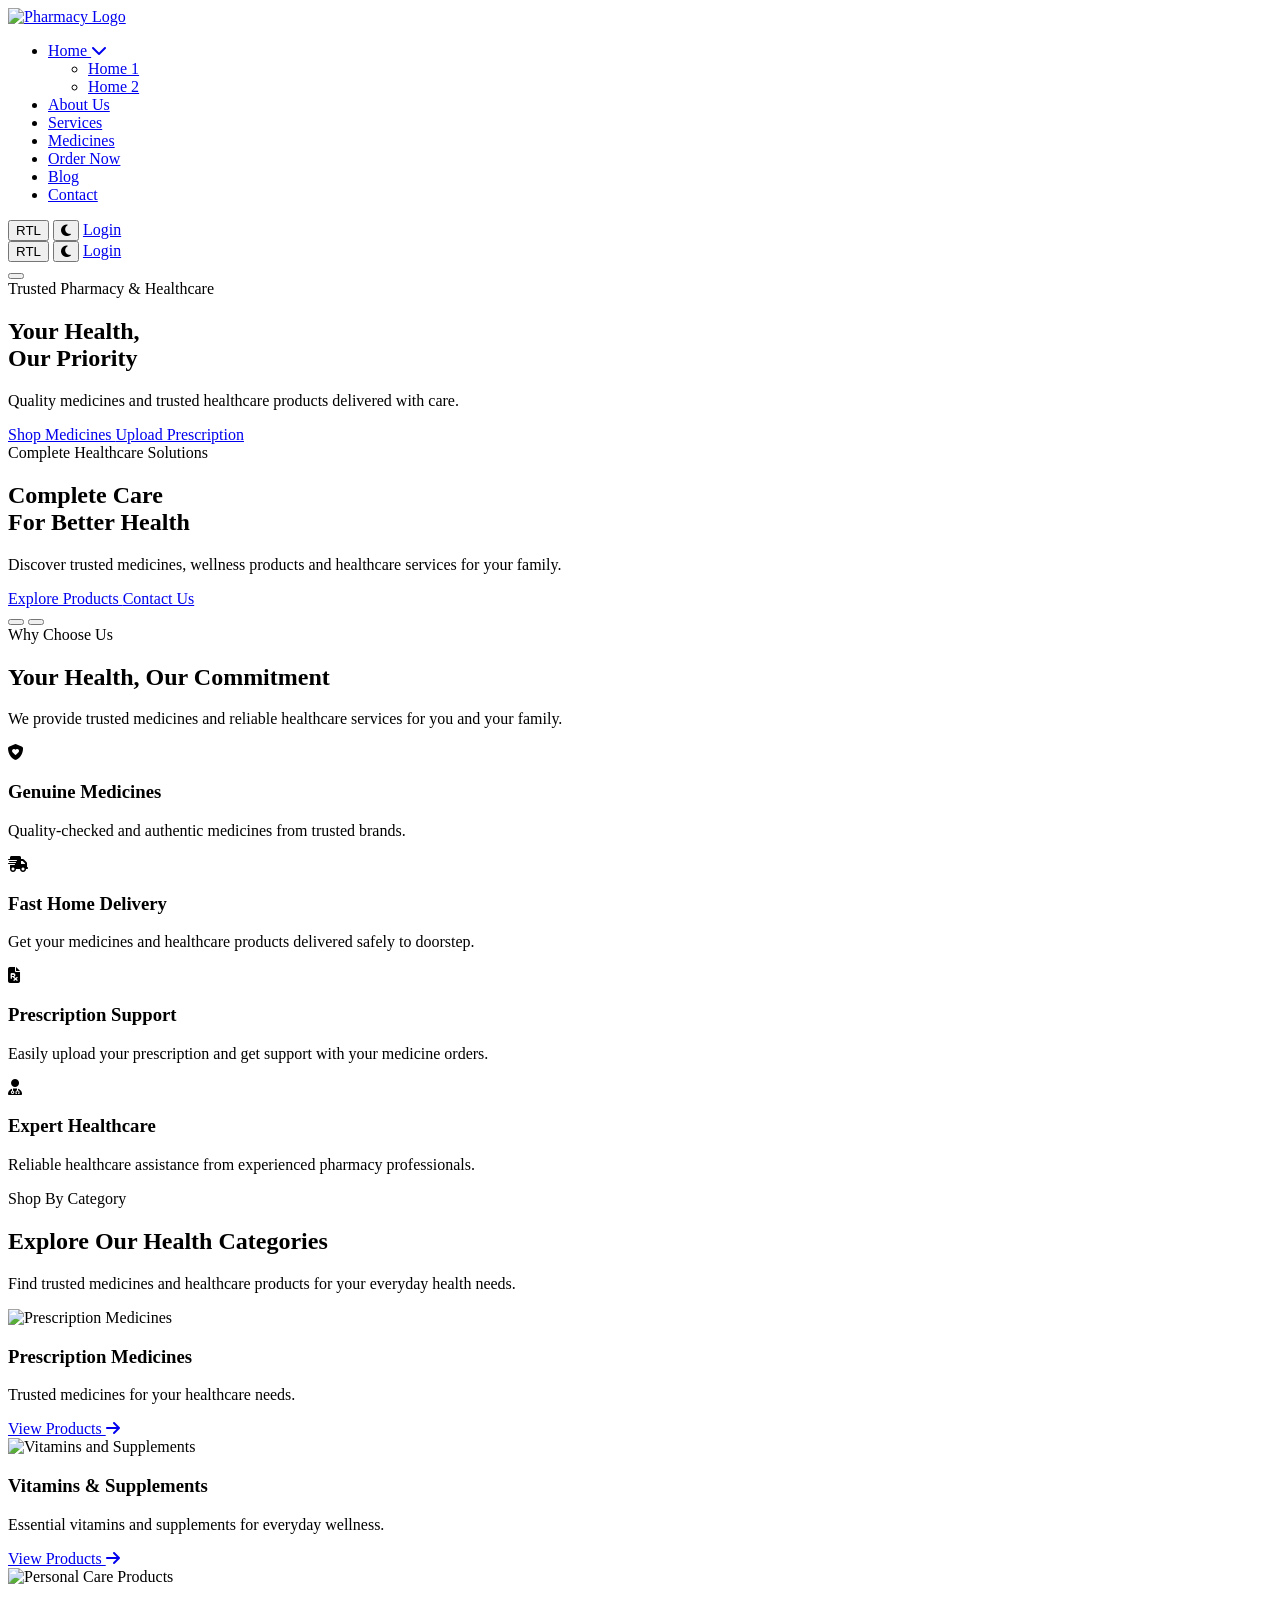
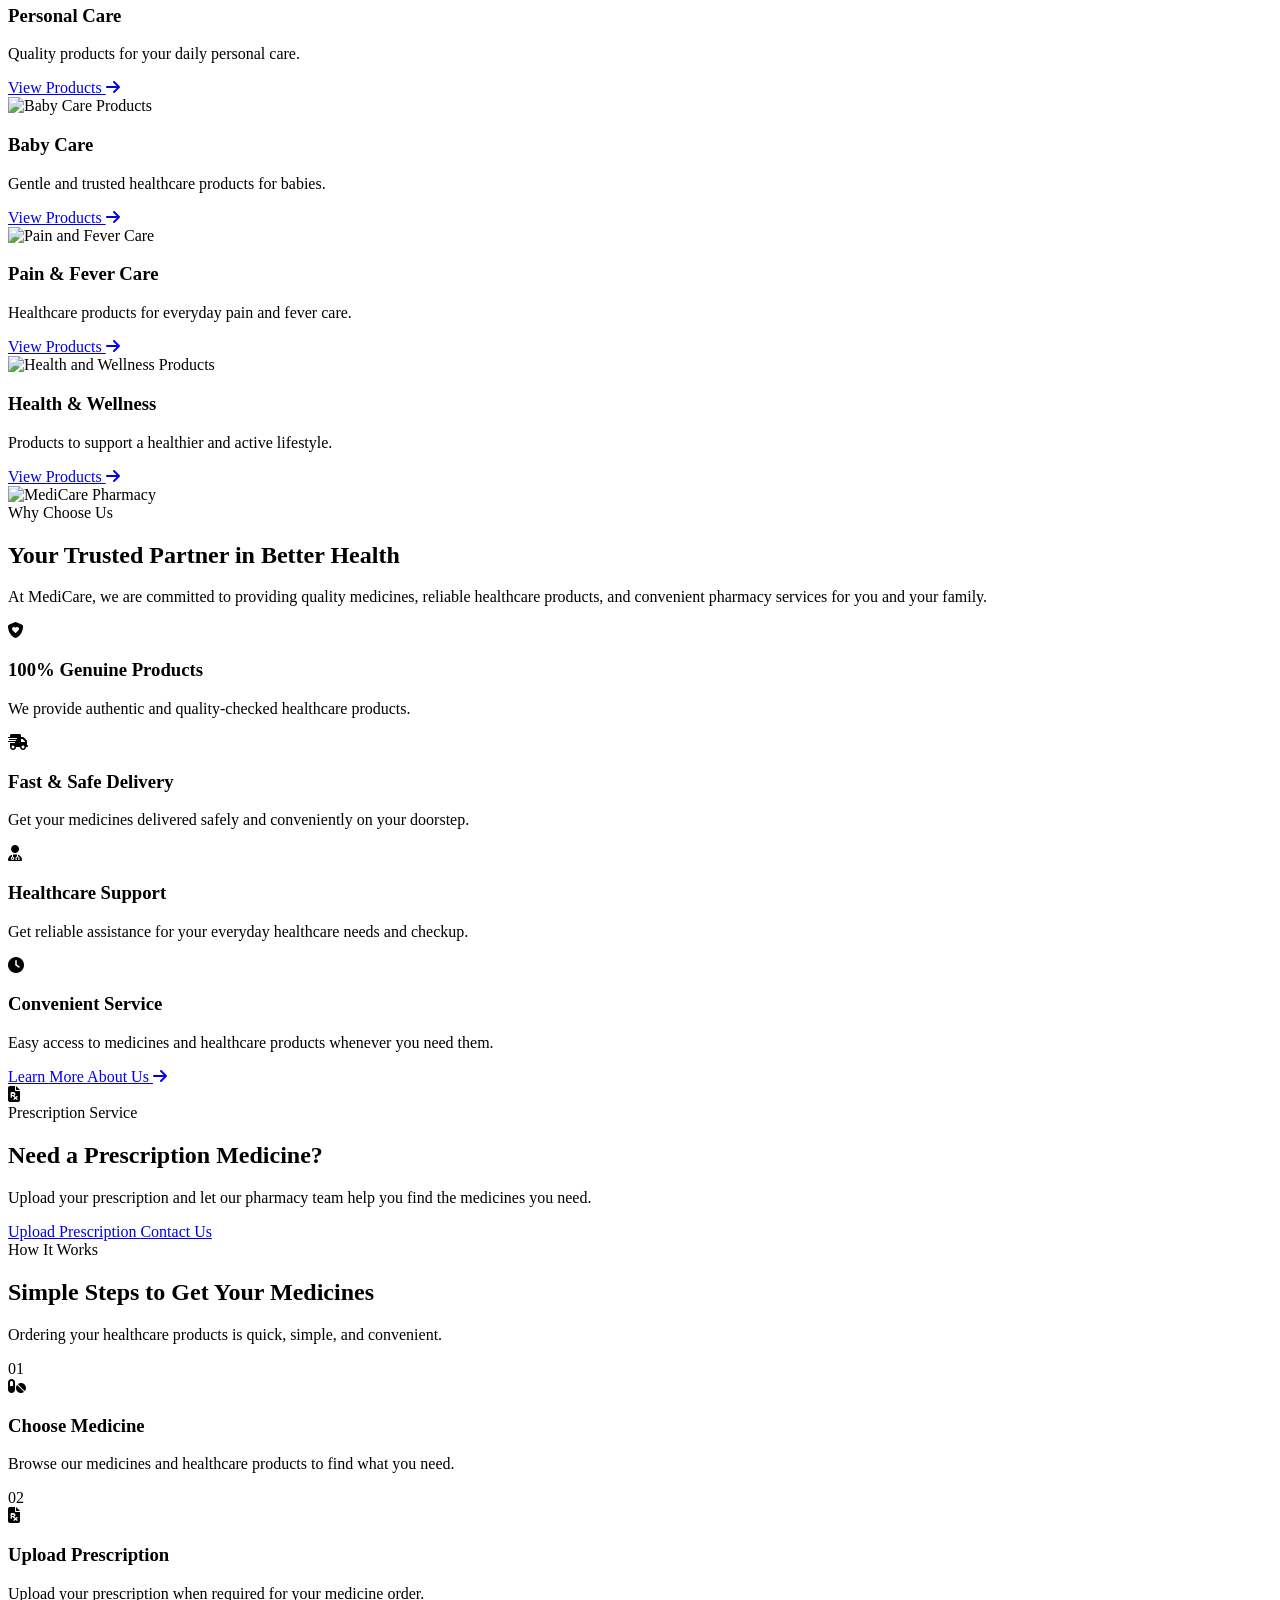
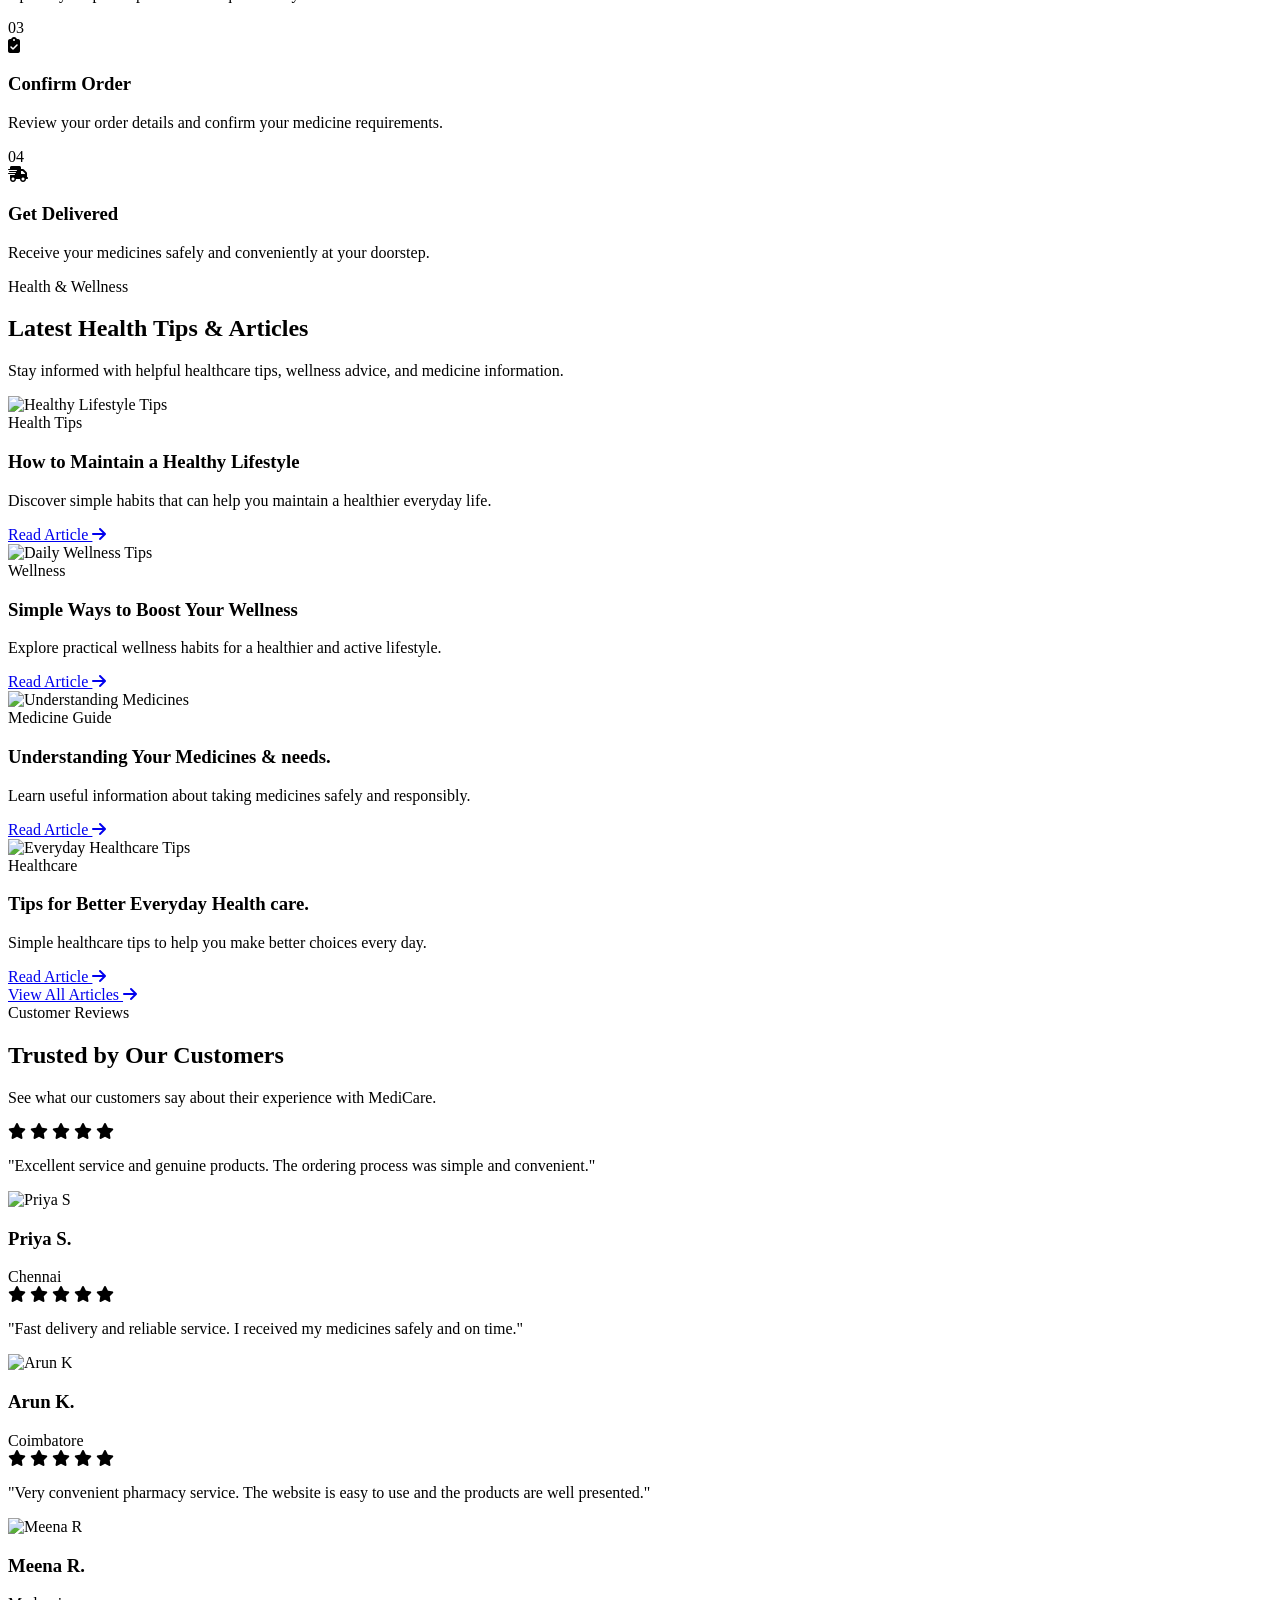
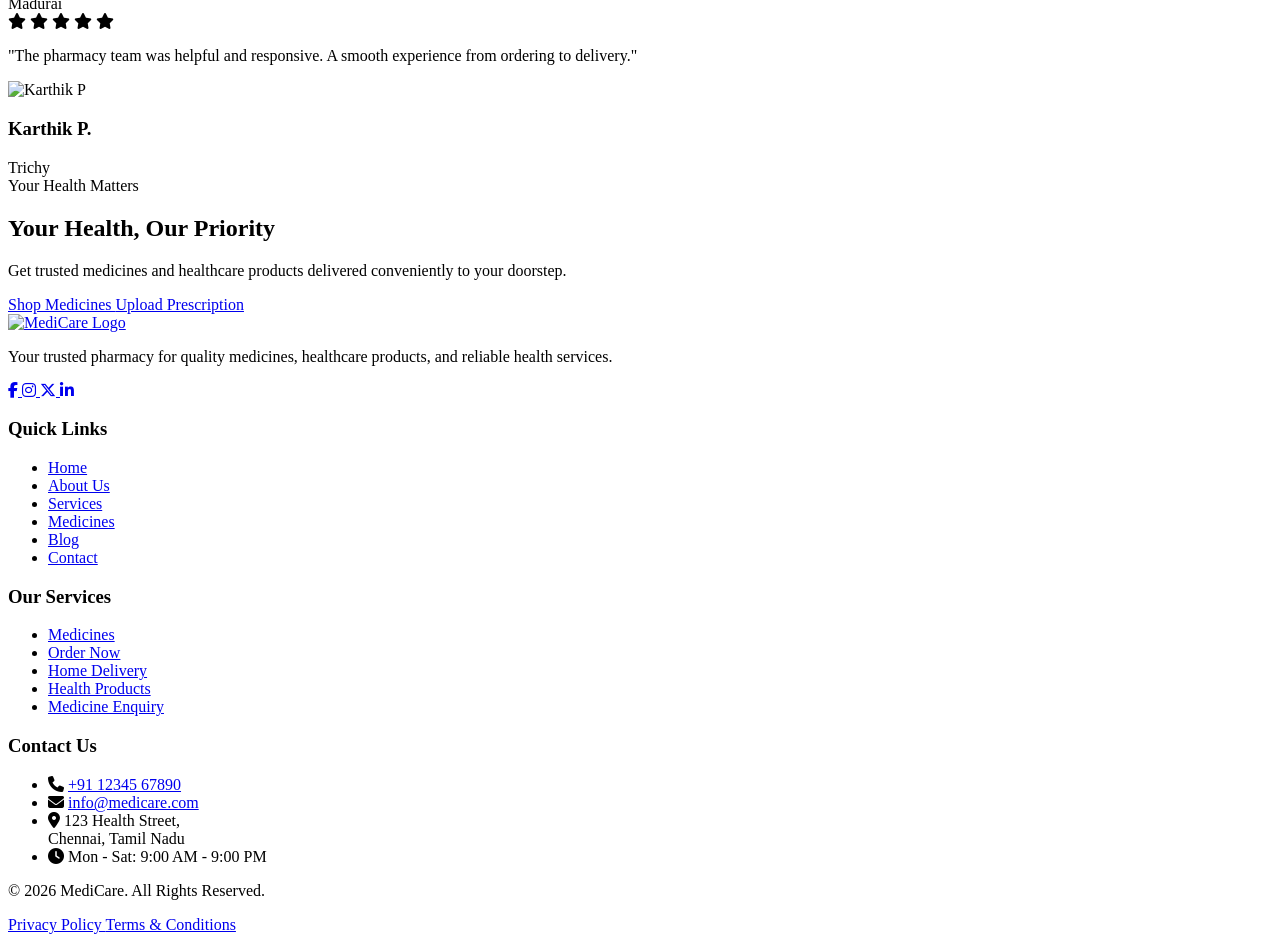
==== index.html @ 633d1315 "Add files via upload" ====
<!DOCTYPE html>

<html lang="en">

<head>
  <meta charset="UTF-8">
  <meta name="viewport" content="width=device-width, initial-scale=1.0">
  <title>MediCare Pharmacy | Trusted Healthcare Store</title>

  <!-- Favicon -->

  <link rel="icon" type="image/png" href="images/logo.png">

  <!-- Google Fonts -->

  <link rel="preconnect" href="https://fonts.googleapis.com">

<link rel="preconnect"
      href="https://fonts.gstatic.com"
      crossorigin>

<link href="https://fonts.googleapis.com/css2?family=Poppins:wght@400;500;600;700&display=swap"
      rel="stylesheet">

<link rel="stylesheet"
      href="https://cdnjs.cloudflare.com/ajax/libs/font-awesome/6.5.1/css/all.min.css">


  <!-- CSS -->

  <link rel="stylesheet" href="css/style.css">
  <link rel="stylesheet" href="css/responsive.css">
</head>

<body>
<!-- =========================================================
     HEADER
========================================================= -->
<header class="site-header">

    <div class="header-container">

        <!-- Logo -->
        <div class="header-logo">
            <a href="index.html">
                <img src="images/logo.png" alt="Pharmacy Logo">
            </a>
        </div>


        <!-- Navigation -->
        <nav class="main-nav" id="mainNav">

            <ul class="nav-list">

                <!-- Home -->
                <li class="nav-item dropdown">

                    <a href="#"
                       class="nav-link dropdown-toggle active">
                        Home
                        <i class="fas fa-chevron-down"></i>
                    </a>

                    <ul class="dropdown-menu">
                        <li>
                            <a href="index.html"class="active">Home 1</a>
                        </li>

                        <li>
                            <a href="home2.html">Home 2</a>
                        </li>
                    </ul>

                </li>


                <!-- About Us -->
                <li class="nav-item">
                    <a href="about.html" class="nav-link">
                        About Us
                    </a>
                </li>


                <!-- Services -->
                <li class="nav-item">
                    <a href="services.html" class="nav-link">
                        Services
                    </a>
                </li>


                <!-- Medicines -->
                <li class="nav-item">
                    <a href="medicines.html" class="nav-link">
                        Medicines
                    </a>
                </li>


                <!-- Prescription -->
                <li class="nav-item">
                    <a href="order.html" class="nav-link">
                        Order Now
                    </a>
                </li>


                <!-- Blog -->
                <li class="nav-item">
                    <a href="blog.html" class="nav-link">
                        Blog
                    </a>
                </li>


                <!-- Contact -->
                <li class="nav-item">
                    <a href="contact.html" class="nav-link">
                        Contact
                    </a>
                </li>

            </ul>


            <!-- =================================================
                 MOBILE ACTION BUTTONS
                 THESE ARE INSIDE HAMBURGER MENU
            ================================================== -->

            <div class="mobile-actions">

                <!-- RTL -->
                <button type="button"
                        class="header-action-btn rtl-toggle"
                        id="mobileRtlToggle">
                    RTL
                </button>


                <!-- Dark Mode -->
                <button type="button"
                        class="header-action-btn theme-toggle"
                        id="mobileThemeToggle"
                        aria-label="Toggle dark mode">

                    <i class="fas fa-moon"></i>

                </button>


                <!-- Login -->
                <a href="login.html"
                   class="login-btn">
                    Login
                </a>

            </div>

        </nav>


        <!-- =================================================
             DESKTOP ACTIONS
        ================================================== -->

        <div class="header-actions">

            <button type="button"
                    class="header-action-btn rtl-toggle"
                    id="rtlToggle">
                RTL
            </button>


            <button type="button"
                    class="header-action-btn theme-toggle"
                    id="themeToggle"
                    aria-label="Toggle dark mode">

                <i class="fas fa-moon"></i>

            </button>


            <a href="login.html"
               class="login-btn">
                Login
            </a>

        </div>


        <!-- =================================================
             HAMBURGER
        ================================================== -->

        <button type="button"
                class="hamburger-btn"
                id="hamburgerBtn"
                aria-label="Open navigation menu"
                aria-controls="mainNav"
                aria-expanded="false">

            <span></span>
            <span></span>
            <span></span>

        </button>

    </div>

</header>
<!-- =========================================================
     HERO SECTION
========================================================= -->
<section class="hero-section">

    <!-- =========================
         SLIDE 1
    ========================== -->
    <div class="hero-slide active"
         style="background-image: url('images/hero-1.jpg');">

        <div class="hero-overlay"></div>

        <div class="hero-content">

            <span class="hero-subtitle">
                Trusted Pharmacy & Healthcare
            </span>

            <h1>
                Your Health,<br>
                Our Priority
            </h1>

            <p>
                Quality medicines and trusted healthcare
                products delivered with care.
            </p>

            <div class="hero-buttons">

                <a href="medicines.html"
                   class="hero-btn primary-btn">
                    Shop Medicines
                </a>

                <a href="prescription.html"
                   class="hero-btn secondary-btn">
                    Upload Prescription
                </a>

            </div>

        </div>

    </div>


    <!-- =========================
         SLIDE 2
    ========================== -->
    <div class="hero-slide"
         style="background-image: url('images/hero-2.jpg');">

        <div class="hero-overlay"></div>

        <div class="hero-content">

            <span class="hero-subtitle">
                Complete Healthcare Solutions
            </span>

            <h1>
                Complete Care<br>
                For Better Health
            </h1>

            <p>
                Discover trusted medicines, wellness products
                and healthcare services for your family.
            </p>

            <div class="hero-buttons">

                <a href="medicines.html"
                   class="hero-btn primary-btn">
                    Explore Products
                </a>

                <a href="contact.html"
                   class="hero-btn secondary-btn">
                    Contact Us
                </a>

            </div>

        </div>

    </div>


    <!-- =========================
         SLIDER DOTS
    ========================== -->
    <div class="hero-dots">

        <button class="hero-dot active"
                data-slide="0"
                aria-label="Slide 1"></button>

        <button class="hero-dot"
                data-slide="1"
                aria-label="Slide 2"></button>

    </div>

</section>
<!-- =========================================================
     SERVICE HIGHLIGHTS SECTION
========================================================= -->
<section class="service-highlights">

    <div class="service-container">

        <!-- =========================
             SECTION HEADING
        ========================== -->
        <div class="section-heading">

            <span class="section-subtitle">
                Why Choose Us
            </span>

            <h2>
                Your Health, Our Commitment
            </h2>

            <p>
                We provide trusted medicines and reliable
                healthcare services for you and your family.
            </p>

        </div>


        <!-- =========================
             SERVICE CARDS
        ========================== -->
        <div class="service-grid">


            <!-- =========================
                 CARD 1
            ========================== -->
            <div class="service-card">

                <div class="service-icon">
                    <i class="fas fa-shield-heart"></i>
                </div>

                <div class="service-content">

                    <h3>
                        Genuine Medicines
                    </h3>

                    <p>
                        Quality-checked and authentic medicines
                        from trusted brands.
                    </p>

                </div>

            </div>


            <!-- =========================
                 CARD 2
            ========================== -->
            <div class="service-card">

                <div class="service-icon">
                    <i class="fas fa-truck-fast"></i>
                </div>

                <div class="service-content">

                    <h3>
                        Fast Home Delivery
                    </h3>

                    <p>
                        Get your medicines and healthcare
                        products delivered safely to doorstep.
                    </p>

                </div>

            </div>


            <!-- =========================
                 CARD 3
            ========================== -->
            <div class="service-card">

                <div class="service-icon">
                    <i class="fas fa-file-prescription"></i>
                </div>

                <div class="service-content">

                    <h3>
                        Prescription Support
                    </h3>

                    <p>
                        Easily upload your prescription and
                        get support with your medicine orders.
                    </p>

                </div>

            </div>


            <!-- =========================
                 CARD 4
            ========================== -->
            <div class="service-card">

                <div class="service-icon">
                    <i class="fas fa-user-doctor"></i>
                </div>

                <div class="service-content">

                    <h3>
                        Expert Healthcare
                    </h3>

                    <p>
                        Reliable healthcare assistance from
                        experienced pharmacy professionals.
                    </p>

                </div>

            </div>

        </div>

    </div>

</section>
<!-- =========================================================
     MEDICINE CATEGORIES SECTION
========================================================= -->
<section class="medicine-categories">

    <div class="medicine-category-container">

        <!-- =========================
             SECTION HEADING
        ========================== -->
        <div class="section-heading">

            <span class="section-subtitle">
                Shop By Category
            </span>

            <h2>
                Explore Our Health Categories
            </h2>

            <p>
                Find trusted medicines and healthcare products
                for your everyday health needs.
            </p>

        </div>


        <!-- =========================
             CATEGORY GRID
        ========================== -->
        <div class="category-grid">


            <!-- =========================
                 CATEGORY 1
            ========================== -->
            <div class="category-card">

                <div class="category-image">

                    <img src="images/category-prescription.jpg"
                         alt="Prescription Medicines">

                </div>

                <div class="category-content">

                    <h3>
                        Prescription Medicines
                    </h3>

                    <p>
                        Trusted medicines for your
                        healthcare needs.
                    </p>

                    <a href="medicines.html"
                       class="category-link">
                        View Products
                        <i class="fas fa-arrow-right"></i>
                    </a>

                </div>

            </div>


            <!-- =========================
                 CATEGORY 2
            ========================== -->
            <div class="category-card">

                <div class="category-image">

                    <img src="images/category-vitamins.jpg"
                         alt="Vitamins and Supplements">

                </div>

                <div class="category-content">

                    <h3>
                        Vitamins & Supplements
                    </h3>

                    <p>
                        Essential vitamins and supplements
                        for everyday wellness.
                    </p>

                    <a href="medicines.html"
                       class="category-link">
                        View Products
                        <i class="fas fa-arrow-right"></i>
                    </a>

                </div>

            </div>


            <!-- =========================
                 CATEGORY 3
            ========================== -->
            <div class="category-card">

                <div class="category-image">

                    <img src="images/category-personal-care.jpg"
                         alt="Personal Care Products">

                </div>

                <div class="category-content">

                    <h3>
                        Personal Care
                    </h3>

                    <p>
                        Quality products for your
                        daily personal care.
                    </p>

                    <a href="medicines.html"
                       class="category-link">
                        View Products
                        <i class="fas fa-arrow-right"></i>
                    </a>

                </div>

            </div>


            <!-- =========================
                 CATEGORY 4
            ========================== -->
            <div class="category-card">

                <div class="category-image">

                    <img src="images/category-baby-care.jpg"
                         alt="Baby Care Products">

                </div>

                <div class="category-content">

                    <h3>
                        Baby Care
                    </h3>

                    <p>
                        Gentle and trusted healthcare
                        products for babies.
                    </p>

                    <a href="medicines.html"
                       class="category-link">
                        View Products
                        <i class="fas fa-arrow-right"></i>
                    </a>

                </div>

            </div>


            <!-- =========================
                 CATEGORY 5
            ========================== -->
            <div class="category-card">

                <div class="category-image">

                    <img src="images/category-pain-care.jpg"
                         alt="Pain and Fever Care">

                </div>

                <div class="category-content">

                    <h3>
                        Pain & Fever Care
                    </h3>

                    <p>
                        Healthcare products for everyday
                        pain and fever care.
                    </p>

                    <a href="medicines.html"
                       class="category-link">
                        View Products
                        <i class="fas fa-arrow-right"></i>
                    </a>

                </div>

            </div>


            <!-- =========================
                 CATEGORY 6
            ========================== -->
            <div class="category-card">

                <div class="category-image">

                    <img src="images/category-wellness.jpg"
                         alt="Health and Wellness Products">

                </div>

                <div class="category-content">

                    <h3>
                        Health & Wellness
                    </h3>

                    <p>
                        Products to support a healthier
                        and active lifestyle.
                    </p>

                    <a href="medicines.html"
                       class="category-link">
                        View Products
                        <i class="fas fa-arrow-right"></i>
                    </a>

                </div>

            </div>

        </div>

    </div>

</section>
<!-- =========================================================
     WHY CHOOSE MEDICARE
========================================================= -->
<section class="why-choose">

    <div class="why-choose-container">

        <!-- =========================
             IMAGE
        ========================== -->
        <div class="why-choose-image">

            <img src="images/why-choose.jpg"
                 alt="MediCare Pharmacy">

        </div>


        <!-- =========================
             CONTENT
        ========================== -->
        <div class="why-choose-content">

            <span class="section-subtitle">
                Why Choose Us
            </span>

            <h2>
                Your Trusted Partner
                in Better Health
            </h2>

            <p class="why-choose-description">
                At MediCare, we are committed to providing
                quality medicines, reliable healthcare products,
                and convenient pharmacy services for you and
                your family.
            </p>


            <!-- =========================
                 FEATURES
            ========================== -->
            <div class="why-features">


                <!-- Feature 1 -->
                <div class="why-feature">

                    <div class="why-feature-icon">
                        <i class="fas fa-shield-heart"></i>
                    </div>

                    <div class="why-feature-content">

                        <h3>
                            100% Genuine Products
                        </h3>

                        <p>
                            We provide authentic and
                            quality-checked healthcare products.
                        </p>

                    </div>

                </div>


                <!-- Feature 2 -->
                <div class="why-feature">

                    <div class="why-feature-icon">
                        <i class="fas fa-truck-fast"></i>
                    </div>

                    <div class="why-feature-content">

                        <h3>
                            Fast & Safe Delivery
                        </h3>

                        <p>
                            Get your medicines delivered
                            safely and conveniently on your doorstep.
                        </p>

                    </div>

                </div>


                <!-- Feature 3 -->
                <div class="why-feature">

                    <div class="why-feature-icon">
                        <i class="fas fa-user-doctor"></i>
                    </div>

                    <div class="why-feature-content">

                        <h3>
                            Healthcare Support
                        </h3>

                        <p>
                            Get reliable assistance for
                            your everyday healthcare needs and checkup.
                        </p>

                    </div>

                </div>


                <!-- Feature 4 -->
                <div class="why-feature">

                    <div class="why-feature-icon">
                        <i class="fas fa-clock"></i>
                    </div>

                    <div class="why-feature-content">

                        <h3>
                            Convenient Service
                        </h3>

                        <p>
                            Easy access to medicines and
                            healthcare products whenever you need them.
                        </p>

                    </div>

                </div>

            </div>


            <!-- Button -->
            <a href="about.html"
               class="why-choose-btn">
                Learn More About Us
                <i class="fas fa-arrow-right"></i>
            </a>

        </div>

    </div>

</section>
<!-- =========================================================
     PRESCRIPTION UPLOAD CTA
========================================================= -->
<section class="prescription-cta">

    <div class="prescription-cta-container">

        <!-- =========================
             ICON / IMAGE
        ========================== -->
        <div class="prescription-cta-icon">

            <i class="fas fa-file-prescription"></i>

        </div>


        <!-- =========================
             CONTENT
        ========================== -->
        <div class="prescription-cta-content">

            <span class="section-subtitle">
                Prescription Service
            </span>

            <h2>
                Need a Prescription Medicine?
            </h2>

            <p>
                Upload your prescription and let our pharmacy
                team help you find the medicines you need.
            </p>

        </div>


        <!-- =========================
             BUTTONS
        ========================== -->
        <div class="prescription-cta-buttons">

            <a href="prescription.html"
               class="prescription-btn primary-prescription-btn">

                Upload Prescription

            </a>

            <a href="contact.html"
               class="prescription-btn secondary-prescription-btn">

                Contact Us

            </a>

        </div>

    </div>

</section>
<!-- =========================================================
     HOW IT WORKS SECTION
========================================================= -->
<section class="how-it-works">

    <div class="how-it-works-container">

        <!-- =========================
             SECTION HEADING
        ========================== -->
        <div class="section-heading">

            <span class="section-subtitle">
                How It Works
            </span>

            <h2>
                Simple Steps to Get Your Medicines
            </h2>

            <p>
                Ordering your healthcare products is quick,
                simple, and convenient.
            </p>

        </div>


        <!-- =========================
             STEPS
        ========================== -->
        <div class="steps-wrapper">


            <!-- =========================
                 STEP 1
            ========================== -->
            <div class="step-item">

                <div class="step-number">
                    01
                </div>

                <div class="step-icon">
                    <i class="fas fa-pills"></i>
                </div>

                <div class="step-content">

                    <h3>
                        Choose Medicine
                    </h3>

                    <p>
                        Browse our medicines and healthcare
                        products to find what you need.
                    </p>

                </div>

            </div>


            <!-- =========================
                 CONNECTOR
            ========================== -->
            <div class="step-connector"></div>


            <!-- =========================
                 STEP 2
            ========================== -->
            <div class="step-item">

                <div class="step-number">
                    02
                </div>

                <div class="step-icon">
                    <i class="fas fa-file-prescription"></i>
                </div>

                <div class="step-content">

                    <h3>
                        Upload Prescription
                    </h3>

                    <p>
                        Upload your prescription when
                        required for your medicine order.
                    </p>

                </div>

            </div>


            <!-- =========================
                 CONNECTOR
            ========================== -->
            <div class="step-connector"></div>


            <!-- =========================
                 STEP 3
            ========================== -->
            <div class="step-item">

                <div class="step-number">
                    03
                </div>

                <div class="step-icon">
                    <i class="fas fa-clipboard-check"></i>
                </div>

                <div class="step-content">

                    <h3>
                        Confirm Order
                    </h3>

                    <p>
                        Review your order details and
                        confirm your medicine requirements.
                    </p>

                </div>

            </div>


            <!-- =========================
                 CONNECTOR
            ========================== -->
            <div class="step-connector"></div>


            <!-- =========================
                 STEP 4
            ========================== -->
            <div class="step-item">

                <div class="step-number">
                    04
                </div>

                <div class="step-icon">
                    <i class="fas fa-truck-fast"></i>
                </div>

                <div class="step-content">

                    <h3>
                        Get Delivered
                    </h3>

                    <p>
                        Receive your medicines safely and
                        conveniently at your doorstep.
                    </p>

                </div>

            </div>

        </div>

    </div>

</section>
<! =========================================================
   HEALTH TIPS & ARTICLES
   PART 1 - HTML
========================================================= !>

<section class="health-articles">

    <div class="health-articles-container">

        <!-- =========================
             SECTION HEADING
        ========================== -->
        <div class="section-heading">

            <span class="section-subtitle">
                Health & Wellness
            </span>

            <h2>
                Latest Health Tips & Articles
            </h2>

            <p>
                Stay informed with helpful healthcare tips,
                wellness advice, and medicine information.
            </p>

        </div>


        <!-- =========================
             ARTICLES GRID
        ========================== -->
        <div class="articles-grid">


            <!-- =========================
                 ARTICLE 1
            ========================== -->
            <article class="article-card">

                <div class="article-image">

                    <img src="images/blog-healthylifestyle.jpg"
                         alt="Healthy Lifestyle Tips">

                </div>

                <div class="article-content">

                    <span class="article-category">
                        Health Tips
                    </span>

                    <h3>
                        How to Maintain a Healthy Lifestyle
                    </h3>

                    <p>
                        Discover simple habits that can help
                        you maintain a healthier everyday life.
                    </p>

                    <a href="blog.html"
                       class="article-link">

                        Read Article

                        <i class="fas fa-arrow-right"></i>

                    </a>

                </div>

            </article>


            <!-- =========================
                 ARTICLE 2
            ========================== -->
            <article class="article-card">

                <div class="article-image">

                    <img src="images/blog-wellness.jpg"
                         alt="Daily Wellness Tips">

                </div>

                <div class="article-content">

                    <span class="article-category">
                        Wellness
                    </span>

                    <h3>
                        Simple Ways to Boost Your Wellness
                    </h3>

                    <p>
                        Explore practical wellness habits
                        for a healthier and active lifestyle.
                    </p>

                    <a href="blog.html"
                       class="article-link">

                        Read Article

                        <i class="fas fa-arrow-right"></i>

                    </a>

                </div>

            </article>


            <!-- =========================
                 ARTICLE 3
            ========================== -->
            <article class="article-card">

                <div class="article-image">

                    <img src="images/blog-medicines.jpg"
                         alt="Understanding Medicines">

                </div>

                <div class="article-content">

                    <span class="article-category">
                        Medicine Guide
                    </span>

                    <h3>
                        Understanding Your Medicines & needs.
                    </h3>

                    <p>
                        Learn useful information about taking
                        medicines safely and responsibly.
                    </p>

                    <a href="blog.html"
                       class="article-link">

                        Read Article

                        <i class="fas fa-arrow-right"></i>

                    </a>

                </div>

            </article>


            <!-- =========================
                 ARTICLE 4
            ========================== -->
            <article class="article-card">

                <div class="article-image">

                    <img src="images/blog-healthcare.jpg"
                         alt="Everyday Healthcare Tips">

                </div>

                <div class="article-content">

                    <span class="article-category">
                        Healthcare
                    </span>

                    <h3>
                        Tips for Better Everyday Health care.
                    </h3>

                    <p>
                        Simple healthcare tips to help you
                        make better choices every day.
                    </p>

                    <a href="blog.html"
                       class="article-link">

                        Read Article

                        <i class="fas fa-arrow-right"></i>

                    </a>

                </div>

            </article>


        </div>


        <!-- =========================
             VIEW ALL ARTICLES
        ========================== -->
        <div class="articles-button">

            <a href="blog.html"
               class="view-all-articles">

                View All Articles

                <i class="fas fa-arrow-right"></i>

            </a>

        </div>

    </div>

</section>
<!-- =========================================================
     CUSTOMER TESTIMONIALS
     PART 1 - HTML
========================================================= -->

<section class="customer-testimonials">

    <div class="testimonials-container">

        <!-- =========================
             SECTION HEADING
        ========================== -->
        <div class="section-heading">

            <span class="section-subtitle">
                Customer Reviews
            </span>

            <h2>
                Trusted by Our Customers
            </h2>

            <p>
                See what our customers say about their
                experience with MediCare.
            </p>

        </div>


        <!-- =========================
             TESTIMONIAL GRID
        ========================== -->
        <div class="testimonials-grid">


            <!-- =========================
                 TESTIMONIAL 1
            ========================== -->
            <div class="testimonial-card">

                <div class="testimonial-rating">
                    <i class="fas fa-star"></i>
                    <i class="fas fa-star"></i>
                    <i class="fas fa-star"></i>
                    <i class="fas fa-star"></i>
                    <i class="fas fa-star"></i>
                </div>

                <p class="testimonial-text">
                    "Excellent service and genuine products.
                    The ordering process was simple and
                    convenient."
                </p>

                <div class="testimonial-user">

                    <div class="testimonial-avatar">
                        <img src="images/customer-1.jpg"
                             alt="Priya S">
                    </div>

                    <div class="testimonial-user-info">

                        <h3>
                            Priya S.
                        </h3>

                        <span>
                            Chennai
                        </span>

                    </div>

                </div>

            </div>


            <!-- =========================
                 TESTIMONIAL 2
            ========================== -->
            <div class="testimonial-card">

                <div class="testimonial-rating">
                    <i class="fas fa-star"></i>
                    <i class="fas fa-star"></i>
                    <i class="fas fa-star"></i>
                    <i class="fas fa-star"></i>
                    <i class="fas fa-star"></i>
                </div>

                <p class="testimonial-text">
                    "Fast delivery and reliable service.
                    I received my medicines safely and
                    on time."
                </p>

                <div class="testimonial-user">

                    <div class="testimonial-avatar">
                        <img src="images/customer-2.jpg"
                             alt="Arun K">
                    </div>

                    <div class="testimonial-user-info">

                        <h3>
                            Arun K.
                        </h3>

                        <span>
                            Coimbatore
                        </span>

                    </div>

                </div>

            </div>


            <!-- =========================
                 TESTIMONIAL 3
            ========================== -->
            <div class="testimonial-card">

                <div class="testimonial-rating">
                    <i class="fas fa-star"></i>
                    <i class="fas fa-star"></i>
                    <i class="fas fa-star"></i>
                    <i class="fas fa-star"></i>
                    <i class="fas fa-star"></i>
                </div>

                <p class="testimonial-text">
                    "Very convenient pharmacy service.
                    The website is easy to use and the
                    products are well presented."
                </p>

                <div class="testimonial-user">

                    <div class="testimonial-avatar">
                        <img src="images/customer-3.jpg"
                             alt="Meena R">
                    </div>

                    <div class="testimonial-user-info">

                        <h3>
                            Meena R.
                        </h3>

                        <span>
                            Madurai
                        </span>

                    </div>

                </div>

            </div>


            <!-- =========================
                 TESTIMONIAL 4
            ========================== -->
            <div class="testimonial-card">

                <div class="testimonial-rating">
                    <i class="fas fa-star"></i>
                    <i class="fas fa-star"></i>
                    <i class="fas fa-star"></i>
                    <i class="fas fa-star"></i>
                    <i class="fas fa-star"></i>
                </div>

                <p class="testimonial-text">
                    "The pharmacy team was helpful and
                    responsive. A smooth experience from
                    ordering to delivery."
                </p>

                <div class="testimonial-user">

                    <div class="testimonial-avatar">
                        <img src="images/customer-4.jpg"
                             alt="Karthik P">
                    </div>

                    <div class="testimonial-user-info">

                        <h3>
                            Karthik P.
                        </h3>

                        <span>
                            Trichy
                        </span>

                    </div>

                </div>

            </div>


        </div>

    </div>

</section>
<!-- =========================================================
     FINAL CTA SECTION
     PART 1 - HTML
========================================================= -->

<section class="final-cta">

    <div class="final-cta-container">

        <!-- =========================
             CTA CONTENT
        ========================== -->
        <div class="final-cta-content">

            <span class="section-subtitle">
                Your Health Matters
            </span>

            <h2>
                Your Health, Our Priority
            </h2>

            <p>
                Get trusted medicines and healthcare products
                delivered conveniently to your doorstep.
            </p>


            <!-- =========================
                 CTA BUTTONS
            ========================== -->
            <div class="final-cta-buttons">

                <a href="medicines.html"
                   class="final-cta-btn primary-cta-btn">

                    Shop Medicines

                </a>


                <a href="prescription.html"
                   class="final-cta-btn secondary-cta-btn">

                    Upload Prescription

                </a>

            </div>

        </div>

    </div>

</section>
<!-- =========================================================
     FOOTER
========================================================= -->
<footer class="site-footer">

    <div class="footer-container">

        <!-- =========================
             FOOTER BRAND
        ========================== -->
        <div class="footer-column footer-brand">

            <a href="index.html" class="footer-logo">
                <img src="images/logo.png" alt="MediCare Logo">
            </a>

            <p class="footer-description">
                Your trusted pharmacy for quality medicines,
                healthcare products, and reliable health services.
            </p>

            <!-- Social Media -->
            <div class="footer-social">

                <a href="#" aria-label="Facebook">
                    <i class="fab fa-facebook-f"></i>
                </a>

                <a href="#" aria-label="Instagram">
                    <i class="fab fa-instagram"></i>
                </a>

                <a href="#" aria-label="Twitter">
                    <i class="fab fa-x-twitter"></i>
                </a>

                <a href="#" aria-label="LinkedIn">
                    <i class="fab fa-linkedin-in"></i>
                </a>

            </div>

        </div>


        <!-- =========================
             QUICK LINKS
        ========================== -->
        <div class="footer-column">

            <h3 class="footer-title">
                Quick Links
            </h3>

            <ul class="footer-links">

                <li>
                    <a href="index.html">
                        Home
                    </a>
                </li>

                <li>
                    <a href="about.html">
                        About Us
                    </a>
                </li>

                <li>
                    <a href="services.html">
                        Services
                    </a>
                </li>

                <li>
                    <a href="medicines.html">
                        Medicines
                    </a>
                </li>

                <li>
                    <a href="blog.html">
                        Blog
                    </a>
                </li>

                <li>
                    <a href="contact.html">
                        Contact
                    </a>
                </li>

            </ul>

        </div>


        <!-- =========================
             OUR SERVICES
        ========================== -->
        <div class="footer-column">

            <h3 class="footer-title">
                Our Services
            </h3>

            <ul class="footer-links">

                <li>
                    <a href="medicines.html">
                        Medicines
                    </a>
                </li>

                <li>
                    <a href="order.html">
                        Order Now
                    </a>
                </li>

                <li>
                    <a href="#">
                        Home Delivery
                    </a>
                </li>

                <li>
                    <a href="#">
                        Health Products
                    </a>
                </li>

                <li>
                    <a href="#">
                        Medicine Enquiry
                    </a>
                </li>

            </ul>

        </div>


        <!-- =========================
             CONTACT INFORMATION
        ========================== -->
        <div class="footer-column footer-contact">

            <h3 class="footer-title">
                Contact Us
            </h3>

            <ul class="contact-list">

                <li>

                    <i class="fas fa-phone"></i>

                    <a href="tel:+911234567890">
                        +91 12345 67890
                    </a>

                </li>


                <li>

                    <i class="fas fa-envelope"></i>

                    <a href="mailto:info@medicare.com">
                        info@medicare.com
                    </a>

                </li>


                <li>

                    <i class="fas fa-location-dot"></i>

                    <span>
                        123 Health Street,<br>
                        Chennai, Tamil Nadu
                    </span>

                </li>


                <li>

                    <i class="fas fa-clock"></i>

                    <span>
                        Mon - Sat: 9:00 AM - 9:00 PM
                    </span>

                </li>

            </ul>

        </div>

    </div>


    <!-- =========================
         FOOTER BOTTOM
    ========================== -->
    <div class="footer-bottom">

        <div class="footer-bottom-container">

            <p>
                © 2026 MediCare. All Rights Reserved.
            </p>

            <div class="footer-bottom-links">

                <a href="#">
                    Privacy Policy
                </a>

                <a href="#">
                    Terms & Conditions
                </a>

            </div>

        </div>

    </div>

</footer>


 <!-- JS -->

  <script src="js/script.js"></script>

</body>
</html>
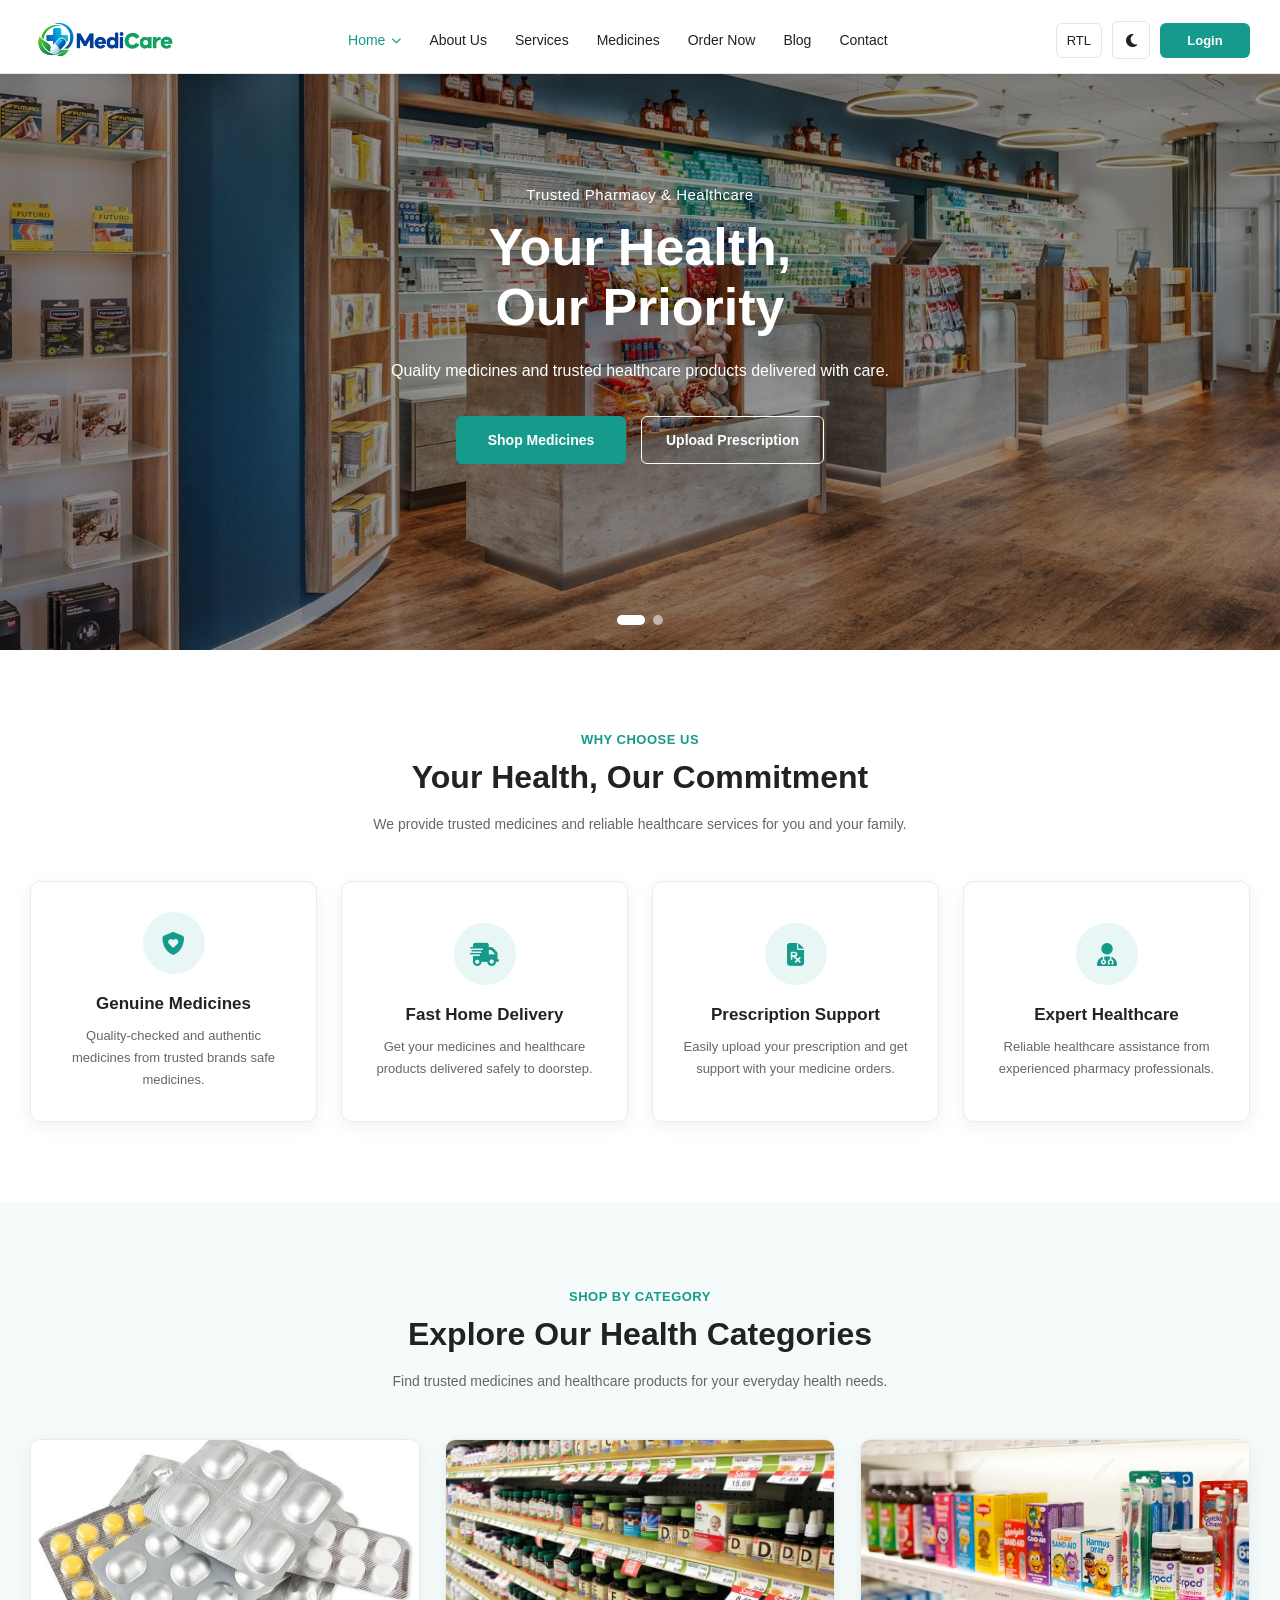
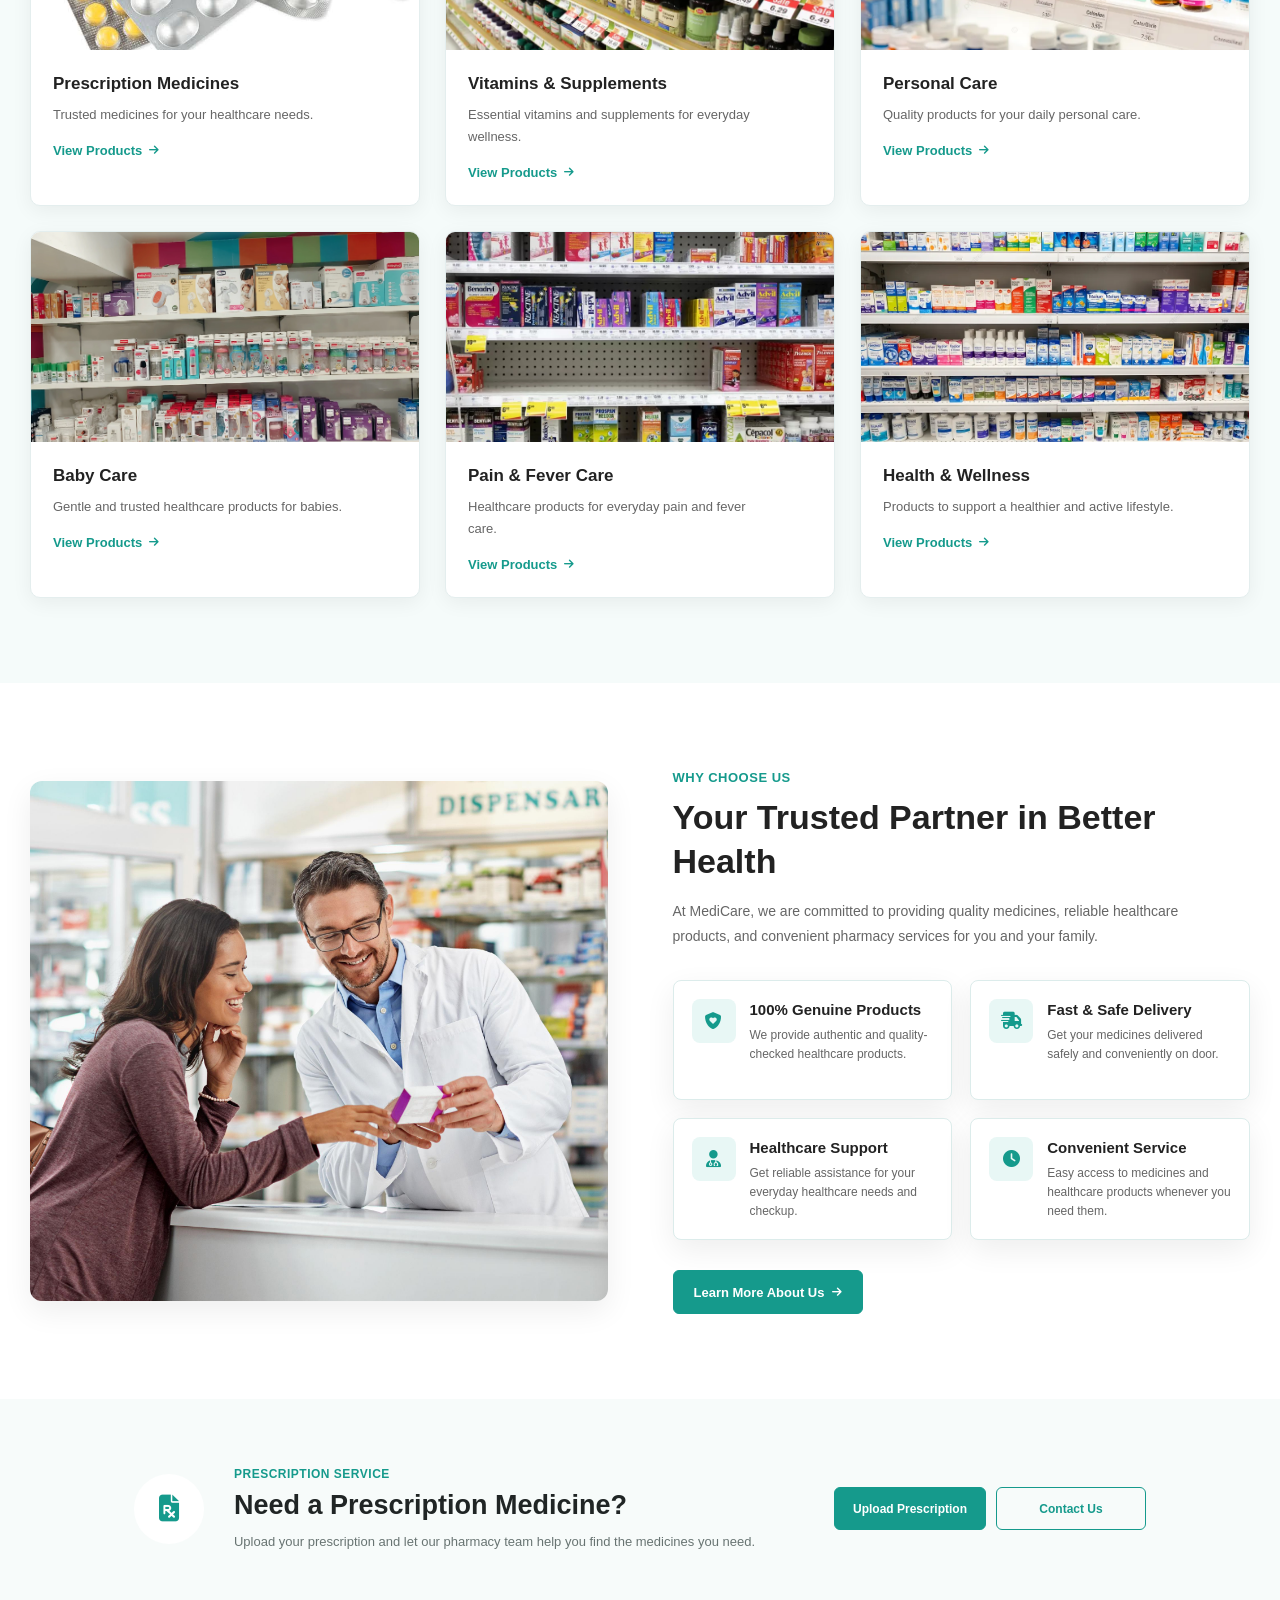
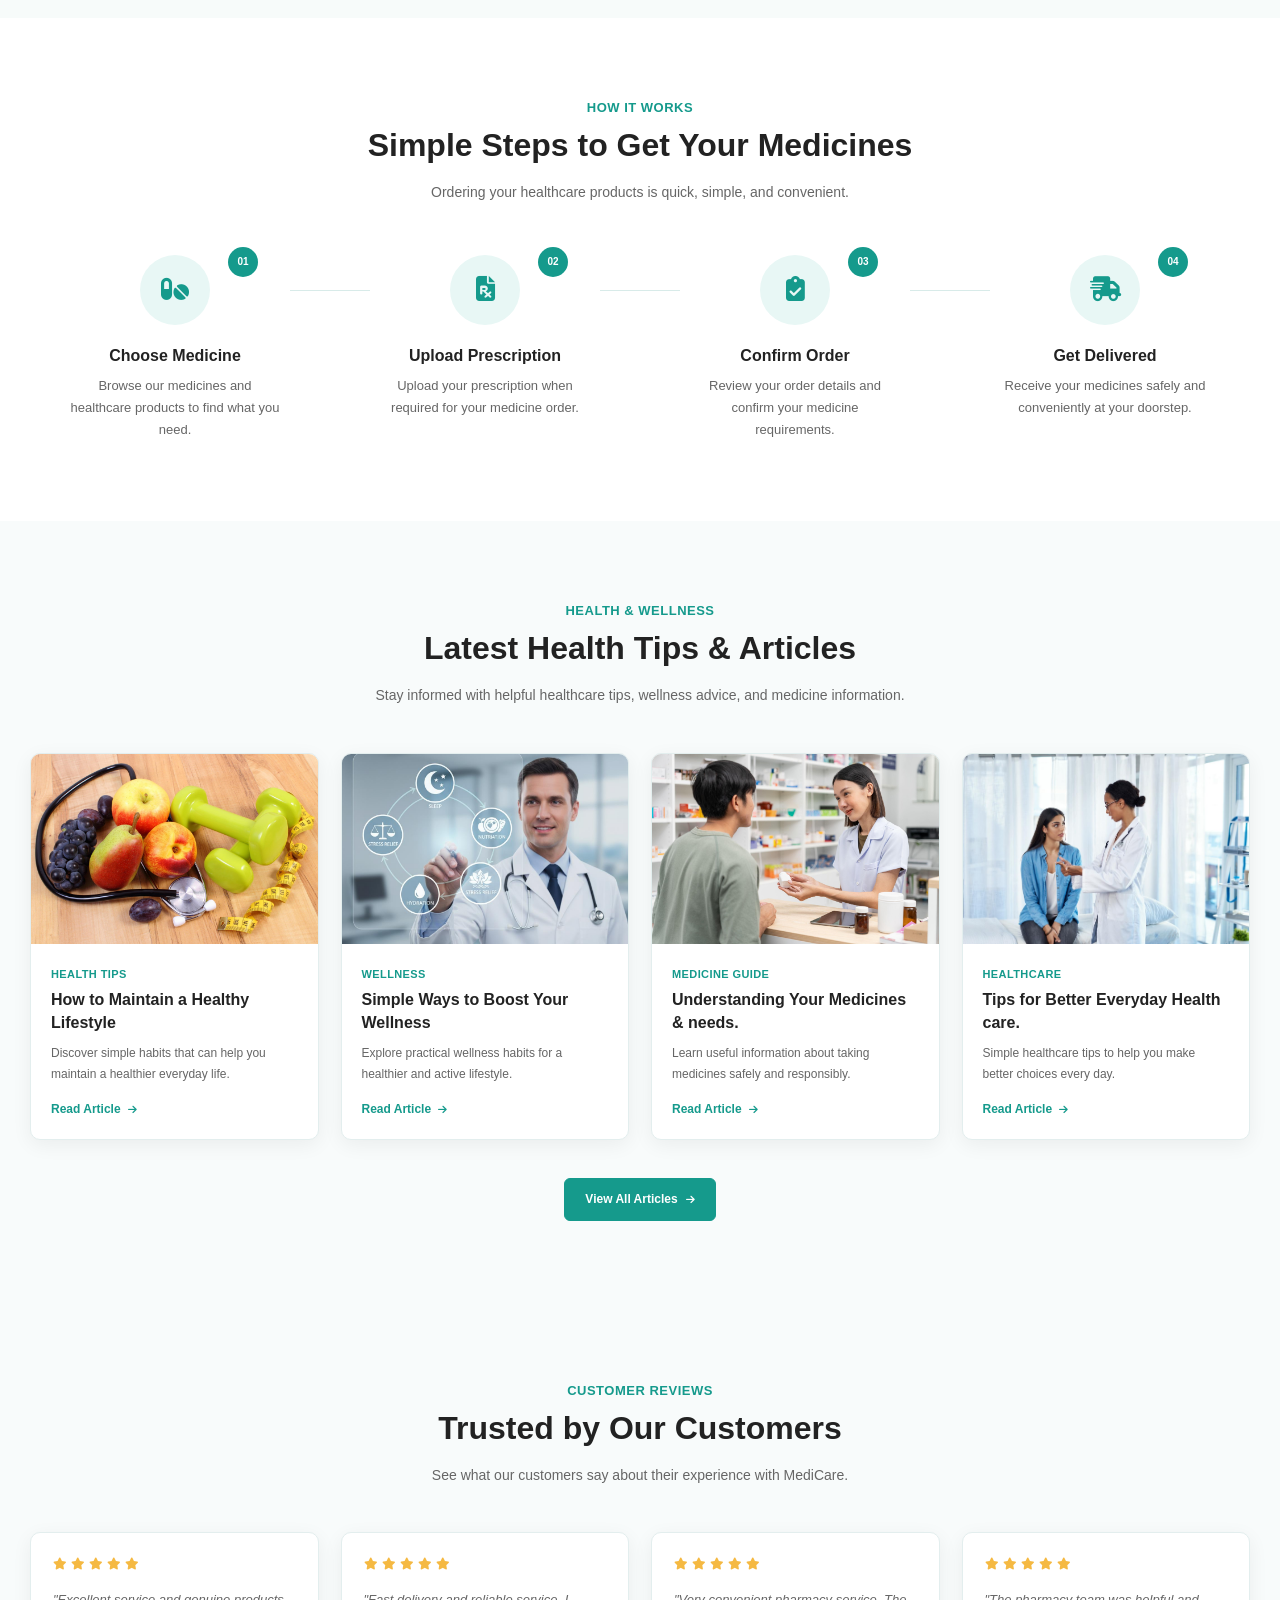
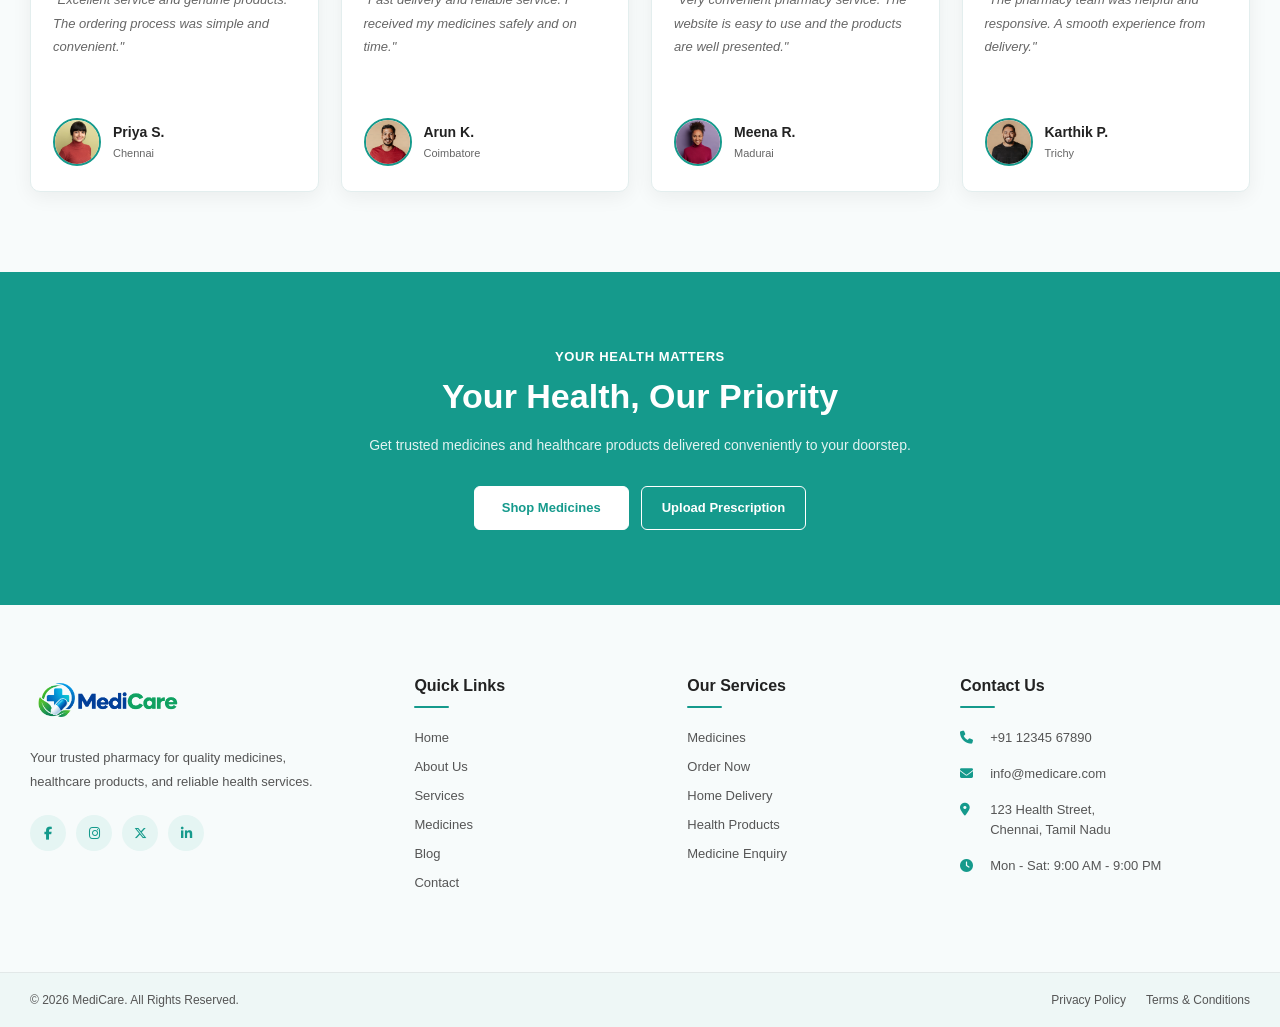
==== commit 32509101: "Add files via upload" ====
--- a/index.html
+++ b/index.html
@@ -371,7 +371,7 @@
 
                     <p>
                         Quality-checked and authentic medicines
-                        from trusted brands.
+                        from trusted brands safe medicines.
                     </p>
 
                 </div>
@@ -784,7 +784,7 @@
 
                         <p>
                             Get your medicines delivered
-                            safely and conveniently on your doorstep.
+                            safely and conveniently on door.
                         </p>
 
                     </div>
@@ -1489,7 +1489,7 @@
                 <p class="testimonial-text">
                     "The pharmacy team was helpful and
                     responsive. A smooth experience from
-                    ordering to delivery."
+                    delivery."
                 </p>
 
                 <div class="testimonial-user">
--- a/css/style.css
+++ b/css/style.css
@@ -0,0 +1,25442 @@
+/* =========================================================
+   PHARMACY WEBSITE
+   HEADER - PART 2
+   MAIN CSS + DARK MODE
+========================================================= */
+
+
+/* =========================================================
+   ROOT VARIABLES
+========================================================= */
+
+:root {
+
+    /* Main Colors */
+    --primary-color: #159a8c;
+    --primary-dark: #0f8175;
+    --secondary-color: #e9f8f6;
+
+    /* Background */
+    --bg-color: #ffffff;
+    --header-bg: #ffffff;
+
+    /* Text */
+    --text-color: #222222;
+    --text-light: #666666;
+
+    /* Border */
+    --border-color: #e5e5e5;
+
+    /* Dropdown */
+    --dropdown-bg: #ffffff;
+    --dropdown-hover: #f1faf9;
+
+    /* Shadow */
+    --header-shadow: 0 2px 15px rgba(0, 0, 0, 0.08);
+
+    /* Transition */
+    --transition: 0.3s ease;
+}
+/* =========================================================
+   ACTIVE NAVIGATION
+========================================================= */
+
+.nav-link.active {
+    color: var(--primary-color);
+}
+
+
+/* Active dropdown item */
+.dropdown-menu li a.active {
+    color: var(--primary-color);
+    background-color: var(--dropdown-hover);
+}
+
+/* =========================================================
+   DARK MODE VARIABLES
+========================================================= */
+
+body.dark-mode {
+
+    --bg-color: #111827;
+    --header-bg: #182230;
+
+    --text-color: #f3f4f6;
+    --text-light: #c4c8ce;
+
+    --border-color: #303b4a;
+
+    --dropdown-bg: #1d2938;
+    --dropdown-hover: #263646;
+
+    --secondary-color: #203b3a;
+
+    --header-shadow: 0 2px 15px rgba(0, 0, 0, 0.35);
+}
+
+
+/* =========================================================
+   GLOBAL
+========================================================= */
+
+* {
+    margin: 0;
+    padding: 0;
+    box-sizing: border-box;
+}
+
+html {
+    scroll-behavior: smooth;
+}
+
+body {
+    background-color: var(--bg-color);
+    color: var(--text-color);
+
+    font-family: "Poppins", sans-serif;
+    
+    transition:
+        background-color var(--transition),
+        color var(--transition);
+}
+
+
+/* =========================================================
+   HEADER
+========================================================= */
+
+.site-header {
+
+    width: 100%;
+
+    background-color: var(--header-bg);
+
+    border-bottom: 1px solid var(--border-color);
+
+    box-shadow: var(--header-shadow);
+
+   position: fixed;
+    top: 0;
+    left: 0;
+    width: 100%;
+    height: 74px;
+    z-index: 9999;
+
+
+    transition:
+        background-color var(--transition),
+        border-color var(--transition),
+        box-shadow var(--transition);
+}
+
+
+/* =========================================================
+   HEADER CONTAINER
+========================================================= */
+
+.header-container {
+
+    width: 100%;
+    max-width: 1400px;
+
+    margin: 0 auto;
+
+    padding: 0 30px;
+
+    min-height: 80px;
+
+    display: flex;
+    align-items: center;
+    justify-content: space-between;
+
+    gap: 25px;
+}
+
+
+/* =========================================================
+   LOGO
+========================================================= */
+
+.header-logo {
+
+    flex-shrink: 0;
+
+    display: flex;
+    align-items: center;
+}
+
+
+.header-logo a {
+
+    display: flex;
+    align-items: center;
+
+    text-decoration: none;
+}
+
+
+.header-logo img {
+
+    width: 150px;
+    height: auto;
+
+    display: block;
+
+    object-fit: contain;
+}
+
+
+/* =========================================================
+   MAIN NAVIGATION
+========================================================= */
+
+.main-nav {
+
+    flex: 1;
+
+    display: flex;
+    justify-content: center;
+}
+
+
+.nav-list {
+
+    list-style: none;
+
+    display: flex;
+    align-items: center;
+
+    gap: 28px;
+}
+
+
+.nav-item {
+
+    position: relative;
+
+    list-style: none;
+}
+
+
+.nav-link {
+
+    display: flex;
+    align-items: center;
+    gap: 6px;
+
+    padding: 30px 0;
+
+    color: var(--text-color);
+
+    text-decoration: none;
+
+    font-size: 14px;
+    font-weight: 500;
+
+    white-space: nowrap;
+
+    transition:
+        color var(--transition);
+}
+
+
+.nav-link:hover {
+
+    color: var(--primary-color);
+}
+
+
+/* =========================================================
+   HOME DROPDOWN ARROW
+========================================================= */
+
+.dropdown-toggle i {
+
+    font-size: 10px;
+
+    transition:
+        transform var(--transition);
+}
+
+
+/* =========================================================
+   DROPDOWN MENU
+========================================================= */
+
+.dropdown-menu {
+
+    position: absolute;
+
+    top: calc(100% - 5px);
+    left: 50%;
+
+    transform: translateX(-50%) translateY(10px);
+
+    min-width: 180px;
+
+    padding: 10px 0;
+
+    list-style: none;
+
+    background-color: var(--dropdown-bg);
+
+    border: 1px solid var(--border-color);
+
+    border-radius: 8px;
+
+    box-shadow: 0 8px 25px rgba(0, 0, 0, 0.10);
+
+    opacity: 0;
+    visibility: hidden;
+
+    transition:
+        opacity var(--transition),
+        visibility var(--transition),
+        transform var(--transition);
+}
+
+
+/* Dropdown Items */
+
+.dropdown-menu li {
+
+    width: 100%;
+}
+
+
+.dropdown-menu li a {
+
+    display: block;
+
+    padding: 11px 18px;
+
+    color: var(--text-color);
+
+    text-decoration: none;
+
+    font-size: 13px;
+
+    transition:
+        background-color var(--transition),
+        color var(--transition);
+}
+
+
+.dropdown-menu li a:hover {
+
+    background-color: var(--dropdown-hover);
+
+    color: var(--primary-color);
+}
+
+
+/* =========================================================
+   SHOW DROPDOWN ON HOVER
+========================================================= */
+
+.dropdown:hover .dropdown-menu {
+
+    opacity: 1;
+
+    visibility: visible;
+
+    transform:
+        translateX(-50%)
+        translateY(0);
+}
+
+
+.dropdown:hover .dropdown-toggle i {
+
+    transform: rotate(180deg);
+}
+
+
+/* =========================================================
+   HEADER ACTIONS
+========================================================= */
+
+.header-actions {
+
+    display: flex;
+
+    align-items: center;
+
+    justify-content: flex-end;
+
+    gap: 10px;
+
+    flex-shrink: 0;
+}
+
+
+/* =========================================================
+   RTL BUTTON
+========================================================= */
+
+.header-action-btn {
+
+    border: none;
+
+    background: transparent;
+
+    color: var(--text-color);
+
+    font-family: inherit;
+
+    font-size: 13px;
+
+    font-weight: 500;
+
+    cursor: pointer;
+
+    transition:
+        color var(--transition),
+        background-color var(--transition);
+}
+
+
+.rtl-toggle {
+
+    padding: 9px 10px;
+
+    border-radius: 6px;
+    border: 1px solid var(--border-color);
+    background-color: transparent;
+
+    border-radius: 6px;
+
+    transition:
+        border-color var(--transition),
+        background-color var(--transition),
+        color var(--transition);
+}
+
+
+.rtl-toggle:hover {
+
+    border-color: var(--primary-color);
+    color: var(--primary-color);
+    background-color: var(--secondary-color);
+}
+
+
+/* =========================================================
+   DARK MODE BUTTON
+========================================================= */
+
+.theme-toggle {
+
+    width: 38px;
+    height: 38px;
+
+    display: flex;
+    align-items: center;
+    justify-content: center;
+
+    border-radius: 50%;
+
+    cursor: pointer;
+    border: 1px solid var(--border-color);
+    background-color: transparent;
+
+    border-radius: 6px;
+
+    transition:
+        border-color var(--transition),
+        background-color var(--transition),
+        color var(--transition);
+}
+
+
+.theme-toggle i {
+
+    font-size: 15px;
+}
+
+
+.theme-toggle:hover {
+
+    border-color: var(--primary-color);
+    color: var(--primary-color);
+    background-color: var(--secondary-color);
+}
+
+
+/* =========================================================
+   LOGIN BUTTON
+========================================================= */
+
+.login-btn {
+
+    display: inline-flex;
+
+    align-items: center;
+    justify-content: center;
+
+    min-width: 90px;
+
+    padding: 10px 18px;
+
+    border-radius: 6px;
+
+    background-color: var(--primary-color);
+
+    color: #ffffff;
+
+    text-decoration: none;
+
+    font-size: 13px;
+
+    font-weight: 600;
+
+    transition:
+        background-color var(--transition),
+        transform var(--transition),
+        box-shadow var(--transition);
+}
+
+
+.login-btn:hover {
+
+    background-color: var(--primary-dark);
+
+    transform: translateY(-1px);
+
+    box-shadow:
+        0 5px 15px rgba(21, 154, 140, 0.25);
+}
+
+
+/* =========================================================
+   HAMBURGER
+   HIDDEN ON DESKTOP
+========================================================= */
+
+.hamburger-btn {
+
+    display: none;
+
+    width: 42px;
+    height: 42px;
+
+    border: none;
+
+    background: transparent;
+
+    cursor: pointer;
+
+    align-items: center;
+    justify-content: center;
+
+    flex-direction: column;
+
+    gap: 5px;
+}
+
+
+.hamburger-btn span {
+
+    width: 24px;
+    height: 2px;
+
+    background-color: var(--text-color);
+
+    border-radius: 2px;
+
+    transition:
+        transform var(--transition),
+        opacity var(--transition),
+        background-color var(--transition);
+}
+
+
+/* =========================================================
+   DARK MODE BODY TRANSITION
+========================================================= */
+
+body,
+.site-header,
+.dropdown-menu,
+.header-action-btn,
+.nav-link,
+.dropdown-menu li a {
+
+    transition:
+        background-color var(--transition),
+        color var(--transition),
+        border-color var(--transition);
+}
+
+
+/* =========================================================
+   HEADER DARK MODE
+========================================================= */
+
+/* Header background */
+body.dark-mode .site-header {
+    background-color: #182230;
+    border-bottom-color: #303b4a;
+    box-shadow: 0 2px 15px rgba(0, 0, 0, 0.35);
+}
+
+
+/* Logo */
+body.dark-mode .header-logo img {
+    filter: brightness(0.95);
+}
+
+
+/* Navigation */
+body.dark-mode .nav-link {
+    color: #f3f4f6;
+}
+
+body.dark-mode .nav-link:hover {
+    color: #35c7b5;
+}
+
+
+/* Dropdown */
+body.dark-mode .dropdown-menu {
+    background-color: #1d2938;
+    border-color: #303b4a;
+    box-shadow: 0 8px 25px rgba(0, 0, 0, 0.35);
+}
+
+body.dark-mode .dropdown-menu li a {
+    color: #f3f4f6;
+}
+
+body.dark-mode .dropdown-menu li a:hover {
+    background-color: #263646;
+    color: #35c7b5;
+}
+
+
+/* RTL button */
+body.dark-mode .rtl-toggle {
+    color: #f3f4f6;
+}
+
+body.dark-mode .rtl-toggle:hover {
+    color: #35c7b5;
+    background-color: #203b3a;
+}
+
+
+/* Dark mode button */
+body.dark-mode .theme-toggle {
+    color: #f3f4f6;
+}
+
+body.dark-mode .theme-toggle:hover {
+    color: #35c7b5;
+    background-color: #203b3a;
+}
+
+
+/* Login button */
+body.dark-mode .login-btn {
+    background-color: #159a8c;
+    color: #ffffff;
+}
+
+body.dark-mode .login-btn:hover {
+    background-color: #0f8175;
+}
+
+
+/* Hamburger */
+body.dark-mode .hamburger-btn span {
+    background-color: #f3f4f6;
+}
+
+
+
+/* =========================================================
+   PHARMACY WEBSITE
+   FOOTER - PART 2
+   MAIN CSS + DARK MODE
+========================================================= */
+
+
+/* =========================================================
+   FOOTER VARIABLES
+========================================================= */
+
+:root {
+
+    --footer-bg: #f7fbfb;
+    --footer-text: #555555;
+    --footer-heading: #222222;
+    --footer-border: #e2e8e8;
+    --footer-link: #555555;
+    --footer-hover: #159a8c;
+
+    --footer-bottom-bg: #eef7f6;
+
+    --footer-icon-bg: #e5f5f3;
+
+    --footer-transition: 0.3s ease;
+}
+
+
+/* =========================================================
+   FOOTER DARK MODE
+========================================================= */
+
+body.dark-mode {
+
+    --footer-bg: #111827;
+
+    --footer-text: #c5cbd3;
+    --footer-heading: #f3f4f6;
+
+    --footer-border: #303b4a;
+
+    --footer-link: #c5cbd3;
+    --footer-hover: #35c7b5;
+
+    --footer-bottom-bg: #182230;
+
+    --footer-icon-bg: #203b3a;
+}
+
+
+/* =========================================================
+   FOOTER
+========================================================= */
+
+.site-footer {
+
+    width: 100%;
+
+    background-color: var(--footer-bg);
+
+    color: var(--footer-text);
+
+    transition:
+        background-color var(--footer-transition),
+        color var(--footer-transition);
+}
+
+
+/* =========================================================
+   FOOTER CONTAINER
+========================================================= */
+
+.footer-container {
+
+    width: 100%;
+
+    max-width: 1400px;
+
+    margin: 0 auto;
+
+    padding: 70px 30px;
+
+    display: grid;
+
+    grid-template-columns:
+        1.5fr 1fr 1fr 1.3fr;
+
+    gap: 50px;
+}
+
+
+/* =========================================================
+   FOOTER COLUMN
+========================================================= */
+
+.footer-column {
+
+    min-width: 0;
+}
+
+
+/* =========================================================
+   FOOTER BRAND
+========================================================= */
+
+.footer-brand {
+
+    max-width: 330px;
+}
+
+
+/* =========================================================
+   FOOTER LOGO
+========================================================= */
+
+.footer-logo {
+
+    display: inline-flex;
+
+    align-items: center;
+
+    text-decoration: none;
+
+    margin-bottom: 20px;
+}
+
+
+.footer-logo img {
+
+    width: 155px;
+
+    height: auto;
+
+    display: block;
+
+    object-fit: contain;
+}
+
+
+/* =========================================================
+   FOOTER DESCRIPTION
+========================================================= */
+
+.footer-description {
+
+    margin: 0;
+
+    max-width: 320px;
+
+    color: var(--footer-text);
+
+    font-size: 13px;
+
+    line-height: 1.8;
+
+    transition:
+        color var(--footer-transition);
+}
+
+
+/* =========================================================
+   FOOTER SOCIAL
+========================================================= */
+
+.footer-social {
+
+    display: flex;
+
+    align-items: center;
+
+    gap: 10px;
+
+    margin-top: 22px;
+}
+
+
+.footer-social a {
+
+    width: 36px;
+
+    height: 36px;
+
+    display: flex;
+
+    align-items: center;
+
+    justify-content: center;
+
+    border-radius: 50%;
+
+    background-color: var(--footer-icon-bg);
+
+    color: var(--footer-hover);
+
+    text-decoration: none;
+
+    font-size: 13px;
+
+    transition:
+        background-color var(--footer-transition),
+        color var(--footer-transition),
+        transform var(--footer-transition);
+}
+
+
+.footer-social a:hover {
+
+    background-color: var(--footer-hover);
+
+    color: #ffffff;
+
+    transform: translateY(-3px);
+}
+
+
+/* =========================================================
+   FOOTER TITLE
+========================================================= */
+
+.footer-title {
+
+    margin: 0 0 20px;
+
+    color: var(--footer-heading);
+
+    font-size: 16px;
+
+    font-weight: 600;
+
+    line-height: 1.4;
+
+    transition:
+        color var(--footer-transition);
+}
+
+
+.footer-title::after {
+
+    content: "";
+
+    display: block;
+
+    width: 35px;
+
+    height: 2px;
+
+    margin-top: 9px;
+
+    background-color: var(--footer-hover);
+
+    border-radius: 2px;
+}
+
+
+/* =========================================================
+   FOOTER LINKS
+========================================================= */
+
+.footer-links {
+
+    margin: 0;
+
+    padding: 0;
+
+    list-style: none;
+}
+
+
+.footer-links li {
+
+    margin-bottom: 11px;
+}
+
+
+.footer-links a {
+
+    color: var(--footer-link);
+
+    font-size: 13px;
+
+    text-decoration: none;
+
+    transition:
+        color var(--footer-transition),
+        padding-left var(--footer-transition);
+}
+
+
+.footer-links a:hover {
+
+    color: var(--footer-hover);
+
+    padding-left: 5px;
+}
+
+
+/* =========================================================
+   CONTACT LIST
+========================================================= */
+
+.contact-list {
+
+    margin: 0;
+
+    padding: 0;
+
+    list-style: none;
+}
+
+
+.contact-list li {
+
+    display: flex;
+
+    align-items: flex-start;
+
+    gap: 12px;
+
+    margin-bottom: 15px;
+
+    color: var(--footer-text);
+
+    font-size: 13px;
+
+    line-height: 1.6;
+}
+
+
+.contact-list li i {
+
+    width: 18px;
+
+    margin-top: 3px;
+
+    color: var(--footer-hover);
+
+    font-size: 13px;
+
+    flex-shrink: 0;
+}
+
+
+.contact-list li a {
+
+    color: var(--footer-link);
+
+    text-decoration: none;
+
+    transition:
+        color var(--footer-transition);
+}
+
+
+.contact-list li a:hover {
+
+    color: var(--footer-hover);
+}
+
+
+/* =========================================================
+   FOOTER BOTTOM
+========================================================= */
+
+.footer-bottom {
+
+    width: 100%;
+
+    background-color: var(--footer-bottom-bg);
+
+    border-top: 1px solid var(--footer-border);
+
+    transition:
+        background-color var(--footer-transition),
+        border-color var(--footer-transition);
+}
+
+
+/* =========================================================
+   FOOTER BOTTOM CONTAINER
+========================================================= */
+
+.footer-bottom-container {
+
+    width: 100%;
+
+    max-width: 1400px;
+
+    margin: 0 auto;
+
+    padding: 18px 30px;
+
+    display: flex;
+
+    align-items: center;
+
+    justify-content: space-between;
+
+    gap: 20px;
+}
+
+
+/* =========================================================
+   COPYRIGHT
+========================================================= */
+
+.footer-bottom-container p {
+
+    margin: 0;
+
+    color: var(--footer-text);
+
+    font-size: 12px;
+
+    line-height: 1.5;
+}
+
+
+/* =========================================================
+   FOOTER BOTTOM LINKS
+========================================================= */
+
+.footer-bottom-links {
+
+    display: flex;
+
+    align-items: center;
+
+    gap: 20px;
+}
+
+
+.footer-bottom-links a {
+
+    color: var(--footer-link);
+
+    font-size: 12px;
+
+    text-decoration: none;
+
+    transition:
+        color var(--footer-transition);
+}
+
+
+.footer-bottom-links a:hover {
+
+    color: var(--footer-hover);
+}
+
+
+/* =========================================================
+   DARK MODE FOOTER
+========================================================= */
+
+body.dark-mode .site-footer {
+
+    background-color: var(--footer-bg);
+
+    color: var(--footer-text);
+}
+
+
+body.dark-mode .footer-bottom {
+
+    background-color: var(--footer-bottom-bg);
+
+    border-top-color: var(--footer-border);
+}
+
+
+body.dark-mode .footer-logo img {
+
+    filter: brightness(0.95);
+}
+
+
+/* =========================================================
+   SMOOTH DARK MODE TRANSITION
+========================================================= */
+
+.site-footer,
+.footer-title,
+.footer-description,
+.footer-links a,
+.contact-list li,
+.contact-list li a,
+.footer-social a,
+.footer-bottom,
+.footer-bottom-container p,
+.footer-bottom-links a {
+
+    transition:
+        background-color var(--footer-transition),
+        color var(--footer-transition),
+        border-color var(--footer-transition);
+}
+
+
+
+/* =========================================================
+   HERO SECTION
+========================================================= */
+
+.hero-section {
+
+    position: relative;
+
+    width: 100%;
+
+    height: 650px;
+
+    overflow: hidden;
+
+    background-color: #eaf7f5;
+}
+
+
+/* =========================================================
+   HERO SLIDE
+========================================================= */
+
+.hero-slide {
+
+    position: absolute;
+
+    inset: 0;
+
+    width: 100%;
+    height: 100%;
+
+    background-position: center;
+    background-size: cover;
+    background-repeat: no-repeat;
+
+    display: flex;
+
+    align-items: center;
+    justify-content: center;
+
+    opacity: 0;
+
+    visibility: hidden;
+
+    transition:
+        opacity 0.8s ease,
+        visibility 0.8s ease;
+}
+
+
+.hero-slide.active {
+
+    opacity: 1;
+
+    visibility: visible;
+
+    z-index: 1;
+}
+
+
+/* =========================================================
+   DARK OVERLAY
+========================================================= */
+
+.hero-overlay {
+
+    position: absolute;
+
+    inset: 0;
+
+    background:
+        rgba(0, 0, 0, 0.42);
+
+    z-index: 1;
+}
+
+
+/* =========================================================
+   HERO CONTENT
+========================================================= */
+
+.hero-content {
+
+    position: relative;
+
+    z-index: 2;
+
+    width: 100%;
+
+    max-width: 850px;
+
+    padding: 30px;
+
+    margin: 0 auto;
+
+    text-align: center;
+
+    color: #ffffff;
+}
+
+
+/* =========================================================
+   SUBTITLE
+========================================================= */
+
+.hero-subtitle {
+
+    display: inline-block;
+
+    margin-bottom: 15px;
+
+    font-size: 15px;
+
+    font-weight: 500;
+
+    letter-spacing: 0.5px;
+}
+
+
+/* =========================================================
+   HEADING
+========================================================= */
+
+.hero-content h1 {
+
+    margin: 0 0 20px;
+
+    font-size: 52px;
+
+    line-height: 1.15;
+
+    font-weight: 700;
+
+    color: #ffffff;
+}
+
+
+/* =========================================================
+   DESCRIPTION
+========================================================= */
+
+.hero-content p {
+
+    max-width: 650px;
+
+    margin: 0 auto 30px;
+
+    font-size: 16px;
+
+    line-height: 1.8;
+
+    color: #ffffff;
+}
+
+
+/* =========================================================
+   HERO BUTTONS
+========================================================= */
+
+.hero-buttons {
+
+    display: flex;
+
+    align-items: center;
+
+    justify-content: center;
+
+    gap: 15px;
+
+    flex-wrap: wrap;
+}
+
+
+/* =========================================================
+   BUTTON
+========================================================= */
+
+.hero-btn {
+
+    display: inline-flex;
+
+    align-items: center;
+
+    justify-content: center;
+
+    min-width: 170px;
+
+    min-height: 48px;
+
+    padding: 12px 24px;
+
+    border-radius: 6px;
+
+    font-size: 14px;
+
+    font-weight: 600;
+
+    text-decoration: none;
+
+    transition:
+        background-color 0.3s ease,
+        color 0.3s ease,
+        border-color 0.3s ease,
+        transform 0.3s ease;
+}
+
+
+/* Primary */
+.primary-btn {
+
+    background-color: #159a8c;
+
+    color: #ffffff;
+
+    border: 1px solid #159a8c;
+}
+
+
+.primary-btn:hover {
+
+    background-color: #0f8175;
+
+    border-color: #0f8175;
+
+    transform: translateY(-2px);
+}
+
+
+/* Secondary */
+.secondary-btn {
+
+    background-color: transparent;
+
+    color: #ffffff;
+
+    border: 1px solid #ffffff;
+}
+
+
+.secondary-btn:hover {
+
+    background-color: #ffffff;
+
+    color: #159a8c;
+
+    transform: translateY(-2px);
+}
+
+
+/* =========================================================
+   SLIDER DOTS
+========================================================= */
+
+.hero-dots {
+
+    position: absolute;
+
+    z-index: 5;
+
+    bottom: 25px;
+
+    left: 50%;
+
+    transform: translateX(-50%);
+
+    display: flex;
+
+    align-items: center;
+
+    gap: 8px;
+}
+
+
+.hero-dot {
+
+    width: 10px;
+
+    height: 10px;
+
+    padding: 0;
+
+    border: none;
+
+    border-radius: 50%;
+
+    background-color: rgba(255, 255, 255, 0.55);
+
+    cursor: pointer;
+
+    transition:
+        width 0.3s ease,
+        background-color 0.3s ease;
+}
+
+
+.hero-dot.active {
+
+    width: 28px;
+
+    border-radius: 10px;
+
+    background-color: #ffffff;
+}
+ /* =========================================================
+    HERO - DARK MODE
+ ========================================================= */
+
+ body.dark-mode .hero-section {
+     background-color: #111827;
+ }
+
+
+ /* Darker image overlay */
+ body.dark-mode .hero-overlay {
+     background: rgba(0, 0, 0, 0.58);
+ }
+
+
+ /* Hero text */
+ body.dark-mode .hero-content,
+ body.dark-mode .hero-content h1,
+ body.dark-mode .hero-content p,
+ body.dark-mode .hero-subtitle {
+     color: #ffffff;
+ }
+
+
+ /* Primary button */
+ body.dark-mode .primary-btn {
+     background-color: #159a8c;
+     border-color: #159a8c;
+     color: #ffffff;
+ }
+
+
+ body.dark-mode .primary-btn:hover {
+     background-color: #35b9aa;
+     border-color: #35b9aa;
+     color: #ffffff;
+ }
+
+
+ /* Secondary button */
+ body.dark-mode .secondary-btn {
+     background-color: transparent;
+     border-color: #ffffff;
+     color: #ffffff;
+ }
+
+
+ body.dark-mode .secondary-btn:hover {
+     background-color: #ffffff;
+     border-color: #ffffff;
+     color: #159a8c;
+ }
+
+
+ /* Slider dots */
+ body.dark-mode .hero-dot {
+     background-color: rgba(255, 255, 255, 0.45);
+ }
+
+
+ body.dark-mode .hero-dot.active {
+     background-color: #ffffff;
+ }
+
+
+
+
+
+ /* =========================================================
+   SERVICE HIGHLIGHTS
+   MAIN CSS + DARK MODE
+========================================================= */
+
+
+/* =========================================================
+   VARIABLES
+========================================================= */
+
+:root {
+    --service-bg: #ffffff;
+    --service-card-bg: #ffffff;
+
+    --service-heading: #222222;
+    --service-text: #666666;
+
+    --service-border: #e3eeee;
+
+    --service-icon-bg: #e8f7f5;
+    --service-icon-color: #159a8c;
+
+    --service-shadow: 0 5px 18px rgba(0, 0, 0, 0.06);
+
+    --service-transition: 0.3s ease;
+}
+
+
+/* =========================================================
+   DARK MODE
+========================================================= */
+
+body.dark-mode {
+    --service-bg: #111827;
+    --service-card-bg: #182230;
+
+    --service-heading: #f3f4f6;
+    --service-text: #c5cbd3;
+
+    --service-border: #303b4a;
+
+    --service-icon-bg: #203b3a;
+    --service-icon-color: #35c7b5;
+
+    --service-shadow: 0 5px 18px rgba(0, 0, 0, 0.25);
+}
+
+
+/* =========================================================
+   SECTION
+========================================================= */
+
+.service-highlights {
+    width: 100%;
+    padding: 80px 0;
+
+    background-color: var(--service-bg);
+
+    transition:
+        background-color var(--service-transition),
+        color var(--service-transition);
+}
+
+
+/* =========================================================
+   CONTAINER
+========================================================= */
+
+.service-container {
+    width: 100%;
+    max-width: 1400px;
+
+    margin: 0 auto;
+    padding: 0 30px;
+}
+
+
+/* =========================================================
+   SECTION HEADING
+========================================================= */
+
+.service-highlights .section-heading {
+    max-width: 700px;
+
+    margin: 0 auto 45px;
+
+    text-align: center;
+}
+
+
+/* =========================================================
+   SUBTITLE
+========================================================= */
+
+.service-highlights .section-subtitle {
+    display: inline-block;
+
+    margin-bottom: 10px;
+
+    color: var(--service-icon-color);
+
+    font-size: 13px;
+    font-weight: 600;
+
+    letter-spacing: 0.5px;
+
+    text-transform: uppercase;
+}
+
+
+/* =========================================================
+   MAIN HEADING
+========================================================= */
+
+.service-highlights .section-heading h2 {
+    margin: 0 0 14px;
+
+    color: var(--service-heading);
+
+    font-size: 32px;
+    font-weight: 600;
+
+    line-height: 1.3;
+}
+
+
+/* =========================================================
+   SECTION DESCRIPTION
+========================================================= */
+
+.service-highlights .section-heading p {
+    max-width: 620px;
+
+    margin: 0 auto;
+
+    color: var(--service-text);
+
+    font-size: 14px;
+
+    line-height: 1.7;
+}
+
+
+/* =========================================================
+   SERVICE GRID
+========================================================= */
+
+.service-grid {
+    display: grid;
+
+    grid-template-columns: repeat(4, 1fr);
+
+    gap: 24px;
+}
+
+
+/* =========================================================
+   SERVICE CARD
+========================================================= */
+
+.service-card {
+    min-height: 235px;
+
+    padding: 30px 24px;
+
+    display: flex;
+
+    flex-direction: column;
+
+    align-items: center;
+
+    justify-content: center;
+
+    text-align: center;
+
+    background-color: var(--service-card-bg);
+
+    border: 1px solid var(--service-border);
+
+    border-radius: 10px;
+
+    box-shadow: var(--service-shadow);
+
+    transition:
+        background-color var(--service-transition),
+        border-color var(--service-transition),
+        box-shadow var(--service-transition),
+        transform var(--service-transition);
+}
+
+
+/* =========================================================
+   CARD HOVER
+========================================================= */
+
+.service-card:hover {
+    transform: translateY(-5px);
+
+    border-color: var(--service-icon-color);
+
+    box-shadow:
+        0 10px 25px rgba(21, 154, 140, 0.12);
+}
+
+
+/* =========================================================
+   ICON
+========================================================= */
+
+.service-icon {
+    width: 62px;
+    height: 62px;
+
+    margin-bottom: 18px;
+
+    display: flex;
+
+    align-items: center;
+    justify-content: center;
+
+    border-radius: 50%;
+
+    background-color: var(--service-icon-bg);
+
+    color: var(--service-icon-color);
+
+    font-size: 23px;
+
+    flex-shrink: 0;
+
+    transition:
+        background-color var(--service-transition),
+        color var(--service-transition),
+        transform var(--service-transition);
+}
+
+
+/* =========================================================
+   ICON HOVER
+========================================================= */
+
+.service-card:hover .service-icon {
+    transform: scale(1.06);
+
+    background-color: var(--service-icon-color);
+
+    color: #ffffff;
+}
+
+
+/* =========================================================
+   CARD TITLE
+========================================================= */
+
+.service-content h3 {
+    margin: 0 0 9px;
+
+    color: var(--service-heading);
+
+    font-size: 17px;
+    font-weight: 600;
+
+    line-height: 1.4;
+}
+
+
+/* =========================================================
+   CARD DESCRIPTION
+========================================================= */
+
+.service-content p {
+    max-width: 260px;
+
+    margin: 0 auto;
+
+    color: var(--service-text);
+
+    font-size: 13px;
+
+    line-height: 1.7;
+}
+
+
+/* =========================================================
+   DARK MODE
+========================================================= */
+
+body.dark-mode .service-highlights {
+    background-color: var(--service-bg);
+}
+
+
+body.dark-mode .service-card {
+    background-color: var(--service-card-bg);
+
+    border-color: var(--service-border);
+
+    box-shadow: var(--service-shadow);
+}
+
+
+body.dark-mode .service-card:hover {
+    border-color: var(--service-icon-color);
+
+    box-shadow:
+        0 10px 25px rgba(53, 199, 181, 0.10);
+}
+
+
+
+
+
+/* =========================================================
+   MEDICINE CATEGORIES
+   PART 2 - MAIN CSS + DARK MODE
+========================================================= */
+
+
+/* =========================================================
+   VARIABLES
+========================================================= */
+
+:root {
+
+    --category-bg: #ffffff;
+
+    --category-card-bg: #ffffff;
+
+    --category-heading: #222222;
+
+    --category-text: #666666;
+
+    --category-border: #e4eeee;
+
+    --category-link: #159a8c;
+
+    --category-hover: #0f8175;
+
+    --category-shadow:
+        0 5px 20px rgba(0, 0, 0, 0.06);
+
+    --category-transition: 0.3s ease;
+}
+
+
+/* =========================================================
+   DARK MODE VARIABLES
+========================================================= */
+
+body.dark-mode {
+
+    --category-bg: #111827;
+
+    --category-card-bg: #182230;
+
+    --category-heading: #f3f4f6;
+
+    --category-text: #c5cbd3;
+
+    --category-border: #303b4a;
+
+    --category-link: #35c7b5;
+
+    --category-hover: #4bd4c2;
+
+    --category-shadow:
+        0 6px 22px rgba(0, 0, 0, 0.25);
+}
+
+
+/* =========================================================
+   SECTION
+========================================================= */
+
+.medicine-categories {
+
+    width: 100%;
+
+    padding: 80px 0;
+
+    background-color: var(--category-bg);
+
+    transition:
+        background-color var(--category-transition),
+        color var(--category-transition);
+}
+
+
+/* =========================================================
+   CONTAINER
+========================================================= */
+
+.medicine-category-container {
+
+    width: 100%;
+
+    max-width: 1400px;
+
+    margin: 0 auto;
+
+    padding: 0 30px;
+}
+
+
+/* =========================================================
+   SECTION HEADING
+========================================================= */
+
+.medicine-categories .section-heading {
+
+    max-width: 700px;
+
+    margin: 0 auto 45px;
+
+    text-align: center;
+}
+
+
+/* =========================================================
+   SUBTITLE
+========================================================= */
+
+.medicine-categories .section-subtitle {
+
+    display: inline-block;
+
+    margin-bottom: 10px;
+
+    color: var(--category-link);
+
+    font-size: 13px;
+
+    font-weight: 600;
+
+    letter-spacing: 0.5px;
+
+    text-transform: uppercase;
+}
+
+
+/* =========================================================
+   MAIN HEADING
+========================================================= */
+
+.medicine-categories .section-heading h2 {
+
+    margin: 0 0 14px;
+
+    color: var(--category-heading);
+
+    font-size: 32px;
+
+    font-weight: 600;
+
+    line-height: 1.3;
+
+    transition:
+        color var(--category-transition);
+}
+
+
+/* =========================================================
+   SECTION DESCRIPTION
+========================================================= */
+
+.medicine-categories .section-heading p {
+
+    max-width: 620px;
+
+    margin: 0 auto;
+
+    color: var(--category-text);
+
+    font-size: 14px;
+
+    line-height: 1.7;
+
+    transition:
+        color var(--category-transition);
+}
+
+
+/* =========================================================
+   CATEGORY GRID
+========================================================= */
+
+.category-grid {
+
+    display: grid;
+
+    grid-template-columns:
+        repeat(3, 1fr);
+
+    gap: 25px;
+}
+
+
+/* =========================================================
+   CATEGORY CARD
+========================================================= */
+
+.category-card {
+
+    overflow: hidden;
+
+    background-color: var(--category-card-bg);
+
+    border: 1px solid var(--category-border);
+
+    border-radius: 10px;
+
+    box-shadow: var(--category-shadow);
+
+    transition:
+        background-color var(--category-transition),
+        border-color var(--category-transition),
+        box-shadow var(--category-transition),
+        transform var(--category-transition);
+}
+
+
+/* =========================================================
+   CARD HOVER
+========================================================= */
+
+.category-card:hover {
+
+    transform: translateY(-5px);
+
+    border-color: var(--category-link);
+
+    box-shadow:
+        0 10px 28px rgba(21, 154, 140, 0.12);
+}
+
+
+/* =========================================================
+   CATEGORY IMAGE
+========================================================= */
+
+.category-image {
+
+    width: 100%;
+
+    height: 210px;
+
+    overflow: hidden;
+
+    background-color: #eef7f6;
+}
+
+
+/* =========================================================
+   CATEGORY IMAGE
+========================================================= */
+
+.category-image img {
+
+    width: 100%;
+
+    height: 100%;
+
+    display: block;
+
+    object-fit: cover;
+
+    transition:
+        transform 0.5s ease;
+}
+
+
+/* =========================================================
+   IMAGE HOVER
+========================================================= */
+
+.category-card:hover .category-image img {
+
+    transform: scale(1.05);
+}
+
+
+/* =========================================================
+   CATEGORY CONTENT
+========================================================= */
+
+.category-content {
+
+    padding: 22px 22px 24px;
+
+    text-align: left;
+}
+
+
+/* =========================================================
+   CATEGORY TITLE
+========================================================= */
+
+.category-content h3 {
+
+    margin: 0 0 8px;
+
+    color: var(--category-heading);
+
+    font-size: 17px;
+
+    font-weight: 600;
+
+    line-height: 1.4;
+
+    transition:
+        color var(--category-transition);
+}
+
+
+/* =========================================================
+   CATEGORY DESCRIPTION
+========================================================= */
+
+.category-content p {
+
+    max-width: 300px;
+
+    margin: 0 0 15px;
+
+    color: var(--category-text);
+
+    font-size: 13px;
+
+    line-height: 1.7;
+
+    transition:
+        color var(--category-transition);
+}
+
+
+/* =========================================================
+   VIEW PRODUCTS LINK
+========================================================= */
+
+.category-link {
+
+    display: inline-flex;
+
+    align-items: center;
+
+    gap: 7px;
+
+    color: var(--category-link);
+
+    font-size: 13px;
+
+    font-weight: 600;
+
+    text-decoration: none;
+
+    transition:
+        color var(--category-transition),
+        gap var(--category-transition);
+}
+
+
+/* =========================================================
+   LINK ARROW
+========================================================= */
+
+.category-link i {
+
+    font-size: 11px;
+
+    transition:
+        transform var(--category-transition);
+}
+
+
+/* =========================================================
+   LINK HOVER
+========================================================= */
+
+.category-link:hover {
+
+    color: var(--category-hover);
+
+    gap: 10px;
+}
+
+
+.category-link:hover i {
+
+    transform: translateX(3px);
+}
+
+
+/* =========================================================
+   DARK MODE CARD
+========================================================= */
+
+body.dark-mode .category-card {
+
+    background-color: var(--category-card-bg);
+
+    border-color: var(--category-border);
+
+    box-shadow: var(--category-shadow);
+}
+
+
+/* =========================================================
+   DARK MODE IMAGE BACKGROUND
+========================================================= */
+
+body.dark-mode .category-image {
+
+    background-color: #20303b;
+}
+
+
+/* =========================================================
+   DARK MODE HOVER
+========================================================= */
+
+body.dark-mode .category-card:hover {
+
+    border-color: var(--category-link);
+
+    box-shadow:
+        0 10px 28px rgba(53, 199, 181, 0.10);
+}
+
+
+/* =========================================================
+   DARK MODE LINK
+========================================================= */
+
+body.dark-mode .category-link {
+
+    color: var(--category-link);
+}
+
+
+/* =========================================================
+   SMOOTH TRANSITIONS
+========================================================= */
+
+.medicine-categories,
+.category-card,
+.category-content h3,
+.category-content p,
+.category-link {
+
+    transition:
+        background-color var(--category-transition),
+        color var(--category-transition),
+        border-color var(--category-transition),
+        box-shadow var(--category-transition);
+}
+
+
+
+
+
+
+
+
+/* =========================================================
+   WHY CHOOSE MEDICARE
+   PART 2 - MAIN CSS + DARK MODE
+========================================================= */
+
+
+/* =========================================================
+   VARIABLES
+========================================================= */
+
+:root {
+    --why-bg: #f7fbfb;
+    --why-heading: #222222;
+    --why-text: #666666;
+
+    --why-card-bg: #ffffff;
+    --why-border: #e2eeee;
+
+    --why-icon-bg: #e7f7f5;
+    --why-icon-color: #159a8c;
+
+    --why-button-bg: #159a8c;
+    --why-button-hover: #0f8175;
+
+    --why-shadow: 0 6px 22px rgba(0, 0, 0, 0.06);
+
+    --why-transition: 0.3s ease;
+}
+
+
+/* =========================================================
+   DARK MODE
+========================================================= */
+
+body.dark-mode {
+    --why-bg: #111827;
+    --why-heading: #f3f4f6;
+    --why-text: #c5cbd3;
+
+    --why-card-bg: #182230;
+    --why-border: #303b4a;
+
+    --why-icon-bg: #203b3a;
+    --why-icon-color: #35c7b5;
+
+    --why-button-bg: #159a8c;
+    --why-button-hover: #35b9aa;
+
+    --why-shadow: 0 6px 22px rgba(0, 0, 0, 0.24);
+}
+
+
+/* =========================================================
+   SECTION
+========================================================= */
+
+.why-choose {
+    width: 100%;
+
+    padding: 85px 0;
+
+    background-color: var(--why-bg);
+
+    transition:
+        background-color var(--why-transition),
+        color var(--why-transition);
+}
+
+
+/* =========================================================
+   CONTAINER
+========================================================= */
+
+.why-choose-container {
+    width: 100%;
+
+    max-width: 1400px;
+
+    margin: 0 auto;
+
+    padding: 0 30px;
+
+    display: grid;
+
+    grid-template-columns: 1fr 1fr;
+
+    align-items: center;
+
+    gap: 65px;
+}
+
+
+/* =========================================================
+   IMAGE
+========================================================= */
+
+.why-choose-image {
+    width: 100%;
+
+    height: 520px;
+
+    overflow: hidden;
+
+    border-radius: 12px;
+
+    box-shadow: var(--why-shadow);
+}
+
+
+.why-choose-image img {
+    width: 100%;
+
+    height: 100%;
+
+    display: block;
+
+    object-fit: cover;
+
+    transition: transform 0.5s ease;
+}
+
+
+.why-choose-image:hover img {
+    transform: scale(1.03);
+}
+
+
+/* =========================================================
+   CONTENT
+========================================================= */
+
+.why-choose-content {
+    width: 100%;
+
+    max-width: 600px;
+}
+
+
+/* =========================================================
+   SUBTITLE
+========================================================= */
+
+.why-choose-content .section-subtitle {
+    display: inline-block;
+
+    margin-bottom: 10px;
+
+    color: var(--why-icon-color);
+
+    font-size: 13px;
+
+    font-weight: 600;
+
+    letter-spacing: 0.5px;
+
+    text-transform: uppercase;
+}
+
+
+/* =========================================================
+   HEADING
+========================================================= */
+
+.why-choose-content h2 {
+    margin: 0 0 16px;
+
+    color: var(--why-heading);
+
+    font-size: 34px;
+
+    font-weight: 600;
+
+    line-height: 1.3;
+}
+
+
+/* =========================================================
+   DESCRIPTION
+========================================================= */
+
+.why-choose-description {
+    max-width: 560px;
+
+    margin: 0 0 30px;
+
+    color: var(--why-text);
+
+    font-size: 14px;
+
+    line-height: 1.8;
+}
+
+
+/* =========================================================
+   FEATURES
+========================================================= */
+
+.why-features {
+    display: grid;
+
+    grid-template-columns: repeat(2, 1fr);
+
+    gap: 18px;
+
+    margin-bottom: 30px;
+}
+
+
+/* =========================================================
+   FEATURE
+========================================================= */
+
+.why-feature {
+    min-height: 120px;
+
+    padding: 18px;
+
+    display: flex;
+
+    align-items: flex-start;
+
+    gap: 14px;
+
+    background-color: var(--why-card-bg);
+
+    border: 1px solid var(--why-border);
+
+    border-radius: 8px;
+
+    box-shadow: var(--why-shadow);
+
+    transition:
+        background-color var(--why-transition),
+        border-color var(--why-transition),
+        transform var(--why-transition),
+        box-shadow var(--why-transition);
+}
+
+
+.why-feature:hover {
+    transform: translateY(-3px);
+
+    border-color: var(--why-icon-color);
+
+    box-shadow:
+        0 8px 22px rgba(21, 154, 140, 0.10);
+}
+
+
+/* =========================================================
+   FEATURE ICON
+========================================================= */
+
+.why-feature-icon {
+    width: 44px;
+
+    height: 44px;
+
+    flex-shrink: 0;
+
+    display: flex;
+
+    align-items: center;
+
+    justify-content: center;
+
+    border-radius: 8px;
+
+    background-color: var(--why-icon-bg);
+
+    color: var(--why-icon-color);
+
+    font-size: 17px;
+
+    transition:
+        background-color var(--why-transition),
+        color var(--why-transition);
+}
+
+
+/* =========================================================
+   FEATURE CONTENT
+========================================================= */
+
+.why-feature-content {
+    min-width: 0;
+}
+
+
+.why-feature-content h3 {
+    margin: 0 0 6px;
+
+    color: var(--why-heading);
+
+    font-size: 15px;
+
+    font-weight: 600;
+
+    line-height: 1.4;
+}
+
+
+.why-feature-content p {
+    margin: 0;
+
+    color: var(--why-text);
+
+    font-size: 12px;
+
+    line-height: 1.6;
+}
+
+
+/* =========================================================
+   FEATURE HOVER ICON
+========================================================= */
+
+.why-feature:hover .why-feature-icon {
+    background-color: var(--why-icon-color);
+
+    color: #ffffff;
+}
+
+
+/* =========================================================
+   LEARN MORE BUTTON
+========================================================= */
+
+.why-choose-btn {
+    display: inline-flex;
+
+    align-items: center;
+
+    justify-content: center;
+
+    gap: 8px;
+
+    min-height: 44px;
+
+    padding: 11px 20px;
+
+    background-color: var(--why-button-bg);
+
+    border: 1px solid var(--why-button-bg);
+
+    border-radius: 6px;
+
+    color: #ffffff;
+
+    font-size: 13px;
+
+    font-weight: 600;
+
+    text-decoration: none;
+
+    transition:
+        background-color var(--why-transition),
+        border-color var(--why-transition),
+        transform var(--why-transition),
+        gap var(--why-transition);
+}
+
+
+.why-choose-btn:hover {
+    background-color: var(--why-button-hover);
+
+    border-color: var(--why-button-hover);
+
+    color: #ffffff;
+
+    transform: translateY(-2px);
+
+    gap: 11px;
+}
+
+
+.why-choose-btn i {
+    font-size: 11px;
+}
+
+
+/* =========================================================
+   DARK MODE
+========================================================= */
+
+body.dark-mode .why-choose {
+    background-color: var(--why-bg);
+}
+
+
+body.dark-mode .why-feature {
+    background-color: var(--why-card-bg);
+
+    border-color: var(--why-border);
+
+    box-shadow: var(--why-shadow);
+}
+
+
+body.dark-mode .why-feature:hover {
+    border-color: var(--why-icon-color);
+}
+
+
+/* =========================================================
+   SMOOTH TRANSITIONS
+========================================================= */
+
+.why-choose,
+.why-feature,
+.why-feature-icon,
+.why-feature-content h3,
+.why-feature-content p,
+.why-choose-content h2,
+.why-choose-description {
+    transition:
+        background-color var(--why-transition),
+        color var(--why-transition),
+        border-color var(--why-transition),
+        box-shadow var(--why-transition);
+}
+
+
+
+
+
+
+/* =========================================================
+   PRESCRIPTION UPLOAD CTA
+   PART 2 - MAIN CSS + DARK MODE
+========================================================= */
+
+
+/* =========================================================
+   VARIABLES
+========================================================= */
+
+:root {
+
+    --prescription-bg: #eaf7f5;
+
+    --prescription-heading: #222222;
+    --prescription-text: #666666;
+
+    --prescription-icon-bg: #ffffff;
+    --prescription-icon-color: #159a8c;
+
+    --prescription-primary: #159a8c;
+    --prescription-primary-hover: #0f8175;
+
+    --prescription-secondary-bg: transparent;
+    --prescription-secondary-border: #159a8c;
+    --prescription-secondary-text: #159a8c;
+
+    --prescription-transition: 0.3s ease;
+}
+
+
+/* =========================================================
+   DARK MODE VARIABLES
+========================================================= */
+
+body.dark-mode {
+
+    --prescription-bg: #182c32;
+
+    --prescription-heading: #f3f4f6;
+    --prescription-text: #c5cbd3;
+
+    --prescription-icon-bg: #203b3a;
+    --prescription-icon-color: #35c7b5;
+
+    --prescription-primary: #159a8c;
+    --prescription-primary-hover: #35b9aa;
+
+    --prescription-secondary-bg: transparent;
+    --prescription-secondary-border: #35c7b5;
+    --prescription-secondary-text: #35c7b5;
+}
+
+
+/* =========================================================
+   SECTION
+========================================================= */
+
+.prescription-cta {
+
+    width: 100%;
+
+    padding: 65px 0;
+
+    background-color: var(--prescription-bg);
+
+    transition:
+        background-color var(--prescription-transition),
+        color var(--prescription-transition);
+}
+
+
+/* =========================================================
+   CONTAINER
+========================================================= */
+
+.prescription-cta-container {
+
+    width: 100%;
+
+    max-width: 1200px;
+
+    margin: 0 auto;
+
+    padding: 0 30px;
+
+    display: flex;
+
+    align-items: center;
+
+    justify-content: center;
+
+    gap: 30px;
+}
+
+
+/* =========================================================
+   ICON
+========================================================= */
+
+.prescription-cta-icon {
+
+    width: 70px;
+
+    height: 70px;
+
+    flex-shrink: 0;
+
+    display: flex;
+
+    align-items: center;
+
+    justify-content: center;
+
+    border-radius: 50%;
+
+    background-color: var(--prescription-icon-bg);
+
+    color: var(--prescription-icon-color);
+
+    font-size: 27px;
+
+    transition:
+        background-color var(--prescription-transition),
+        color var(--prescription-transition);
+}
+
+
+/* =========================================================
+   CONTENT
+========================================================= */
+
+.prescription-cta-content {
+
+    flex: 1;
+
+    max-width: 570px;
+}
+
+
+/* =========================================================
+   SUBTITLE
+========================================================= */
+
+.prescription-cta-content .section-subtitle {
+
+    display: inline-block;
+
+    margin-bottom: 7px;
+
+    color: var(--prescription-icon-color);
+
+    font-size: 12px;
+
+    font-weight: 600;
+
+    letter-spacing: 0.5px;
+
+    text-transform: uppercase;
+}
+
+
+/* =========================================================
+   HEADING
+========================================================= */
+
+.prescription-cta-content h2 {
+
+    margin: 0 0 8px;
+
+    color: var(--prescription-heading);
+
+    font-size: 27px;
+
+    font-weight: 600;
+
+    line-height: 1.3;
+
+    transition:
+        color var(--prescription-transition);
+}
+
+
+/* =========================================================
+   DESCRIPTION
+========================================================= */
+
+.prescription-cta-content p {
+
+    margin: 0;
+
+    color: var(--prescription-text);
+
+    font-size: 13px;
+
+    line-height: 1.7;
+
+    transition:
+        color var(--prescription-transition);
+}
+
+
+/* =========================================================
+   BUTTONS
+========================================================= */
+
+.prescription-cta-buttons {
+
+    display: flex;
+
+    align-items: center;
+
+    justify-content: center;
+
+    gap: 10px;
+
+    flex-shrink: 0;
+}
+
+
+/* =========================================================
+   BUTTON BASE
+========================================================= */
+
+.prescription-btn {
+
+    min-width: 150px;
+
+    min-height: 43px;
+
+    padding: 10px 18px;
+
+    display: inline-flex;
+
+    align-items: center;
+
+    justify-content: center;
+
+    border-radius: 6px;
+
+    font-size: 12px;
+
+    font-weight: 600;
+
+    text-decoration: none;
+
+    white-space: nowrap;
+
+    transition:
+        background-color var(--prescription-transition),
+        color var(--prescription-transition),
+        border-color var(--prescription-transition),
+        transform var(--prescription-transition);
+}
+
+
+/* =========================================================
+   PRIMARY BUTTON
+========================================================= */
+
+.primary-prescription-btn {
+
+    background-color: var(--prescription-primary);
+
+    border: 1px solid var(--prescription-primary);
+
+    color: #ffffff;
+}
+
+
+.primary-prescription-btn:hover {
+
+    background-color: var(--prescription-primary-hover);
+
+    border-color: var(--prescription-primary-hover);
+
+    color: #ffffff;
+
+    transform: translateY(-2px);
+}
+
+
+/* =========================================================
+   SECONDARY BUTTON
+========================================================= */
+
+.secondary-prescription-btn {
+
+    background-color: var(--prescription-secondary-bg);
+
+    border: 1px solid var(--prescription-secondary-border);
+
+    color: var(--prescription-secondary-text);
+}
+
+
+.secondary-prescription-btn:hover {
+
+    background-color: var(--prescription-secondary-border);
+
+    border-color: var(--prescription-secondary-border);
+
+    color: #ffffff;
+
+    transform: translateY(-2px);
+}
+
+
+/* =========================================================
+   DARK MODE
+========================================================= */
+
+body.dark-mode .prescription-cta {
+
+    background-color: var(--prescription-bg);
+}
+
+
+body.dark-mode .prescription-cta-icon {
+
+    background-color: var(--prescription-icon-bg);
+
+    color: var(--prescription-icon-color);
+}
+
+
+/* =========================================================
+   SMOOTH TRANSITIONS
+========================================================= */
+
+.prescription-cta,
+.prescription-cta-icon,
+.prescription-cta-content h2,
+.prescription-cta-content p,
+.prescription-btn {
+
+    transition:
+        background-color var(--prescription-transition),
+        color var(--prescription-transition),
+        border-color var(--prescription-transition);
+}
+
+
+
+
+
+
+
+
+/* =========================================================
+   HOW IT WORKS
+   PART 2 - MAIN CSS + DARK MODE
+========================================================= */
+
+
+/* =========================================================
+   VARIABLES
+========================================================= */
+
+:root {
+    --works-bg: #ffffff;
+    --works-heading: #222222;
+    --works-text: #666666;
+
+    --works-icon-bg: #e8f7f5;
+    --works-icon-color: #159a8c;
+
+    --works-number-bg: #159a8c;
+    --works-number-color: #ffffff;
+
+    --works-line: #d8ebe9;
+
+    --works-transition: 0.3s ease;
+}
+
+
+/* =========================================================
+   DARK MODE
+========================================================= */
+
+body.dark-mode {
+    --works-bg: #111827;
+    --works-heading: #f3f4f6;
+    --works-text: #c5cbd3;
+
+    --works-icon-bg: #203b3a;
+    --works-icon-color: #35c7b5;
+
+    --works-number-bg: #159a8c;
+    --works-number-color: #ffffff;
+
+    --works-line: #30484a;
+}
+
+
+/* =========================================================
+   SECTION
+========================================================= */
+
+.how-it-works {
+    width: 100%;
+
+    padding: 80px 0;
+
+    background-color: var(--works-bg);
+
+    transition:
+        background-color var(--works-transition),
+        color var(--works-transition);
+}
+
+
+/* =========================================================
+   CONTAINER
+========================================================= */
+
+.how-it-works-container {
+    width: 100%;
+
+    max-width: 1400px;
+
+    margin: 0 auto;
+
+    padding: 0 30px;
+}
+
+
+/* =========================================================
+   SECTION HEADING
+========================================================= */
+
+.how-it-works .section-heading {
+    max-width: 700px;
+
+    margin: 0 auto 50px;
+
+    text-align: center;
+}
+
+
+/* =========================================================
+   SUBTITLE
+========================================================= */
+
+.how-it-works .section-subtitle {
+    display: inline-block;
+
+    margin-bottom: 10px;
+
+    color: var(--works-icon-color);
+
+    font-size: 13px;
+
+    font-weight: 600;
+
+    letter-spacing: 0.5px;
+
+    text-transform: uppercase;
+}
+
+
+/* =========================================================
+   MAIN HEADING
+========================================================= */
+
+.how-it-works .section-heading h2 {
+    margin: 0 0 14px;
+
+    color: var(--works-heading);
+
+    font-size: 32px;
+
+    font-weight: 600;
+
+    line-height: 1.3;
+}
+
+
+/* =========================================================
+   DESCRIPTION
+========================================================= */
+
+.how-it-works .section-heading p {
+    max-width: 620px;
+
+    margin: 0 auto;
+
+    color: var(--works-text);
+
+    font-size: 14px;
+
+    line-height: 1.7;
+}
+
+
+/* =========================================================
+   STEPS WRAPPER
+========================================================= */
+
+.steps-wrapper {
+    display: flex;
+
+    align-items: flex-start;
+
+    justify-content: center;
+
+    width: 100%;
+}
+
+
+/* =========================================================
+   STEP ITEM
+========================================================= */
+
+.step-item {
+    position: relative;
+
+    width: 230px;
+
+    display: flex;
+
+    flex-direction: column;
+
+    align-items: center;
+
+    text-align: center;
+}
+
+
+/* =========================================================
+   STEP NUMBER
+========================================================= */
+
+.step-number {
+    position: absolute;
+
+    top: -8px;
+
+    right: 32px;
+
+    width: 30px;
+
+    height: 30px;
+
+    display: flex;
+
+    align-items: center;
+
+    justify-content: center;
+
+    border-radius: 50%;
+
+    background-color: var(--works-number-bg);
+
+    color: var(--works-number-color);
+
+    font-size: 10px;
+
+    font-weight: 600;
+
+    z-index: 2;
+}
+
+
+/* =========================================================
+   STEP ICON
+========================================================= */
+
+.step-icon {
+    width: 70px;
+
+    height: 70px;
+
+    display: flex;
+
+    align-items: center;
+
+    justify-content: center;
+
+    border-radius: 50%;
+
+    background-color: var(--works-icon-bg);
+
+    color: var(--works-icon-color);
+
+    font-size: 25px;
+
+    transition:
+        background-color var(--works-transition),
+        color var(--works-transition),
+        transform var(--works-transition);
+}
+
+
+/* =========================================================
+   STEP HOVER
+========================================================= */
+
+.step-item:hover .step-icon {
+    background-color: var(--works-icon-color);
+
+    color: #ffffff;
+
+    transform: translateY(-4px);
+}
+
+
+/* =========================================================
+   STEP CONTENT
+========================================================= */
+
+.step-content {
+    margin-top: 20px;
+}
+
+
+/* =========================================================
+   STEP TITLE
+========================================================= */
+
+.step-content h3 {
+    margin: 0 0 8px;
+
+    color: var(--works-heading);
+
+    font-size: 16px;
+
+    font-weight: 600;
+
+    line-height: 1.4;
+}
+
+
+/* =========================================================
+   STEP DESCRIPTION
+========================================================= */
+
+.step-content p {
+    max-width: 210px;
+
+    margin: 0 auto;
+
+    color: var(--works-text);
+
+    font-size: 13px;
+
+    line-height: 1.7;
+}
+
+
+/* =========================================================
+   CONNECTOR
+========================================================= */
+
+.step-connector {
+    width: 80px;
+
+    height: 1px;
+
+    margin-top: 35px;
+
+    background-color: var(--works-line);
+
+    flex-shrink: 0;
+
+    transition:
+        background-color var(--works-transition);
+}
+
+
+/* =========================================================
+   DARK MODE
+========================================================= */
+
+body.dark-mode .how-it-works {
+    background-color: var(--works-bg);
+}
+
+
+body.dark-mode .step-connector {
+    background-color: var(--works-line);
+}
+
+
+/* =========================================================
+   SMOOTH TRANSITIONS
+========================================================= */
+
+.how-it-works,
+.step-icon,
+.step-content h3,
+.step-content p,
+.step-connector {
+    transition:
+        background-color var(--works-transition),
+        color var(--works-transition),
+        border-color var(--works-transition);
+}
+
+
+
+
+
+/* =========================================================
+   HEALTH TIPS & ARTICLES
+   PART 2 - MAIN CSS + DARK MODE
+========================================================= */
+
+
+/* =========================================================
+   VARIABLES
+========================================================= */
+
+:root {
+
+    --article-bg: #f8fbfb;
+    --article-card-bg: #ffffff;
+
+    --article-heading: #222222;
+    --article-text: #666666;
+
+    --article-border: #e3eeee;
+
+    --article-accent: #159a8c;
+    --article-accent-hover: #0f8175;
+
+    --article-shadow:
+        0 5px 20px rgba(0, 0, 0, 0.06);
+
+    --article-transition: 0.3s ease;
+}
+
+
+/* =========================================================
+   DARK MODE
+========================================================= */
+
+body.dark-mode {
+
+    --article-bg: #111827;
+    --article-card-bg: #182230;
+
+    --article-heading: #f3f4f6;
+    --article-text: #c5cbd3;
+
+    --article-border: #303b4a;
+
+    --article-accent: #35c7b5;
+    --article-accent-hover: #4bd4c2;
+
+    --article-shadow:
+        0 6px 22px rgba(0, 0, 0, 0.25);
+}
+
+
+/* =========================================================
+   SECTION
+========================================================= */
+
+.health-articles {
+
+    width: 100%;
+
+    padding: 80px 0;
+
+    background-color: var(--article-bg);
+
+    transition:
+        background-color var(--article-transition),
+        color var(--article-transition);
+}
+
+
+/* =========================================================
+   CONTAINER
+========================================================= */
+
+.health-articles-container {
+
+    width: 100%;
+
+    max-width: 1400px;
+
+    margin: 0 auto;
+
+    padding: 0 30px;
+}
+
+
+/* =========================================================
+   SECTION HEADING
+========================================================= */
+
+.health-articles .section-heading {
+
+    max-width: 700px;
+
+    margin: 0 auto 45px;
+
+    text-align: center;
+}
+
+
+/* =========================================================
+   SUBTITLE
+========================================================= */
+
+.health-articles .section-subtitle {
+
+    display: inline-block;
+
+    margin-bottom: 10px;
+
+    color: var(--article-accent);
+
+    font-size: 13px;
+
+    font-weight: 600;
+
+    letter-spacing: 0.5px;
+
+    text-transform: uppercase;
+}
+
+
+/* =========================================================
+   MAIN HEADING
+========================================================= */
+
+.health-articles .section-heading h2 {
+
+    margin: 0 0 14px;
+
+    color: var(--article-heading);
+
+    font-size: 32px;
+
+    font-weight: 600;
+
+    line-height: 1.3;
+
+    transition:
+        color var(--article-transition);
+}
+
+
+/* =========================================================
+   SECTION DESCRIPTION
+========================================================= */
+
+.health-articles .section-heading p {
+
+    max-width: 620px;
+
+    margin: 0 auto;
+
+    color: var(--article-text);
+
+    font-size: 14px;
+
+    line-height: 1.7;
+
+    transition:
+        color var(--article-transition);
+}
+
+
+/* =========================================================
+   ARTICLES GRID
+========================================================= */
+
+.articles-grid {
+
+    display: grid;
+
+    grid-template-columns:
+        repeat(4, 1fr);
+
+    gap: 22px;
+}
+
+
+/* =========================================================
+   ARTICLE CARD
+========================================================= */
+
+.article-card {
+
+    overflow: hidden;
+
+    background-color: var(--article-card-bg);
+
+    border: 1px solid var(--article-border);
+
+    border-radius: 10px;
+
+    box-shadow: var(--article-shadow);
+
+    transition:
+        background-color var(--article-transition),
+        border-color var(--article-transition),
+        box-shadow var(--article-transition),
+        transform var(--article-transition);
+}
+
+
+/* =========================================================
+   CARD HOVER
+========================================================= */
+
+.article-card:hover {
+
+    transform: translateY(-5px);
+
+    border-color: var(--article-accent);
+
+    box-shadow:
+        0 10px 28px rgba(21, 154, 140, 0.12);
+}
+
+
+/* =========================================================
+   ARTICLE IMAGE
+========================================================= */
+
+.article-image {
+
+    width: 100%;
+
+    height: 190px;
+
+    overflow: hidden;
+
+    background-color: #edf6f5;
+}
+
+
+/* =========================================================
+   IMAGE
+========================================================= */
+
+.article-image img {
+
+    width: 100%;
+
+    height: 100%;
+
+    display: block;
+
+    object-fit: cover;
+
+    transition:
+        transform 0.5s ease;
+}
+
+
+/* =========================================================
+   IMAGE HOVER
+========================================================= */
+
+.article-card:hover .article-image img {
+
+    transform: scale(1.05);
+}
+
+
+/* =========================================================
+   ARTICLE CONTENT
+========================================================= */
+
+.article-content {
+
+    padding: 20px 20px 22px;
+
+    text-align: left;
+}
+
+
+/* =========================================================
+   ARTICLE CATEGORY
+========================================================= */
+
+.article-category {
+
+    display: inline-block;
+
+    margin-bottom: 8px;
+
+    color: var(--article-accent);
+
+    font-size: 11px;
+
+    font-weight: 600;
+
+    letter-spacing: 0.4px;
+
+    text-transform: uppercase;
+}
+
+
+/* =========================================================
+   ARTICLE TITLE
+========================================================= */
+
+.article-content h3 {
+
+    margin: 0 0 9px;
+
+    color: var(--article-heading);
+
+    font-size: 16px;
+
+    font-weight: 600;
+
+    line-height: 1.45;
+
+    transition:
+        color var(--article-transition);
+}
+
+
+/* =========================================================
+   ARTICLE DESCRIPTION
+========================================================= */
+
+.article-content p {
+
+    margin: 0 0 15px;
+
+    color: var(--article-text);
+
+    font-size: 12px;
+
+    line-height: 1.7;
+
+    transition:
+        color var(--article-transition);
+}
+
+
+/* =========================================================
+   ARTICLE LINK
+========================================================= */
+
+.article-link {
+
+    display: inline-flex;
+
+    align-items: center;
+
+    gap: 7px;
+
+    color: var(--article-accent);
+
+    font-size: 12px;
+
+    font-weight: 600;
+
+    text-decoration: none;
+
+    transition:
+        color var(--article-transition),
+        gap var(--article-transition);
+}
+
+
+/* =========================================================
+   LINK ARROW
+========================================================= */
+
+.article-link i {
+
+    font-size: 10px;
+
+    transition:
+        transform var(--article-transition);
+}
+
+
+/* =========================================================
+   LINK HOVER
+========================================================= */
+
+.article-link:hover {
+
+    color: var(--article-accent-hover);
+
+    gap: 10px;
+}
+
+
+.article-link:hover i {
+
+    transform: translateX(3px);
+}
+
+
+/* =========================================================
+   VIEW ALL BUTTON AREA
+========================================================= */
+
+.articles-button {
+
+    display: flex;
+
+    justify-content: center;
+
+    margin-top: 38px;
+}
+
+
+/* =========================================================
+   VIEW ALL BUTTON
+========================================================= */
+
+.view-all-articles {
+
+    min-height: 43px;
+
+    padding: 10px 20px;
+
+    display: inline-flex;
+
+    align-items: center;
+
+    justify-content: center;
+
+    gap: 8px;
+
+    border: 1px solid var(--article-accent);
+
+    border-radius: 6px;
+
+    background-color: var(--article-accent);
+
+    color: #ffffff;
+
+    font-size: 12px;
+
+    font-weight: 600;
+
+    text-decoration: none;
+
+    transition:
+        background-color var(--article-transition),
+        border-color var(--article-transition),
+        transform var(--article-transition),
+        gap var(--article-transition);
+}
+
+
+/* =========================================================
+   VIEW ALL HOVER
+========================================================= */
+
+.view-all-articles:hover {
+
+    background-color: var(--article-accent-hover);
+
+    border-color: var(--article-accent-hover);
+
+    color: #ffffff;
+
+    transform: translateY(-2px);
+
+    gap: 11px;
+}
+
+
+/* =========================================================
+   VIEW ALL ARROW
+========================================================= */
+
+.view-all-articles i {
+
+    font-size: 10px;
+}
+
+
+/* =========================================================
+   DARK MODE CARD
+========================================================= */
+
+body.dark-mode .article-card {
+
+    background-color: var(--article-card-bg);
+
+    border-color: var(--article-border);
+
+    box-shadow: var(--article-shadow);
+}
+
+
+body.dark-mode .article-card:hover {
+
+    border-color: var(--article-accent);
+
+    box-shadow:
+        0 10px 28px rgba(53, 199, 181, 0.10);
+}
+
+
+/* =========================================================
+   DARK MODE IMAGE
+========================================================= */
+
+body.dark-mode .article-image {
+
+    background-color: #20303b;
+}
+
+
+/* =========================================================
+   SMOOTH TRANSITIONS
+========================================================= */
+
+.health-articles,
+.article-card,
+.article-content h3,
+.article-content p,
+.article-link,
+.view-all-articles {
+
+    transition:
+        background-color var(--article-transition),
+        color var(--article-transition),
+        border-color var(--article-transition),
+        box-shadow var(--article-transition);
+}
+
+
+
+
+
+/* =========================================================
+   CUSTOMER TESTIMONIALS
+   PART 2 - MAIN CSS + DARK MODE
+========================================================= */
+
+
+/* =========================================================
+   VARIABLES
+========================================================= */
+
+:root {
+
+    --testimonial-bg: #f8fbfb;
+    --testimonial-card-bg: #ffffff;
+
+    --testimonial-heading: #222222;
+    --testimonial-text: #666666;
+
+    --testimonial-border: #e3eeee;
+
+    --testimonial-accent: #159a8c;
+    --testimonial-star: #f5b942;
+
+    --testimonial-shadow:
+        0 5px 20px rgba(0, 0, 0, 0.06);
+
+    --testimonial-transition: 0.3s ease;
+}
+
+
+/* =========================================================
+   DARK MODE
+========================================================= */
+
+body.dark-mode {
+
+    --testimonial-bg: #111827;
+    --testimonial-card-bg: #182230;
+
+    --testimonial-heading: #f3f4f6;
+    --testimonial-text: #c5cbd3;
+
+    --testimonial-border: #303b4a;
+
+    --testimonial-accent: #35c7b5;
+    --testimonial-star: #f5c45c;
+
+    --testimonial-shadow:
+        0 6px 22px rgba(0, 0, 0, 0.25);
+}
+
+
+/* =========================================================
+   SECTION
+========================================================= */
+
+.customer-testimonials {
+
+    width: 100%;
+
+    padding: 80px 0;
+
+    background-color: var(--testimonial-bg);
+
+    transition:
+        background-color var(--testimonial-transition),
+        color var(--testimonial-transition);
+}
+
+
+/* =========================================================
+   CONTAINER
+========================================================= */
+
+.testimonials-container {
+
+    width: 100%;
+
+    max-width: 1400px;
+
+    margin: 0 auto;
+
+    padding: 0 30px;
+}
+
+
+/* =========================================================
+   SECTION HEADING
+========================================================= */
+
+.customer-testimonials .section-heading {
+
+    max-width: 700px;
+
+    margin: 0 auto 45px;
+
+    text-align: center;
+}
+
+
+/* =========================================================
+   SUBTITLE
+========================================================= */
+
+.customer-testimonials .section-subtitle {
+
+    display: inline-block;
+
+    margin-bottom: 10px;
+
+    color: var(--testimonial-accent);
+
+    font-size: 13px;
+
+    font-weight: 600;
+
+    letter-spacing: 0.5px;
+
+    text-transform: uppercase;
+}
+
+
+/* =========================================================
+   MAIN HEADING
+========================================================= */
+
+.customer-testimonials .section-heading h2 {
+
+    margin: 0 0 14px;
+
+    color: var(--testimonial-heading);
+
+    font-size: 32px;
+
+    font-weight: 600;
+
+    line-height: 1.3;
+}
+
+
+/* =========================================================
+   DESCRIPTION
+========================================================= */
+
+.customer-testimonials .section-heading p {
+
+    max-width: 620px;
+
+    margin: 0 auto;
+
+    color: var(--testimonial-text);
+
+    font-size: 14px;
+
+    line-height: 1.7;
+}
+
+
+/* =========================================================
+   TESTIMONIAL GRID
+========================================================= */
+
+.testimonials-grid {
+
+    display: grid;
+
+    grid-template-columns: repeat(4, 1fr);
+
+    gap: 22px;
+}
+
+
+/* =========================================================
+   TESTIMONIAL CARD
+========================================================= */
+
+.testimonial-card {
+
+    min-height: 260px;
+
+    padding: 25px 22px;
+
+    display: flex;
+
+    flex-direction: column;
+
+    justify-content: space-between;
+
+    background-color: var(--testimonial-card-bg);
+
+    border: 1px solid var(--testimonial-border);
+
+    border-radius: 10px;
+
+    box-shadow: var(--testimonial-shadow);
+
+    transition:
+        background-color var(--testimonial-transition),
+        border-color var(--testimonial-transition),
+        box-shadow var(--testimonial-transition),
+        transform var(--testimonial-transition);
+}
+
+
+/* =========================================================
+   CARD HOVER
+========================================================= */
+
+.testimonial-card:hover {
+
+    transform: translateY(-5px);
+
+    border-color: var(--testimonial-accent);
+
+    box-shadow:
+        0 10px 28px rgba(21, 154, 140, 0.12);
+}
+
+
+/* =========================================================
+   RATING
+========================================================= */
+
+.testimonial-rating {
+
+    display: flex;
+
+    align-items: center;
+
+    gap: 4px;
+
+    margin-bottom: 18px;
+
+    color: var(--testimonial-star);
+
+    font-size: 12px;
+}
+
+
+/* =========================================================
+   TESTIMONIAL TEXT
+========================================================= */
+
+.testimonial-text {
+
+    margin: 0 0 25px;
+
+    color: var(--testimonial-text);
+
+    font-size: 13px;
+
+    line-height: 1.8;
+
+    font-style: italic;
+}
+
+
+/* =========================================================
+   USER
+========================================================= */
+
+.testimonial-user {
+
+    display: flex;
+
+    align-items: center;
+
+    gap: 12px;
+
+    margin-top: auto;
+}
+
+
+/* =========================================================
+   AVATAR
+========================================================= */
+
+.testimonial-avatar {
+
+    width: 48px;
+
+    height: 48px;
+
+    flex-shrink: 0;
+
+    overflow: hidden;
+
+    border-radius: 50%;
+
+    border: 2px solid var(--testimonial-accent);
+
+    background-color: #e8f7f5;
+}
+
+
+.testimonial-avatar img {
+
+    width: 100%;
+
+    height: 100%;
+
+    display: block;
+
+    object-fit: cover;
+}
+
+
+/* =========================================================
+   USER INFO
+========================================================= */
+
+.testimonial-user-info {
+
+    min-width: 0;
+}
+
+
+.testimonial-user-info h3 {
+
+    margin: 0 0 3px;
+
+    color: var(--testimonial-heading);
+
+    font-size: 14px;
+
+    font-weight: 600;
+
+    line-height: 1.4;
+}
+
+
+.testimonial-user-info span {
+
+    display: block;
+
+    color: var(--testimonial-text);
+
+    font-size: 11px;
+
+    line-height: 1.4;
+}
+
+
+/* =========================================================
+   DARK MODE
+========================================================= */
+
+body.dark-mode .customer-testimonials {
+
+    background-color: var(--testimonial-bg);
+}
+
+
+body.dark-mode .testimonial-card {
+
+    background-color: var(--testimonial-card-bg);
+
+    border-color: var(--testimonial-border);
+
+    box-shadow: var(--testimonial-shadow);
+}
+
+
+body.dark-mode .testimonial-card:hover {
+
+    border-color: var(--testimonial-accent);
+
+    box-shadow:
+        0 10px 28px rgba(53, 199, 181, 0.10);
+}
+
+
+body.dark-mode .testimonial-avatar {
+
+    background-color: #203b3a;
+}
+
+
+/* =========================================================
+   SMOOTH TRANSITIONS
+========================================================= */
+
+.customer-testimonials,
+.testimonial-card,
+.testimonial-user-info h3,
+.testimonial-user-info span,
+.testimonial-text,
+.testimonial-avatar {
+
+    transition:
+        background-color var(--testimonial-transition),
+        color var(--testimonial-transition),
+        border-color var(--testimonial-transition),
+        box-shadow var(--testimonial-transition);
+}
+
+
+
+
+
+
+/* =========================================================
+   FINAL CTA
+   PART 2 - MAIN CSS + DARK MODE
+========================================================= */
+
+
+/* =========================================================
+   VARIABLES
+========================================================= */
+
+:root {
+
+    --final-cta-bg: #159a8c;
+    --final-cta-heading: #ffffff;
+    --final-cta-text: rgba(255, 255, 255, 0.88);
+
+    --final-cta-primary-bg: #ffffff;
+    --final-cta-primary-text: #159a8c;
+
+    --final-cta-secondary-bg: transparent;
+    --final-cta-secondary-border: #ffffff;
+    --final-cta-secondary-text: #ffffff;
+
+    --final-cta-hover: #0f8175;
+
+    --final-cta-transition: 0.3s ease;
+}
+
+
+/* =========================================================
+   DARK MODE
+========================================================= */
+
+body.dark-mode {
+
+    --final-cta-bg: #163b3b;
+
+    --final-cta-heading: #ffffff;
+    --final-cta-text: #d5e5e4;
+
+    --final-cta-primary-bg: #35c7b5;
+    --final-cta-primary-text: #102a2a;
+
+    --final-cta-secondary-bg: transparent;
+    --final-cta-secondary-border: #35c7b5;
+    --final-cta-secondary-text: #35c7b5;
+
+    --final-cta-hover: #2aa999;
+}
+
+
+/* =========================================================
+   SECTION
+========================================================= */
+
+.final-cta {
+
+    width: 100%;
+
+    padding: 75px 0;
+
+    background-color: var(--final-cta-bg);
+
+    transition:
+        background-color var(--final-cta-transition),
+        color var(--final-cta-transition);
+}
+
+
+/* =========================================================
+   CONTAINER
+========================================================= */
+
+.final-cta-container {
+
+    width: 100%;
+
+    max-width: 1200px;
+
+    margin: 0 auto;
+
+    padding: 0 30px;
+
+    display: flex;
+
+    align-items: center;
+
+    justify-content: center;
+
+    text-align: center;
+}
+
+
+/* =========================================================
+   CONTENT
+========================================================= */
+
+.final-cta-content {
+
+    width: 100%;
+
+    max-width: 750px;
+
+    margin: 0 auto;
+}
+
+
+/* =========================================================
+   SUBTITLE
+========================================================= */
+
+.final-cta-content .section-subtitle {
+
+    display: inline-block;
+
+    margin-bottom: 10px;
+
+    color: var(--final-cta-heading);
+
+    font-size: 13px;
+
+    font-weight: 600;
+
+    letter-spacing: 0.6px;
+
+    text-transform: uppercase;
+}
+
+
+/* =========================================================
+   HEADING
+========================================================= */
+
+.final-cta-content h2 {
+
+    margin: 0 0 14px;
+
+    color: var(--final-cta-heading);
+
+    font-size: 34px;
+
+    font-weight: 600;
+
+    line-height: 1.3;
+
+    transition:
+        color var(--final-cta-transition);
+}
+
+
+/* =========================================================
+   DESCRIPTION
+========================================================= */
+
+.final-cta-content p {
+
+    max-width: 650px;
+
+    margin: 0 auto 28px;
+
+    color: var(--final-cta-text);
+
+    font-size: 14px;
+
+    line-height: 1.8;
+
+    transition:
+        color var(--final-cta-transition);
+}
+
+
+/* =========================================================
+   BUTTON WRAPPER
+========================================================= */
+
+.final-cta-buttons {
+
+    display: flex;
+
+    align-items: center;
+
+    justify-content: center;
+
+    gap: 12px;
+}
+
+
+/* =========================================================
+   BUTTON BASE
+========================================================= */
+
+.final-cta-btn {
+
+    min-width: 155px;
+
+    min-height: 44px;
+
+    padding: 11px 20px;
+
+    display: inline-flex;
+
+    align-items: center;
+
+    justify-content: center;
+
+    border-radius: 6px;
+
+    font-size: 13px;
+
+    font-weight: 600;
+
+    text-decoration: none;
+
+    transition:
+        background-color var(--final-cta-transition),
+        color var(--final-cta-transition),
+        border-color var(--final-cta-transition),
+        transform var(--final-cta-transition);
+}
+
+
+/* =========================================================
+   PRIMARY BUTTON
+========================================================= */
+
+.primary-cta-btn {
+
+    background-color: var(--final-cta-primary-bg);
+
+    border: 1px solid var(--final-cta-primary-bg);
+
+    color: var(--final-cta-primary-text);
+}
+
+
+.primary-cta-btn:hover {
+
+    background-color: var(--final-cta-primary-text);
+
+    border-color: var(--final-cta-primary-text);
+
+    color: #ffffff;
+
+    transform: translateY(-2px);
+}
+
+
+/* =========================================================
+   SECONDARY BUTTON
+========================================================= */
+
+.secondary-cta-btn {
+
+    background-color: var(--final-cta-secondary-bg);
+
+    border: 1px solid var(--final-cta-secondary-border);
+
+    color: var(--final-cta-secondary-text);
+}
+
+
+.secondary-cta-btn:hover {
+
+    background-color: var(--final-cta-secondary-border);
+
+    border-color: var(--final-cta-secondary-border);
+
+    color: #102a2a;
+
+    transform: translateY(-2px);
+}
+
+
+/* =========================================================
+   DARK MODE BUTTONS
+========================================================= */
+
+body.dark-mode .primary-cta-btn:hover {
+
+    background-color: #ffffff;
+
+    border-color: #ffffff;
+
+    color: #163b3b;
+}
+
+
+body.dark-mode .secondary-cta-btn:hover {
+
+    background-color: var(--final-cta-secondary-border);
+
+    border-color: var(--final-cta-secondary-border);
+
+    color: #102a2a;
+}
+
+
+/* =========================================================
+   SMOOTH TRANSITIONS
+========================================================= */
+
+.final-cta,
+.final-cta-content h2,
+.final-cta-content p,
+.final-cta-btn {
+
+    transition:
+        background-color var(--final-cta-transition),
+        color var(--final-cta-transition),
+        border-color var(--final-cta-transition);
+}
+
+
+
+
+
+
+
+/***********HOME2***********/
+
+/* =========================================================
+   HOME 2 - HERO SECTION
+   PART 2 - MAIN CSS + DARK MODE
+========================================================= */
+
+
+/* =========================================================
+   VARIABLES
+========================================================= */
+
+:root {
+
+    --home2-hero-bg: #f7fbfb;
+
+    --home2-hero-heading: #222222;
+    --home2-hero-text: #666666;
+
+    --home2-hero-accent: #159a8c;
+    --home2-hero-accent-hover: #0f8175;
+
+    --home2-hero-image-bg: #e8f7f5;
+
+    --home2-hero-primary-bg: #159a8c;
+    --home2-hero-primary-text: #ffffff;
+
+    --home2-hero-secondary-bg: transparent;
+    --home2-hero-secondary-border: #159a8c;
+    --home2-hero-secondary-text: #159a8c;
+
+    --home2-hero-badge-bg: #ffffff;
+    --home2-hero-badge-text: #222222;
+
+    --home2-hero-shadow:
+        0 10px 30px rgba(0, 0, 0, 0.08);
+
+    --home2-hero-transition: 0.3s ease;
+}
+
+
+/* =========================================================
+   DARK MODE
+========================================================= */
+
+body.dark-mode {
+
+    --home2-hero-bg: #111827;
+
+    --home2-hero-heading: #f3f4f6;
+    --home2-hero-text: #c5cbd3;
+
+    --home2-hero-accent: #35c7b5;
+    --home2-hero-accent-hover: #4bd4c2;
+
+    --home2-hero-image-bg: #203b3a;
+
+    --home2-hero-primary-bg: #159a8c;
+    --home2-hero-primary-text: #ffffff;
+
+    --home2-hero-secondary-bg: transparent;
+    --home2-hero-secondary-border: #35c7b5;
+    --home2-hero-secondary-text: #35c7b5;
+
+    --home2-hero-badge-bg: #182230;
+    --home2-hero-badge-text: #f3f4f6;
+
+    --home2-hero-shadow:
+        0 10px 30px rgba(0, 0, 0, 0.25);
+}
+
+
+/* =========================================================
+   HERO SECTION
+========================================================= */
+
+.home2-hero {
+
+    width: 100%;
+
+    min-height: 650px;
+
+    padding: 80px 0;
+
+    display: flex;
+
+    align-items: center;
+
+    background-color: var(--home2-hero-bg);
+
+    transition:
+        background-color var(--home2-hero-transition),
+        color var(--home2-hero-transition);
+}
+
+
+/* =========================================================
+   HERO CONTAINER
+========================================================= */
+
+.home2-hero-container {
+
+    width: 100%;
+
+    max-width: 1400px;
+
+    margin: 0 auto;
+
+    padding: 0 30px;
+
+    display: grid;
+
+    grid-template-columns: 1fr 1fr;
+
+    align-items: center;
+
+    gap: 65px;
+}
+
+
+/* =========================================================
+   HERO CONTENT
+========================================================= */
+
+.home2-hero-content {
+
+    width: 100%;
+
+    max-width: 620px;
+}
+
+
+/* =========================================================
+   SUBTITLE
+========================================================= */
+
+.home2-hero-subtitle {
+
+    display: inline-block;
+
+    margin-bottom: 12px;
+
+    color: var(--home2-hero-accent);
+
+    font-size: 13px;
+
+    font-weight: 600;
+
+    letter-spacing: 0.7px;
+
+    text-transform: uppercase;
+}
+
+
+/* =========================================================
+   HERO HEADING
+========================================================= */
+
+.home2-hero-content h1 {
+
+    margin: 0 0 20px;
+
+    color: var(--home2-hero-heading);
+
+    font-size: 52px;
+
+    font-weight: 600;
+
+    line-height: 1.15;
+
+    transition:
+        color var(--home2-hero-transition);
+}
+
+
+.home2-hero-content h1 span {
+
+    display: block;
+
+    color: var(--home2-hero-accent);
+
+    transition:
+        color var(--home2-hero-transition);
+}
+
+
+/* =========================================================
+   HERO DESCRIPTION
+========================================================= */
+
+.home2-hero-content > p {
+
+    max-width: 560px;
+
+    margin: 0 0 28px;
+
+    color: var(--home2-hero-text);
+
+    font-size: 15px;
+
+    line-height: 1.8;
+
+    transition:
+        color var(--home2-hero-transition);
+}
+
+
+/* =========================================================
+   HERO BUTTONS
+========================================================= */
+
+.home2-hero-buttons {
+
+    display: flex;
+
+    align-items: center;
+
+    gap: 12px;
+
+    margin-bottom: 30px;
+}
+
+
+/* =========================================================
+   BUTTON BASE
+========================================================= */
+
+.home2-hero-btn {
+
+    min-width: 155px;
+
+    min-height: 45px;
+
+    padding: 11px 20px;
+
+    display: inline-flex;
+
+    align-items: center;
+
+    justify-content: center;
+
+    border-radius: 6px;
+
+    font-size: 13px;
+
+    font-weight: 600;
+
+    text-decoration: none;
+
+    transition:
+        background-color var(--home2-hero-transition),
+        color var(--home2-hero-transition),
+        border-color var(--home2-hero-transition),
+        transform var(--home2-hero-transition);
+}
+
+
+/* =========================================================
+   PRIMARY BUTTON
+========================================================= */
+
+.home2-primary-btn {
+
+    background-color: var(--home2-hero-primary-bg);
+
+    border: 1px solid var(--home2-hero-primary-bg);
+
+    color: var(--home2-hero-primary-text);
+}
+
+
+.home2-primary-btn:hover {
+
+    background-color: var(--home2-hero-accent-hover);
+
+    border-color: var(--home2-hero-accent-hover);
+
+    color: #ffffff;
+
+    transform: translateY(-2px);
+}
+
+
+/* =========================================================
+   SECONDARY BUTTON
+========================================================= */
+
+.home2-secondary-btn {
+
+    background-color: var(--home2-hero-secondary-bg);
+
+    border: 1px solid var(--home2-hero-secondary-border);
+
+    color: var(--home2-hero-secondary-text);
+}
+
+
+.home2-secondary-btn:hover {
+
+    background-color: var(--home2-hero-secondary-border);
+
+    border-color: var(--home2-hero-secondary-border);
+
+    color: #ffffff;
+
+    transform: translateY(-2px);
+}
+
+
+/* =========================================================
+   TRUST POINTS
+========================================================= */
+
+.home2-hero-trust {
+
+    display: flex;
+
+    align-items: center;
+
+    flex-wrap: wrap;
+
+    gap: 20px;
+}
+
+
+/* =========================================================
+   TRUST ITEM
+========================================================= */
+
+.home2-trust-item {
+
+    display: flex;
+
+    align-items: center;
+
+    gap: 8px;
+
+    color: var(--home2-hero-text);
+
+    font-size: 12px;
+
+    font-weight: 500;
+}
+
+
+/* =========================================================
+   TRUST ICON
+========================================================= */
+
+.home2-trust-item i {
+
+    color: var(--home2-hero-accent);
+
+    font-size: 15px;
+}
+
+
+/* =========================================================
+   HERO IMAGE
+========================================================= */
+
+.home2-hero-image {
+
+    position: relative;
+
+    width: 100%;
+
+    height: 520px;
+
+    overflow: visible;
+
+    border-radius: 16px;
+
+    background-color: var(--home2-hero-image-bg);
+
+    box-shadow: var(--home2-hero-shadow);
+
+    transition:
+        background-color var(--home2-hero-transition),
+        box-shadow var(--home2-hero-transition);
+}
+
+
+/* =========================================================
+   IMAGE
+========================================================= */
+
+.home2-hero-image img {
+
+    width: 100%;
+
+    height: 100%;
+
+    display: block;
+
+    object-fit: cover;
+
+    border-radius: 16px;
+}
+
+
+/* =========================================================
+   HERO BADGE
+========================================================= */
+
+.home2-hero-badge {
+
+    position: absolute;
+
+    left: -25px;
+
+    bottom: 35px;
+
+    min-width: 190px;
+
+    padding: 14px 16px;
+
+    display: flex;
+
+    align-items: center;
+
+    gap: 12px;
+
+    border-radius: 8px;
+
+    background-color: var(--home2-hero-badge-bg);
+
+    box-shadow:
+        0 8px 25px rgba(0, 0, 0, 0.12);
+
+    transition:
+        background-color var(--home2-hero-transition),
+        color var(--home2-hero-transition);
+}
+
+
+/* =========================================================
+   BADGE ICON
+========================================================= */
+
+.home2-badge-icon {
+
+    width: 42px;
+
+    height: 42px;
+
+    flex-shrink: 0;
+
+    display: flex;
+
+    align-items: center;
+
+    justify-content: center;
+
+    border-radius: 50%;
+
+    background-color: var(--home2-hero-image-bg);
+
+    color: var(--home2-hero-accent);
+
+    font-size: 17px;
+}
+
+
+/* =========================================================
+   BADGE CONTENT
+========================================================= */
+
+.home2-badge-content {
+
+    display: flex;
+
+    flex-direction: column;
+
+    gap: 2px;
+}
+
+
+.home2-badge-content strong {
+
+    color: var(--home2-hero-badge-text);
+
+    font-size: 13px;
+
+    font-weight: 600;
+}
+
+
+.home2-badge-content span {
+
+    color: var(--home2-hero-text);
+
+    font-size: 11px;
+}
+
+
+/* =========================================================
+   DARK MODE
+========================================================= */
+
+body.dark-mode .home2-hero {
+
+    background-color: var(--home2-hero-bg);
+}
+
+
+body.dark-mode .home2-hero-badge {
+
+    background-color: var(--home2-hero-badge-bg);
+
+    box-shadow:
+        0 8px 25px rgba(0, 0, 0, 0.28);
+}
+
+
+/* =========================================================
+   SMOOTH TRANSITIONS
+========================================================= */
+
+.home2-hero,
+.home2-hero-content h1,
+.home2-hero-content h1 span,
+.home2-hero-content > p,
+.home2-hero-image,
+.home2-hero-badge {
+
+    transition:
+        background-color var(--home2-hero-transition),
+        color var(--home2-hero-transition),
+        border-color var(--home2-hero-transition),
+        box-shadow var(--home2-hero-transition);
+}
+
+
+
+
+
+/* =========================================================
+   HOME 2 - ABOUT MEDICARE
+   PART 2 - MAIN CSS + DARK MODE
+========================================================= */
+
+
+/* =========================================================
+   VARIABLES
+========================================================= */
+
+:root {
+
+    --home2-about-bg: #ffffff;
+    --home2-about-heading: #222222;
+    --home2-about-text: #666666;
+
+    --home2-about-accent: #159a8c;
+    --home2-about-accent-hover: #0f8175;
+
+    --home2-about-icon-bg: #e8f7f5;
+    --home2-about-card-bg: #f8fbfb;
+
+    --home2-about-border: #e3eeee;
+
+    --home2-about-shadow:
+        0 6px 22px rgba(0, 0, 0, 0.06);
+
+    --home2-about-transition: 0.3s ease;
+}
+
+
+/* =========================================================
+   DARK MODE
+========================================================= */
+
+body.dark-mode {
+
+    --home2-about-bg: #111827;
+    --home2-about-heading: #f3f4f6;
+    --home2-about-text: #c5cbd3;
+
+    --home2-about-accent: #35c7b5;
+    --home2-about-accent-hover: #4bd4c2;
+
+    --home2-about-icon-bg: #203b3a;
+    --home2-about-card-bg: #182230;
+
+    --home2-about-border: #303b4a;
+
+    --home2-about-shadow:
+        0 6px 22px rgba(0, 0, 0, 0.25);
+}
+
+
+/* =========================================================
+   SECTION
+========================================================= */
+
+.home2-about {
+
+    width: 100%;
+
+    padding: 85px 0;
+
+    background-color: var(--home2-about-bg);
+
+    transition:
+        background-color var(--home2-about-transition),
+        color var(--home2-about-transition);
+}
+
+
+/* =========================================================
+   CONTAINER
+========================================================= */
+
+.home2-about-container {
+
+    width: 100%;
+
+    max-width: 1400px;
+
+    margin: 0 auto;
+
+    padding: 0 30px;
+
+    display: grid;
+
+    grid-template-columns: 1fr 1fr;
+
+    align-items: center;
+
+    gap: 65px;
+}
+
+
+/* =========================================================
+   IMAGE
+========================================================= */
+
+.home2-about-image {
+
+    width: 100%;
+
+    height: 500px;
+
+    overflow: hidden;
+
+    border-radius: 12px;
+
+    background-color: var(--home2-about-icon-bg);
+
+    box-shadow: var(--home2-about-shadow);
+
+    transition:
+        background-color var(--home2-about-transition),
+        box-shadow var(--home2-about-transition);
+}
+
+
+.home2-about-image img {
+
+    width: 100%;
+
+    height: 100%;
+
+    display: block;
+
+    object-fit: cover;
+
+    transition:
+        transform 0.5s ease;
+}
+
+
+.home2-about-image:hover img {
+
+    transform: scale(1.03);
+}
+
+
+/* =========================================================
+   CONTENT
+========================================================= */
+
+.home2-about-content {
+
+    width: 100%;
+
+    max-width: 600px;
+}
+
+
+/* =========================================================
+   SUBTITLE
+========================================================= */
+
+.home2-about-subtitle {
+
+    display: inline-block;
+
+    margin-bottom: 10px;
+
+    color: var(--home2-about-accent);
+
+    font-size: 13px;
+
+    font-weight: 600;
+
+    letter-spacing: 0.6px;
+
+    text-transform: uppercase;
+}
+
+
+/* =========================================================
+   HEADING
+========================================================= */
+
+.home2-about-content h2 {
+
+    margin: 0 0 18px;
+
+    color: var(--home2-about-heading);
+
+    font-size: 34px;
+
+    font-weight: 600;
+
+    line-height: 1.3;
+
+    transition:
+        color var(--home2-about-transition);
+}
+
+
+/* =========================================================
+   DESCRIPTION
+========================================================= */
+
+.home2-about-description {
+
+    margin: 0 0 14px;
+
+    color: var(--home2-about-text);
+
+    font-size: 14px;
+
+    line-height: 1.8;
+
+    transition:
+        color var(--home2-about-transition);
+}
+
+
+/* =========================================================
+   HIGHLIGHTS
+========================================================= */
+
+.home2-about-highlights {
+
+    display: flex;
+
+    flex-direction: column;
+
+    gap: 12px;
+
+    margin: 25px 0 28px;
+}
+
+
+/* =========================================================
+   HIGHLIGHT
+========================================================= */
+
+.home2-about-highlight {
+
+    width: 100%;
+
+    padding: 13px 15px;
+
+    display: flex;
+
+    align-items: center;
+
+    gap: 13px;
+
+    background-color: var(--home2-about-card-bg);
+
+    border: 1px solid var(--home2-about-border);
+
+    border-radius: 7px;
+
+    transition:
+        background-color var(--home2-about-transition),
+        border-color var(--home2-about-transition),
+        transform var(--home2-about-transition);
+}
+
+
+.home2-about-highlight:hover {
+
+    border-color: var(--home2-about-accent);
+
+    transform: translateX(4px);
+}
+
+
+/* =========================================================
+   HIGHLIGHT ICON
+========================================================= */
+
+.home2-about-highlight-icon {
+
+    width: 42px;
+
+    height: 42px;
+
+    flex-shrink: 0;
+
+    display: flex;
+
+    align-items: center;
+
+    justify-content: center;
+
+    border-radius: 7px;
+
+    background-color: var(--home2-about-icon-bg);
+
+    color: var(--home2-about-accent);
+
+    font-size: 16px;
+
+    transition:
+        background-color var(--home2-about-transition),
+        color var(--home2-about-transition);
+}
+
+
+/* =========================================================
+   HIGHLIGHT CONTENT
+========================================================= */
+
+.home2-about-highlight-content {
+
+    min-width: 0;
+}
+
+
+.home2-about-highlight-content h3 {
+
+    margin: 0 0 3px;
+
+    color: var(--home2-about-heading);
+
+    font-size: 14px;
+
+    font-weight: 600;
+
+    line-height: 1.4;
+}
+
+
+.home2-about-highlight-content p {
+
+    margin: 0;
+
+    color: var(--home2-about-text);
+
+    font-size: 11px;
+
+    line-height: 1.5;
+}
+
+
+/* =========================================================
+   HIGHLIGHT HOVER
+========================================================= */
+
+.home2-about-highlight:hover
+.home2-about-highlight-icon {
+
+    background-color: var(--home2-about-accent);
+
+    color: #ffffff;
+}
+
+
+/* =========================================================
+   LEARN MORE BUTTON
+========================================================= */
+
+.home2-about-btn {
+
+    min-height: 44px;
+
+    padding: 11px 20px;
+
+    display: inline-flex;
+
+    align-items: center;
+
+    justify-content: center;
+
+    gap: 8px;
+
+    border: 1px solid var(--home2-about-accent);
+
+    border-radius: 6px;
+
+    background-color: var(--home2-about-accent);
+
+    color: #ffffff;
+
+    font-size: 13px;
+
+    font-weight: 600;
+
+    text-decoration: none;
+
+    transition:
+        background-color var(--home2-about-transition),
+        border-color var(--home2-about-transition),
+        transform var(--home2-about-transition),
+        gap var(--home2-about-transition);
+}
+
+
+.home2-about-btn:hover {
+
+    background-color: var(--home2-about-accent-hover);
+
+    border-color: var(--home2-about-accent-hover);
+
+    color: #ffffff;
+
+    transform: translateY(-2px);
+
+    gap: 11px;
+}
+
+
+.home2-about-btn i {
+
+    font-size: 10px;
+}
+
+
+/* =========================================================
+   DARK MODE
+========================================================= */
+
+body.dark-mode .home2-about {
+
+    background-color: var(--home2-about-bg);
+}
+
+
+body.dark-mode .home2-about-highlight {
+
+    background-color: var(--home2-about-card-bg);
+
+    border-color: var(--home2-about-border);
+}
+
+
+body.dark-mode .home2-about-highlight:hover {
+
+    border-color: var(--home2-about-accent);
+}
+
+
+/* =========================================================
+   SMOOTH TRANSITIONS
+========================================================= */
+
+.home2-about,
+.home2-about-content h2,
+.home2-about-description,
+.home2-about-highlight,
+.home2-about-highlight-icon,
+.home2-about-highlight-content h3,
+.home2-about-highlight-content p,
+.home2-about-btn {
+
+    transition:
+        background-color var(--home2-about-transition),
+        color var(--home2-about-transition),
+        border-color var(--home2-about-transition),
+        box-shadow var(--home2-about-transition);
+}
+
+
+
+
+/* =========================================================
+   HOME 2 - PHARMACY SERVICES
+   PART 2 - MAIN CSS + DARK MODE
+========================================================= */
+
+
+/* =========================================================
+   VARIABLES
+========================================================= */
+
+:root {
+
+    --home2-services-bg: #f7fbfb;
+
+    --home2-services-heading: #222222;
+    --home2-services-text: #666666;
+
+    --home2-services-accent: #159a8c;
+    --home2-services-accent-hover: #0f8175;
+
+    --home2-services-card-bg: #ffffff;
+    --home2-services-border: #e3eeee;
+
+    --home2-services-icon-bg: #e8f7f5;
+
+    --home2-services-shadow:
+        0 5px 20px rgba(0, 0, 0, 0.05);
+
+    --home2-services-transition: 0.3s ease;
+}
+
+
+/* =========================================================
+   DARK MODE
+========================================================= */
+
+body.dark-mode {
+
+    --home2-services-bg: #111827;
+
+    --home2-services-heading: #f3f4f6;
+    --home2-services-text: #c5cbd3;
+
+    --home2-services-accent: #35c7b5;
+    --home2-services-accent-hover: #4bd4c2;
+
+    --home2-services-card-bg: #182230;
+    --home2-services-border: #303b4a;
+
+    --home2-services-icon-bg: #203b3a;
+
+    --home2-services-shadow:
+        0 6px 22px rgba(0, 0, 0, 0.25);
+}
+
+
+/* =========================================================
+   SECTION
+========================================================= */
+
+.home2-services {
+
+    width: 100%;
+
+    padding: 80px 0;
+
+    background-color: var(--home2-services-bg);
+
+    transition:
+        background-color var(--home2-services-transition),
+        color var(--home2-services-transition);
+}
+
+
+/* =========================================================
+   CONTAINER
+========================================================= */
+
+.home2-services-container {
+
+    width: 100%;
+
+    max-width: 1400px;
+
+    margin: 0 auto;
+
+    padding: 0 30px;
+}
+
+
+/* =========================================================
+   SECTION HEADING
+========================================================= */
+
+.home2-services-heading {
+
+    max-width: 700px;
+
+    margin: 0 auto 45px;
+
+    text-align: center;
+}
+
+
+/* =========================================================
+   SUBTITLE
+========================================================= */
+
+.home2-services-subtitle {
+
+    display: inline-block;
+
+    margin-bottom: 10px;
+
+    color: var(--home2-services-accent);
+
+    font-size: 13px;
+
+    font-weight: 600;
+
+    letter-spacing: 0.6px;
+
+    text-transform: uppercase;
+}
+
+
+/* =========================================================
+   HEADING
+========================================================= */
+
+.home2-services-heading h2 {
+
+    margin: 0 0 14px;
+
+    color: var(--home2-services-heading);
+
+    font-size: 32px;
+
+    font-weight: 600;
+
+    line-height: 1.3;
+
+    transition:
+        color var(--home2-services-transition);
+}
+
+
+/* =========================================================
+   DESCRIPTION
+========================================================= */
+
+.home2-services-heading p {
+
+    max-width: 620px;
+
+    margin: 0 auto;
+
+    color: var(--home2-services-text);
+
+    font-size: 14px;
+
+    line-height: 1.7;
+
+    transition:
+        color var(--home2-services-transition);
+}
+
+
+/* =========================================================
+   SERVICES GRID
+========================================================= */
+
+.home2-services-grid {
+
+    display: grid;
+
+    grid-template-columns: repeat(4, 1fr);
+
+    gap: 22px;
+}
+
+
+/* =========================================================
+   SERVICE CARD
+========================================================= */
+
+.home2-service-card {
+
+    min-height: 270px;
+
+    padding: 25px 22px;
+
+    display: flex;
+
+    flex-direction: column;
+
+    align-items: flex-start;
+
+    background-color: var(--home2-services-card-bg);
+
+    border: 1px solid var(--home2-services-border);
+
+    border-radius: 10px;
+
+    box-shadow: var(--home2-services-shadow);
+
+    transition:
+        background-color var(--home2-services-transition),
+        border-color var(--home2-services-transition),
+        box-shadow var(--home2-services-transition),
+        transform var(--home2-services-transition);
+}
+
+
+/* =========================================================
+   CARD HOVER
+========================================================= */
+
+.home2-service-card:hover {
+
+    transform: translateY(-6px);
+
+    border-color: var(--home2-services-accent);
+
+    box-shadow:
+        0 10px 28px rgba(21, 154, 140, 0.12);
+}
+
+
+/* =========================================================
+   SERVICE ICON
+========================================================= */
+
+.home2-service-icon {
+
+    width: 52px;
+
+    height: 52px;
+
+    margin-bottom: 20px;
+
+    display: flex;
+
+    align-items: center;
+
+    justify-content: center;
+
+    border-radius: 9px;
+
+    background-color: var(--home2-services-icon-bg);
+
+    color: var(--home2-services-accent);
+
+    font-size: 20px;
+
+    transition:
+        background-color var(--home2-services-transition),
+        color var(--home2-services-transition),
+        transform var(--home2-services-transition);
+}
+
+
+/* =========================================================
+   ICON HOVER
+========================================================= */
+
+.home2-service-card:hover .home2-service-icon {
+
+    background-color: var(--home2-services-accent);
+
+    color: #ffffff;
+
+    transform: scale(1.05);
+}
+
+
+/* =========================================================
+   SERVICE CONTENT
+========================================================= */
+
+.home2-service-content {
+
+    width: 100%;
+}
+
+
+/* =========================================================
+   SERVICE TITLE
+========================================================= */
+
+.home2-service-content h3 {
+
+    margin: 0 0 9px;
+
+    color: var(--home2-services-heading);
+
+    font-size: 17px;
+
+    font-weight: 600;
+
+    line-height: 1.4;
+
+    transition:
+        color var(--home2-services-transition);
+}
+
+
+/* =========================================================
+   SERVICE DESCRIPTION
+========================================================= */
+
+.home2-service-content p {
+
+    margin: 0 0 17px;
+
+    color: var(--home2-services-text);
+
+    font-size: 12px;
+
+    line-height: 1.7;
+
+    transition:
+        color var(--home2-services-transition);
+}
+
+
+/* =========================================================
+   SERVICE LINK
+========================================================= */
+
+.home2-service-link {
+
+    display: inline-flex;
+
+    align-items: center;
+
+    gap: 7px;
+
+    color: var(--home2-services-accent);
+
+    font-size: 12px;
+
+    font-weight: 600;
+
+    text-decoration: none;
+
+    transition:
+        color var(--home2-services-transition),
+        gap var(--home2-services-transition);
+}
+
+
+/* =========================================================
+   LINK ARROW
+========================================================= */
+
+.home2-service-link i {
+
+    font-size: 9px;
+
+    transition:
+        transform var(--home2-services-transition);
+}
+
+
+/* =========================================================
+   LINK HOVER
+========================================================= */
+
+.home2-service-link:hover {
+
+    color: var(--home2-services-accent-hover);
+
+    gap: 10px;
+}
+
+
+.home2-service-link:hover i {
+
+    transform: translateX(3px);
+}
+
+
+/* =========================================================
+   DARK MODE CARD
+========================================================= */
+
+body.dark-mode .home2-service-card {
+
+    background-color: var(--home2-services-card-bg);
+
+    border-color: var(--home2-services-border);
+
+    box-shadow: var(--home2-services-shadow);
+}
+
+
+body.dark-mode .home2-service-card:hover {
+
+    border-color: var(--home2-services-accent);
+
+    box-shadow:
+        0 10px 28px rgba(53, 199, 181, 0.10);
+}
+
+
+/* =========================================================
+   SMOOTH TRANSITIONS
+========================================================= */
+
+.home2-services,
+.home2-service-card,
+.home2-service-icon,
+.home2-service-content h3,
+.home2-service-content p,
+.home2-service-link {
+
+    transition:
+        background-color var(--home2-services-transition),
+        color var(--home2-services-transition),
+        border-color var(--home2-services-transition),
+        box-shadow var(--home2-services-transition);
+}
+
+
+
+
+/* =========================================================
+   HOME 2 - FEATURED MEDICINES
+   PART 2 - MAIN CSS + DARK MODE
+========================================================= */
+
+
+/* =========================================================
+   VARIABLES
+========================================================= */
+
+:root {
+
+    --home2-products-bg: #ffffff;
+    --home2-products-heading: #222222;
+    --home2-products-text: #666666;
+
+    --home2-products-accent: #159a8c;
+    --home2-products-accent-hover: #0f8175;
+
+    --home2-product-card-bg: #ffffff;
+    --home2-product-image-bg: #f3f9f8;
+
+    --home2-product-border: #e3eeee;
+
+    --home2-product-price: #159a8c;
+
+    --home2-product-badge-bg: #159a8c;
+    --home2-product-badge-text: #ffffff;
+
+    --home2-product-shadow:
+        0 5px 20px rgba(0, 0, 0, 0.06);
+
+    --home2-products-transition: 0.3s ease;
+}
+
+
+/* =========================================================
+   DARK MODE
+========================================================= */
+
+body.dark-mode {
+
+    --home2-products-bg: #111827;
+    --home2-products-heading: #f3f4f6;
+    --home2-products-text: #c5cbd3;
+
+    --home2-products-accent: #35c7b5;
+    --home2-products-accent-hover: #4bd4c2;
+
+    --home2-product-card-bg: #182230;
+    --home2-product-image-bg: #203b3a;
+
+    --home2-product-border: #303b4a;
+
+    --home2-product-price: #35c7b5;
+
+    --home2-product-badge-bg: #159a8c;
+    --home2-product-badge-text: #ffffff;
+
+    --home2-product-shadow:
+        0 6px 22px rgba(0, 0, 0, 0.25);
+}
+
+
+/* =========================================================
+   SECTION
+========================================================= */
+
+.home2-products {
+
+    width: 100%;
+
+    padding: 80px 0;
+
+    background-color: var(--home2-products-bg);
+
+    transition:
+        background-color var(--home2-products-transition),
+        color var(--home2-products-transition);
+}
+
+
+/* =========================================================
+   CONTAINER
+========================================================= */
+
+.home2-products-container {
+
+    width: 100%;
+
+    max-width: 1400px;
+
+    margin: 0 auto;
+
+    padding: 0 30px;
+}
+
+
+/* =========================================================
+   SECTION HEADING
+========================================================= */
+
+.home2-products-heading {
+
+    max-width: 700px;
+
+    margin: 0 auto 45px;
+
+    text-align: center;
+}
+
+
+/* =========================================================
+   SUBTITLE
+========================================================= */
+
+.home2-products-subtitle {
+
+    display: inline-block;
+
+    margin-bottom: 10px;
+
+    color: var(--home2-products-accent);
+
+    font-size: 13px;
+
+    font-weight: 600;
+
+    letter-spacing: 0.6px;
+
+    text-transform: uppercase;
+}
+
+
+/* =========================================================
+   HEADING
+========================================================= */
+
+.home2-products-heading h2 {
+
+    margin: 0 0 14px;
+
+    color: var(--home2-products-heading);
+
+    font-size: 32px;
+
+    font-weight: 600;
+
+    line-height: 1.3;
+}
+
+
+/* =========================================================
+   DESCRIPTION
+========================================================= */
+
+.home2-products-heading p {
+
+    max-width: 620px;
+
+    margin: 0 auto;
+
+    color: var(--home2-products-text);
+
+    font-size: 14px;
+
+    line-height: 1.7;
+}
+
+
+/* =========================================================
+   PRODUCTS GRID
+========================================================= */
+
+.home2-products-grid {
+
+    display: grid;
+
+    grid-template-columns: repeat(4, 1fr);
+
+    gap: 22px;
+}
+
+
+/* =========================================================
+   PRODUCT CARD
+========================================================= */
+
+.home2-product-card {
+
+    overflow: hidden;
+
+    background-color: var(--home2-product-card-bg);
+
+    border: 1px solid var(--home2-product-border);
+
+    border-radius: 10px;
+
+    box-shadow: var(--home2-product-shadow);
+
+    transition:
+        background-color var(--home2-products-transition),
+        border-color var(--home2-products-transition),
+        box-shadow var(--home2-products-transition),
+        transform var(--home2-products-transition);
+}
+
+
+/* =========================================================
+   CARD HOVER
+========================================================= */
+
+.home2-product-card:hover {
+
+    transform: translateY(-6px);
+
+    border-color: var(--home2-products-accent);
+
+    box-shadow:
+        0 10px 28px rgba(21, 154, 140, 0.12);
+}
+
+
+/* =========================================================
+   PRODUCT IMAGE AREA
+========================================================= */
+
+.home2-product-image {
+
+    position: relative;
+
+    width: 100%;
+
+    height: 220px;
+
+    overflow: hidden;
+
+    background-color: var(--home2-product-image-bg);
+}
+
+
+/* =========================================================
+   PRODUCT IMAGE
+========================================================= */
+
+.home2-product-image img {
+
+    width: 100%;
+
+    height: 100%;
+
+    display: block;
+
+    object-fit: cover;
+
+    transition:
+        transform 0.5s ease;
+}
+
+
+/* =========================================================
+   IMAGE HOVER
+========================================================= */
+
+.home2-product-card:hover
+.home2-product-image img {
+
+    transform: scale(1.05);
+}
+
+
+/* =========================================================
+   PRODUCT BADGE
+========================================================= */
+
+.home2-product-badge {
+
+    position: absolute;
+
+    top: 12px;
+
+    left: 12px;
+
+    z-index: 2;
+
+    padding: 5px 9px;
+
+    border-radius: 4px;
+
+    background-color: var(--home2-product-badge-bg);
+
+    color: var(--home2-product-badge-text);
+
+    font-size: 10px;
+
+    font-weight: 600;
+
+    line-height: 1.3;
+
+    text-transform: uppercase;
+}
+
+
+/* =========================================================
+   PRODUCT CONTENT
+========================================================= */
+
+.home2-product-content {
+
+    padding: 19px 18px 20px;
+}
+
+
+/* =========================================================
+   PRODUCT CATEGORY
+========================================================= */
+
+.home2-product-category {
+
+    display: inline-block;
+
+    margin-bottom: 7px;
+
+    color: var(--home2-products-accent);
+
+    font-size: 10px;
+
+    font-weight: 600;
+
+    letter-spacing: 0.4px;
+
+    text-transform: uppercase;
+}
+
+
+/* =========================================================
+   PRODUCT TITLE
+========================================================= */
+
+.home2-product-content h3 {
+
+    margin: 0 0 8px;
+
+    color: var(--home2-products-heading);
+
+    font-size: 16px;
+
+    font-weight: 600;
+
+    line-height: 1.45;
+}
+
+
+/* =========================================================
+   PRODUCT DESCRIPTION
+========================================================= */
+
+.home2-product-content p {
+
+    margin: 0 0 17px;
+
+    color: var(--home2-products-text);
+
+    font-size: 11px;
+
+    line-height: 1.7;
+}
+
+
+/* =========================================================
+   PRODUCT BOTTOM
+========================================================= */
+
+.home2-product-bottom {
+
+    display: flex;
+
+    align-items: center;
+
+    justify-content: space-between;
+
+    gap: 10px;
+}
+
+
+/* =========================================================
+   PRICE
+========================================================= */
+
+.home2-product-price {
+
+    color: var(--home2-product-price);
+
+    font-size: 17px;
+
+    font-weight: 700;
+
+    white-space: nowrap;
+}
+
+
+/* =========================================================
+   ADD TO CART BUTTON
+========================================================= */
+
+.home2-product-btn {
+
+    min-height: 36px;
+
+    padding: 8px 13px;
+
+    display: inline-flex;
+
+    align-items: center;
+
+    justify-content: center;
+
+    border: 1px solid var(--home2-products-accent);
+
+    border-radius: 5px;
+
+    background-color: var(--home2-products-accent);
+
+    color: #ffffff;
+
+    font-size: 11px;
+
+    font-weight: 600;
+
+    text-decoration: none;
+
+    white-space: nowrap;
+
+    transition:
+        background-color var(--home2-products-transition),
+        border-color var(--home2-products-transition),
+        transform var(--home2-products-transition);
+}
+
+
+/* =========================================================
+   ADD TO CART HOVER
+========================================================= */
+
+.home2-product-btn:hover {
+
+    background-color: var(--home2-products-accent-hover);
+
+    border-color: var(--home2-products-accent-hover);
+
+    color: #ffffff;
+
+    transform: translateY(-2px);
+}
+
+
+/* =========================================================
+   VIEW ALL AREA
+========================================================= */
+
+.home2-products-action {
+
+    display: flex;
+
+    justify-content: center;
+
+    margin-top: 38px;
+}
+
+
+/* =========================================================
+   VIEW ALL BUTTON
+========================================================= */
+
+.home2-products-view-btn {
+
+    min-height: 43px;
+
+    padding: 10px 20px;
+
+    display: inline-flex;
+
+    align-items: center;
+
+    justify-content: center;
+
+    gap: 8px;
+
+    border: 1px solid var(--home2-products-accent);
+
+    border-radius: 6px;
+
+    background-color: transparent;
+
+    color: var(--home2-products-accent);
+
+    font-size: 12px;
+
+    font-weight: 600;
+
+    text-decoration: none;
+
+    transition:
+        background-color var(--home2-products-transition),
+        color var(--home2-products-transition),
+        border-color var(--home2-products-transition),
+        transform var(--home2-products-transition),
+        gap var(--home2-products-transition);
+}
+
+
+/* =========================================================
+   VIEW ALL HOVER
+========================================================= */
+
+.home2-products-view-btn:hover {
+
+    background-color: var(--home2-products-accent);
+
+    border-color: var(--home2-products-accent);
+
+    color: #ffffff;
+
+    transform: translateY(-2px);
+
+    gap: 11px;
+}
+
+
+/* =========================================================
+   VIEW ALL ARROW
+========================================================= */
+
+.home2-products-view-btn i {
+
+    font-size: 10px;
+}
+
+
+/* =========================================================
+   DARK MODE
+========================================================= */
+
+body.dark-mode .home2-products {
+
+    background-color: var(--home2-products-bg);
+}
+
+
+body.dark-mode .home2-product-card {
+
+    background-color: var(--home2-product-card-bg);
+
+    border-color: var(--home2-product-border);
+
+    box-shadow: var(--home2-product-shadow);
+}
+
+
+body.dark-mode .home2-product-card:hover {
+
+    border-color: var(--home2-products-accent);
+
+    box-shadow:
+        0 10px 28px rgba(53, 199, 181, 0.10);
+}
+
+
+body.dark-mode .home2-product-image {
+
+    background-color: var(--home2-product-image-bg);
+}
+
+
+/* =========================================================
+   SMOOTH TRANSITIONS
+========================================================= */
+
+.home2-products,
+.home2-product-card,
+.home2-product-content h3,
+.home2-product-content p,
+.home2-product-btn,
+.home2-products-view-btn {
+
+    transition:
+        background-color var(--home2-products-transition),
+        color var(--home2-products-transition),
+        border-color var(--home2-products-transition),
+        box-shadow var(--home2-products-transition);
+}
+
+
+
+
+
+/* =========================================================
+   HOME 2 - TRUST & STATISTICS
+   PART 2 - MAIN CSS + DARK MODE
+========================================================= */
+
+
+/* =========================================================
+   VARIABLES
+========================================================= */
+
+:root {
+    --home2-trust-bg: #f7fbfb;
+    --home2-trust-heading: #222222;
+    --home2-trust-text: #666666;
+
+    --home2-trust-accent: #159a8c;
+    --home2-trust-accent-hover: #0f8175;
+
+    --home2-trust-card-bg: #ffffff;
+    --home2-trust-border: #e3eeee;
+    --home2-trust-icon-bg: #e8f7f5;
+
+    --home2-trust-shadow:
+        0 5px 20px rgba(0, 0, 0, 0.05);
+
+    --home2-trust-transition: 0.3s ease;
+}
+
+
+/* =========================================================
+   DARK MODE
+========================================================= */
+
+body.dark-mode {
+
+    --home2-trust-bg: #111827;
+    --home2-trust-heading: #f3f4f6;
+    --home2-trust-text: #c5cbd3;
+
+    --home2-trust-accent: #35c7b5;
+    --home2-trust-accent-hover: #4bd4c2;
+
+    --home2-trust-card-bg: #182230;
+    --home2-trust-border: #303b4a;
+    --home2-trust-icon-bg: #203b3a;
+
+    --home2-trust-shadow:
+        0 6px 22px rgba(0, 0, 0, 0.25);
+}
+
+
+/* =========================================================
+   SECTION
+========================================================= */
+
+.home2-trust-section {
+    width: 100%;
+    padding: 80px 0;
+
+    background-color: var(--home2-trust-bg);
+
+    transition:
+        background-color var(--home2-trust-transition),
+        color var(--home2-trust-transition);
+}
+
+
+/* =========================================================
+   CONTAINER
+========================================================= */
+
+.home2-trust-container {
+    width: 100%;
+    max-width: 1400px;
+
+    margin: 0 auto;
+    padding: 0 30px;
+}
+
+
+/* =========================================================
+   SECTION HEADING
+========================================================= */
+
+.home2-trust-heading {
+    max-width: 700px;
+
+    margin: 0 auto 45px;
+
+    text-align: center;
+}
+
+
+/* =========================================================
+   SUBTITLE
+========================================================= */
+
+.home2-trust-subtitle {
+    display: inline-block;
+
+    margin-bottom: 10px;
+
+    color: var(--home2-trust-accent);
+
+    font-size: 13px;
+    font-weight: 600;
+
+    letter-spacing: 0.6px;
+    text-transform: uppercase;
+}
+
+
+/* =========================================================
+   HEADING
+========================================================= */
+
+.home2-trust-heading h2 {
+    margin: 0 0 14px;
+
+    color: var(--home2-trust-heading);
+
+    font-size: 32px;
+    font-weight: 600;
+
+    line-height: 1.3;
+}
+
+
+/* =========================================================
+   DESCRIPTION
+========================================================= */
+
+.home2-trust-heading p {
+    max-width: 620px;
+
+    margin: 0 auto;
+
+    color: var(--home2-trust-text);
+
+    font-size: 14px;
+    line-height: 1.7;
+}
+
+
+/* =========================================================
+   STATISTICS GRID
+========================================================= */
+
+.home2-trust-stats {
+    display: grid;
+
+    grid-template-columns: repeat(4, 1fr);
+
+    gap: 20px;
+}
+
+
+/* =========================================================
+   STAT CARD
+========================================================= */
+
+.home2-trust-stat {
+    min-height: 190px;
+
+    padding: 25px 20px;
+
+    display: flex;
+    flex-direction: column;
+
+    align-items: center;
+    justify-content: center;
+
+    text-align: center;
+
+    background-color: var(--home2-trust-card-bg);
+
+    border: 1px solid var(--home2-trust-border);
+
+    border-radius: 10px;
+
+    box-shadow: var(--home2-trust-shadow);
+
+    transition:
+        background-color var(--home2-trust-transition),
+        border-color var(--home2-trust-transition),
+        box-shadow var(--home2-trust-transition),
+        transform var(--home2-trust-transition);
+}
+
+
+/* =========================================================
+   CARD HOVER
+========================================================= */
+
+.home2-trust-stat:hover {
+    transform: translateY(-5px);
+
+    border-color: var(--home2-trust-accent);
+
+    box-shadow:
+        0 10px 28px rgba(21, 154, 140, 0.12);
+}
+
+
+/* =========================================================
+   ICON
+========================================================= */
+
+.home2-trust-icon {
+    width: 50px;
+    height: 50px;
+
+    margin-bottom: 14px;
+
+    display: flex;
+    align-items: center;
+    justify-content: center;
+
+    border-radius: 50%;
+
+    background-color: var(--home2-trust-icon-bg);
+
+    color: var(--home2-trust-accent);
+
+    font-size: 19px;
+
+    transition:
+        background-color var(--home2-trust-transition),
+        color var(--home2-trust-transition),
+        transform var(--home2-trust-transition);
+}
+
+
+/* =========================================================
+   ICON HOVER
+========================================================= */
+
+.home2-trust-stat:hover .home2-trust-icon {
+    background-color: var(--home2-trust-accent);
+
+    color: #ffffff;
+
+    transform: scale(1.05);
+}
+
+
+/* =========================================================
+   COUNTER NUMBER
+========================================================= */
+
+.home2-trust-number {
+    margin-bottom: 5px;
+
+    color: var(--home2-trust-heading);
+
+    font-size: 27px;
+    font-weight: 700;
+
+    line-height: 1.2;
+
+    font-variant-numeric: tabular-nums;
+
+    transition:
+        color var(--home2-trust-transition);
+}
+
+
+/* =========================================================
+   COUNTER LABEL
+========================================================= */
+
+.home2-trust-label {
+    color: var(--home2-trust-text);
+
+    font-size: 12px;
+    font-weight: 500;
+
+    line-height: 1.5;
+
+    transition:
+        color var(--home2-trust-transition);
+}
+
+
+/* =========================================================
+   DARK MODE
+========================================================= */
+
+body.dark-mode .home2-trust-section {
+    background-color: var(--home2-trust-bg);
+}
+
+
+body.dark-mode .home2-trust-stat {
+    background-color: var(--home2-trust-card-bg);
+
+    border-color: var(--home2-trust-border);
+
+    box-shadow: var(--home2-trust-shadow);
+}
+
+
+body.dark-mode .home2-trust-stat:hover {
+    border-color: var(--home2-trust-accent);
+
+    box-shadow:
+        0 10px 28px rgba(53, 199, 181, 0.10);
+}
+
+
+
+
+
+
+/* =========================================================
+   HOME 2 - HEALTHCARE PROMOTIONAL BANNER
+   PART 2 - MAIN CSS + DARK MODE
+========================================================= */
+
+
+/* =========================================================
+   VARIABLES
+========================================================= */
+
+:root {
+
+    --home2-banner-overlay:
+        rgba(10, 35, 35, 0.68);
+
+    --home2-banner-heading: #ffffff;
+    --home2-banner-text: rgba(255, 255, 255, 0.88);
+
+    --home2-banner-accent: #35c7b5;
+    --home2-banner-accent-hover: #2aa999;
+
+    --home2-banner-btn-text: #12302d;
+
+    --home2-banner-transition: 0.3s ease;
+}
+
+
+/* =========================================================
+   DARK MODE
+========================================================= */
+
+body.dark-mode {
+
+    --home2-banner-overlay:
+        rgba(5, 18, 20, 0.78);
+
+    --home2-banner-heading: #ffffff;
+    --home2-banner-text: #d7e4e3;
+
+    --home2-banner-accent: #35c7b5;
+    --home2-banner-accent-hover: #4bd4c2;
+
+    --home2-banner-btn-text: #102a28;
+}
+
+
+/* =========================================================
+   SECTION
+========================================================= */
+
+.home2-banner {
+
+    position: relative;
+
+    width: 100%;
+
+    min-height: 420px;
+
+    display: flex;
+
+    align-items: center;
+
+    justify-content: center;
+
+    background-image:
+        url("../images/home2-banner.jpg");
+
+    background-size: cover;
+
+    background-position: center;
+
+    background-repeat: no-repeat;
+
+    transition:
+        background-color var(--home2-banner-transition);
+}
+
+
+/* =========================================================
+   OVERLAY
+========================================================= */
+
+.home2-banner-overlay {
+
+    position: absolute;
+
+    inset: 0;
+
+    width: 100%;
+    height: 100%;
+
+    display: flex;
+
+    align-items: center;
+
+    justify-content: center;
+
+    background-color: var(--home2-banner-overlay);
+
+    transition:
+        background-color var(--home2-banner-transition);
+}
+
+
+/* =========================================================
+   CONTAINER
+========================================================= */
+
+.home2-banner-container {
+
+    position: relative;
+
+    z-index: 2;
+
+    width: 100%;
+
+    max-width: 1200px;
+
+    margin: 0 auto;
+
+    padding: 0 30px;
+
+    display: flex;
+
+    align-items: center;
+
+    justify-content: center;
+
+    text-align: center;
+}
+
+
+/* =========================================================
+   CONTENT
+========================================================= */
+
+.home2-banner-content {
+
+    width: 100%;
+
+    max-width: 760px;
+
+    margin: 0 auto;
+}
+
+
+/* =========================================================
+   SUBTITLE
+========================================================= */
+
+.home2-banner-subtitle {
+
+    display: inline-block;
+
+    margin-bottom: 12px;
+
+    color: var(--home2-banner-accent);
+
+    font-size: 13px;
+
+    font-weight: 600;
+
+    letter-spacing: 0.7px;
+
+    text-transform: uppercase;
+}
+
+
+/* =========================================================
+   HEADING
+========================================================= */
+
+.home2-banner-content h2 {
+
+    margin: 0 0 16px;
+
+    color: var(--home2-banner-heading);
+
+    font-size: 40px;
+
+    font-weight: 600;
+
+    line-height: 1.25;
+
+    transition:
+        color var(--home2-banner-transition);
+}
+
+
+/* =========================================================
+   HEADING ACCENT
+========================================================= */
+
+.home2-banner-content h2 span {
+
+    color: var(--home2-banner-accent);
+
+    transition:
+        color var(--home2-banner-transition);
+}
+
+
+/* =========================================================
+   DESCRIPTION
+========================================================= */
+
+.home2-banner-content p {
+
+    max-width: 620px;
+
+    margin: 0 auto 28px;
+
+    color: var(--home2-banner-text);
+
+    font-size: 14px;
+
+    line-height: 1.8;
+
+    transition:
+        color var(--home2-banner-transition);
+}
+
+
+/* =========================================================
+   BUTTON
+========================================================= */
+
+.home2-banner-btn {
+
+    min-width: 145px;
+
+    min-height: 44px;
+
+    padding: 11px 20px;
+
+    display: inline-flex;
+
+    align-items: center;
+
+    justify-content: center;
+
+    gap: 8px;
+
+    border: 1px solid var(--home2-banner-accent);
+
+    border-radius: 6px;
+
+    background-color: var(--home2-banner-accent);
+
+    color: var(--home2-banner-btn-text);
+
+    font-size: 13px;
+
+    font-weight: 600;
+
+    text-decoration: none;
+
+    transition:
+        background-color var(--home2-banner-transition),
+        border-color var(--home2-banner-transition),
+        color var(--home2-banner-transition),
+        transform var(--home2-banner-transition),
+        gap var(--home2-banner-transition);
+}
+
+
+/* =========================================================
+   BUTTON HOVER
+========================================================= */
+
+.home2-banner-btn:hover {
+
+    background-color: var(--home2-banner-accent-hover);
+
+    border-color: var(--home2-banner-accent-hover);
+
+    color: #ffffff;
+
+    transform: translateY(-2px);
+
+    gap: 11px;
+}
+
+
+/* =========================================================
+   BUTTON ICON
+========================================================= */
+
+.home2-banner-btn i {
+
+    font-size: 10px;
+
+    transition:
+        transform var(--home2-banner-transition);
+}
+
+
+/* =========================================================
+   BUTTON HOVER ICON
+========================================================= */
+
+.home2-banner-btn:hover i {
+
+    transform: translateX(3px);
+}
+
+
+/* =========================================================
+   DARK MODE
+========================================================= */
+
+body.dark-mode .home2-banner-overlay {
+
+    background-color: var(--home2-banner-overlay);
+}
+
+
+/* =========================================================
+   SMOOTH TRANSITIONS
+========================================================= */
+
+.home2-banner,
+.home2-banner-overlay,
+.home2-banner-content h2,
+.home2-banner-content h2 span,
+.home2-banner-content p,
+.home2-banner-btn {
+
+    transition:
+        background-color var(--home2-banner-transition),
+        color var(--home2-banner-transition),
+        border-color var(--home2-banner-transition);
+}
+
+
+
+
+
+
+
+/* =========================================================
+   HOME 2 - FAQ SECTION
+   PART 2 - MAIN CSS + DARK MODE
+========================================================= */
+
+
+/* =========================================================
+   VARIABLES
+========================================================= */
+
+:root {
+
+    --home2-faq-bg: #f7fbfb;
+
+    --home2-faq-heading: #222222;
+    --home2-faq-text: #666666;
+
+    --home2-faq-accent: #159a8c;
+    --home2-faq-accent-hover: #0f8175;
+
+    --home2-faq-card-bg: #ffffff;
+    --home2-faq-border: #e1eeee;
+
+    --home2-faq-icon-bg: #e8f7f5;
+
+    --home2-faq-shadow:
+        0 4px 18px rgba(0, 0, 0, 0.04);
+
+    --home2-faq-transition: 0.3s ease;
+}
+
+
+/* =========================================================
+   DARK MODE
+========================================================= */
+
+body.dark-mode {
+
+    --home2-faq-bg: #111827;
+
+    --home2-faq-heading: #f3f4f6;
+    --home2-faq-text: #c5cbd3;
+
+    --home2-faq-accent: #35c7b5;
+    --home2-faq-accent-hover: #4bd4c2;
+
+    --home2-faq-card-bg: #182230;
+    --home2-faq-border: #303b4a;
+
+    --home2-faq-icon-bg: #203b3a;
+
+    --home2-faq-shadow:
+        0 6px 22px rgba(0, 0, 0, 0.22);
+}
+
+
+/* =========================================================
+   SECTION
+========================================================= */
+
+.home2-faq {
+
+    width: 100%;
+
+    padding: 80px 0;
+
+    background-color: var(--home2-faq-bg);
+
+    transition:
+        background-color var(--home2-faq-transition),
+        color var(--home2-faq-transition);
+}
+
+
+/* =========================================================
+   CONTAINER
+========================================================= */
+
+.home2-faq-container {
+
+    width: 100%;
+
+    max-width: 900px;
+
+    margin: 0 auto;
+
+    padding: 0 30px;
+}
+
+
+/* =========================================================
+   SECTION HEADING
+========================================================= */
+
+.home2-faq-heading {
+
+    max-width: 700px;
+
+    margin: 0 auto 42px;
+
+    text-align: center;
+}
+
+
+/* =========================================================
+   SUBTITLE
+========================================================= */
+
+.home2-faq-subtitle {
+
+    display: inline-block;
+
+    margin-bottom: 10px;
+
+    color: var(--home2-faq-accent);
+
+    font-size: 13px;
+
+    font-weight: 600;
+
+    letter-spacing: 0.6px;
+
+    text-transform: uppercase;
+}
+
+
+/* =========================================================
+   HEADING
+========================================================= */
+
+.home2-faq-heading h2 {
+
+    margin: 0 0 14px;
+
+    color: var(--home2-faq-heading);
+
+    font-size: 32px;
+
+    font-weight: 600;
+
+    line-height: 1.3;
+
+    transition:
+        color var(--home2-faq-transition);
+}
+
+
+/* =========================================================
+   DESCRIPTION
+========================================================= */
+
+.home2-faq-heading p {
+
+    max-width: 620px;
+
+    margin: 0 auto;
+
+    color: var(--home2-faq-text);
+
+    font-size: 14px;
+
+    line-height: 1.7;
+
+    transition:
+        color var(--home2-faq-transition);
+}
+
+
+/* =========================================================
+   FAQ LIST
+========================================================= */
+
+.home2-faq-list {
+
+    width: 100%;
+
+    display: flex;
+
+    flex-direction: column;
+
+    gap: 12px;
+}
+
+
+/* =========================================================
+   FAQ ITEM
+========================================================= */
+
+.home2-faq-item {
+
+    width: 100%;
+
+    overflow: hidden;
+
+    background-color: var(--home2-faq-card-bg);
+
+    border: 1px solid var(--home2-faq-border);
+
+    border-radius: 8px;
+
+    box-shadow: var(--home2-faq-shadow);
+
+    transition:
+        background-color var(--home2-faq-transition),
+        border-color var(--home2-faq-transition),
+        box-shadow var(--home2-faq-transition);
+}
+
+
+/* =========================================================
+   FAQ ITEM HOVER
+========================================================= */
+
+.home2-faq-item:hover {
+
+    border-color: var(--home2-faq-accent);
+
+    box-shadow:
+        0 7px 22px rgba(21, 154, 140, 0.08);
+}
+
+
+/* =========================================================
+   QUESTION BUTTON
+========================================================= */
+
+.home2-faq-question {
+
+    width: 100%;
+
+    min-height: 64px;
+
+    padding: 17px 20px;
+
+    display: flex;
+
+    align-items: center;
+
+    justify-content: space-between;
+
+    gap: 20px;
+
+    border: none;
+
+    outline: none;
+
+    background: transparent;
+
+    color: var(--home2-faq-heading);
+
+    font-family: inherit;
+
+    font-size: 14px;
+
+    font-weight: 600;
+
+    line-height: 1.5;
+
+    text-align: left;
+
+    cursor: pointer;
+
+    transition:
+        color var(--home2-faq-transition),
+        background-color var(--home2-faq-transition);
+}
+
+
+/* =========================================================
+   QUESTION HOVER
+========================================================= */
+
+.home2-faq-question:hover {
+
+    color: var(--home2-faq-accent);
+
+    background-color: var(--home2-faq-icon-bg);
+}
+
+
+/* =========================================================
+   QUESTION ICON
+========================================================= */
+
+.home2-faq-question i {
+
+    flex-shrink: 0;
+
+    width: 30px;
+
+    height: 30px;
+
+    display: flex;
+
+    align-items: center;
+
+    justify-content: center;
+
+    border-radius: 50%;
+
+    background-color: var(--home2-faq-icon-bg);
+
+    color: var(--home2-faq-accent);
+
+    font-size: 11px;
+
+    transition:
+        transform var(--home2-faq-transition),
+        background-color var(--home2-faq-transition),
+        color var(--home2-faq-transition);
+}
+
+
+/* =========================================================
+   ACTIVE QUESTION
+========================================================= */
+
+.home2-faq-item.active
+.home2-faq-question {
+
+    color: var(--home2-faq-accent);
+
+    background-color: var(--home2-faq-icon-bg);
+}
+
+
+.home2-faq-item.active
+.home2-faq-question i {
+
+    background-color: var(--home2-faq-accent);
+
+    color: #ffffff;
+
+    transform: rotate(45deg);
+}
+
+
+/* =========================================================
+   FAQ ANSWER
+========================================================= */
+
+.home2-faq-answer {
+
+    max-height: 0;
+
+    overflow: hidden;
+
+    padding: 0 20px;
+
+    opacity: 0;
+
+    transition:
+        max-height 0.35s ease,
+        opacity 0.25s ease,
+        padding 0.35s ease;
+}
+
+
+/* =========================================================
+   OPEN ANSWER
+========================================================= */
+
+.home2-faq-item.active
+.home2-faq-answer {
+
+    max-height: 200px;
+
+    padding: 0 20px 18px;
+
+    opacity: 1;
+}
+
+
+/* =========================================================
+   ANSWER TEXT
+========================================================= */
+
+.home2-faq-answer p {
+
+    margin: 0;
+
+    color: var(--home2-faq-text);
+
+    font-size: 12px;
+
+    line-height: 1.75;
+
+    transition:
+        color var(--home2-faq-transition);
+}
+
+
+/* =========================================================
+   DARK MODE
+========================================================= */
+
+body.dark-mode .home2-faq {
+
+    background-color: var(--home2-faq-bg);
+}
+
+
+body.dark-mode .home2-faq-item {
+
+    background-color: var(--home2-faq-card-bg);
+
+    border-color: var(--home2-faq-border);
+
+    box-shadow: var(--home2-faq-shadow);
+}
+
+
+body.dark-mode .home2-faq-question:hover {
+
+    background-color: var(--home2-faq-icon-bg);
+}
+
+
+body.dark-mode .home2-faq-item.active
+.home2-faq-question {
+
+    background-color: var(--home2-faq-icon-bg);
+}
+
+
+/* =========================================================
+   SMOOTH TRANSITIONS
+========================================================= */
+
+.home2-faq,
+.home2-faq-item,
+.home2-faq-question,
+.home2-faq-question i,
+.home2-faq-answer p {
+
+    transition:
+        background-color var(--home2-faq-transition),
+        color var(--home2-faq-transition),
+        border-color var(--home2-faq-transition),
+        box-shadow var(--home2-faq-transition);
+}
+
+
+
+
+
+
+/* =========================================================
+   HOME 2 - FINAL CTA
+   PART 2 - MAIN CSS + DARK MODE
+========================================================= */
+
+
+/* =========================================================
+   VARIABLES
+========================================================= */
+
+:root {
+
+    --home2-cta-bg: #159a8c;
+    --home2-cta-heading: #ffffff;
+    --home2-cta-text: rgba(255, 255, 255, 0.88);
+
+    --home2-cta-accent: #ffffff;
+    --home2-cta-accent-text: #159a8c;
+
+    --home2-cta-border: rgba(255, 255, 255, 0.65);
+
+    --home2-cta-transition: 0.3s ease;
+}
+
+
+/* =========================================================
+   DARK MODE
+========================================================= */
+
+body.dark-mode {
+
+    --home2-cta-bg: #0d615a;
+    --home2-cta-heading: #ffffff;
+    --home2-cta-text: #dcebea;
+
+    --home2-cta-accent: #ffffff;
+    --home2-cta-accent-text: #0d615a;
+
+    --home2-cta-border: rgba(255, 255, 255, 0.55);
+}
+
+
+/* =========================================================
+   SECTION
+========================================================= */
+
+.home2-final-cta {
+
+    width: 100%;
+
+    padding: 80px 0;
+
+    background-color: var(--home2-cta-bg);
+
+    transition:
+        background-color var(--home2-cta-transition);
+}
+
+
+/* =========================================================
+   CONTAINER
+========================================================= */
+
+.home2-final-cta-container {
+
+    width: 100%;
+
+    max-width: 1200px;
+
+    margin: 0 auto;
+
+    padding: 0 30px;
+
+    display: flex;
+
+    align-items: center;
+
+    justify-content: center;
+
+    text-align: center;
+}
+
+
+/* =========================================================
+   CONTENT
+========================================================= */
+
+.home2-final-cta-content {
+
+    width: 100%;
+
+    max-width: 800px;
+
+    margin: 0 auto;
+}
+
+
+/* =========================================================
+   SUBTITLE
+========================================================= */
+
+.home2-final-cta-subtitle {
+
+    display: inline-block;
+
+    margin-bottom: 12px;
+
+    color: var(--home2-cta-text);
+
+    font-size: 13px;
+
+    font-weight: 600;
+
+    letter-spacing: 0.7px;
+
+    text-transform: uppercase;
+}
+
+
+/* =========================================================
+   HEADING
+========================================================= */
+
+.home2-final-cta-content h2 {
+
+    margin: 0 0 16px;
+
+    color: var(--home2-cta-heading);
+
+    font-size: 38px;
+
+    font-weight: 600;
+
+    line-height: 1.3;
+}
+
+
+/* =========================================================
+   HEADING ACCENT
+========================================================= */
+
+.home2-final-cta-content h2 span {
+
+    display: inline;
+
+    color: var(--home2-cta-heading);
+}
+
+
+/* =========================================================
+   DESCRIPTION
+========================================================= */
+
+.home2-final-cta-content p {
+
+    max-width: 650px;
+
+    margin: 0 auto 28px;
+
+    color: var(--home2-cta-text);
+
+    font-size: 14px;
+
+    line-height: 1.8;
+}
+
+
+/* =========================================================
+   BUTTON CONTAINER
+========================================================= */
+
+.home2-final-cta-buttons {
+
+    display: flex;
+
+    align-items: center;
+
+    justify-content: center;
+
+    gap: 12px;
+
+    flex-wrap: wrap;
+}
+
+
+/* =========================================================
+   PRIMARY BUTTON
+========================================================= */
+
+.home2-final-cta-primary {
+
+    min-width: 150px;
+
+    min-height: 44px;
+
+    padding: 11px 20px;
+
+    display: inline-flex;
+
+    align-items: center;
+
+    justify-content: center;
+
+    gap: 8px;
+
+    border: 1px solid var(--home2-cta-accent);
+
+    border-radius: 6px;
+
+    background-color: var(--home2-cta-accent);
+
+    color: var(--home2-cta-accent-text);
+
+    font-size: 12px;
+
+    font-weight: 600;
+
+    text-decoration: none;
+
+    transition:
+        background-color var(--home2-cta-transition),
+        color var(--home2-cta-transition),
+        border-color var(--home2-cta-transition),
+        transform var(--home2-cta-transition),
+        gap var(--home2-cta-transition);
+}
+
+
+/* =========================================================
+   PRIMARY HOVER
+========================================================= */
+
+.home2-final-cta-primary:hover {
+
+    background-color: transparent;
+
+    color: #ffffff;
+
+    border-color: #ffffff;
+
+    transform: translateY(-2px);
+
+    gap: 11px;
+}
+
+
+/* =========================================================
+   PRIMARY ICON
+========================================================= */
+
+.home2-final-cta-primary i {
+
+    font-size: 10px;
+
+    transition:
+        transform var(--home2-cta-transition);
+}
+
+
+.home2-final-cta-primary:hover i {
+
+    transform: translateX(3px);
+}
+
+
+/* =========================================================
+   SECONDARY BUTTON
+========================================================= */
+
+.home2-final-cta-secondary {
+
+    min-width: 125px;
+
+    min-height: 44px;
+
+    padding: 11px 20px;
+
+    display: inline-flex;
+
+    align-items: center;
+
+    justify-content: center;
+
+    border: 1px solid var(--home2-cta-border);
+
+    border-radius: 6px;
+
+    background-color: transparent;
+
+    color: #ffffff;
+
+    font-size: 12px;
+
+    font-weight: 600;
+
+    text-decoration: none;
+
+    transition:
+        background-color var(--home2-cta-transition),
+        color var(--home2-cta-transition),
+        border-color var(--home2-cta-transition),
+        transform var(--home2-cta-transition);
+}
+
+
+/* =========================================================
+   SECONDARY HOVER
+========================================================= */
+
+.home2-final-cta-secondary:hover {
+
+    background-color: #ffffff;
+
+    border-color: #ffffff;
+
+    color: var(--home2-cta-accent-text);
+
+    transform: translateY(-2px);
+}
+
+
+/* =========================================================
+   DARK MODE
+========================================================= */
+
+body.dark-mode .home2-final-cta {
+
+    background-color: var(--home2-cta-bg);
+}
+
+
+/* =========================================================
+   SMOOTH TRANSITIONS
+========================================================= */
+
+.home2-final-cta,
+.home2-final-cta-content h2,
+.home2-final-cta-content p,
+.home2-final-cta-primary,
+.home2-final-cta-secondary {
+
+    transition:
+        background-color var(--home2-cta-transition),
+        color var(--home2-cta-transition),
+        border-color var(--home2-cta-transition);
+}
+
+
+
+
+
+
+/*****ABOUT US **********/
+
+/* =========================================================
+   ABOUT US PAGE - HERO
+   PART 2 - MAIN CSS + DARK MODE
+========================================================= */
+
+
+/* =========================================================
+   VARIABLES
+========================================================= */
+
+:root {
+
+    --about-hero-overlay: rgba(10, 35, 35, 0.68);
+
+    --about-hero-heading: #ffffff;
+    --about-hero-text: rgba(255, 255, 255, 0.88);
+
+    --about-hero-accent: #35c7b5;
+
+    --about-hero-breadcrumb: rgba(255, 255, 255, 0.85);
+    --about-hero-breadcrumb-active: #35c7b5;
+
+    --about-hero-transition: 0.3s ease;
+}
+
+
+/* =========================================================
+   DARK MODE
+========================================================= */
+
+body.dark-mode {
+
+    --about-hero-overlay: rgba(5, 18, 20, 0.78);
+
+    --about-hero-heading: #ffffff;
+    --about-hero-text: #d7e4e3;
+
+    --about-hero-accent: #4bd4c2;
+
+    --about-hero-breadcrumb: #d7e4e3;
+    --about-hero-breadcrumb-active: #4bd4c2;
+}
+
+
+/* =========================================================
+   HERO SECTION
+========================================================= */
+
+.about-page-hero {
+
+    position: relative;
+
+    width: 100%;
+
+    min-height: 400px;
+
+    margin-top: 74px;
+
+    display: flex;
+
+    align-items: center;
+
+    justify-content: center;
+
+    background-image:
+        url("../images/about-hero.jpg");
+
+    background-size: cover;
+
+    background-position: center;
+
+    background-repeat: no-repeat;
+
+    transition:
+        background-color var(--about-hero-transition);
+}
+
+
+/* =========================================================
+   OVERLAY
+========================================================= */
+
+.about-page-hero-overlay {
+
+    position: absolute;
+
+    inset: 0;
+
+    width: 100%;
+    height: 100%;
+
+    display: flex;
+
+    align-items: center;
+
+    justify-content: center;
+
+    background-color: var(--about-hero-overlay);
+
+    transition:
+        background-color var(--about-hero-transition);
+}
+
+
+/* =========================================================
+   CONTAINER
+========================================================= */
+
+.about-page-hero-container {
+
+    position: relative;
+
+    z-index: 2;
+
+    width: 100%;
+
+    max-width: 1200px;
+
+    margin: 0 auto;
+
+    padding: 0 30px;
+
+    display: flex;
+
+    align-items: center;
+
+    justify-content: center;
+}
+
+
+/* =========================================================
+   CONTENT
+========================================================= */
+
+.about-page-hero-content {
+
+    width: 100%;
+
+    max-width: 800px;
+
+    margin: 0 auto;
+
+    text-align: center;
+}
+
+
+/* =========================================================
+   SUBTITLE
+========================================================= */
+
+.about-page-hero-subtitle {
+
+    display: inline-block;
+
+    margin-bottom: 12px;
+
+    color: var(--about-hero-accent);
+
+    font-size: 13px;
+
+    font-weight: 600;
+
+    letter-spacing: 0.7px;
+
+    text-transform: uppercase;
+}
+
+
+/* =========================================================
+   MAIN HEADING
+========================================================= */
+
+.about-page-hero-content h1 {
+
+    margin: 0 0 15px;
+
+    color: var(--about-hero-heading);
+
+    font-size: 42px;
+
+    font-weight: 600;
+
+    line-height: 1.25;
+
+    transition:
+        color var(--about-hero-transition);
+}
+
+
+/* =========================================================
+   DESCRIPTION
+========================================================= */
+
+.about-page-hero-content p {
+
+    max-width: 650px;
+
+    margin: 0 auto 25px;
+
+    color: var(--about-hero-text);
+
+    font-size: 14px;
+
+    line-height: 1.8;
+
+    transition:
+        color var(--about-hero-transition);
+}
+
+
+/* =========================================================
+   BREADCRUMB
+========================================================= */
+
+.about-page-breadcrumb {
+
+    display: flex;
+
+    align-items: center;
+
+    justify-content: center;
+
+    gap: 9px;
+
+    color: var(--about-hero-breadcrumb);
+
+    font-size: 12px;
+
+    font-weight: 500;
+}
+
+
+/* =========================================================
+   BREADCRUMB LINK
+========================================================= */
+
+.about-page-breadcrumb a {
+
+    color: var(--about-hero-breadcrumb);
+
+    text-decoration: none;
+
+    transition:
+        color var(--about-hero-transition);
+}
+
+
+.about-page-breadcrumb a:hover {
+
+    color: var(--about-hero-breadcrumb-active);
+}
+
+
+/* =========================================================
+   BREADCRUMB ICON
+========================================================= */
+
+.about-page-breadcrumb i {
+
+    color: var(--about-hero-breadcrumb);
+
+    font-size: 8px;
+}
+
+
+/* =========================================================
+   ACTIVE BREADCRUMB
+========================================================= */
+
+.about-page-breadcrumb span {
+
+    color: var(--about-hero-breadcrumb-active);
+
+    font-weight: 600;
+}
+
+
+/* =========================================================
+   DARK MODE
+========================================================= */
+
+body.dark-mode .about-page-hero-overlay {
+
+    background-color: var(--about-hero-overlay);
+}
+
+
+/* =========================================================
+   SMOOTH TRANSITIONS
+========================================================= */
+
+.about-page-hero,
+.about-page-hero-overlay,
+.about-page-hero-content h1,
+.about-page-hero-content p,
+.about-page-breadcrumb a {
+
+    transition:
+        background-color var(--about-hero-transition),
+        color var(--about-hero-transition);
+}
+
+
+
+
+/* =========================================================
+   ABOUT US - ABOUT MEDICARE
+   SECTION 2 - PART 2
+   MAIN CSS + DARK MODE
+========================================================= */
+
+
+/* =========================================================
+   VARIABLES
+========================================================= */
+
+:root {
+
+    --about-medicare-bg: #ffffff;
+
+    --about-medicare-heading: #222222;
+    --about-medicare-text: #666666;
+
+    --about-medicare-primary: #159a8c;
+    --about-medicare-primary-dark: #0f8175;
+
+    --about-medicare-icon-bg: #e8f7f5;
+
+    --about-medicare-border: #e1eeee;
+
+    --about-medicare-card-bg: #ffffff;
+
+    --about-medicare-shadow:
+        0 8px 25px rgba(0, 0, 0, 0.06);
+
+    --about-medicare-transition: 0.3s ease;
+}
+
+
+/* =========================================================
+   DARK MODE
+========================================================= */
+
+body.dark-mode {
+
+    --about-medicare-bg: #111827;
+
+    --about-medicare-heading: #f3f4f6;
+    --about-medicare-text: #c5cbd3;
+
+    --about-medicare-primary: #35c7b5;
+    --about-medicare-primary-dark: #4bd4c2;
+
+    --about-medicare-icon-bg: #203b3a;
+
+    --about-medicare-border: #303b4a;
+
+    --about-medicare-card-bg: #182230;
+
+    --about-medicare-shadow:
+        0 8px 25px rgba(0, 0, 0, 0.25);
+}
+
+
+/* =========================================================
+   SECTION
+========================================================= */
+
+.about-medicare {
+
+    width: 100%;
+
+    padding: 90px 0;
+
+    background-color: var(--about-medicare-bg);
+
+    transition:
+        background-color var(--about-medicare-transition);
+}
+
+
+/* =========================================================
+   CONTAINER
+========================================================= */
+
+.about-medicare-container {
+
+    width: 100%;
+
+    max-width: 1200px;
+
+    margin: 0 auto;
+
+    padding: 0 30px;
+
+    display: grid;
+
+    grid-template-columns: 1fr 1fr;
+
+    align-items: center;
+
+    gap: 70px;
+}
+
+
+/* =========================================================
+   IMAGE AREA
+========================================================= */
+
+.about-medicare-images {
+
+    position: relative;
+
+    width: 100%;
+
+    min-height: 480px;
+}
+
+
+/* =========================================================
+   MAIN IMAGE
+========================================================= */
+
+.about-medicare-image-main {
+
+    position: absolute;
+
+    top: 0;
+
+    left: 0;
+
+    width: 78%;
+
+    height: 410px;
+
+    overflow: hidden;
+
+    border-radius: 10px;
+
+    box-shadow: var(--about-medicare-shadow);
+}
+
+
+/* =========================================================
+   MAIN IMAGE
+========================================================= */
+
+.about-medicare-image-main img {
+
+    width: 100%;
+
+    height: 100%;
+
+    display: block;
+
+    object-fit: cover;
+
+    transition:
+        transform 0.5s ease;
+}
+
+
+.about-medicare-image-main:hover img {
+
+    transform: scale(1.04);
+}
+
+
+/* =========================================================
+   SMALL IMAGE
+========================================================= */
+
+.about-medicare-image-small {
+
+    position: absolute;
+
+    right: 0;
+
+    bottom: 0;
+
+    width: 52%;
+
+    height: 245px;
+
+    padding: 8px;
+
+    background-color: var(--about-medicare-bg);
+
+    border-radius: 10px;
+
+    box-shadow: var(--about-medicare-shadow);
+
+    transition:
+        background-color var(--about-medicare-transition);
+}
+
+
+/* =========================================================
+   SMALL IMAGE
+========================================================= */
+
+.about-medicare-image-small img {
+
+    width: 100%;
+
+    height: 100%;
+
+    display: block;
+
+    object-fit: cover;
+
+    border-radius: 7px;
+
+    transition:
+        transform 0.5s ease;
+}
+
+
+.about-medicare-image-small:hover img {
+
+    transform: scale(1.04);
+}
+
+
+/* =========================================================
+   CONTENT
+========================================================= */
+
+.about-medicare-content {
+
+    width: 100%;
+}
+
+
+/* =========================================================
+   SUBTITLE
+========================================================= */
+
+.about-medicare-subtitle {
+
+    display: inline-block;
+
+    margin-bottom: 10px;
+
+    color: var(--about-medicare-primary);
+
+    font-size: 13px;
+
+    font-weight: 600;
+
+    letter-spacing: 0.6px;
+
+    text-transform: uppercase;
+}
+
+
+/* =========================================================
+   HEADING
+========================================================= */
+
+.about-medicare-content h2 {
+
+    margin: 0 0 17px;
+
+    color: var(--about-medicare-heading);
+
+    font-size: 34px;
+
+    font-weight: 600;
+
+    line-height: 1.3;
+
+    transition:
+        color var(--about-medicare-transition);
+}
+
+
+/* =========================================================
+   HEADING ACCENT
+========================================================= */
+
+.about-medicare-content h2 span {
+
+    color: var(--about-medicare-primary);
+}
+
+
+/* =========================================================
+   DESCRIPTION
+========================================================= */
+
+.about-medicare-description {
+
+    margin: 0 0 28px;
+
+    color: var(--about-medicare-text);
+
+    font-size: 13px;
+
+    line-height: 1.8;
+
+    transition:
+        color var(--about-medicare-transition);
+}
+
+
+/* =========================================================
+   HIGHLIGHTS
+========================================================= */
+
+.about-medicare-highlights {
+
+    width: 100%;
+
+    display: flex;
+
+    flex-direction: column;
+
+    gap: 18px;
+
+    margin-bottom: 30px;
+}
+
+
+/* =========================================================
+   HIGHLIGHT
+========================================================= */
+
+.about-medicare-highlight {
+
+    display: flex;
+
+    align-items: flex-start;
+
+    gap: 14px;
+}
+
+
+/* =========================================================
+   HIGHLIGHT ICON
+========================================================= */
+
+.about-medicare-highlight-icon {
+
+    flex-shrink: 0;
+
+    width: 43px;
+
+    height: 43px;
+
+    display: flex;
+
+    align-items: center;
+
+    justify-content: center;
+
+    border-radius: 50%;
+
+    background-color: var(--about-medicare-icon-bg);
+
+    color: var(--about-medicare-primary);
+
+    font-size: 15px;
+
+    transition:
+        background-color var(--about-medicare-transition),
+        color var(--about-medicare-transition),
+        transform var(--about-medicare-transition);
+}
+
+
+/* =========================================================
+   ICON HOVER
+========================================================= */
+
+.about-medicare-highlight:hover
+.about-medicare-highlight-icon {
+
+    background-color: var(--about-medicare-primary);
+
+    color: #ffffff;
+
+    transform: translateY(-2px);
+}
+
+
+/* =========================================================
+   HIGHLIGHT CONTENT
+========================================================= */
+
+.about-medicare-highlight-content {
+
+    flex: 1;
+}
+
+
+/* =========================================================
+   HIGHLIGHT TITLE
+========================================================= */
+
+.about-medicare-highlight-content h3 {
+
+    margin: 0 0 4px;
+
+    color: var(--about-medicare-heading);
+
+    font-size: 14px;
+
+    font-weight: 600;
+
+    line-height: 1.4;
+
+    transition:
+        color var(--about-medicare-transition);
+}
+
+
+/* =========================================================
+   HIGHLIGHT DESCRIPTION
+========================================================= */
+
+.about-medicare-highlight-content p {
+
+    margin: 0;
+
+    color: var(--about-medicare-text);
+
+    font-size: 11px;
+
+    line-height: 1.65;
+
+    transition:
+        color var(--about-medicare-transition);
+}
+
+
+/* =========================================================
+   CONTACT BUTTON
+========================================================= */
+
+.about-medicare-btn {
+
+    min-width: 135px;
+
+    min-height: 42px;
+
+    padding: 10px 18px;
+
+    display: inline-flex;
+
+    align-items: center;
+
+    justify-content: center;
+
+    gap: 8px;
+
+    border: 1px solid var(--about-medicare-primary);
+
+    border-radius: 6px;
+
+    background-color: var(--about-medicare-primary);
+
+    color: #ffffff;
+
+    font-size: 12px;
+
+    font-weight: 600;
+
+    text-decoration: none;
+
+    transition:
+        background-color var(--about-medicare-transition),
+        border-color var(--about-medicare-transition),
+        transform var(--about-medicare-transition),
+        gap var(--about-medicare-transition);
+}
+
+
+/* =========================================================
+   BUTTON HOVER
+========================================================= */
+
+.about-medicare-btn:hover {
+
+    background-color: var(--about-medicare-primary-dark);
+
+    border-color: var(--about-medicare-primary-dark);
+
+    color: #ffffff;
+
+    transform: translateY(-2px);
+
+    gap: 11px;
+}
+
+
+/* =========================================================
+   BUTTON ICON
+========================================================= */
+
+.about-medicare-btn i {
+
+    font-size: 9px;
+
+    transition:
+        transform var(--about-medicare-transition);
+}
+
+
+.about-medicare-btn:hover i {
+
+    transform: translateX(3px);
+}
+
+
+/* =========================================================
+   DARK MODE
+========================================================= */
+
+body.dark-mode .about-medicare {
+
+    background-color: var(--about-medicare-bg);
+}
+
+
+body.dark-mode .about-medicare-image-small {
+
+    background-color: var(--about-medicare-bg);
+}
+
+
+/* =========================================================
+   SMOOTH TRANSITIONS
+========================================================= */
+
+.about-medicare,
+.about-medicare-image-small,
+.about-medicare-content h2,
+.about-medicare-description,
+.about-medicare-highlight-icon,
+.about-medicare-highlight-content h3,
+.about-medicare-highlight-content p,
+.about-medicare-btn {
+
+    transition:
+        background-color var(--about-medicare-transition),
+        color var(--about-medicare-transition),
+        border-color var(--about-medicare-transition),
+        box-shadow var(--about-medicare-transition);
+}
+
+
+
+
+
+/* =========================================================
+   ABOUT US - MISSION & VISION
+   SECTION 3 - PART 2
+   MAIN CSS + DARK MODE
+========================================================= */
+
+
+/* =========================================================
+   VARIABLES
+========================================================= */
+
+:root {
+
+    --about-purpose-bg: #f7fbfb;
+
+    --about-purpose-heading: #222222;
+    --about-purpose-text: #666666;
+
+    --about-purpose-primary: #159a8c;
+    --about-purpose-primary-dark: #0f8175;
+
+    --about-purpose-card-bg: #ffffff;
+    --about-purpose-border: #e1eeee;
+
+    --about-purpose-icon-bg: #e8f7f5;
+
+    --about-purpose-shadow:
+        0 7px 24px rgba(0, 0, 0, 0.05);
+
+    --about-purpose-transition: 0.3s ease;
+}
+
+
+/* =========================================================
+   DARK MODE
+========================================================= */
+
+body.dark-mode {
+
+    --about-purpose-bg: #111827;
+
+    --about-purpose-heading: #f3f4f6;
+    --about-purpose-text: #c5cbd3;
+
+    --about-purpose-primary: #35c7b5;
+    --about-purpose-primary-dark: #4bd4c2;
+
+    --about-purpose-card-bg: #182230;
+    --about-purpose-border: #303b4a;
+
+    --about-purpose-icon-bg: #203b3a;
+
+    --about-purpose-shadow:
+        0 7px 24px rgba(0, 0, 0, 0.24);
+}
+
+
+/* =========================================================
+   SECTION
+========================================================= */
+
+.about-mission-vision {
+
+    width: 100%;
+
+    padding: 85px 0;
+
+    background-color: var(--about-purpose-bg);
+
+    transition:
+        background-color var(--about-purpose-transition);
+}
+
+
+/* =========================================================
+   CONTAINER
+========================================================= */
+
+.about-mission-vision-container {
+
+    width: 100%;
+
+    max-width: 1200px;
+
+    margin: 0 auto;
+
+    padding: 0 30px;
+}
+
+
+/* =========================================================
+   SECTION HEADING
+========================================================= */
+
+.about-mission-vision-heading {
+
+    max-width: 700px;
+
+    margin: 0 auto 45px;
+
+    text-align: center;
+}
+
+
+/* =========================================================
+   SUBTITLE
+========================================================= */
+
+.about-mission-vision-subtitle {
+
+    display: inline-block;
+
+    margin-bottom: 10px;
+
+    color: var(--about-purpose-primary);
+
+    font-size: 13px;
+
+    font-weight: 600;
+
+    letter-spacing: 0.6px;
+
+    text-transform: uppercase;
+}
+
+
+/* =========================================================
+   HEADING
+========================================================= */
+
+.about-mission-vision-heading h2 {
+
+    margin: 0 0 14px;
+
+    color: var(--about-purpose-heading);
+
+    font-size: 32px;
+
+    font-weight: 600;
+
+    line-height: 1.3;
+
+    transition:
+        color var(--about-purpose-transition);
+}
+
+
+/* =========================================================
+   DESCRIPTION
+========================================================= */
+
+.about-mission-vision-heading p {
+
+    max-width: 620px;
+
+    margin: 0 auto;
+
+    color: var(--about-purpose-text);
+
+    font-size: 14px;
+
+    line-height: 1.7;
+
+    transition:
+        color var(--about-purpose-transition);
+}
+
+
+/* =========================================================
+   MISSION / VISION GRID
+========================================================= */
+
+.about-mission-vision-grid {
+
+    display: grid;
+
+    grid-template-columns: repeat(2, 1fr);
+
+    gap: 25px;
+}
+
+
+/* =========================================================
+   PURPOSE CARD
+========================================================= */
+
+.about-purpose-card {
+
+    position: relative;
+
+    min-height: auto;
+    height: auto;
+    padding: 25px 30px;
+
+   
+
+    display: flex;
+
+    align-items: flex-start;
+
+    gap: 20px;
+
+    background-color: var(--about-purpose-card-bg);
+
+    border: 1px solid var(--about-purpose-border);
+
+    border-radius: 10px;
+
+    box-shadow: var(--about-purpose-shadow);
+
+    overflow: hidden;
+
+    transition:
+        background-color var(--about-purpose-transition),
+        border-color var(--about-purpose-transition),
+        box-shadow var(--about-purpose-transition),
+        transform var(--about-purpose-transition);
+}
+
+
+/* =========================================================
+   CARD TOP ACCENT
+========================================================= */
+
+.about-purpose-card::before {
+
+    content: "";
+
+    position: absolute;
+
+    top: 0;
+    left: 0;
+
+    width: 100%;
+    height: 3px;
+
+    background-color: var(--about-purpose-primary);
+
+    transform: scaleX(0);
+
+    transform-origin: left;
+
+    transition:
+        transform var(--about-purpose-transition);
+}
+
+
+/* =========================================================
+   CARD HOVER
+========================================================= */
+
+.about-purpose-card:hover {
+
+    transform: translateY(-5px);
+
+    border-color: var(--about-purpose-primary);
+
+    box-shadow:
+        0 12px 30px rgba(21, 154, 140, 0.10);
+}
+
+
+.about-purpose-card:hover::before {
+
+    transform: scaleX(1);
+}
+
+
+/* =========================================================
+   ICON
+========================================================= */
+
+.about-purpose-icon {
+
+    flex-shrink: 0;
+
+    width: 55px;
+
+    height: 55px;
+
+    display: flex;
+
+    align-items: center;
+
+    justify-content: center;
+
+    border-radius: 50%;
+
+    background-color: var(--about-purpose-icon-bg);
+
+    color: var(--about-purpose-primary);
+
+    font-size: 20px;
+
+    transition:
+        background-color var(--about-purpose-transition),
+        color var(--about-purpose-transition),
+        transform var(--about-purpose-transition);
+}
+
+
+/* =========================================================
+   ICON HOVER
+========================================================= */
+
+.about-purpose-card:hover .about-purpose-icon {
+
+    background-color: var(--about-purpose-primary);
+
+    color: #ffffff;
+
+    transform: scale(1.05);
+}
+
+
+/* =========================================================
+   CONTENT
+========================================================= */
+
+.about-purpose-content {
+
+    flex: 1;
+
+    padding-top: 2px;
+}
+
+
+/* =========================================================
+   LABEL
+========================================================= */
+
+.about-purpose-label {
+
+    display: block;
+
+    margin-bottom: 6px;
+
+    color: var(--about-purpose-primary);
+
+    font-size: 11px;
+
+    font-weight: 600;
+
+    letter-spacing: 0.5px;
+
+    text-transform: uppercase;
+}
+
+
+/* =========================================================
+   CARD HEADING
+========================================================= */
+
+.about-purpose-content h3 {
+
+    margin: 0 0 10px;
+
+    color: var(--about-purpose-heading);
+
+    font-size: 19px;
+
+    font-weight: 600;
+
+    line-height: 1.4;
+
+    transition:
+        color var(--about-purpose-transition);
+}
+
+
+/* =========================================================
+   CARD DESCRIPTION
+========================================================= */
+
+.about-purpose-content p {
+
+    margin: 0;
+
+    color: var(--about-purpose-text);
+
+    font-size: 12px;
+
+    line-height: 1.8;
+
+    transition:
+        color var(--about-purpose-transition);
+}
+
+
+/* =========================================================
+   DARK MODE
+========================================================= */
+
+body.dark-mode .about-purpose-card {
+
+    background-color: var(--about-purpose-card-bg);
+
+    border-color: var(--about-purpose-border);
+
+    box-shadow: var(--about-purpose-shadow);
+}
+
+
+body.dark-mode .about-purpose-card:hover {
+
+    border-color: var(--about-purpose-primary);
+
+    box-shadow:
+        0 12px 30px rgba(53, 199, 181, 0.10);
+}
+
+
+/* =========================================================
+   SMOOTH TRANSITIONS
+========================================================= */
+
+.about-mission-vision,
+.about-purpose-card,
+.about-purpose-icon,
+.about-purpose-content h3,
+.about-purpose-content p {
+
+    transition:
+        background-color var(--about-purpose-transition),
+        color var(--about-purpose-transition),
+        border-color var(--about-purpose-transition),
+        box-shadow var(--about-purpose-transition);
+}
+
+
+
+
+
+/* =========================================================
+   ABOUT US - WHY CHOOSE MEDICARE
+   SECTION 4 - PART 2
+   MAIN CSS + DARK MODE
+========================================================= */
+
+
+/* =========================================================
+   VARIABLES
+========================================================= */
+
+:root {
+
+    --about-why-bg: #ffffff;
+
+    --about-why-heading: #222222;
+    --about-why-text: #666666;
+
+    --about-why-primary: #159a8c;
+    --about-why-primary-dark: #0f8175;
+
+    --about-why-card-bg: #f8fbfb;
+    --about-why-card-border: #e1eeee;
+
+    --about-why-icon-bg: #e8f7f5;
+
+    --about-why-shadow:
+        0 6px 22px rgba(0, 0, 0, 0.04);
+
+    --about-why-transition: 0.3s ease;
+}
+
+
+/* =========================================================
+   DARK MODE
+========================================================= */
+
+body.dark-mode {
+
+    --about-why-bg: #111827;
+
+    --about-why-heading: #f3f4f6;
+    --about-why-text: #c5cbd3;
+
+    --about-why-primary: #35c7b5;
+    --about-why-primary-dark: #4bd4c2;
+
+    --about-why-card-bg: #182230;
+    --about-why-card-border: #303b4a;
+
+    --about-why-icon-bg: #203b3a;
+
+    --about-why-shadow:
+        0 7px 24px rgba(0, 0, 0, 0.22);
+}
+
+
+/* =========================================================
+   SECTION
+========================================================= */
+
+.about-why-choose {
+
+    width: 100%;
+
+    padding: 85px 0;
+
+    background-color: var(--about-why-bg);
+
+    transition:
+        background-color var(--about-why-transition);
+}
+
+
+/* =========================================================
+   CONTAINER
+========================================================= */
+
+.about-why-choose-container {
+
+    width: 100%;
+
+    max-width: 1200px;
+
+    margin: 0 auto;
+
+    padding: 0 30px;
+}
+
+
+/* =========================================================
+   SECTION HEADING
+========================================================= */
+
+.about-why-choose-heading {
+
+    max-width: 700px;
+
+    margin: 0 auto 45px;
+
+    text-align: center;
+}
+
+
+/* =========================================================
+   SUBTITLE
+========================================================= */
+
+.about-why-choose-subtitle {
+
+    display: inline-block;
+
+    margin-bottom: 10px;
+
+    color: var(--about-why-primary);
+
+    font-size: 13px;
+
+    font-weight: 600;
+
+    letter-spacing: 0.6px;
+
+    text-transform: uppercase;
+}
+
+
+/* =========================================================
+   HEADING
+========================================================= */
+
+.about-why-choose-heading h2 {
+
+    margin: 0 0 14px;
+
+    color: var(--about-why-heading);
+
+    font-size: 32px;
+
+    font-weight: 600;
+
+    line-height: 1.3;
+
+    transition:
+        color var(--about-why-transition);
+}
+
+
+/* =========================================================
+   DESCRIPTION
+========================================================= */
+
+.about-why-choose-heading p {
+
+    max-width: 620px;
+
+    margin: 0 auto;
+
+    color: var(--about-why-text);
+
+    font-size: 14px;
+
+    line-height: 1.7;
+
+    transition:
+        color var(--about-why-transition);
+}
+
+
+/* =========================================================
+   CARD GRID
+========================================================= */
+
+.about-why-choose-grid {
+
+    display: grid;
+
+    grid-template-columns: repeat(4, 1fr);
+
+    gap: 18px;
+}
+
+
+/* =========================================================
+   CARD
+========================================================= */
+
+.about-why-card {
+
+    position: relative;
+
+    min-height: 210px;
+
+    padding: 28px 20px;
+
+    display: flex;
+
+    flex-direction: column;
+
+    align-items: center;
+
+    justify-content: flex-start;
+
+    text-align: center;
+
+    background-color: var(--about-why-card-bg);
+
+    border: 1px solid var(--about-why-card-border);
+
+    border-radius: 9px;
+
+    box-shadow: var(--about-why-shadow);
+
+    overflow: hidden;
+
+    transition:
+        background-color var(--about-why-transition),
+        border-color var(--about-why-transition),
+        box-shadow var(--about-why-transition),
+        transform var(--about-why-transition);
+}
+
+
+/* =========================================================
+   TOP ACCENT
+========================================================= */
+
+.about-why-card::before {
+
+    content: "";
+
+    position: absolute;
+
+    top: 0;
+    left: 0;
+
+    width: 100%;
+    height: 3px;
+
+    background-color: var(--about-why-primary);
+
+    transform: scaleX(0);
+
+    transform-origin: center;
+
+    transition:
+        transform var(--about-why-transition);
+}
+
+
+/* =========================================================
+   CARD HOVER
+========================================================= */
+
+.about-why-card:hover {
+
+    transform: translateY(-5px);
+
+    border-color: var(--about-why-primary);
+
+    box-shadow:
+        0 12px 28px rgba(21, 154, 140, 0.10);
+}
+
+
+.about-why-card:hover::before {
+
+    transform: scaleX(1);
+}
+
+
+/* =========================================================
+   ICON
+========================================================= */
+
+.about-why-icon {
+
+    width: 55px;
+
+    height: 55px;
+
+    margin-bottom: 18px;
+
+    display: flex;
+
+    align-items: center;
+
+    justify-content: center;
+
+    flex-shrink: 0;
+
+    border-radius: 50%;
+
+    background-color: var(--about-why-icon-bg);
+
+    color: var(--about-why-primary);
+
+    font-size: 19px;
+
+    transition:
+        background-color var(--about-why-transition),
+        color var(--about-why-transition),
+        transform var(--about-why-transition);
+}
+
+
+/* =========================================================
+   ICON HOVER
+========================================================= */
+
+.about-why-card:hover .about-why-icon {
+
+    background-color: var(--about-why-primary);
+
+    color: #ffffff;
+
+    transform: translateY(-2px) scale(1.04);
+}
+
+
+/* =========================================================
+   CARD CONTENT
+========================================================= */
+
+.about-why-content {
+
+    width: 100%;
+}
+
+
+/* =========================================================
+   CARD HEADING
+========================================================= */
+
+.about-why-content h3 {
+
+    margin: 0 0 9px;
+
+    color: var(--about-why-heading);
+
+    font-size: 16px;
+
+    font-weight: 600;
+
+    line-height: 1.4;
+
+    transition:
+        color var(--about-why-transition);
+}
+
+
+/* =========================================================
+   CARD DESCRIPTION
+========================================================= */
+
+.about-why-content p {
+
+    margin: 0;
+
+    color: var(--about-why-text);
+
+    font-size: 11px;
+
+    line-height: 1.7;
+
+    transition:
+        color var(--about-why-transition);
+}
+
+
+/* =========================================================
+   DARK MODE
+========================================================= */
+
+body.dark-mode .about-why-choose {
+
+    background-color: var(--about-why-bg);
+}
+
+
+body.dark-mode .about-why-card {
+
+    background-color: var(--about-why-card-bg);
+
+    border-color: var(--about-why-card-border);
+
+    box-shadow: var(--about-why-shadow);
+}
+
+
+body.dark-mode .about-why-card:hover {
+
+    border-color: var(--about-why-primary);
+
+    box-shadow:
+        0 12px 28px rgba(53, 199, 181, 0.10);
+}
+
+
+/* =========================================================
+   SMOOTH TRANSITIONS
+========================================================= */
+
+.about-why-choose,
+.about-why-card,
+.about-why-icon,
+.about-why-content h3,
+.about-why-content p {
+
+    transition:
+        background-color var(--about-why-transition),
+        color var(--about-why-transition),
+        border-color var(--about-why-transition),
+        box-shadow var(--about-why-transition);
+}
+
+
+
+
+
+
+/* =========================================================
+   ABOUT US - PHARMACY TEAM
+   SECTION 5 - PART 2
+   MAIN CSS + DARK MODE
+========================================================= */
+
+
+/* =========================================================
+   VARIABLES
+========================================================= */
+
+:root {
+
+    --about-team-bg: #f7fbfb;
+
+    --about-team-heading: #222222;
+    --about-team-text: #666666;
+
+    --about-team-primary: #159a8c;
+    --about-team-primary-dark: #0f8175;
+
+    --about-team-card-bg: #ffffff;
+    --about-team-border: #e1eeee;
+
+    --about-team-social-bg: #ffffff;
+    --about-team-social-text: #159a8c;
+
+    --about-team-shadow:
+        0 7px 24px rgba(0, 0, 0, 0.05);
+
+    --about-team-transition: 0.3s ease;
+}
+
+
+/* =========================================================
+   DARK MODE
+========================================================= */
+
+body.dark-mode {
+
+    --about-team-bg: #111827;
+
+    --about-team-heading: #f3f4f6;
+    --about-team-text: #c5cbd3;
+
+    --about-team-primary: #35c7b5;
+    --about-team-primary-dark: #4bd4c2;
+
+    --about-team-card-bg: #182230;
+    --about-team-border: #303b4a;
+
+    --about-team-social-bg: #203b3a;
+    --about-team-social-text: #35c7b5;
+
+    --about-team-shadow:
+        0 8px 25px rgba(0, 0, 0, 0.25);
+}
+
+
+/* =========================================================
+   SECTION
+========================================================= */
+
+.about-team {
+
+    width: 100%;
+
+    padding: 85px 0;
+
+    background-color: var(--about-team-bg);
+
+    transition:
+        background-color var(--about-team-transition);
+}
+
+
+/* =========================================================
+   CONTAINER
+========================================================= */
+
+.about-team-container {
+
+    width: 100%;
+
+    max-width: 1200px;
+
+    margin: 0 auto;
+
+    padding: 0 30px;
+}
+
+
+/* =========================================================
+   SECTION HEADING
+========================================================= */
+
+.about-team-heading {
+
+    max-width: 700px;
+
+    margin: 0 auto 45px;
+
+    text-align: center;
+}
+
+
+/* =========================================================
+   SUBTITLE
+========================================================= */
+
+.about-team-subtitle {
+
+    display: inline-block;
+
+    margin-bottom: 10px;
+
+    color: var(--about-team-primary);
+
+    font-size: 13px;
+
+    font-weight: 600;
+
+    letter-spacing: 0.6px;
+
+    text-transform: uppercase;
+}
+
+
+/* =========================================================
+   HEADING
+========================================================= */
+
+.about-team-heading h2 {
+
+    margin: 0 0 14px;
+
+    color: var(--about-team-heading);
+
+    font-size: 32px;
+
+    font-weight: 600;
+
+    line-height: 1.3;
+
+    transition:
+        color var(--about-team-transition);
+}
+
+
+/* =========================================================
+   DESCRIPTION
+========================================================= */
+
+.about-team-heading p {
+
+    max-width: 620px;
+
+    margin: 0 auto;
+
+    color: var(--about-team-text);
+
+    font-size: 14px;
+
+    line-height: 1.7;
+
+    transition:
+        color var(--about-team-transition);
+}
+
+
+/* =========================================================
+   TEAM GRID
+========================================================= */
+
+.about-team-grid {
+
+    display: grid;
+
+    grid-template-columns: repeat(4, 1fr);
+
+    gap: 20px;
+}
+
+
+/* =========================================================
+   TEAM CARD
+========================================================= */
+
+.about-team-card {
+
+    overflow: hidden;
+
+    background-color: var(--about-team-card-bg);
+
+    border: 1px solid var(--about-team-border);
+
+    border-radius: 10px;
+
+    box-shadow: var(--about-team-shadow);
+
+    transition:
+        background-color var(--about-team-transition),
+        border-color var(--about-team-transition),
+        box-shadow var(--about-team-transition),
+        transform var(--about-team-transition);
+}
+
+
+/* =========================================================
+   CARD HOVER
+========================================================= */
+
+.about-team-card:hover {
+
+    transform: translateY(-5px);
+
+    border-color: var(--about-team-primary);
+
+    box-shadow:
+        0 12px 30px rgba(21, 154, 140, 0.10);
+}
+
+
+/* =========================================================
+   TEAM IMAGE
+========================================================= */
+
+.about-team-image {
+
+    position: relative;
+
+    width: 100%;
+
+    height: 270px;
+
+    overflow: hidden;
+}
+
+
+/* =========================================================
+   IMAGE
+========================================================= */
+
+.about-team-image img {
+
+    width: 100%;
+
+    height: 100%;
+
+    display: block;
+
+    object-fit: cover;
+
+    transition:
+        transform 0.5s ease;
+}
+
+
+.about-team-card:hover
+.about-team-image img {
+
+    transform: scale(1.05);
+}
+
+
+/* =========================================================
+   SOCIAL OVERLAY
+========================================================= */
+
+.about-team-social {
+
+    position: absolute;
+
+    left: 0;
+    right: 0;
+    bottom: 0;
+
+    padding: 14px;
+
+    display: flex;
+
+    align-items: center;
+
+    justify-content: center;
+
+    gap: 8px;
+
+    background:
+        linear-gradient(
+            to top,
+            rgba(0, 0, 0, 0.55),
+            transparent
+        );
+
+    opacity: 0;
+
+    transform: translateY(10px);
+
+    transition:
+        opacity var(--about-team-transition),
+        transform var(--about-team-transition);
+}
+
+
+/* =========================================================
+   SHOW SOCIAL ICONS
+========================================================= */
+
+.about-team-card:hover
+.about-team-social {
+
+    opacity: 1;
+
+    transform: translateY(0);
+}
+
+
+/* =========================================================
+   SOCIAL LINK
+========================================================= */
+
+.about-team-social a {
+
+    width: 30px;
+
+    height: 30px;
+
+    display: flex;
+
+    align-items: center;
+
+    justify-content: center;
+
+    border-radius: 50%;
+
+    background-color: var(--about-team-social-bg);
+
+    color: var(--about-team-social-text);
+
+    font-size: 11px;
+
+    text-decoration: none;
+
+    transition:
+        background-color var(--about-team-transition),
+        color var(--about-team-transition),
+        transform var(--about-team-transition);
+}
+
+
+/* =========================================================
+   SOCIAL HOVER
+========================================================= */
+
+.about-team-social a:hover {
+
+    background-color: var(--about-team-primary);
+
+    color: #ffffff;
+
+    transform: translateY(-2px);
+}
+
+
+/* =========================================================
+   TEAM INFO
+========================================================= */
+
+.about-team-info {
+
+    padding: 20px 18px 22px;
+
+    text-align: center;
+}
+
+
+/* =========================================================
+   TEAM NAME
+========================================================= */
+
+.about-team-info h3 {
+
+    margin: 0 0 6px;
+
+    color: var(--about-team-heading);
+
+    font-size: 16px;
+
+    font-weight: 600;
+
+    line-height: 1.4;
+
+    transition:
+        color var(--about-team-transition);
+}
+
+
+/* =========================================================
+   TEAM ROLE
+========================================================= */
+
+.about-team-info span {
+
+    color: var(--about-team-primary);
+
+    font-size: 11px;
+
+    font-weight: 500;
+
+    line-height: 1.5;
+}
+
+
+/* =========================================================
+   DARK MODE
+========================================================= */
+
+body.dark-mode .about-team {
+
+    background-color: var(--about-team-bg);
+}
+
+body.dark-mode .about-team-card {
+
+    background-color: var(--about-team-card-bg);
+
+    border-color: var(--about-team-border);
+
+    box-shadow: var(--about-team-shadow);
+}
+
+
+/* =========================================================
+   SMOOTH TRANSITIONS
+========================================================= */
+
+.about-team,
+.about-team-card,
+.about-team-info h3,
+.about-team-social a {
+
+    transition:
+        background-color var(--about-team-transition),
+        color var(--about-team-transition),
+        border-color var(--about-team-transition),
+        box-shadow var(--about-team-transition);
+}
+
+
+
+
+/* =========================================================
+   ABOUT US - OUR VALUES
+   SECTION 6 - PART 2
+   MAIN CSS + DARK MODE
+========================================================= */
+
+
+/* =========================================================
+   VARIABLES
+========================================================= */
+
+:root {
+
+    --about-values-bg: #ffffff;
+
+    --about-values-heading: #222222;
+    --about-values-text: #666666;
+
+    --about-values-primary: #159a8c;
+    --about-values-primary-dark: #0f8175;
+
+    --about-values-card-bg: #f8fbfb;
+    --about-values-card-border: #e1eeee;
+
+    --about-values-icon-bg: #e8f7f5;
+
+    --about-values-shadow:
+        0 6px 22px rgba(0, 0, 0, 0.04);
+
+    --about-values-transition: 0.3s ease;
+}
+
+
+/* =========================================================
+   DARK MODE
+========================================================= */
+
+body.dark-mode {
+
+    --about-values-bg: #111827;
+
+    --about-values-heading: #f3f4f6;
+    --about-values-text: #c5cbd3;
+
+    --about-values-primary: #35c7b5;
+    --about-values-primary-dark: #4bd4c2;
+
+    --about-values-card-bg: #182230;
+    --about-values-card-border: #303b4a;
+
+    --about-values-icon-bg: #203b3a;
+
+    --about-values-shadow:
+        0 7px 24px rgba(0, 0, 0, 0.22);
+}
+
+
+/* =========================================================
+   SECTION
+========================================================= */
+
+.about-values {
+
+    width: 100%;
+
+    padding: 85px 0;
+
+    background-color: var(--about-values-bg);
+
+    transition:
+        background-color var(--about-values-transition);
+}
+
+
+/* =========================================================
+   CONTAINER
+========================================================= */
+
+.about-values-container {
+
+    width: 100%;
+
+    max-width: 1200px;
+
+    margin: 0 auto;
+
+    padding: 0 30px;
+}
+
+
+/* =========================================================
+   SECTION HEADING
+========================================================= */
+
+.about-values-heading {
+
+    max-width: 700px;
+
+    margin: 0 auto 45px;
+
+    text-align: center;
+}
+
+
+/* =========================================================
+   SUBTITLE
+========================================================= */
+
+.about-values-subtitle {
+
+    display: inline-block;
+
+    margin-bottom: 10px;
+
+    color: var(--about-values-primary);
+
+    font-size: 13px;
+
+    font-weight: 600;
+
+    letter-spacing: 0.6px;
+
+    text-transform: uppercase;
+}
+
+
+/* =========================================================
+   HEADING
+========================================================= */
+
+.about-values-heading h2 {
+
+    margin: 0 0 14px;
+
+    color: var(--about-values-heading);
+
+    font-size: 32px;
+
+    font-weight: 600;
+
+    line-height: 1.3;
+
+    transition:
+        color var(--about-values-transition);
+}
+
+
+/* =========================================================
+   DESCRIPTION
+========================================================= */
+
+.about-values-heading p {
+
+    max-width: 620px;
+
+    margin: 0 auto;
+
+    color: var(--about-values-text);
+
+    font-size: 14px;
+
+    line-height: 1.7;
+
+    transition:
+        color var(--about-values-transition);
+}
+
+
+/* =========================================================
+   VALUES GRID
+========================================================= */
+
+.about-values-grid {
+
+    display: grid;
+
+    grid-template-columns: repeat(4, 1fr);
+
+    gap: 18px;
+}
+
+
+/* =========================================================
+   VALUE CARD
+========================================================= */
+
+.about-value-card {
+
+    position: relative;
+
+    min-height: 210px;
+
+    padding: 28px 20px;
+
+    display: flex;
+
+    flex-direction: column;
+
+    align-items: center;
+
+    justify-content: flex-start;
+
+    text-align: center;
+
+    background-color: var(--about-values-card-bg);
+
+    border: 1px solid var(--about-values-card-border);
+
+    border-radius: 9px;
+
+    box-shadow: var(--about-values-shadow);
+
+    overflow: hidden;
+
+    transition:
+        background-color var(--about-values-transition),
+        border-color var(--about-values-transition),
+        box-shadow var(--about-values-transition),
+        transform var(--about-values-transition);
+}
+
+
+/* =========================================================
+   TOP ACCENT
+========================================================= */
+
+.about-value-card::before {
+
+    content: "";
+
+    position: absolute;
+
+    top: 0;
+    left: 0;
+
+    width: 100%;
+    height: 3px;
+
+    background-color: var(--about-values-primary);
+
+    transform: scaleX(0);
+
+    transform-origin: center;
+
+    transition:
+        transform var(--about-values-transition);
+}
+
+
+/* =========================================================
+   CARD HOVER
+========================================================= */
+
+.about-value-card:hover {
+
+    transform: translateY(-5px);
+
+    border-color: var(--about-values-primary);
+
+    box-shadow:
+        0 12px 28px rgba(21, 154, 140, 0.10);
+}
+
+
+.about-value-card:hover::before {
+
+    transform: scaleX(1);
+}
+
+
+/* =========================================================
+   ICON
+========================================================= */
+
+.about-value-icon {
+
+    width: 55px;
+
+    height: 55px;
+
+    margin-bottom: 18px;
+
+    display: flex;
+
+    align-items: center;
+
+    justify-content: center;
+
+    flex-shrink: 0;
+
+    border-radius: 50%;
+
+    background-color: var(--about-values-icon-bg);
+
+    color: var(--about-values-primary);
+
+    font-size: 19px;
+
+    transition:
+        background-color var(--about-values-transition),
+        color var(--about-values-transition),
+        transform var(--about-values-transition);
+}
+
+
+/* =========================================================
+   ICON HOVER
+========================================================= */
+
+.about-value-card:hover .about-value-icon {
+
+    background-color: var(--about-values-primary);
+
+    color: #ffffff;
+
+    transform: translateY(-2px) scale(1.04);
+}
+
+
+/* =========================================================
+   CONTENT
+========================================================= */
+
+.about-value-content {
+
+    width: 100%;
+}
+
+
+/* =========================================================
+   CARD HEADING
+========================================================= */
+
+.about-value-content h3 {
+
+    margin: 0 0 9px;
+
+    color: var(--about-values-heading);
+
+    font-size: 16px;
+
+    font-weight: 600;
+
+    line-height: 1.4;
+
+    transition:
+        color var(--about-values-transition);
+}
+
+
+/* =========================================================
+   CARD DESCRIPTION
+========================================================= */
+
+.about-value-content p {
+
+    margin: 0;
+
+    color: var(--about-values-text);
+
+    font-size: 11px;
+
+    line-height: 1.7;
+
+    transition:
+        color var(--about-values-transition);
+}
+
+
+/* =========================================================
+   DARK MODE
+========================================================= */
+
+body.dark-mode .about-values {
+
+    background-color: var(--about-values-bg);
+}
+
+body.dark-mode .about-value-card {
+
+    background-color: var(--about-values-card-bg);
+
+    border-color: var(--about-values-card-border);
+
+    box-shadow: var(--about-values-shadow);
+}
+
+body.dark-mode .about-value-card:hover {
+
+    border-color: var(--about-values-primary);
+
+    box-shadow:
+        0 12px 28px rgba(53, 199, 181, 0.10);
+}
+
+
+/* =========================================================
+   SMOOTH TRANSITIONS
+========================================================= */
+
+.about-values,
+.about-value-card,
+.about-value-icon,
+.about-value-content h3,
+.about-value-content p {
+
+    transition:
+        background-color var(--about-values-transition),
+        color var(--about-values-transition),
+        border-color var(--about-values-transition),
+        box-shadow var(--about-values-transition);
+}
+
+
+
+
+
+
+
+/* =========================================================
+   ABOUT US - TESTIMONIALS
+   SECTION 7 - PART 2
+   MAIN CSS + DARK MODE
+========================================================= */
+
+
+/* =========================================================
+   VARIABLES
+========================================================= */
+
+:root {
+
+    --about-testimonials-bg: #f7fbfb;
+
+    --about-testimonials-heading: #222222;
+    --about-testimonials-text: #666666;
+
+    --about-testimonials-primary: #159a8c;
+    --about-testimonials-primary-dark: #0f8175;
+
+    --about-testimonials-card-bg: #ffffff;
+    --about-testimonials-border: #e1eeee;
+
+    --about-testimonials-icon-bg: #e8f7f5;
+
+    --about-testimonials-star: #f5b942;
+
+    --about-testimonials-shadow:
+        0 7px 24px rgba(0, 0, 0, 0.05);
+
+    --about-testimonials-transition: 0.3s ease;
+}
+
+
+/* =========================================================
+   DARK MODE
+========================================================= */
+
+body.dark-mode {
+
+    --about-testimonials-bg: #111827;
+
+    --about-testimonials-heading: #f3f4f6;
+    --about-testimonials-text: #c5cbd3;
+
+    --about-testimonials-primary: #35c7b5;
+    --about-testimonials-primary-dark: #4bd4c2;
+
+    --about-testimonials-card-bg: #182230;
+    --about-testimonials-border: #303b4a;
+
+    --about-testimonials-icon-bg: #203b3a;
+
+    --about-testimonials-star: #f6c65b;
+
+    --about-testimonials-shadow:
+        0 8px 25px rgba(0, 0, 0, 0.25);
+}
+
+
+/* =========================================================
+   SECTION
+========================================================= */
+
+.about-testimonials {
+
+    width: 100%;
+
+    padding: 85px 0;
+
+    background-color: var(--about-testimonials-bg);
+
+    transition:
+        background-color var(--about-testimonials-transition);
+}
+
+
+/* =========================================================
+   CONTAINER
+========================================================= */
+
+.about-testimonials-container {
+
+    width: 100%;
+
+    max-width: 1200px;
+
+    margin: 0 auto;
+
+    padding: 0 30px;
+}
+
+
+/* =========================================================
+   SECTION HEADING
+========================================================= */
+
+.about-testimonials-heading {
+
+    max-width: 700px;
+
+    margin: 0 auto 45px;
+
+    text-align: center;
+}
+
+
+/* =========================================================
+   SUBTITLE
+========================================================= */
+
+.about-testimonials-subtitle {
+
+    display: inline-block;
+
+    margin-bottom: 10px;
+
+    color: var(--about-testimonials-primary);
+
+    font-size: 13px;
+
+    font-weight: 600;
+
+    letter-spacing: 0.6px;
+
+    text-transform: uppercase;
+}
+
+
+/* =========================================================
+   HEADING
+========================================================= */
+
+.about-testimonials-heading h2 {
+
+    margin: 0 0 14px;
+
+    color: var(--about-testimonials-heading);
+
+    font-size: 32px;
+
+    font-weight: 600;
+
+    line-height: 1.3;
+
+    transition:
+        color var(--about-testimonials-transition);
+}
+
+
+/* =========================================================
+   DESCRIPTION
+========================================================= */
+
+.about-testimonials-heading p {
+
+    max-width: 620px;
+
+    margin: 0 auto;
+
+    color: var(--about-testimonials-text);
+
+    font-size: 14px;
+
+    line-height: 1.7;
+
+    transition:
+        color var(--about-testimonials-transition);
+}
+
+
+/* =========================================================
+   TESTIMONIAL GRID
+========================================================= */
+
+.about-testimonials-grid {
+
+    display: grid;
+
+    grid-template-columns: repeat(3, 1fr);
+
+    gap: 20px;
+}
+
+
+/* =========================================================
+   TESTIMONIAL CARD
+========================================================= */
+
+.about-testimonial-card {
+
+    position: relative;
+
+    min-height: 300px;
+
+    padding: 30px 25px 25px;
+
+    display: flex;
+
+    flex-direction: column;
+
+    background-color: var(--about-testimonials-card-bg);
+
+    border: 1px solid var(--about-testimonials-border);
+
+    border-radius: 10px;
+
+    box-shadow: var(--about-testimonials-shadow);
+
+    overflow: hidden;
+
+    transition:
+        background-color var(--about-testimonials-transition),
+        border-color var(--about-testimonials-transition),
+        box-shadow var(--about-testimonials-transition),
+        transform var(--about-testimonials-transition);
+}
+
+
+/* =========================================================
+   CARD HOVER
+========================================================= */
+
+.about-testimonial-card:hover {
+
+    transform: translateY(-5px);
+
+    border-color: var(--about-testimonials-primary);
+
+    box-shadow:
+        0 12px 30px rgba(21, 154, 140, 0.10);
+}
+
+
+/* =========================================================
+   QUOTE ICON
+========================================================= */
+
+.about-testimonial-quote {
+
+    width: 42px;
+
+    height: 42px;
+
+    margin-bottom: 17px;
+
+    display: flex;
+
+    align-items: center;
+
+    justify-content: center;
+
+    border-radius: 50%;
+
+    background-color: var(--about-testimonials-icon-bg);
+
+    color: var(--about-testimonials-primary);
+
+    font-size: 16px;
+
+    transition:
+        background-color var(--about-testimonials-transition),
+        color var(--about-testimonials-transition),
+        transform var(--about-testimonials-transition);
+}
+
+
+/* =========================================================
+   QUOTE HOVER
+========================================================= */
+
+.about-testimonial-card:hover
+.about-testimonial-quote {
+
+    background-color: var(--about-testimonials-primary);
+
+    color: #ffffff;
+
+    transform: translateY(-2px);
+}
+
+
+/* =========================================================
+   STAR RATING
+========================================================= */
+
+.about-testimonial-rating {
+
+    display: flex;
+
+    align-items: center;
+
+    gap: 4px;
+
+    margin-bottom: 17px;
+}
+
+
+/* =========================================================
+   STAR
+========================================================= */
+
+.about-testimonial-rating i {
+
+    color: var(--about-testimonials-star);
+
+    font-size: 11px;
+}
+
+
+/* =========================================================
+   REVIEW TEXT
+========================================================= */
+
+.about-testimonial-text {
+
+    margin: 0 0 25px;
+
+    color: var(--about-testimonials-text);
+
+    font-size: 12px;
+
+    line-height: 1.8;
+
+    flex: 1;
+
+    transition:
+        color var(--about-testimonials-transition);
+}
+
+
+/* =========================================================
+   CUSTOMER AREA
+========================================================= */
+
+.about-testimonial-user {
+
+    display: flex;
+
+    align-items: center;
+
+    gap: 12px;
+
+    margin-top: auto;
+
+    padding-top: 18px;
+
+    border-top: 1px solid var(--about-testimonials-border);
+}
+
+
+/* =========================================================
+   AVATAR
+========================================================= */
+
+.about-testimonial-avatar {
+
+    width: 48px;
+
+    height: 48px;
+
+    flex-shrink: 0;
+
+    overflow: hidden;
+
+    border-radius: 50%;
+
+    border: 2px solid var(--about-testimonials-primary);
+}
+
+
+/* =========================================================
+   AVATAR IMAGE
+========================================================= */
+
+.about-testimonial-avatar img {
+
+    width: 100%;
+
+    height: 100%;
+
+    display: block;
+
+    object-fit: cover;
+}
+
+
+/* =========================================================
+   USER INFO
+========================================================= */
+
+.about-testimonial-user-info {
+
+    flex: 1;
+}
+
+
+/* =========================================================
+   USER NAME
+========================================================= */
+
+.about-testimonial-user-info h3 {
+
+    margin: 0 0 4px;
+
+    color: var(--about-testimonials-heading);
+
+    font-size: 14px;
+
+    font-weight: 600;
+
+    line-height: 1.4;
+
+    transition:
+        color var(--about-testimonials-transition);
+}
+
+
+/* =========================================================
+   USER ROLE
+========================================================= */
+
+.about-testimonial-user-info span {
+
+    color: var(--about-testimonials-primary);
+
+    font-size: 10px;
+
+    font-weight: 500;
+}
+
+
+/* =========================================================
+   DARK MODE
+========================================================= */
+
+body.dark-mode .about-testimonials {
+
+    background-color: var(--about-testimonials-bg);
+}
+
+body.dark-mode .about-testimonial-card {
+
+    background-color: var(--about-testimonials-card-bg);
+
+    border-color: var(--about-testimonials-border);
+
+    box-shadow: var(--about-testimonials-shadow);
+}
+
+body.dark-mode .about-testimonial-card:hover {
+
+    border-color: var(--about-testimonials-primary);
+
+    box-shadow:
+        0 12px 30px rgba(53, 199, 181, 0.10);
+}
+
+
+/* =========================================================
+   SMOOTH TRANSITIONS
+========================================================= */
+
+.about-testimonials,
+.about-testimonial-card,
+.about-testimonial-quote,
+.about-testimonial-text,
+.about-testimonial-user,
+.about-testimonial-user-info h3 {
+
+    transition:
+        background-color var(--about-testimonials-transition),
+        color var(--about-testimonials-transition),
+        border-color var(--about-testimonials-transition),
+        box-shadow var(--about-testimonials-transition);
+}
+
+
+
+
+
+
+/* =========================================================
+   ABOUT US - FINAL CTA
+   SECTION 8 - PART 2
+   MAIN CSS + DARK MODE
+========================================================= */
+
+
+/* =========================================================
+   VARIABLES
+========================================================= */
+
+:root {
+
+    --about-cta-bg: #159a8c;
+    --about-cta-bg-dark: #0f8175;
+
+    --about-cta-heading: #ffffff;
+    --about-cta-text: rgba(255, 255, 255, 0.88);
+
+    --about-cta-primary-bg: #ffffff;
+    --about-cta-primary-text: #159a8c;
+
+    --about-cta-outline-border: rgba(255, 255, 255, 0.75);
+    --about-cta-outline-text: #ffffff;
+
+    --about-cta-shadow:
+        0 10px 30px rgba(0, 0, 0, 0.10);
+
+    --about-cta-transition: 0.3s ease;
+}
+
+
+/* =========================================================
+   DARK MODE
+========================================================= */
+
+body.dark-mode {
+
+    --about-cta-bg: #123d3a;
+    --about-cta-bg-dark: #0d302e;
+
+    --about-cta-heading: #f3f4f6;
+    --about-cta-text: rgba(243, 244, 246, 0.85);
+
+    --about-cta-primary-bg: #35c7b5;
+    --about-cta-primary-text: #102b29;
+
+    --about-cta-outline-border: rgba(53, 199, 181, 0.75);
+    --about-cta-outline-text: #35c7b5;
+
+    --about-cta-shadow:
+        0 10px 30px rgba(0, 0, 0, 0.25);
+}
+
+
+/* =========================================================
+   SECTION
+========================================================= */
+
+.about-final-cta {
+
+    position: relative;
+
+    width: 100%;
+
+    padding: 80px 0;
+
+    background:
+        linear-gradient(
+            135deg,
+            var(--about-cta-bg),
+            var(--about-cta-bg-dark)
+        );
+
+    overflow: hidden;
+
+    transition:
+        background var(--about-cta-transition);
+}
+
+
+/* =========================================================
+   DECORATIVE CIRCLE
+========================================================= */
+
+.about-final-cta::before {
+
+    content: "";
+
+    position: absolute;
+
+    width: 280px;
+    height: 280px;
+
+    top: -150px;
+    left: -100px;
+
+    border: 1px solid rgba(255, 255, 255, 0.12);
+
+    border-radius: 50%;
+}
+
+
+/* =========================================================
+   DECORATIVE CIRCLE
+========================================================= */
+
+.about-final-cta::after {
+
+    content: "";
+
+    position: absolute;
+
+    width: 350px;
+    height: 350px;
+
+    right: -150px;
+    bottom: -190px;
+
+    border: 1px solid rgba(255, 255, 255, 0.10);
+
+    border-radius: 50%;
+}
+
+
+/* =========================================================
+   CONTAINER
+========================================================= */
+
+.about-final-cta-container {
+
+    position: relative;
+
+    z-index: 2;
+
+    width: 100%;
+
+    max-width: 1100px;
+
+    margin: 0 auto;
+
+    padding: 0 30px;
+}
+
+
+/* =========================================================
+   CONTENT
+========================================================= */
+
+.about-final-cta-content {
+
+    max-width: 760px;
+
+    margin: 0 auto;
+
+    text-align: center;
+}
+
+
+/* =========================================================
+   SUBTITLE
+========================================================= */
+
+.about-final-cta-subtitle {
+
+    display: inline-block;
+
+    margin-bottom: 10px;
+
+    color: var(--about-cta-text);
+
+    font-size: 13px;
+
+    font-weight: 600;
+
+    letter-spacing: 0.8px;
+
+    text-transform: uppercase;
+}
+
+
+/* =========================================================
+   HEADING
+========================================================= */
+
+.about-final-cta-content h2 {
+
+    margin: 0 0 15px;
+
+    color: var(--about-cta-heading);
+
+    font-size: 34px;
+
+    font-weight: 600;
+
+    line-height: 1.3;
+
+    transition:
+        color var(--about-cta-transition);
+}
+
+
+/* =========================================================
+   DESCRIPTION
+========================================================= */
+
+.about-final-cta-content p {
+
+    max-width: 650px;
+
+    margin: 0 auto;
+
+    color: var(--about-cta-text);
+
+    font-size: 14px;
+
+    line-height: 1.75;
+
+    transition:
+        color var(--about-cta-transition);
+}
+
+
+/* =========================================================
+   BUTTON CONTAINER
+========================================================= */
+
+.about-final-cta-buttons {
+
+    margin-top: 28px;
+
+    display: flex;
+
+    align-items: center;
+
+    justify-content: center;
+
+    gap: 12px;
+
+    flex-wrap: wrap;
+}
+
+
+/* =========================================================
+   COMMON BUTTON
+========================================================= */
+
+.about-final-cta-btn {
+
+    min-width: 125px;
+
+    min-height: 44px;
+
+    padding: 11px 20px;
+
+    display: inline-flex;
+
+    align-items: center;
+
+    justify-content: center;
+
+    gap: 8px;
+
+    border-radius: 6px;
+
+    font-size: 12px;
+
+    font-weight: 600;
+
+    line-height: 1.2;
+
+    text-decoration: none;
+
+    cursor: pointer;
+
+    transition:
+        background-color var(--about-cta-transition),
+        color var(--about-cta-transition),
+        border-color var(--about-cta-transition),
+        transform var(--about-cta-transition),
+        box-shadow var(--about-cta-transition);
+}
+
+
+/* =========================================================
+   PRIMARY BUTTON
+========================================================= */
+
+.about-final-cta-btn.primary {
+
+    background-color: var(--about-cta-primary-bg);
+
+    color: var(--about-cta-primary-text);
+
+    border: 1px solid var(--about-cta-primary-bg);
+
+    box-shadow: var(--about-cta-shadow);
+}
+
+
+/* =========================================================
+   PRIMARY HOVER
+========================================================= */
+
+.about-final-cta-btn.primary:hover {
+
+    transform: translateY(-2px);
+
+    background-color: transparent;
+
+    color: #ffffff;
+
+    border-color: #ffffff;
+
+    box-shadow: none;
+}
+
+
+/* =========================================================
+   OUTLINE BUTTON
+========================================================= */
+
+.about-final-cta-btn.outline {
+
+    background-color: transparent;
+
+    color: var(--about-cta-outline-text);
+
+    border: 1px solid var(--about-cta-outline-border);
+}
+
+
+/* =========================================================
+   OUTLINE HOVER
+========================================================= */
+
+.about-final-cta-btn.outline:hover {
+
+    transform: translateY(-2px);
+
+    background-color: #ffffff;
+
+    color: var(--about-cta-primary-text);
+
+    border-color: #ffffff;
+
+    box-shadow: var(--about-cta-shadow);
+}
+
+
+/* =========================================================
+   BUTTON ICON
+========================================================= */
+
+.about-final-cta-btn i {
+
+    font-size: 11px;
+
+    transition:
+        color var(--about-cta-transition);
+}
+
+
+/* =========================================================
+   DARK MODE BUTTON HOVER
+========================================================= */
+
+body.dark-mode .about-final-cta-btn.primary:hover {
+
+    background-color: transparent;
+
+    color: #35c7b5;
+
+    border-color: #35c7b5;
+}
+
+
+body.dark-mode .about-final-cta-btn.outline:hover {
+
+    background-color: #35c7b5;
+
+    color: #102b29;
+
+    border-color: #35c7b5;
+}
+
+
+
+
+
+
+/*******SERVICES PAGE*********/
+
+
+/* =========================================================
+   SERVICES PAGE
+   PART 2 - MAIN CSS + DARK MODE
+========================================================= */
+
+
+/* =========================================================
+   SERVICES HERO VARIABLES
+========================================================= */
+
+:root {
+
+    --services-primary: #159a8c;
+    --services-primary-dark: #0f8175;
+
+    --services-hero-bg: #eef9f7;
+
+    --services-heading: #222222;
+    --services-text: #666666;
+
+    --services-card-bg: #ffffff;
+    --services-border: #e2eeee;
+
+    --services-icon-bg: #e8f7f5;
+
+    --services-shadow:
+        0 8px 25px rgba(0, 0, 0, 0.05);
+
+    --services-transition: 0.3s ease;
+}
+
+
+/* =========================================================
+   DARK MODE
+========================================================= */
+
+body.dark-mode {
+
+    --services-primary: #35c7b5;
+    --services-primary-dark: #4bd4c2;
+
+    --services-hero-bg: #122523;
+
+    --services-heading: #f3f4f6;
+    --services-text: #c5cbd3;
+
+    --services-card-bg: #182230;
+    --services-border: #303b4a;
+
+    --services-icon-bg: #203b3a;
+
+    --services-shadow:
+        0 8px 25px rgba(0, 0, 0, 0.25);
+}
+
+
+/* =========================================================
+   SERVICES HERO
+========================================================= */
+
+.services-hero {
+    width: 100%;
+
+    min-height: 360px;
+
+    padding: 90px 0;
+
+    background-image:
+        linear-gradient(
+            rgba(232, 247, 245, 0.88),
+            rgba(232, 247, 245, 0.88)
+        ),
+        url("../images/services-hero.jpg");
+
+    background-size: cover;
+
+    background-position: center;
+
+    background-repeat: no-repeat;
+
+    transition:
+        background-color var(--services-transition),
+        background-image var(--services-transition);
+}
+
+
+/* =========================================================
+   HERO CONTAINER
+========================================================= */
+
+.services-hero-container {
+
+    width: 100%;
+
+    max-width: 1200px;
+
+    margin: 0 auto;
+
+    margin-top: 74px;
+
+    padding: 0 30px;
+}
+
+
+/* =========================================================
+   HERO CONTENT
+========================================================= */
+
+.services-hero-content {
+
+    max-width: 760px;
+
+    margin: 0 auto;
+
+    text-align: center;
+}
+
+
+/* =========================================================
+   HERO SUBTITLE
+========================================================= */
+
+.services-hero-subtitle {
+
+    display: inline-block;
+
+    margin-bottom: 10px;
+
+    color: var(--services-primary);
+
+    font-size: 13px;
+
+    font-weight: 600;
+
+    letter-spacing: 0.7px;
+
+    text-transform: uppercase;
+}
+
+
+/* =========================================================
+   HERO TITLE
+========================================================= */
+
+.services-hero-content h1 {
+
+    margin: 0 0 15px;
+
+    color: var(--services-heading);
+
+    font-size: 38px;
+
+    font-weight: 600;
+
+    line-height: 1.25;
+
+    transition:
+        color var(--services-transition);
+}
+
+
+/* =========================================================
+   HERO DESCRIPTION
+========================================================= */
+
+.services-hero-content p {
+
+    max-width: 650px;
+
+    margin: 0 auto;
+
+    color: var(--services-text);
+
+    font-size: 14px;
+
+    line-height: 1.75;
+
+    transition:
+        color var(--services-transition);
+}
+
+
+/* =========================================================
+   HERO BUTTON
+========================================================= */
+
+.services-hero-btn {
+
+    display: inline-flex;
+
+    align-items: center;
+
+    justify-content: center;
+
+    min-width: 145px;
+
+    min-height: 44px;
+
+    margin-top: 27px;
+
+    padding: 11px 22px;
+
+    background-color: var(--services-primary);
+
+    color: #ffffff;
+
+    border: 1px solid var(--services-primary);
+
+    border-radius: 6px;
+
+    font-size: 12px;
+
+    font-weight: 600;
+
+    text-decoration: none;
+
+    transition:
+        background-color var(--services-transition),
+        border-color var(--services-transition),
+        transform var(--services-transition),
+        box-shadow var(--services-transition);
+}
+
+
+/* =========================================================
+   HERO BUTTON HOVER
+========================================================= */
+
+.services-hero-btn:hover {
+
+    background-color: var(--services-primary-dark);
+
+    border-color: var(--services-primary-dark);
+
+    color: #ffffff;
+
+    transform: translateY(-2px);
+
+    box-shadow:
+        0 7px 18px rgba(21, 154, 140, 0.18);
+}
+
+
+/* =========================================================
+   HEALTHCARE SERVICES
+========================================================= */
+
+.healthcare-services {
+
+    width: 100%;
+
+    padding: 85px 0;
+
+    background-color: var(--services-card-bg);
+
+    transition:
+        background-color var(--services-transition);
+}
+
+
+/* =========================================================
+   SERVICES CONTAINER
+========================================================= */
+
+.healthcare-services-container {
+
+    width: 100%;
+
+    max-width: 1200px;
+
+    margin: 0 auto;
+
+    padding: 0 30px;
+}
+
+
+/* =========================================================
+   SERVICES HEADING
+========================================================= */
+
+.healthcare-services-heading {
+
+    max-width: 720px;
+
+    margin: 0 auto 45px;
+
+    text-align: center;
+}
+
+
+/* =========================================================
+   SERVICES SUBTITLE
+========================================================= */
+
+.healthcare-services-subtitle {
+
+    display: inline-block;
+
+    margin-bottom: 10px;
+
+    color: var(--services-primary);
+
+    font-size: 13px;
+
+    font-weight: 600;
+
+    letter-spacing: 0.6px;
+
+    text-transform: uppercase;
+}
+
+
+/* =========================================================
+   SERVICES TITLE
+========================================================= */
+
+.healthcare-services-heading h2 {
+
+    margin: 0 0 14px;
+
+    color: var(--services-heading);
+
+    font-size: 32px;
+
+    font-weight: 600;
+
+    line-height: 1.3;
+
+    transition:
+        color var(--services-transition);
+}
+
+
+/* =========================================================
+   SERVICES DESCRIPTION
+========================================================= */
+
+.healthcare-services-heading p {
+
+    max-width: 650px;
+
+    margin: 0 auto;
+
+    color: var(--services-text);
+
+    font-size: 14px;
+
+    line-height: 1.75;
+
+    transition:
+        color var(--services-transition);
+}
+
+
+/* =========================================================
+   SERVICES GRID
+========================================================= */
+
+.healthcare-services-grid {
+
+    display: grid;
+
+    grid-template-columns: repeat(3, 1fr);
+
+    gap: 20px;
+}
+
+
+/* =========================================================
+   SERVICE CARD
+========================================================= */
+
+.healthcare-service-card {
+
+    position: relative;
+
+    padding: 28px 24px;
+
+    display: flex;
+
+    align-items: flex-start;
+
+    gap: 17px;
+
+    background-color: var(--services-card-bg);
+
+    border: 1px solid var(--services-border);
+
+    border-radius: 10px;
+
+    box-shadow: var(--services-shadow);
+
+    transition:
+        background-color var(--services-transition),
+        border-color var(--services-transition),
+        box-shadow var(--services-transition),
+        transform var(--services-transition);
+}
+
+
+/* =========================================================
+   CARD HOVER
+========================================================= */
+
+.healthcare-service-card:hover {
+
+    transform: translateY(-5px);
+
+    border-color: var(--services-primary);
+
+    box-shadow:
+        0 12px 28px rgba(21, 154, 140, 0.10);
+}
+
+
+/* =========================================================
+   SERVICE ICON
+========================================================= */
+
+.healthcare-service-icon {
+
+    width: 52px;
+
+    height: 52px;
+
+    flex-shrink: 0;
+
+    display: flex;
+
+    align-items: center;
+
+    justify-content: center;
+
+    background-color: var(--services-icon-bg);
+
+    color: var(--services-primary);
+
+    border-radius: 8px;
+
+    font-size: 19px;
+
+    transition:
+        background-color var(--services-transition),
+        color var(--services-transition),
+        transform var(--services-transition);
+}
+
+
+/* =========================================================
+   ICON HOVER
+========================================================= */
+
+.healthcare-service-card:hover
+.healthcare-service-icon {
+
+    background-color: var(--services-primary);
+
+    color: #ffffff;
+
+    transform: translateY(-2px);
+}
+
+
+/* =========================================================
+   SERVICE CONTENT
+========================================================= */
+
+.healthcare-service-content {
+
+    flex: 1;
+
+    min-width: 0;
+}
+
+
+/* =========================================================
+   SERVICE TITLE
+========================================================= */
+
+.healthcare-service-content h3 {
+
+    margin: 0 0 8px;
+
+    color: var(--services-heading);
+
+    font-size: 16px;
+
+    font-weight: 600;
+
+    line-height: 1.4;
+
+    transition:
+        color var(--services-transition);
+}
+
+
+/* =========================================================
+   SERVICE TEXT
+========================================================= */
+
+.healthcare-service-content p {
+
+    margin: 0 0 14px;
+
+    color: var(--services-text);
+
+    font-size: 12px;
+
+    line-height: 1.75;
+
+    transition:
+        color var(--services-transition);
+}
+
+
+/* =========================================================
+   LEARN MORE
+========================================================= */
+
+.healthcare-service-content a {
+
+    display: inline-flex;
+
+    align-items: center;
+
+    gap: 7px;
+
+    color: var(--services-primary);
+
+    font-size: 11px;
+
+    font-weight: 600;
+
+    text-decoration: none;
+
+    transition:
+        color var(--services-transition),
+        gap var(--services-transition);
+}
+
+
+/* =========================================================
+   LEARN MORE ICON
+========================================================= */
+
+.healthcare-service-content a i {
+
+    font-size: 9px;
+}
+
+
+/* =========================================================
+   LEARN MORE HOVER
+========================================================= */
+
+.healthcare-service-content a:hover {
+
+    color: var(--services-primary-dark);
+
+    gap: 10px;
+}
+
+
+/* =========================================================
+   DARK MODE CARD
+========================================================= */
+
+body.dark-mode .healthcare-service-card {
+
+    background-color: var(--services-card-bg);
+
+    border-color: var(--services-border);
+
+    box-shadow: var(--services-shadow);
+}
+
+
+body.dark-mode .healthcare-service-card:hover {
+
+    border-color: var(--services-primary);
+
+    box-shadow:
+        0 12px 28px rgba(53, 199, 181, 0.10);
+}
+
+
+/* =========================================================
+   SMOOTH TRANSITIONS
+========================================================= */
+
+.services-hero,
+.healthcare-services,
+.healthcare-service-card,
+.healthcare-service-icon,
+.services-hero-content h1,
+.services-hero-content p,
+.healthcare-services-heading h2,
+.healthcare-services-heading p,
+.healthcare-service-content h3,
+.healthcare-service-content p {
+
+    transition:
+        background-color var(--services-transition),
+        color var(--services-transition),
+        border-color var(--services-transition),
+        box-shadow var(--services-transition);
+}
+
+
+
+
+/* =========================================================
+   SERVICES PAGE
+   SECTION 3 - PERSONALIZED CARE
+   PART 2 - MAIN CSS + DARK MODE
+========================================================= */
+
+
+/* =========================================================
+   VARIABLES
+========================================================= */
+
+:root {
+
+    --personal-primary: #159a8c;
+    --personal-primary-dark: #0f8175;
+
+    --personal-bg: #f4fbfa;
+
+    --personal-heading: #222222;
+    --personal-text: #666666;
+
+    --personal-card-bg: #ffffff;
+    --personal-border: #e1eeee;
+
+    --personal-icon-bg: #e6f6f4;
+    --personal-icon-color: #159a8c;
+
+    --personal-shadow:
+        0 8px 25px rgba(0, 0, 0, 0.05);
+
+    --personal-transition: 0.3s ease;
+}
+
+
+/* =========================================================
+   DARK MODE
+========================================================= */
+
+body.dark-mode {
+
+    --personal-primary: #35c7b5;
+    --personal-primary-dark: #4bd4c2;
+
+    --personal-bg: #122523;
+
+    --personal-heading: #f3f4f6;
+    --personal-text: #c5cbd3;
+
+    --personal-card-bg: #182230;
+    --personal-border: #303b4a;
+
+    --personal-icon-bg: #203b3a;
+    --personal-icon-color: #35c7b5;
+
+    --personal-shadow:
+        0 8px 25px rgba(0, 0, 0, 0.25);
+}
+
+
+/* =========================================================
+   SECTION
+========================================================= */
+
+.services-personalized-care {
+
+    width: 100%;
+
+    padding: 85px 0;
+
+    background-color: var(--personal-bg);
+
+    transition:
+        background-color var(--personal-transition);
+}
+
+
+/* =========================================================
+   CONTAINER
+========================================================= */
+
+.services-personalized-container {
+
+    width: 100%;
+
+    max-width: 1200px;
+
+    margin: 0 auto;
+
+    padding: 0 30px;
+
+    display: grid;
+
+    grid-template-columns: 1fr 1fr;
+
+    align-items: center;
+
+    gap: 65px;
+}
+
+
+/* =========================================================
+   IMAGE WRAPPER
+========================================================= */
+
+.services-personalized-image {
+
+    width: 100%;
+
+    height: 440px;
+
+    overflow: hidden;
+
+    border-radius: 12px;
+
+    box-shadow: var(--personal-shadow);
+}
+
+
+/* =========================================================
+   IMAGE
+========================================================= */
+
+.services-personalized-image img {
+
+    width: 100%;
+
+    height: 100%;
+
+    display: block;
+
+    object-fit: cover;
+
+    transition:
+        transform 0.5s ease;
+}
+
+
+/* =========================================================
+   IMAGE HOVER
+========================================================= */
+
+.services-personalized-image:hover img {
+
+    transform: scale(1.04);
+}
+
+
+/* =========================================================
+   CONTENT
+========================================================= */
+
+.services-personalized-content {
+
+    max-width: 520px;
+}
+
+
+/* =========================================================
+   SUBTITLE
+========================================================= */
+
+.services-personalized-subtitle {
+
+    display: inline-block;
+
+    margin-bottom: 10px;
+
+    color: var(--personal-primary);
+
+    font-size: 13px;
+
+    font-weight: 600;
+
+    letter-spacing: 0.7px;
+
+    text-transform: uppercase;
+}
+
+
+/* =========================================================
+   HEADING
+========================================================= */
+
+.services-personalized-content h2 {
+
+    margin: 0 0 16px;
+
+    color: var(--personal-heading);
+
+    font-size: 32px;
+
+    font-weight: 600;
+
+    line-height: 1.3;
+
+    transition:
+        color var(--personal-transition);
+}
+
+
+/* =========================================================
+   DESCRIPTION
+========================================================= */
+
+.services-personalized-content > p {
+
+    margin: 0 0 25px;
+
+    color: var(--personal-text);
+
+    font-size: 14px;
+
+    line-height: 1.8;
+
+    transition:
+        color var(--personal-transition);
+}
+
+
+/* =========================================================
+   BENEFITS
+========================================================= */
+
+.services-personalized-benefits {
+
+    display: flex;
+
+    flex-direction: column;
+
+    gap: 16px;
+
+    margin-bottom: 27px;
+}
+
+
+/* =========================================================
+   BENEFIT ITEM
+========================================================= */
+
+.services-personalized-benefit {
+
+    display: flex;
+
+    align-items: flex-start;
+
+    gap: 13px;
+}
+
+
+/* =========================================================
+   BENEFIT ICON
+========================================================= */
+
+.services-benefit-icon {
+
+    width: 34px;
+
+    height: 34px;
+
+    flex-shrink: 0;
+
+    display: flex;
+
+    align-items: center;
+
+    justify-content: center;
+
+    background-color: var(--personal-icon-bg);
+
+    color: var(--personal-icon-color);
+
+    border-radius: 50%;
+
+    font-size: 11px;
+
+    transition:
+        background-color var(--personal-transition),
+        color var(--personal-transition);
+}
+
+
+/* =========================================================
+   BENEFIT TITLE
+========================================================= */
+
+.services-personalized-benefit h3 {
+
+    margin: 0 0 3px;
+
+    color: var(--personal-heading);
+
+    font-size: 14px;
+
+    font-weight: 600;
+
+    line-height: 1.4;
+
+    transition:
+        color var(--personal-transition);
+}
+
+
+/* =========================================================
+   BENEFIT TEXT
+========================================================= */
+
+.services-personalized-benefit p {
+
+    margin: 0;
+
+    color: var(--personal-text);
+
+    font-size: 11px;
+
+    line-height: 1.6;
+
+    transition:
+        color var(--personal-transition);
+}
+
+
+/* =========================================================
+   BUTTON
+========================================================= */
+
+.services-personalized-btn {
+
+    display: inline-flex;
+
+    align-items: center;
+
+    justify-content: center;
+
+    gap: 8px;
+
+    min-width: 125px;
+
+    min-height: 43px;
+
+    padding: 10px 19px;
+
+    background-color: var(--personal-primary);
+
+    color: #ffffff;
+
+    border: 1px solid var(--personal-primary);
+
+    border-radius: 6px;
+
+    font-size: 12px;
+
+    font-weight: 600;
+
+    text-decoration: none;
+
+    transition:
+        background-color var(--personal-transition),
+        border-color var(--personal-transition),
+        transform var(--personal-transition),
+        box-shadow var(--personal-transition);
+}
+
+
+/* =========================================================
+   BUTTON HOVER
+========================================================= */
+
+.services-personalized-btn:hover {
+
+    background-color: var(--personal-primary-dark);
+
+    border-color: var(--personal-primary-dark);
+
+    color: #ffffff;
+
+    transform: translateY(-2px);
+
+    box-shadow:
+        0 7px 18px rgba(21, 154, 140, 0.18);
+}
+
+
+/* =========================================================
+   BUTTON ICON
+========================================================= */
+
+.services-personalized-btn i {
+
+    font-size: 9px;
+
+    transition:
+        transform var(--personal-transition);
+}
+
+
+/* =========================================================
+   BUTTON ICON HOVER
+========================================================= */
+
+.services-personalized-btn:hover i {
+
+    transform: translateX(3px);
+}
+
+
+/* =========================================================
+   DARK MODE
+========================================================= */
+
+body.dark-mode .services-personalized-care {
+
+    background-color: var(--personal-bg);
+}
+
+body.dark-mode .services-personalized-image {
+
+    box-shadow: var(--personal-shadow);
+}
+
+
+
+
+
+/* =========================================================
+   SERVICES PAGE
+   SECTION 4 - HOW OUR SERVICE WORKS
+   PART 2 - MAIN CSS + DARK MODE
+========================================================= */
+
+
+/* =========================================================
+   VARIABLES
+========================================================= */
+
+:root {
+
+    --how-primary: #159a8c;
+    --how-primary-dark: #0f8175;
+
+    --how-bg: #ffffff;
+
+    --how-heading: #222222;
+    --how-text: #666666;
+
+    --how-icon-bg: #e8f7f5;
+    --how-border: #dceceb;
+
+    --how-number-bg: #159a8c;
+    --how-number-color: #ffffff;
+
+    --how-transition: 0.3s ease;
+}
+
+
+/* =========================================================
+   DARK MODE
+========================================================= */
+
+body.dark-mode {
+
+    --how-primary: #35c7b5;
+    --how-primary-dark: #4bd4c2;
+
+    --how-bg: #111b1a;
+
+    --how-heading: #f3f4f6;
+    --how-text: #c5cbd3;
+
+    --how-icon-bg: #203b3a;
+    --how-border: #30413f;
+
+    --how-number-bg: #35c7b5;
+    --how-number-color: #10201e;
+}
+
+
+/* =========================================================
+   MAIN SECTION
+========================================================= */
+
+.services-how-it-works {
+
+    width: 100%;
+
+    padding: 85px 0;
+
+    background-color: var(--how-bg);
+
+    transition:
+        background-color var(--how-transition),
+        color var(--how-transition);
+}
+
+
+/* =========================================================
+   CONTAINER
+========================================================= */
+
+.services-how-container {
+
+    width: 100%;
+
+    max-width: 1200px;
+
+    margin: 0 auto;
+
+    padding: 0 30px;
+}
+
+
+/* =========================================================
+   SECTION HEADING
+========================================================= */
+
+.services-how-heading {
+
+    max-width: 700px;
+
+    margin: 0 auto 55px;
+
+    text-align: center;
+}
+
+
+/* =========================================================
+   SUBTITLE
+========================================================= */
+
+.services-how-subtitle {
+
+    display: inline-block;
+
+    margin-bottom: 10px;
+
+    color: var(--how-primary);
+
+    font-size: 13px;
+
+    font-weight: 600;
+
+    letter-spacing: 0.7px;
+
+    text-transform: uppercase;
+}
+
+
+/* =========================================================
+   TITLE
+========================================================= */
+
+.services-how-heading h2 {
+
+    margin: 0 0 14px;
+
+    color: var(--how-heading);
+
+    font-size: 32px;
+
+    font-weight: 600;
+
+    line-height: 1.3;
+
+    transition:
+        color var(--how-transition);
+}
+
+
+/* =========================================================
+   DESCRIPTION
+========================================================= */
+
+.services-how-heading p {
+
+    max-width: 620px;
+
+    margin: 0 auto;
+
+    color: var(--how-text);
+
+    font-size: 14px;
+
+    line-height: 1.75;
+
+    transition:
+        color var(--how-transition);
+}
+
+
+/* =========================================================
+   STEPS CONTAINER
+========================================================= */
+
+.services-how-steps {
+
+    width: 100%;
+
+    display: flex;
+
+    align-items: flex-start;
+
+    justify-content: space-between;
+}
+
+
+/* =========================================================
+   INDIVIDUAL STEP
+========================================================= */
+
+.services-how-step {
+
+    position: relative;
+
+    width: 220px;
+
+    display: flex;
+
+    flex-direction: column;
+
+    align-items: center;
+
+    text-align: center;
+}
+
+
+/* =========================================================
+   STEP NUMBER
+========================================================= */
+
+.services-how-number {
+
+    position: absolute;
+
+    top: -8px;
+
+    right: 27px;
+
+    width: 28px;
+
+    height: 28px;
+
+    display: flex;
+
+    align-items: center;
+
+    justify-content: center;
+
+    background-color: var(--how-number-bg);
+
+    color: var(--how-number-color);
+
+    border: 3px solid var(--how-bg);
+
+    border-radius: 50%;
+
+    font-size: 9px;
+
+    font-weight: 700;
+
+    z-index: 2;
+
+    transition:
+        background-color var(--how-transition),
+        color var(--how-transition),
+        border-color var(--how-transition);
+}
+
+
+/* =========================================================
+   STEP ICON
+========================================================= */
+
+.services-how-icon {
+
+    width: 72px;
+
+    height: 72px;
+
+    display: flex;
+
+    align-items: center;
+
+    justify-content: center;
+
+    background-color: var(--how-icon-bg);
+
+    color: var(--how-primary);
+
+    border: 1px solid var(--how-border);
+
+    border-radius: 50%;
+
+    font-size: 23px;
+
+    transition:
+        background-color var(--how-transition),
+        color var(--how-transition),
+        border-color var(--how-transition),
+        transform var(--how-transition);
+}
+
+
+/* =========================================================
+   STEP HOVER
+========================================================= */
+
+.services-how-step:hover .services-how-icon {
+
+    background-color: var(--how-primary);
+
+    color: #ffffff;
+
+    border-color: var(--how-primary);
+
+    transform: translateY(-4px);
+}
+
+
+/* =========================================================
+   STEP CONTENT
+========================================================= */
+
+.services-how-content {
+
+    margin-top: 20px;
+
+    max-width: 210px;
+}
+
+
+/* =========================================================
+   STEP TITLE
+========================================================= */
+
+.services-how-content h3 {
+
+    margin: 0 0 8px;
+
+    color: var(--how-heading);
+
+    font-size: 16px;
+
+    font-weight: 600;
+
+    line-height: 1.4;
+
+    transition:
+        color var(--how-transition);
+}
+
+
+/* =========================================================
+   STEP DESCRIPTION
+========================================================= */
+
+.services-how-content p {
+
+    margin: 0;
+
+    color: var(--how-text);
+
+    font-size: 11px;
+
+    line-height: 1.7;
+
+    transition:
+        color var(--how-transition);
+}
+
+
+/* =========================================================
+   CONNECTING LINE
+========================================================= */
+
+.services-how-line {
+
+    flex: 1;
+
+    height: 1px;
+
+    margin: 36px 12px 0;
+
+    background-color: var(--how-border);
+
+    position: relative;
+}
+
+
+/* =========================================================
+   CONNECTING LINE DOT
+========================================================= */
+
+.services-how-line::after {
+
+    content: "";
+
+    position: absolute;
+
+    top: 50%;
+
+    left: 50%;
+
+    width: 6px;
+
+    height: 6px;
+
+    background-color: var(--how-primary);
+
+    border-radius: 50%;
+
+    transform: translate(-50%, -50%);
+
+    transition:
+        background-color var(--how-transition);
+}
+
+
+/* =========================================================
+   DARK MODE
+========================================================= */
+
+body.dark-mode .services-how-line {
+
+    background-color: var(--how-border);
+}
+
+
+/* =========================================================
+   RTL
+========================================================= */
+
+html[dir="rtl"] .services-how-it-works {
+
+    direction: rtl;
+}
+
+html[dir="rtl"] .services-how-container {
+
+    direction: rtl;
+}
+
+html[dir="rtl"] .services-how-steps {
+
+    direction: rtl;
+}
+
+html[dir="rtl"] .services-how-step {
+
+    direction: rtl;
+}
+
+html[dir="rtl"] .services-how-number {
+
+    right: auto;
+
+    left: 27px;
+}
+
+
+
+
+
+/* =========================================================
+   SERVICES PAGE
+   SECTION 5 - HEALTH & WELLNESS CATEGORIES
+   PART 2 - MAIN CSS + DARK MODE
+========================================================= */
+
+
+/* =========================================================
+   VARIABLES
+========================================================= */
+
+:root {
+
+    --wellness-primary: #159a8c;
+    --wellness-primary-dark: #0f8175;
+
+    --wellness-bg: #f5fbfa;
+
+    --wellness-heading: #222222;
+    --wellness-text: #666666;
+
+    --wellness-card-bg: #ffffff;
+    --wellness-border: #e2eeee;
+
+    --wellness-overlay: rgba(0, 0, 0, 0.42);
+
+    --wellness-shadow:
+        0 8px 25px rgba(0, 0, 0, 0.06);
+
+    --wellness-transition: 0.3s ease;
+}
+
+
+/* =========================================================
+   DARK MODE
+========================================================= */
+
+body.dark-mode {
+
+    --wellness-primary: #35c7b5;
+    --wellness-primary-dark: #4bd4c2;
+
+    --wellness-bg: #122523;
+
+    --wellness-heading: #f3f4f6;
+    --wellness-text: #c5cbd3;
+
+    --wellness-card-bg: #182230;
+    --wellness-border: #303b4a;
+
+    --wellness-overlay: rgba(0, 0, 0, 0.52);
+
+    --wellness-shadow:
+        0 8px 25px rgba(0, 0, 0, 0.25);
+}
+
+
+/* =========================================================
+   MAIN SECTION
+========================================================= */
+
+.services-wellness-categories {
+
+    width: 100%;
+
+    padding: 85px 0;
+
+    background-color: var(--wellness-bg);
+
+    transition:
+        background-color var(--wellness-transition);
+}
+
+
+/* =========================================================
+   CONTAINER
+========================================================= */
+
+.services-wellness-container {
+
+    width: 100%;
+
+    max-width: 1200px;
+
+    margin: 0 auto;
+
+    padding: 0 30px;
+}
+
+
+/* =========================================================
+   SECTION HEADING
+========================================================= */
+
+.services-wellness-heading {
+
+    max-width: 700px;
+
+    margin: 0 auto 45px;
+
+    text-align: center;
+}
+
+
+/* =========================================================
+   SUBTITLE
+========================================================= */
+
+.services-wellness-subtitle {
+
+    display: inline-block;
+
+    margin-bottom: 10px;
+
+    color: var(--wellness-primary);
+
+    font-size: 13px;
+
+    font-weight: 600;
+
+    letter-spacing: 0.7px;
+
+    text-transform: uppercase;
+}
+
+
+/* =========================================================
+   TITLE
+========================================================= */
+
+.services-wellness-heading h2 {
+
+    margin: 0 0 14px;
+
+    color: var(--wellness-heading);
+
+    font-size: 32px;
+
+    font-weight: 600;
+
+    line-height: 1.3;
+
+    transition:
+        color var(--wellness-transition);
+}
+
+
+/* =========================================================
+   DESCRIPTION
+========================================================= */
+
+.services-wellness-heading p {
+
+    max-width: 620px;
+
+    margin: 0 auto;
+
+    color: var(--wellness-text);
+
+    font-size: 14px;
+
+    line-height: 1.75;
+
+    transition:
+        color var(--wellness-transition);
+}
+
+
+/* =========================================================
+   CATEGORY GRID
+========================================================= */
+
+.services-wellness-grid {
+
+    display: grid;
+
+    grid-template-columns: repeat(2, 1fr);
+
+    gap: 22px;
+}
+
+
+/* =========================================================
+   CATEGORY CARD
+========================================================= */
+
+.services-wellness-card {
+
+    position: relative;
+
+    display: block;
+
+    overflow: hidden;
+
+    height: 330px;
+
+    background-color: var(--wellness-card-bg);
+
+    border: 1px solid var(--wellness-border);
+
+    border-radius: 12px;
+
+    box-shadow: var(--wellness-shadow);
+
+    text-decoration: none;
+
+    transition:
+        transform var(--wellness-transition),
+        box-shadow var(--wellness-transition),
+        border-color var(--wellness-transition);
+}
+
+
+/* =========================================================
+   IMAGE WRAPPER
+========================================================= */
+
+.services-wellness-image {
+
+    position: absolute;
+
+    inset: 0;
+
+    width: 100%;
+
+    height: 100%;
+
+    overflow: hidden;
+}
+
+
+/* =========================================================
+   IMAGE
+========================================================= */
+
+.services-wellness-image img {
+
+    width: 100%;
+
+    height: 100%;
+
+    display: block;
+
+    object-fit: cover;
+
+    transition:
+        transform 0.5s ease;
+}
+
+
+/* =========================================================
+   IMAGE OVERLAY
+========================================================= */
+
+.services-wellness-image::after {
+
+    content: "";
+
+    position: absolute;
+
+    inset: 0;
+
+    background:
+        linear-gradient(
+            to top,
+            var(--wellness-overlay),
+            rgba(0, 0, 0, 0.04) 65%
+        );
+
+    transition:
+        background var(--wellness-transition);
+}
+
+
+/* =========================================================
+   CARD CONTENT
+========================================================= */
+
+.services-wellness-content {
+
+    position: absolute;
+
+    left: 0;
+
+    right: 0;
+
+    bottom: 0;
+
+    z-index: 2;
+
+    display: flex;
+
+    align-items: flex-end;
+
+    justify-content: space-between;
+
+    gap: 15px;
+
+    padding: 25px;
+}
+
+
+/* =========================================================
+   CATEGORY NUMBER
+========================================================= */
+
+.services-wellness-content span {
+
+    display: block;
+
+    margin-bottom: 5px;
+
+    color: #ffffff;
+
+    font-size: 10px;
+
+    font-weight: 600;
+
+    letter-spacing: 0.7px;
+}
+
+
+/* =========================================================
+   CATEGORY TITLE
+========================================================= */
+
+.services-wellness-content h3 {
+
+    margin: 0;
+
+    color: #ffffff;
+
+    font-size: 20px;
+
+    font-weight: 600;
+
+    line-height: 1.3;
+}
+
+
+/* =========================================================
+   ARROW
+========================================================= */
+
+.services-wellness-content > i {
+
+    width: 38px;
+
+    height: 38px;
+
+    flex-shrink: 0;
+
+    display: flex;
+
+    align-items: center;
+
+    justify-content: center;
+
+    background-color: #ffffff;
+
+    color: var(--wellness-primary);
+
+    border-radius: 50%;
+
+    font-size: 11px;
+
+    transition:
+        background-color var(--wellness-transition),
+        color var(--wellness-transition),
+        transform var(--wellness-transition);
+}
+
+
+/* =========================================================
+   CARD HOVER
+========================================================= */
+
+.services-wellness-card:hover {
+
+    transform: translateY(-5px);
+
+    border-color: var(--wellness-primary);
+
+    box-shadow:
+        0 14px 30px rgba(21, 154, 140, 0.12);
+}
+
+
+/* =========================================================
+   IMAGE HOVER
+========================================================= */
+
+.services-wellness-card:hover
+.services-wellness-image img {
+
+    transform: scale(1.06);
+}
+
+
+/* =========================================================
+   ARROW HOVER
+========================================================= */
+
+.services-wellness-card:hover
+.services-wellness-content > i {
+
+    background-color: var(--wellness-primary);
+
+    color: #ffffff;
+
+    transform: translateX(4px);
+}
+
+
+/* =========================================================
+   DARK MODE CARD
+========================================================= */
+
+body.dark-mode .services-wellness-card {
+
+    background-color: var(--wellness-card-bg);
+
+    border-color: var(--wellness-border);
+
+    box-shadow: var(--wellness-shadow);
+}
+
+
+body.dark-mode .services-wellness-card:hover {
+
+    border-color: var(--wellness-primary);
+
+    box-shadow:
+        0 14px 30px rgba(53, 199, 181, 0.10);
+}
+
+
+/* =========================================================
+   RTL
+========================================================= */
+
+html[dir="rtl"] .services-wellness-categories {
+
+    direction: rtl;
+}
+
+html[dir="rtl"] .services-wellness-container {
+
+    direction: rtl;
+}
+
+html[dir="rtl"] .services-wellness-content {
+
+    direction: rtl;
+
+    text-align: right;
+}
+
+html[dir="rtl"] .services-wellness-content > i {
+
+    transform: rotate(180deg);
+}
+
+html[dir="rtl"]
+.services-wellness-card:hover
+.services-wellness-content > i {
+
+    transform:
+        rotate(180deg)
+        translateX(4px);
+}
+
+
+
+
+
+
+
+/* =========================================================
+   SERVICES PAGE
+   SECTION 6 - WHY PATIENTS CHOOSE MEDICARE
+   PART 2 - MAIN CSS + DARK MODE
+========================================================= */
+
+
+/* =========================================================
+   VARIABLES
+========================================================= */
+
+:root {
+
+    --why-primary: #159a8c;
+    --why-primary-dark: #0f8175;
+
+    --why-bg: #ffffff;
+
+    --why-heading: #222222;
+    --why-text: #666666;
+
+    --why-icon-bg: #e8f7f5;
+    --why-border: #dceceb;
+
+    --why-badge-bg: #ffffff;
+
+    --why-shadow:
+        0 10px 30px rgba(0, 0, 0, 0.07);
+
+    --why-transition: 0.3s ease;
+}
+
+
+/* =========================================================
+   DARK MODE
+========================================================= */
+
+body.dark-mode {
+
+    --why-primary: #35c7b5;
+    --why-primary-dark: #4bd4c2;
+
+    --why-bg: #111b1a;
+
+    --why-heading: #f3f4f6;
+    --why-text: #c5cbd3;
+
+    --why-icon-bg: #203b3a;
+    --why-border: #30413f;
+
+    --why-badge-bg: #182230;
+
+    --why-shadow:
+        0 10px 30px rgba(0, 0, 0, 0.25);
+}
+
+
+/* =========================================================
+   MAIN SECTION
+========================================================= */
+
+.services-why-choose {
+
+    width: 100%;
+
+    padding: 90px 0;
+
+    background-color: var(--why-bg);
+
+    transition:
+        background-color var(--why-transition);
+}
+
+
+/* =========================================================
+   CONTAINER
+========================================================= */
+
+.services-why-container {
+
+    width: 100%;
+
+    max-width: 1200px;
+
+    margin: 0 auto;
+
+    padding: 0 30px;
+
+    display: grid;
+
+    grid-template-columns: 1fr 0.9fr;
+
+    align-items: center;
+
+    gap: 75px;
+}
+
+
+/* =========================================================
+   CONTENT
+========================================================= */
+
+.services-why-content {
+
+    width: 100%;
+
+    max-width: 540px;
+}
+
+
+/* =========================================================
+   SUBTITLE
+========================================================= */
+
+.services-why-subtitle {
+
+    display: inline-block;
+
+    margin-bottom: 10px;
+
+    color: var(--why-primary);
+
+    font-size: 13px;
+
+    font-weight: 600;
+
+    letter-spacing: 0.7px;
+
+    text-transform: uppercase;
+}
+
+
+/* =========================================================
+   HEADING
+========================================================= */
+
+.services-why-content h2 {
+
+    margin: 0 0 15px;
+
+    color: var(--why-heading);
+
+    font-size: 34px;
+
+    font-weight: 600;
+
+    line-height: 1.3;
+
+    transition:
+        color var(--why-transition);
+}
+
+
+/* =========================================================
+   INTRO
+========================================================= */
+
+.services-why-intro {
+
+    margin: 0 0 28px;
+
+    color: var(--why-text);
+
+    font-size: 14px;
+
+    line-height: 1.8;
+
+    transition:
+        color var(--why-transition);
+}
+
+
+/* =========================================================
+   BENEFIT ITEM
+========================================================= */
+
+.services-why-item {
+
+    display: flex;
+
+    align-items: flex-start;
+
+    gap: 15px;
+
+    margin-bottom: 20px;
+}
+
+
+/* =========================================================
+   BENEFIT ICON
+========================================================= */
+
+.services-why-icon {
+
+    width: 42px;
+
+    height: 42px;
+
+    flex-shrink: 0;
+
+    display: flex;
+
+    align-items: center;
+
+    justify-content: center;
+
+    background-color: var(--why-icon-bg);
+
+    color: var(--why-primary);
+
+    border-radius: 50%;
+
+    font-size: 14px;
+
+    transition:
+        background-color var(--why-transition),
+        color var(--why-transition),
+        transform var(--why-transition);
+}
+
+
+/* =========================================================
+   ICON HOVER
+========================================================= */
+
+.services-why-item:hover .services-why-icon {
+
+    background-color: var(--why-primary);
+
+    color: #ffffff;
+
+    transform: translateY(-2px);
+}
+
+
+/* =========================================================
+   BENEFIT TEXT
+========================================================= */
+
+.services-why-text {
+
+    padding-top: 1px;
+}
+
+
+/* =========================================================
+   BENEFIT TITLE
+========================================================= */
+
+.services-why-text h3 {
+
+    margin: 0 0 5px;
+
+    color: var(--why-heading);
+
+    font-size: 15px;
+
+    font-weight: 600;
+
+    line-height: 1.4;
+
+    transition:
+        color var(--why-transition);
+}
+
+
+/* =========================================================
+   BENEFIT DESCRIPTION
+========================================================= */
+
+.services-why-text p {
+
+    margin: 0;
+
+    color: var(--why-text);
+
+    font-size: 11px;
+
+    line-height: 1.7;
+
+    transition:
+        color var(--why-transition);
+}
+
+
+/* =========================================================
+   BUTTON
+========================================================= */
+
+.services-why-btn {
+
+    display: inline-flex;
+
+    align-items: center;
+
+    justify-content: center;
+
+    gap: 8px;
+
+    min-width: 125px;
+
+    min-height: 43px;
+
+    margin-top: 8px;
+
+    padding: 10px 18px;
+
+    background-color: var(--why-primary);
+
+    color: #ffffff;
+
+    border: 1px solid var(--why-primary);
+
+    border-radius: 6px;
+
+    font-size: 12px;
+
+    font-weight: 600;
+
+    text-decoration: none;
+
+    transition:
+        background-color var(--why-transition),
+        border-color var(--why-transition),
+        transform var(--why-transition),
+        box-shadow var(--why-transition);
+}
+
+
+/* =========================================================
+   BUTTON HOVER
+========================================================= */
+
+.services-why-btn:hover {
+
+    background-color: var(--why-primary-dark);
+
+    border-color: var(--why-primary-dark);
+
+    color: #ffffff;
+
+    transform: translateY(-2px);
+
+    box-shadow:
+        0 7px 18px rgba(21, 154, 140, 0.18);
+}
+
+
+/* =========================================================
+   BUTTON ICON
+========================================================= */
+
+.services-why-btn i {
+
+    font-size: 9px;
+
+    transition:
+        transform var(--why-transition);
+}
+
+
+/* =========================================================
+   BUTTON ICON HOVER
+========================================================= */
+
+.services-why-btn:hover i {
+
+    transform: translateX(3px);
+}
+
+
+/* =========================================================
+   IMAGE WRAPPER
+========================================================= */
+
+.services-why-image {
+
+    position: relative;
+
+    width: 100%;
+
+    height: 460px;
+
+    overflow: visible;
+}
+
+
+/* =========================================================
+   IMAGE
+========================================================= */
+
+.services-why-image img {
+
+    width: 100%;
+
+    height: 100%;
+
+    display: block;
+
+    object-fit: cover;
+
+    border-radius: 12px;
+
+    box-shadow: var(--why-shadow);
+
+    transition:
+        transform 0.5s ease,
+        box-shadow var(--why-transition);
+}
+
+
+/* =========================================================
+   IMAGE HOVER
+========================================================= */
+
+.services-why-image:hover img {
+
+    transform: scale(1.015);
+}
+
+
+/* =========================================================
+   EXPERIENCE BADGE
+========================================================= */
+
+.services-why-badge {
+
+    position: absolute;
+
+    left: -25px;
+
+    bottom: 25px;
+
+    min-width: 125px;
+
+    padding: 17px 20px;
+
+    display: flex;
+
+    flex-direction: column;
+
+    align-items: center;
+
+    justify-content: center;
+
+    background-color: var(--why-badge-bg);
+
+    border: 1px solid var(--why-border);
+
+    border-radius: 10px;
+
+    box-shadow: var(--why-shadow);
+
+    text-align: center;
+
+    transition:
+        background-color var(--why-transition),
+        border-color var(--why-transition);
+}
+
+
+/* =========================================================
+   BADGE NUMBER
+========================================================= */
+
+.services-why-badge strong {
+
+    display: block;
+
+    margin-bottom: 3px;
+
+    color: var(--why-primary);
+
+    font-size: 25px;
+
+    font-weight: 700;
+
+    line-height: 1.1;
+}
+
+
+/* =========================================================
+   BADGE TEXT
+========================================================= */
+
+.services-why-badge span {
+
+    color: var(--why-text);
+
+    font-size: 10px;
+
+    font-weight: 500;
+
+    line-height: 1.4;
+}
+
+
+/* =========================================================
+   RTL
+========================================================= */
+
+html[dir="rtl"] .services-why-choose {
+
+    direction: rtl;
+}
+
+html[dir="rtl"] .services-why-container {
+
+    direction: rtl;
+}
+
+html[dir="rtl"] .services-why-content {
+
+    direction: rtl;
+
+    text-align: right;
+}
+
+html[dir="rtl"] .services-why-item {
+
+    direction: rtl;
+
+    text-align: right;
+}
+
+html[dir="rtl"] .services-why-btn {
+
+    direction: rtl;
+}
+
+html[dir="rtl"] .services-why-btn i {
+
+    transform: rotate(180deg);
+}
+
+html[dir="rtl"] .services-why-badge {
+
+    left: auto;
+
+    right: -25px;
+}
+
+
+/* =========================================================
+   DARK MODE
+========================================================= */
+
+body.dark-mode .services-why-choose {
+
+    background-color: var(--why-bg);
+}
+
+body.dark-mode .services-why-badge {
+
+    box-shadow: var(--why-shadow);
+}
+
+
+
+
+
+/* =========================================================
+   SERVICES PAGE
+   SECTION 7 - OUR HEALTHCARE PROMISE
+   PART 2 - MAIN CSS + DARK MODE
+========================================================= */
+
+
+/* =========================================================
+   VARIABLES
+========================================================= */
+
+:root {
+
+    --promise-primary: #159a8c;
+    --promise-primary-dark: #0f8175;
+
+    --promise-bg: #f5fbfa;
+
+    --promise-heading: #222222;
+    --promise-text: #666666;
+
+    --promise-card-bg: #ffffff;
+    --promise-border: #dceceb;
+
+    --promise-icon-bg: #e7f7f4;
+
+    --promise-shadow:
+        0 8px 25px rgba(0, 0, 0, 0.05);
+
+    --promise-transition: 0.3s ease;
+}
+
+
+/* =========================================================
+   DARK MODE
+========================================================= */
+
+body.dark-mode {
+
+    --promise-primary: #35c7b5;
+    --promise-primary-dark: #4bd4c2;
+
+    --promise-bg: #122523;
+
+    --promise-heading: #f3f4f6;
+    --promise-text: #c5cbd3;
+
+    --promise-card-bg: #182230;
+    --promise-border: #303b4a;
+
+    --promise-icon-bg: #203b3a;
+
+    --promise-shadow:
+        0 8px 25px rgba(0, 0, 0, 0.25);
+}
+
+
+/* =========================================================
+   MAIN SECTION
+========================================================= */
+
+.services-healthcare-promise {
+
+    width: 100%;
+
+    padding: 85px 0;
+
+    background-color: var(--promise-bg);
+
+    transition:
+        background-color var(--promise-transition);
+}
+
+
+/* =========================================================
+   CONTAINER
+========================================================= */
+
+.services-promise-container {
+
+    width: 100%;
+
+    max-width: 1200px;
+
+    margin: 0 auto;
+
+    padding: 0 30px;
+}
+
+
+/* =========================================================
+   SECTION HEADING
+========================================================= */
+
+.services-promise-heading {
+
+    max-width: 700px;
+
+    margin: 0 auto 45px;
+
+    text-align: center;
+}
+
+
+/* =========================================================
+   SUBTITLE
+========================================================= */
+
+.services-promise-subtitle {
+
+    display: inline-block;
+
+    margin-bottom: 10px;
+
+    color: var(--promise-primary);
+
+    font-size: 13px;
+
+    font-weight: 600;
+
+    letter-spacing: 0.7px;
+
+    text-transform: uppercase;
+}
+
+
+/* =========================================================
+   TITLE
+========================================================= */
+
+.services-promise-heading h2 {
+
+    margin: 0 0 14px;
+
+    color: var(--promise-heading);
+
+    font-size: 32px;
+
+    font-weight: 600;
+
+    line-height: 1.3;
+
+    transition:
+        color var(--promise-transition);
+}
+
+
+/* =========================================================
+   DESCRIPTION
+========================================================= */
+
+.services-promise-heading p {
+
+    max-width: 620px;
+
+    margin: 0 auto;
+
+    color: var(--promise-text);
+
+    font-size: 14px;
+
+    line-height: 1.75;
+
+    transition:
+        color var(--promise-transition);
+}
+
+
+/* =========================================================
+   PROMISE GRID
+========================================================= */
+
+.services-promise-grid {
+
+    display: grid;
+
+    grid-template-columns: repeat(3, 1fr);
+
+    gap: 22px;
+}
+
+
+/* =========================================================
+   PROMISE CARD
+========================================================= */
+
+.services-promise-card {
+
+    position: relative;
+
+    min-height: 260px;
+
+    padding: 32px 28px;
+
+    background-color: var(--promise-card-bg);
+
+    border: 1px solid var(--promise-border);
+
+    border-radius: 12px;
+
+    box-shadow: var(--promise-shadow);
+
+    text-align: center;
+
+    overflow: hidden;
+
+    transition:
+        transform var(--promise-transition),
+        border-color var(--promise-transition),
+        box-shadow var(--promise-transition),
+        background-color var(--promise-transition);
+}
+
+
+/* =========================================================
+   TOP ACCENT LINE
+========================================================= */
+
+.services-promise-card::before {
+
+    content: "";
+
+    position: absolute;
+
+    top: 0;
+
+    left: 50%;
+
+    width: 0;
+
+    height: 3px;
+
+    background-color: var(--promise-primary);
+
+    transform: translateX(-50%);
+
+    transition:
+        width var(--promise-transition);
+}
+
+
+/* =========================================================
+   ICON
+========================================================= */
+
+.services-promise-icon {
+
+    width: 58px;
+
+    height: 58px;
+
+    margin: 0 auto 18px;
+
+    display: flex;
+
+    align-items: center;
+
+    justify-content: center;
+
+    background-color: var(--promise-icon-bg);
+
+    color: var(--promise-primary);
+
+    border-radius: 50%;
+
+    font-size: 19px;
+
+    transition:
+        background-color var(--promise-transition),
+        color var(--promise-transition),
+        transform var(--promise-transition);
+}
+
+
+/* =========================================================
+   NUMBER
+========================================================= */
+
+.services-promise-number {
+
+    display: block;
+
+    margin-bottom: 7px;
+
+    color: var(--promise-primary);
+
+    font-size: 10px;
+
+    font-weight: 600;
+
+    letter-spacing: 0.8px;
+}
+
+
+/* =========================================================
+   CARD TITLE
+========================================================= */
+
+.services-promise-card h3 {
+
+    margin: 0 0 10px;
+
+    color: var(--promise-heading);
+
+    font-size: 17px;
+
+    font-weight: 600;
+
+    line-height: 1.4;
+
+    transition:
+        color var(--promise-transition);
+}
+
+
+/* =========================================================
+   CARD DESCRIPTION
+========================================================= */
+
+.services-promise-card p {
+
+    max-width: 250px;
+
+    margin: 0 auto;
+
+    color: var(--promise-text);
+
+    font-size: 11px;
+
+    line-height: 1.75;
+
+    transition:
+        color var(--promise-transition);
+}
+
+
+/* =========================================================
+   HOVER
+========================================================= */
+
+.services-promise-card:hover {
+
+    transform: translateY(-6px);
+
+    border-color: var(--promise-primary);
+
+    box-shadow:
+        0 14px 30px rgba(21, 154, 140, 0.10);
+}
+
+
+.services-promise-card:hover::before {
+
+    width: 55px;
+}
+
+
+.services-promise-card:hover
+.services-promise-icon {
+
+    background-color: var(--promise-primary);
+
+    color: #ffffff;
+
+    transform: translateY(-3px);
+}
+
+
+/* =========================================================
+   DARK MODE HOVER
+========================================================= */
+
+body.dark-mode .services-promise-card:hover {
+
+    box-shadow:
+        0 14px 30px rgba(53, 199, 181, 0.10);
+}
+
+
+/* =========================================================
+   RTL
+========================================================= */
+
+html[dir="rtl"] .services-healthcare-promise {
+
+    direction: rtl;
+}
+
+html[dir="rtl"] .services-promise-container {
+
+    direction: rtl;
+}
+
+html[dir="rtl"] .services-promise-heading {
+
+    direction: rtl;
+}
+
+html[dir="rtl"] .services-promise-grid {
+
+    direction: rtl;
+}
+
+html[dir="rtl"] .services-promise-card {
+
+    direction: rtl;
+    text-align: center;
+}
+
+
+
+
+
+/* =========================================================
+   SERVICES PAGE
+   SECTION 8 - FINAL CTA
+   PART 2 - MAIN CSS + DARK MODE
+========================================================= */
+
+
+/* =========================================================
+   VARIABLES
+========================================================= */
+
+:root {
+
+    --cta-primary: #159a8c;
+    --cta-primary-dark: #0f8175;
+
+    --cta-bg: #eaf8f6;
+
+    --cta-heading: #222222;
+    --cta-text: #5f6b6a;
+
+    --cta-border: #cfe9e5;
+
+    --cta-transition: 0.3s ease;
+}
+
+
+/* =========================================================
+   DARK MODE
+========================================================= */
+
+body.dark-mode {
+
+    --cta-primary: #35c7b5;
+    --cta-primary-dark: #4bd4c2;
+
+    --cta-bg: #122523;
+
+    --cta-heading: #f3f4f6;
+    --cta-text: #c5cbd3;
+
+    --cta-border: #30413f;
+}
+
+
+/* =========================================================
+   MAIN SECTION
+========================================================= */
+
+.services-final-cta {
+
+    width: 100%;
+
+    padding: 80px 0;
+
+    background-color: var(--cta-bg);
+
+    transition:
+        background-color var(--cta-transition);
+}
+
+
+/* =========================================================
+   CONTAINER
+========================================================= */
+
+.services-cta-container {
+
+    width: 100%;
+
+    max-width: 1100px;
+
+    margin: 0 auto;
+
+    padding: 0 30px;
+}
+
+
+/* =========================================================
+   CONTENT BOX
+========================================================= */
+
+.services-cta-content {
+
+    position: relative;
+
+    overflow: hidden;
+
+    padding: 60px 50px;
+
+    background-color: var(--cta-primary);
+
+    border: 1px solid var(--cta-primary);
+
+    border-radius: 14px;
+
+    text-align: center;
+
+    isolation: isolate;
+}
+
+
+/* =========================================================
+   DECORATIVE CIRCLE 1
+========================================================= */
+
+.services-cta-content::before {
+
+    content: "";
+
+    position: absolute;
+
+    width: 220px;
+
+    height: 220px;
+
+    top: -120px;
+
+    left: -70px;
+
+    border: 1px solid rgba(255, 255, 255, 0.16);
+
+    border-radius: 50%;
+
+    z-index: -1;
+}
+
+
+/* =========================================================
+   DECORATIVE CIRCLE 2
+========================================================= */
+
+.services-cta-content::after {
+
+    content: "";
+
+    position: absolute;
+
+    width: 280px;
+
+    height: 280px;
+
+    right: -120px;
+
+    bottom: -170px;
+
+    border: 1px solid rgba(255, 255, 255, 0.16);
+
+    border-radius: 50%;
+
+    z-index: -1;
+}
+
+
+/* =========================================================
+   SUBTITLE
+========================================================= */
+
+.services-cta-subtitle {
+
+    display: block;
+
+    margin-bottom: 10px;
+
+    color: rgba(255, 255, 255, 0.88);
+
+    font-size: 12px;
+
+    font-weight: 600;
+
+    letter-spacing: 0.8px;
+
+    text-transform: uppercase;
+}
+
+
+/* =========================================================
+   HEADING
+========================================================= */
+
+.services-cta-content h2 {
+
+    max-width: 650px;
+
+    margin: 0 auto 14px;
+
+    color: #ffffff;
+
+    font-size: 32px;
+
+    font-weight: 600;
+
+    line-height: 1.3;
+}
+
+
+/* =========================================================
+   DESCRIPTION
+========================================================= */
+
+.services-cta-content p {
+
+    max-width: 590px;
+
+    margin: 0 auto;
+
+    color: rgba(255, 255, 255, 0.88);
+
+    font-size: 13px;
+
+    line-height: 1.75;
+}
+
+
+/* =========================================================
+   BUTTON WRAPPER
+========================================================= */
+
+.services-cta-buttons {
+
+    display: flex;
+
+    align-items: center;
+
+    justify-content: center;
+
+    gap: 12px;
+
+    margin-top: 28px;
+}
+
+
+/* =========================================================
+   COMMON BUTTON
+========================================================= */
+
+.services-cta-btn {
+
+    min-width: 125px;
+
+    min-height: 43px;
+
+    padding: 10px 18px;
+
+    display: inline-flex;
+
+    align-items: center;
+
+    justify-content: center;
+
+    gap: 8px;
+
+    border-radius: 6px;
+
+    font-size: 11px;
+
+    font-weight: 600;
+
+    text-decoration: none;
+
+    transition:
+        background-color var(--cta-transition),
+        color var(--cta-transition),
+        border-color var(--cta-transition),
+        transform var(--cta-transition),
+        box-shadow var(--cta-transition);
+}
+
+
+/* =========================================================
+   PRIMARY BUTTON
+========================================================= */
+
+.services-cta-primary {
+
+    background-color: #ffffff;
+
+    color: var(--cta-primary);
+
+    border: 1px solid #ffffff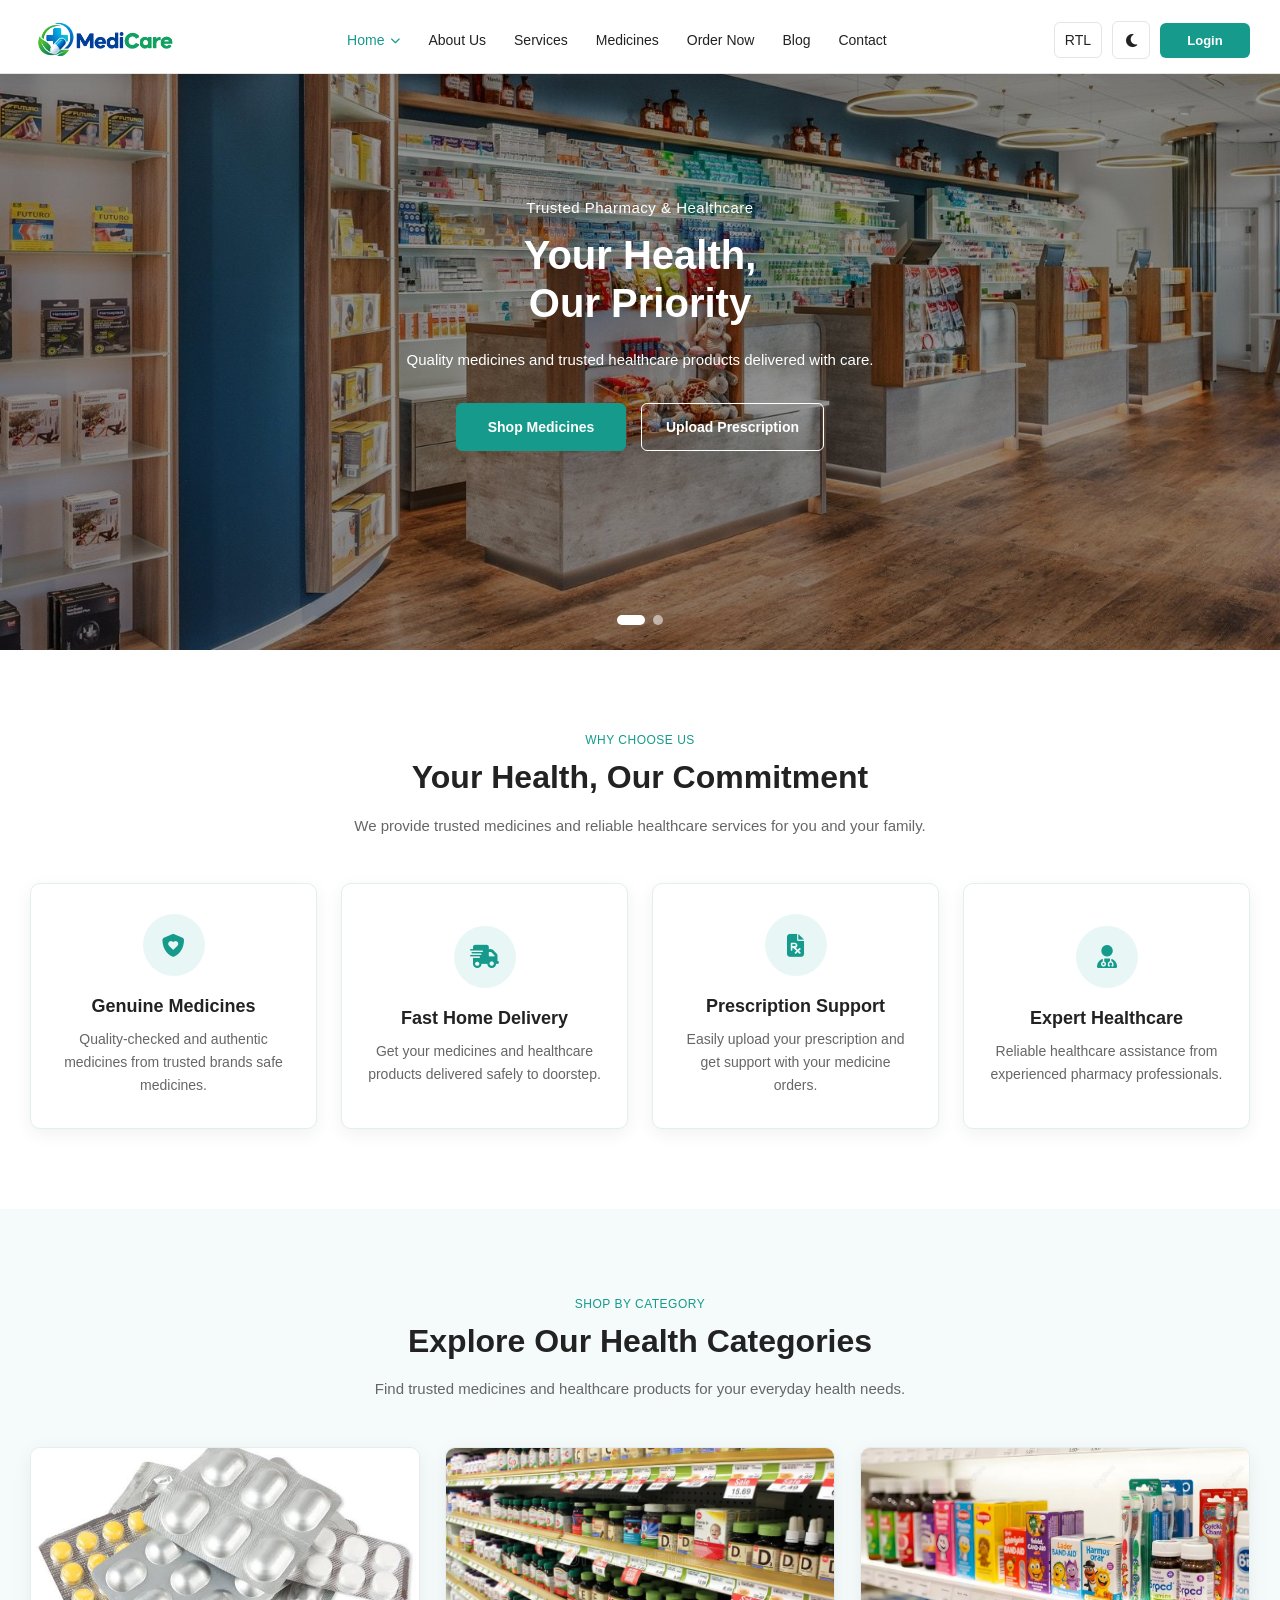
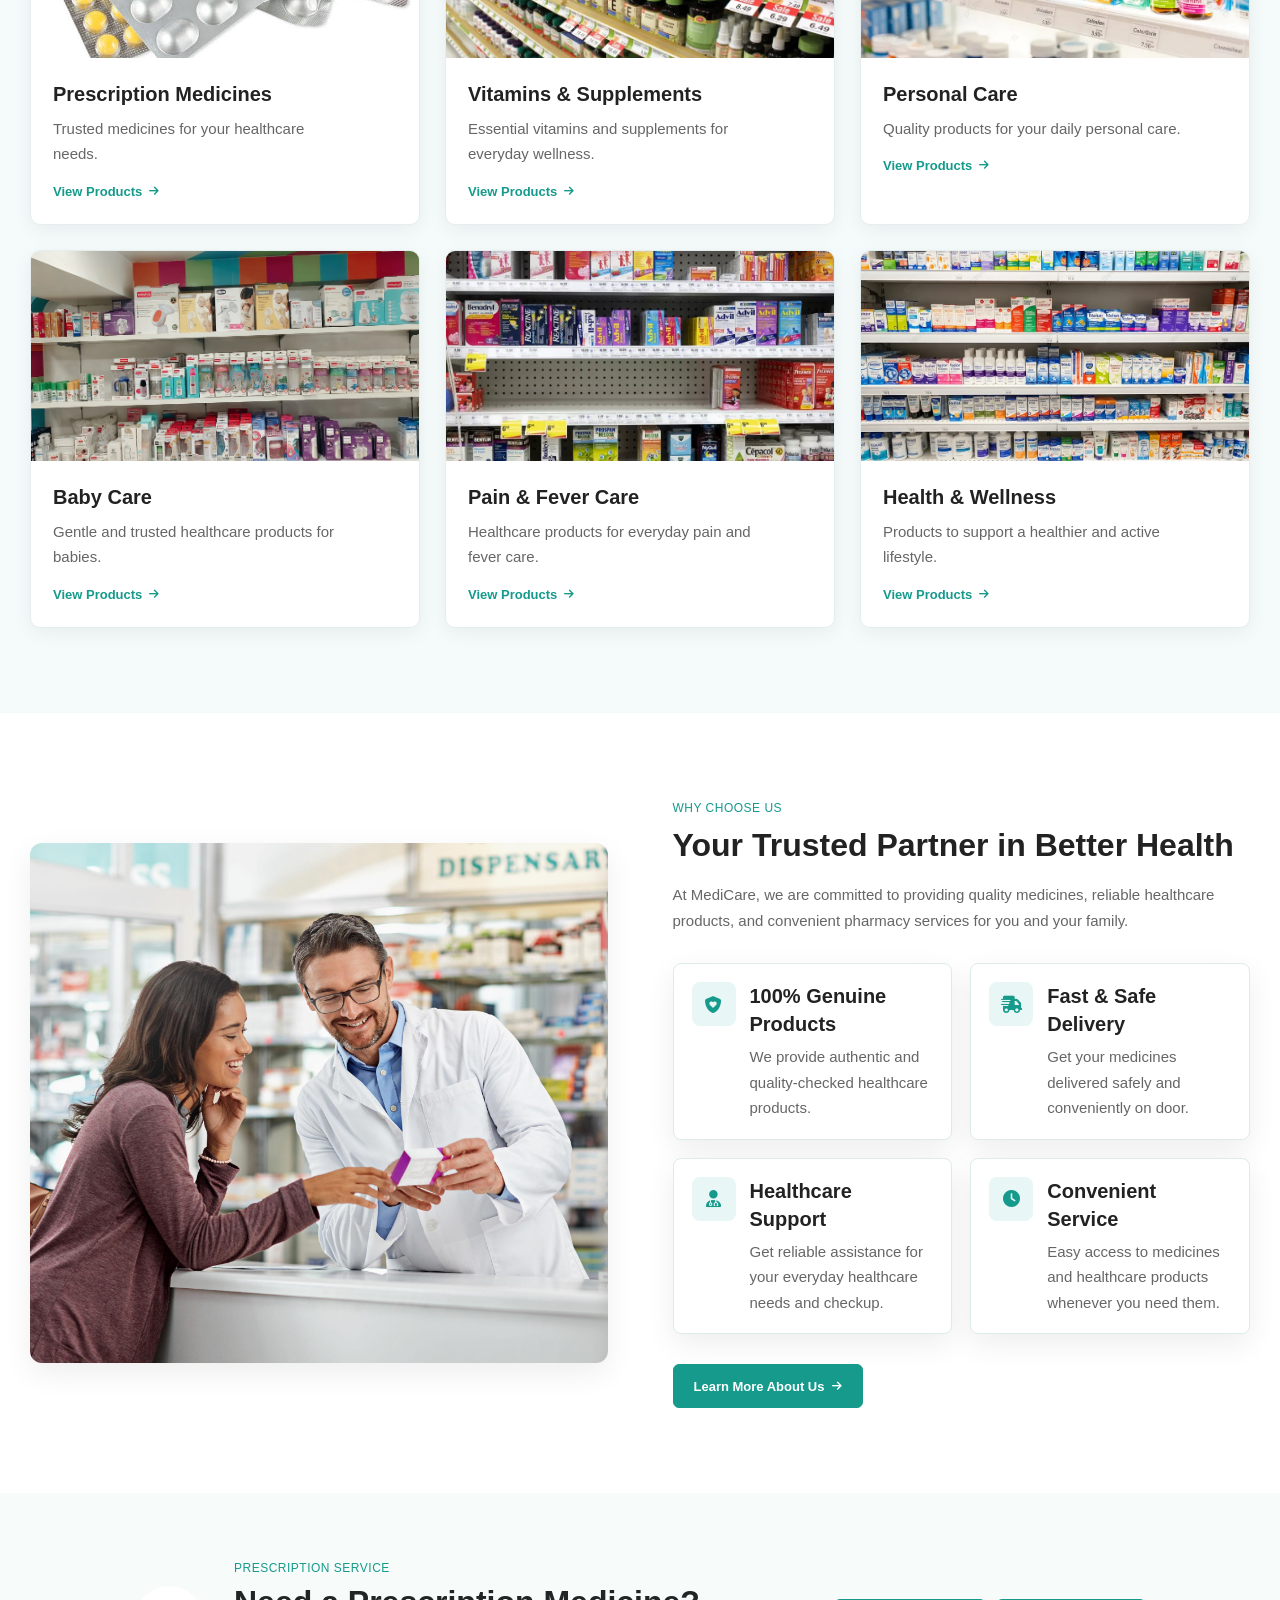
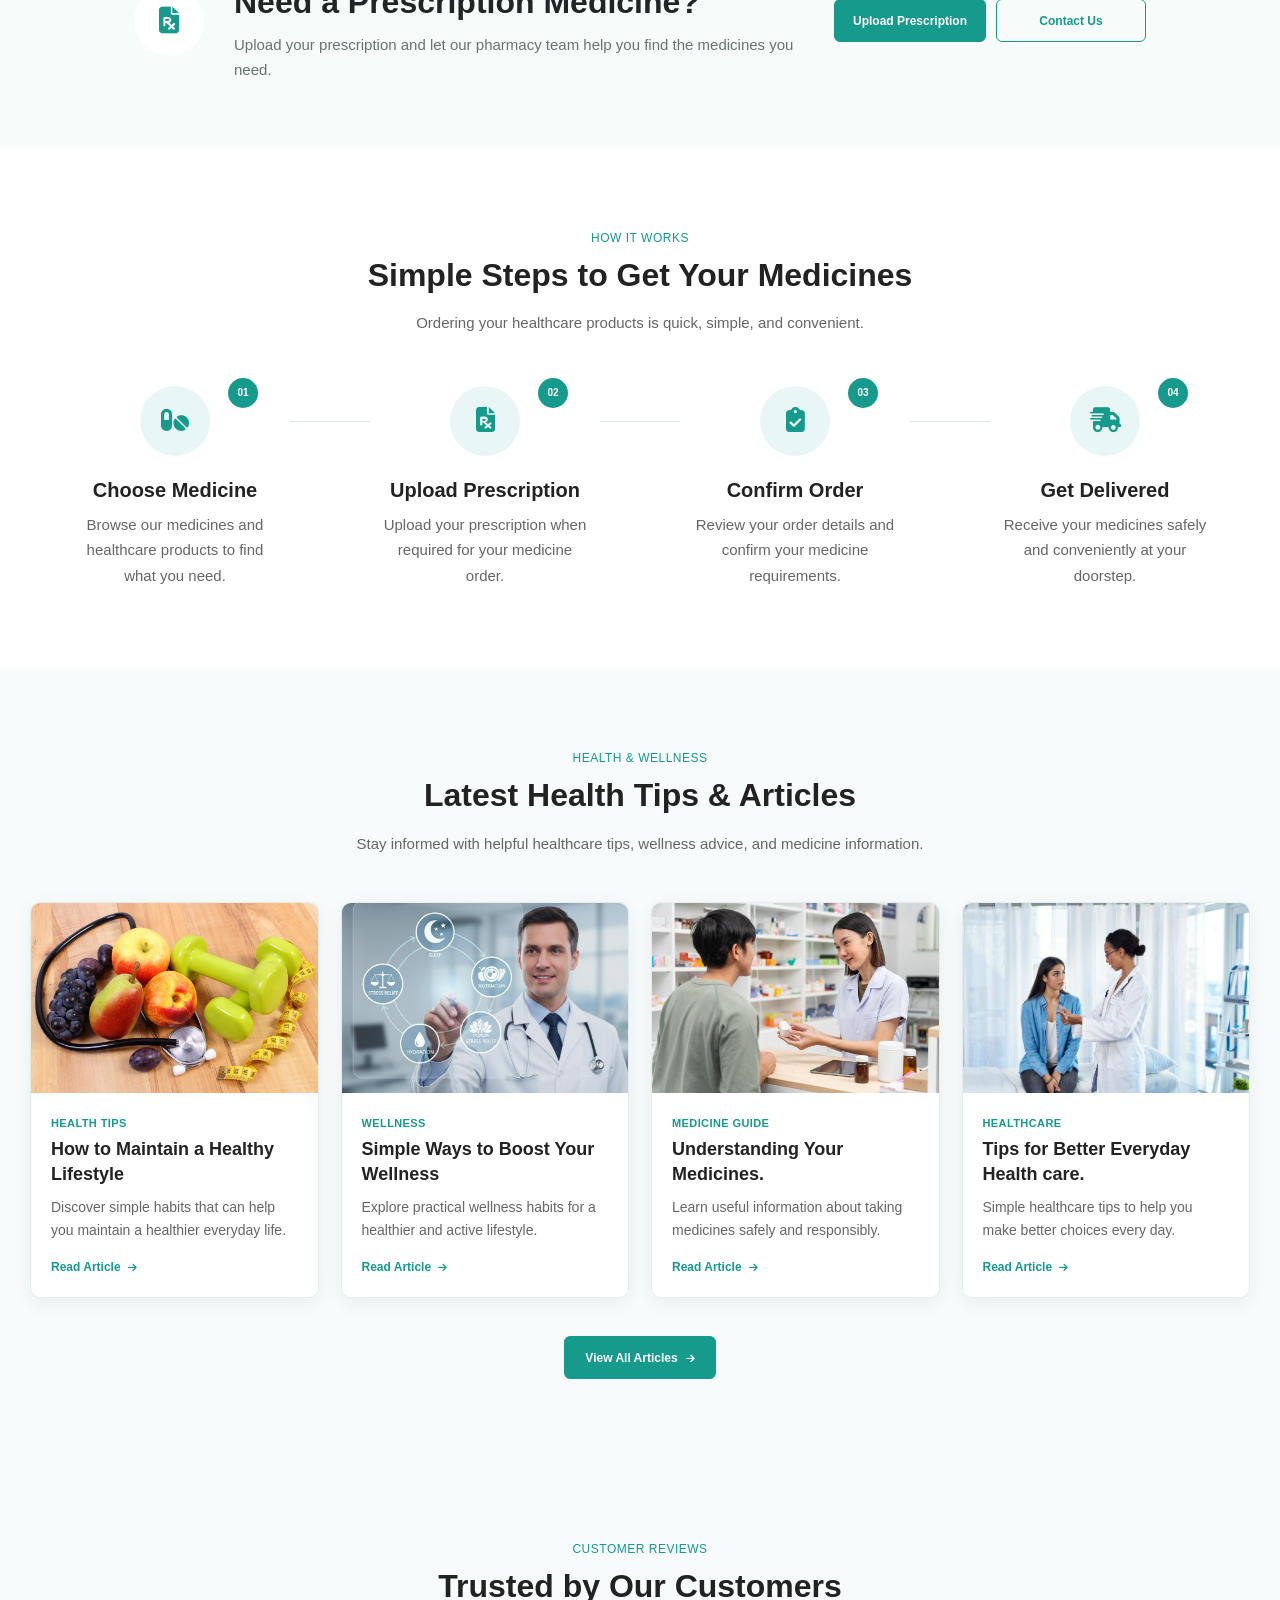
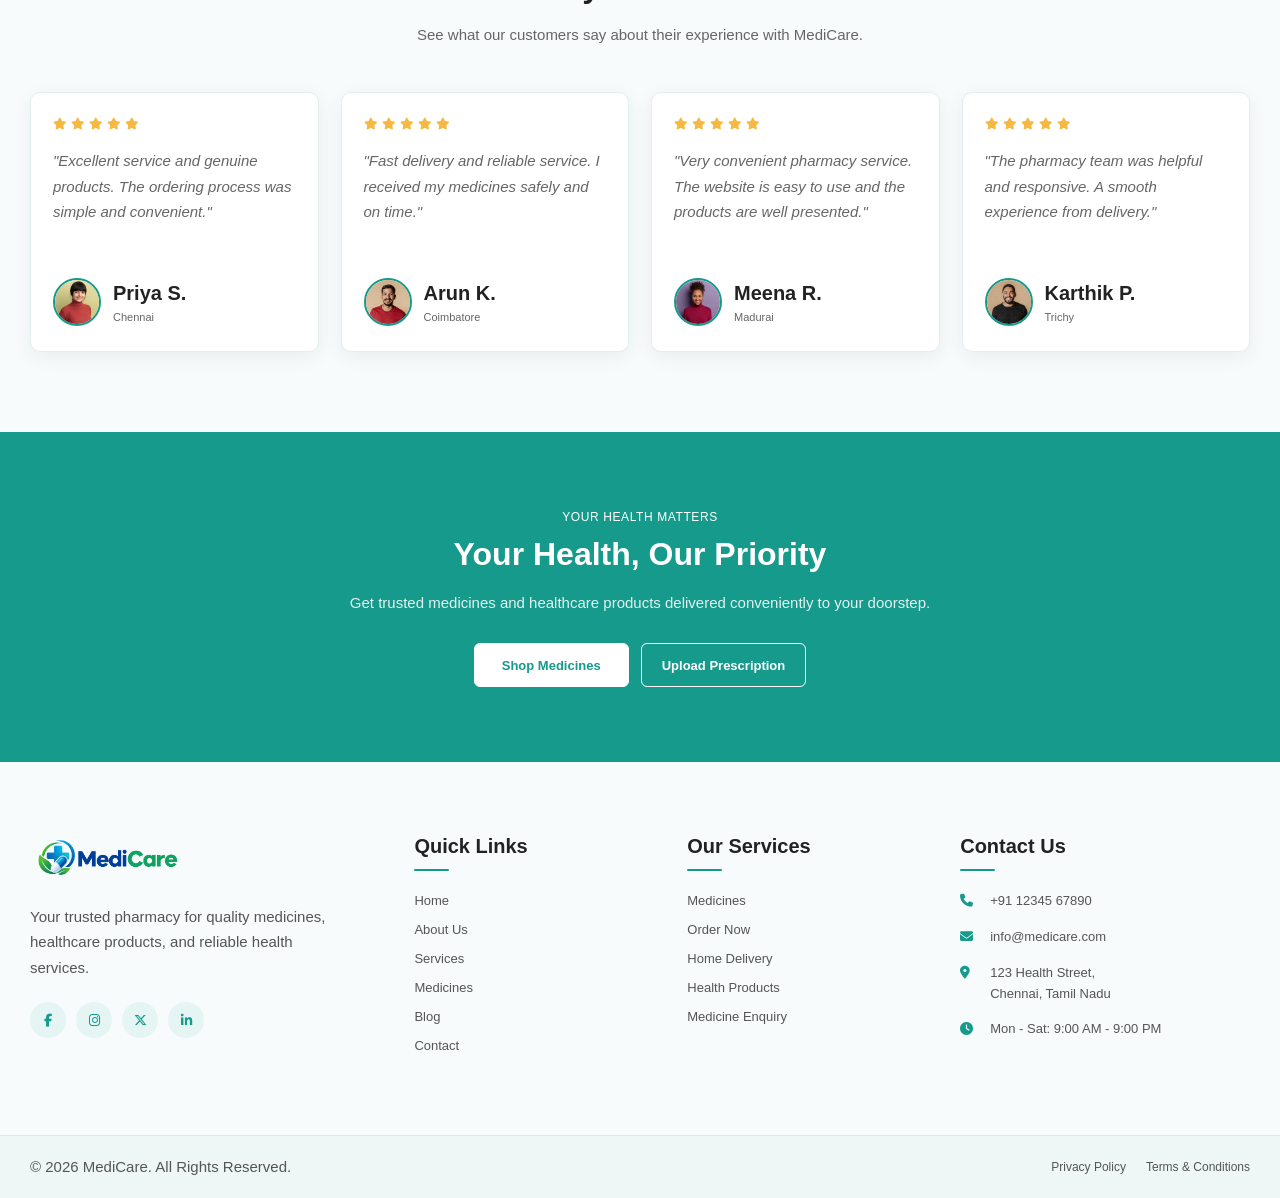
==== commit 8e5b929b: "Add files via upload" ====
--- a/index.html
+++ b/index.html
@@ -1223,7 +1223,7 @@
                     </span>
 
                     <h3>
-                        Understanding Your Medicines & needs.
+                        Understanding Your Medicines.
                     </h3>
 
                     <p>
--- a/css/style.css
+++ b/css/style.css
@@ -4588,7 +4588,7 @@
 
     background-color: var(--final-cta-primary-text);
 
-    border-color: var(--final-cta-primary-text);
+    border-color: var(--white);
 
     color: #ffffff;
 
@@ -25439,4 +25439,159 @@
     .contact-form-submit {
         font-size: 11px !important;
     }
+}
+
+
+
+
+
+
+
+
+
+/* =========================================================
+   GLOBAL TYPOGRAPHY CONSISTENCY
+========================================================= */
+
+/* Headings */
+h1,
+h2,
+h3,
+h4,
+h5,
+h6 {
+    font-weight: 600 !important;
+}
+
+
+/* Paragraphs */
+p {
+    font-weight: 400 !important;
+}
+
+
+/* Descriptions / supporting text */
+.section-heading p,
+.hero-content p,
+.card p,
+.service-content p,
+.article-content p,
+.blog-content p,
+.contact-content p,
+.about-content p {
+    font-weight: 450 !important;
+}
+
+
+/* Labels and small supporting text */
+label,
+small,
+.section-subtitle,
+.card-label,
+.article-meta {
+    font-weight: 400 !important;
+}
+
+
+/* Buttons */
+button,
+.btn,
+a.btn {
+    font-weight: 500 !important;
+}
+
+
+
+/* =========================================================
+   SERVICES HERO
+   MATCH MEDICINES HERO STYLE
+========================================================= */
+
+.services-hero {
+    background-image:
+        linear-gradient(
+            rgba(8, 45, 42, 0.62),
+            rgba(8, 45, 42, 0.62)
+        ),
+        url("../images/services-hero.jpg") !important;
+
+    background-size: cover !important;
+    background-position: center !important;
+    background-repeat: no-repeat !important;
+}
+
+
+/* =========================================================
+   SUBTITLE
+========================================================= */
+
+.services-hero-subtitle {
+    color: #159a8c !important;
+}
+
+
+/* =========================================================
+   MAIN HEADING
+========================================================= */
+
+.services-hero-content h1 {
+    color: #ffffff !important;
+    font-weight: 600 !important;
+}
+
+
+/* Highlighted heading text */
+
+.services-hero-content h1 span {
+    color: #159a8c !important;
+}
+
+
+/* =========================================================
+   DESCRIPTION
+========================================================= */
+
+.services-hero-content p {
+    color: #ffffff !important;
+    font-weight: 400 !important;
+}
+
+
+/* =========================================================
+   PRIMARY BUTTON
+========================================================= */
+
+.services-hero-btn {
+    background-color: #159a8c !important;
+    color: #ffffff !important;
+    border: 1px solid #159a8c !important;
+}
+
+
+/* Hover */
+
+.services-hero-btn:hover {
+    background-color: #0f8175 !important;
+    border-color: #0f8175 !important;
+}
+/* =========================================================
+   AUTH LOGO - LOGIN + REGISTER
+========================================================= */
+
+.login-logo,
+.register-logo {
+    width: 100%;
+    display: flex;
+    justify-content: center;
+    align-items: center;
+}
+
+.login-logo-image,
+.register-logo-image {
+    width: 190px !important;
+    height: auto !important;
+    max-width: 80% !important;
+    object-fit: contain;
+    display: block;
+    margin: 0 auto;
 }
--- a/css/responsive.css
+++ b/css/responsive.css
@@ -26349,4 +26349,647 @@
 
         justify-self: center !important;
     }
+}
+
+
+
+/* =========================================================
+   FINAL GLOBAL TYPOGRAPHY
+   SAME VISUAL SCALE ACROSS ENTIRE WEBSITE
+========================================================= */
+
+
+/* =========================================================
+   DESKTOP — 1200px+
+========================================================= */
+
+@media (min-width: 1200px) {
+
+    /* Main headings */
+    h1 {
+        font-size: 40px !important;
+        line-height: 1.2 !important;
+        font-weight: 600 !important;
+    }
+
+    h2 {
+        font-size: 32px !important;
+        line-height: 1.3 !important;
+        font-weight: 600 !important;
+    }
+
+    h3 {
+        font-size: 20px !important;
+        line-height: 1.4 !important;
+        font-weight: 600 !important;
+    }
+
+    h4 {
+        font-size: 17px !important;
+        line-height: 1.4 !important;
+        font-weight: 600 !important;
+    }
+
+    p {
+        font-size: 15px !important;
+        line-height: 1.7 !important;
+        font-weight: 400 !important;
+    }
+
+    /* Section subtitles */
+    .section-subtitle,
+    .featured-article-subtitle,
+    .latest-articles-subtitle,
+    .wellness-tips-subtitle,
+    .medicine-guides-subtitle {
+        font-size: 12px !important;
+        font-weight: 500 !important;
+    }
+
+    /* Card headings */
+    .service-content h3,
+    .service-card h3,
+    .medicine-category-card h3,
+    .medicine-product-card h3,
+    .article-content h3,
+    .latest-article-content h3,
+    .wellness-tip-content h3,
+    .medicine-guide-content h3 {
+        font-size: 18px !important;
+        line-height: 1.4 !important;
+        font-weight: 600 !important;
+    }
+
+    /* Card paragraphs */
+    .service-content p,
+    .service-card p,
+    .medicine-category-card p,
+    .medicine-product-card p,
+    .article-content p,
+    .latest-article-content p,
+    .wellness-tip-content p,
+    .medicine-guide-content p {
+        font-size: 14px !important;
+        line-height: 1.65 !important;
+        font-weight: 400 !important;
+    }
+
+    /* Buttons */
+    button,
+    .btn,
+    a.btn {
+        font-size: 14px !important;
+        font-weight: 500 !important;
+    }
+
+    /* Labels */
+    label {
+        font-size: 13px !important;
+        font-weight: 500 !important;
+    }
+}
+
+
+/* =========================================================
+   TABLET — 768px to 1199px
+========================================================= */
+
+@media (min-width: 768px) and (max-width: 1199px) {
+
+    h1 {
+        font-size: 34px !important;
+        line-height: 1.2 !important;
+        font-weight: 600 !important;
+    }
+
+    h2 {
+        font-size: 28px !important;
+        line-height: 1.3 !important;
+        font-weight: 600 !important;
+    }
+
+    h3 {
+        font-size: 18px !important;
+        line-height: 1.4 !important;
+        font-weight: 600 !important;
+    }
+
+    h4 {
+        font-size: 16px !important;
+        font-weight: 600 !important;
+    }
+
+    p {
+        font-size: 14px !important;
+        line-height: 1.65 !important;
+        font-weight: 400 !important;
+    }
+
+    .section-subtitle,
+    .featured-article-subtitle,
+    .latest-articles-subtitle,
+    .wellness-tips-subtitle,
+    .medicine-guides-subtitle {
+        font-size: 11px !important;
+        font-weight: 500 !important;
+    }
+
+    .service-content h3,
+    .service-card h3,
+    .medicine-category-card h3,
+    .medicine-product-card h3,
+    .article-content h3,
+    .latest-article-content h3,
+    .wellness-tip-content h3,
+    .medicine-guide-content h3 {
+        font-size: 17px !important;
+        font-weight: 600 !important;
+    }
+
+    .service-content p,
+    .service-card p,
+    .medicine-category-card p,
+    .medicine-product-card p,
+    .article-content p,
+    .latest-article-content p,
+    .wellness-tip-content p,
+    .medicine-guide-content p {
+        font-size: 13px !important;
+        line-height: 1.6 !important;
+        font-weight: 400 !important;
+    }
+
+    button,
+    .btn,
+    a.btn {
+        font-size: 13px !important;
+        font-weight: 500 !important;
+    }
+
+    label {
+        font-size: 12px !important;
+        font-weight: 500 !important;
+    }
+}
+
+
+/* =========================================================
+   MOBILE — 481px to 767px
+========================================================= */
+
+@media (min-width: 481px) and (max-width: 767px) {
+
+    h1 {
+        font-size: 30px !important;
+        line-height: 1.2 !important;
+        font-weight: 600 !important;
+    }
+
+    h2 {
+        font-size: 25px !important;
+        line-height: 1.3 !important;
+        font-weight: 600 !important;
+    }
+
+    h3 {
+        font-size: 17px !important;
+        line-height: 1.4 !important;
+        font-weight: 600 !important;
+    }
+
+    h4 {
+        font-size: 15px !important;
+        font-weight: 600 !important;
+    }
+
+    p {
+        font-size: 13px !important;
+        line-height: 1.6 !important;
+        font-weight: 400 !important;
+    }
+
+    .section-subtitle,
+    .featured-article-subtitle,
+    .latest-articles-subtitle,
+    .wellness-tips-subtitle,
+    .medicine-guides-subtitle {
+        font-size: 11px !important;
+        font-weight: 500 !important;
+    }
+
+    .service-content h3,
+    .service-card h3,
+    .medicine-category-card h3,
+    .medicine-product-card h3,
+    .article-content h3,
+    .latest-article-content h3,
+    .wellness-tip-content h3,
+    .medicine-guide-content h3 {
+        font-size: 16px !important;
+        font-weight: 600 !important;
+    }
+
+    .service-content p,
+    .service-card p,
+    .medicine-category-card p,
+    .medicine-product-card p,
+    .article-content p,
+    .latest-article-content p,
+    .wellness-tip-content p,
+    .medicine-guide-content p {
+        font-size: 13px !important;
+        line-height: 1.6 !important;
+        font-weight: 400 !important;
+    }
+
+    button,
+    .btn,
+    a.btn {
+        font-size: 13px !important;
+        font-weight: 500 !important;
+    }
+
+    label {
+        font-size: 12px !important;
+        font-weight: 500 !important;
+    }
+}
+
+
+/* =========================================================
+   SMALL MOBILE — 360px to 480px
+========================================================= */
+
+@media (max-width: 480px) {
+
+    h1 {
+        font-size: 26px !important;
+        line-height: 1.2 !important;
+        font-weight: 600 !important;
+    }
+
+    h2 {
+        font-size: 22px !important;
+        line-height: 1.3 !important;
+        font-weight: 600 !important;
+    }
+
+    h3 {
+        font-size: 16px !important;
+        line-height: 1.4 !important;
+        font-weight: 600 !important;
+    }
+
+    h4 {
+        font-size: 14px !important;
+        line-height: 1.4 !important;
+        font-weight: 600 !important;
+    }
+
+    p {
+        font-size: 12px !important;
+        line-height: 1.6 !important;
+        font-weight: 400 !important;
+    }
+
+    /* Small section labels */
+    .section-subtitle,
+    .featured-article-subtitle,
+    .latest-articles-subtitle,
+    .wellness-tips-subtitle,
+    .medicine-guides-subtitle {
+        font-size: 10px !important;
+        font-weight: 500 !important;
+    }
+
+    /* Cards */
+    .service-content h3,
+    .service-card h3,
+    .medicine-category-card h3,
+    .medicine-product-card h3,
+    .article-content h3,
+    .latest-article-content h3,
+    .wellness-tip-content h3,
+    .medicine-guide-content h3 {
+        font-size: 16px !important;
+        line-height: 1.4 !important;
+        font-weight: 600 !important;
+    }
+
+    .service-content p,
+    .service-card p,
+    .medicine-category-card p,
+    .medicine-product-card p,
+    .article-content p,
+    .latest-article-content p,
+    .wellness-tip-content p,
+    .medicine-guide-content p {
+        font-size: 12px !important;
+        line-height: 1.6 !important;
+        font-weight: 400 !important;
+    }
+
+    button,
+    .btn,
+    a.btn {
+        font-size: 12px !important;
+        font-weight: 500 !important;
+    }
+
+    label {
+        font-size: 11px !important;
+        font-weight: 500 !important;
+    }
+}
+/* =========================================================
+   REGISTER PAGE - RTL FIX
+========================================================= */
+
+html[dir="rtl"] .register-page {
+    direction: rtl !important;
+}
+
+html[dir="rtl"] .register-section {
+    display: flex !important;
+    justify-content: center !important;
+    align-items: center !important;
+    width: 100% !important;
+}
+
+html[dir="rtl"] .register-card {
+    margin-left: auto !important;
+    margin-right: auto !important;
+    text-align: right !important;
+}
+
+
+/* =========================================================
+   REGISTER LOGO
+   KEEP LOGO CENTERED IN RTL
+========================================================= */
+
+html[dir="rtl"] .register-logo {
+    display: flex !important;
+    justify-content: center !important;
+    align-items: center !important;
+    text-align: center !important;
+    width: 100% !important;
+}
+
+html[dir="rtl"] .register-logo-image {
+    display: block !important;
+    margin-left: auto !important;
+    margin-right: auto !important;
+}
+
+
+/* =========================================================
+   REGISTER HEADING
+========================================================= */
+
+html[dir="rtl"] .register-heading {
+    text-align: center !important;
+}
+
+
+/* =========================================================
+   REGISTER FORM
+========================================================= */
+
+html[dir="rtl"] .register-form {
+    direction: rtl !important;
+}
+
+html[dir="rtl"] .register-form-group {
+    text-align: right !important;
+}
+
+html[dir="rtl"] .register-form-group label {
+    display: block !important;
+    text-align: right !important;
+}
+
+html[dir="rtl"] .register-form-group input {
+    direction: rtl !important;
+    text-align: right !important;
+}
+
+
+/* =========================================================
+   PASSWORD INPUT + EYE ICON
+========================================================= */
+
+html[dir="rtl"] .password-input-wrapper {
+    direction: rtl !important;
+}
+
+html[dir="rtl"] .password-input-wrapper input {
+    padding-left: 45px !important;
+    padding-right: 15px !important;
+}
+
+html[dir="rtl"] .password-toggle {
+    left: 12px !important;
+    right: auto !important;
+}
+
+
+/* =========================================================
+   TERMS CHECKBOX
+========================================================= */
+
+html[dir="rtl"] .register-terms {
+    direction: rtl !important;
+    text-align: right !important;
+}
+
+html[dir="rtl"] .register-terms label {
+    display: flex !important;
+    flex-direction: row !important;
+    align-items: center !important;
+    justify-content: flex-start !important;
+    gap: 7px !important;
+}
+
+
+/* =========================================================
+   CREATE ACCOUNT BUTTON
+========================================================= */
+
+html[dir="rtl"] .register-submit {
+    width: 100% !important;
+    text-align: center !important;
+}
+
+
+/* =========================================================
+   SOCIAL LOGIN
+========================================================= */
+
+html[dir="rtl"] .social-login {
+    direction: rtl !important;
+}
+
+html[dir="rtl"] .social-login-btn {
+    direction: rtl !important;
+    justify-content: center !important;
+}
+
+
+/* =========================================================
+   LOGIN LINK
+========================================================= */
+
+html[dir="rtl"] .register-login {
+    text-align: center !important;
+}
+/* =========================================================
+   ORDER FORM - RTL ONLY
+   NO HTML CHANGES
+========================================================= */
+
+html[dir="rtl"] .order-details-form {
+    direction: rtl !important;
+}
+
+/* Two-column rows */
+html[dir="rtl"] .order-form-row {
+    direction: rtl !important;
+    display: grid !important;
+    grid-template-columns: 1fr 1fr !important;
+    gap: 20px !important;
+}
+
+/* Form groups */
+html[dir="rtl"] .order-form-group {
+    direction: rtl !important;
+    text-align: right !important;
+}
+
+/* Labels */
+html[dir="rtl"] .order-form-group label {
+    display: block !important;
+    width: 100% !important;
+    text-align: right !important;
+}
+
+/* Inputs */
+html[dir="rtl"] .order-form-group input,
+html[dir="rtl"] .order-form-group textarea {
+    direction: rtl !important;
+    text-align: right !important;
+    width: 100% !important;
+    box-sizing: border-box !important;
+}
+
+/* Placeholder */
+html[dir="rtl"] .order-form-group input::placeholder,
+html[dir="rtl"] .order-form-group textarea::placeholder {
+    text-align: right !important;
+}
+
+/* Full-width textarea */
+html[dir="rtl"] .order-form-full {
+    direction: rtl !important;
+    text-align: right !important;
+}
+
+/* Submit button stays centered */
+html[dir="rtl"] .order-form-submit {
+    display: flex !important;
+    justify-content: center !important;
+    align-items: center !important;
+    direction: rtl !important;
+}
+
+/* =========================================================
+   MOBILE RTL
+========================================================= */
+
+@media (max-width: 767px) {
+
+    html[dir="rtl"] .order-form-row {
+        grid-template-columns: 1fr !important;
+        gap: 18px !important;
+    }
+
+    html[dir="rtl"] .order-form-group input,
+    html[dir="rtl"] .order-form-group textarea {
+        width: 100% !important;
+        text-align: right !important;
+        direction: rtl !important;
+    }
+
+}
+/* =========================================================
+   CONTACT FORM - RTL FIX
+   HTML CHANGE NOT REQUIRED
+========================================================= */
+
+html[dir="rtl"] .contact-form {
+    direction: rtl !important;
+    width: 100% !important;
+    box-sizing: border-box !important;
+}
+
+html[dir="rtl"] .contact-form-row {
+    direction: rtl !important;
+    display: grid !important;
+    grid-template-columns: repeat(2, minmax(0, 1fr)) !important;
+    gap: 20px !important;
+    width: 100% !important;
+    box-sizing: border-box !important;
+}
+
+html[dir="rtl"] .contact-form-group {
+    width: 100% !important;
+    min-width: 0 !important;
+    box-sizing: border-box !important;
+    text-align: right !important;
+}
+
+html[dir="rtl"] .contact-form-group label {
+    display: block !important;
+    width: 100% !important;
+    text-align: right !important;
+}
+
+html[dir="rtl"] .contact-form-group input,
+html[dir="rtl"] .contact-form-group textarea,
+html[dir="rtl"] .contact-form-group select {
+    width: 100% !important;
+    max-width: 100% !important;
+    min-width: 0 !important;
+    box-sizing: border-box !important;
+
+    direction: rtl !important;
+    text-align: right !important;
+}
+
+html[dir="rtl"] .contact-form-group input::placeholder,
+html[dir="rtl"] .contact-form-group textarea::placeholder {
+    text-align: right !important;
+}
+
+
+/* =========================================================
+   MESSAGE
+========================================================= */
+
+html[dir="rtl"] .contact-form-message {
+    width: 100% !important;
+    min-width: 0 !important;
+    box-sizing: border-box !important;
+}
+
+
+/* =========================================================
+   SUBMIT BUTTON
+========================================================= */
+
+html[dir="rtl"] .contact-form-submit {
+    display: flex !important;
+    justify-content: center !important;
+    align-items: center !important;
+    width: 100% !important;
 }
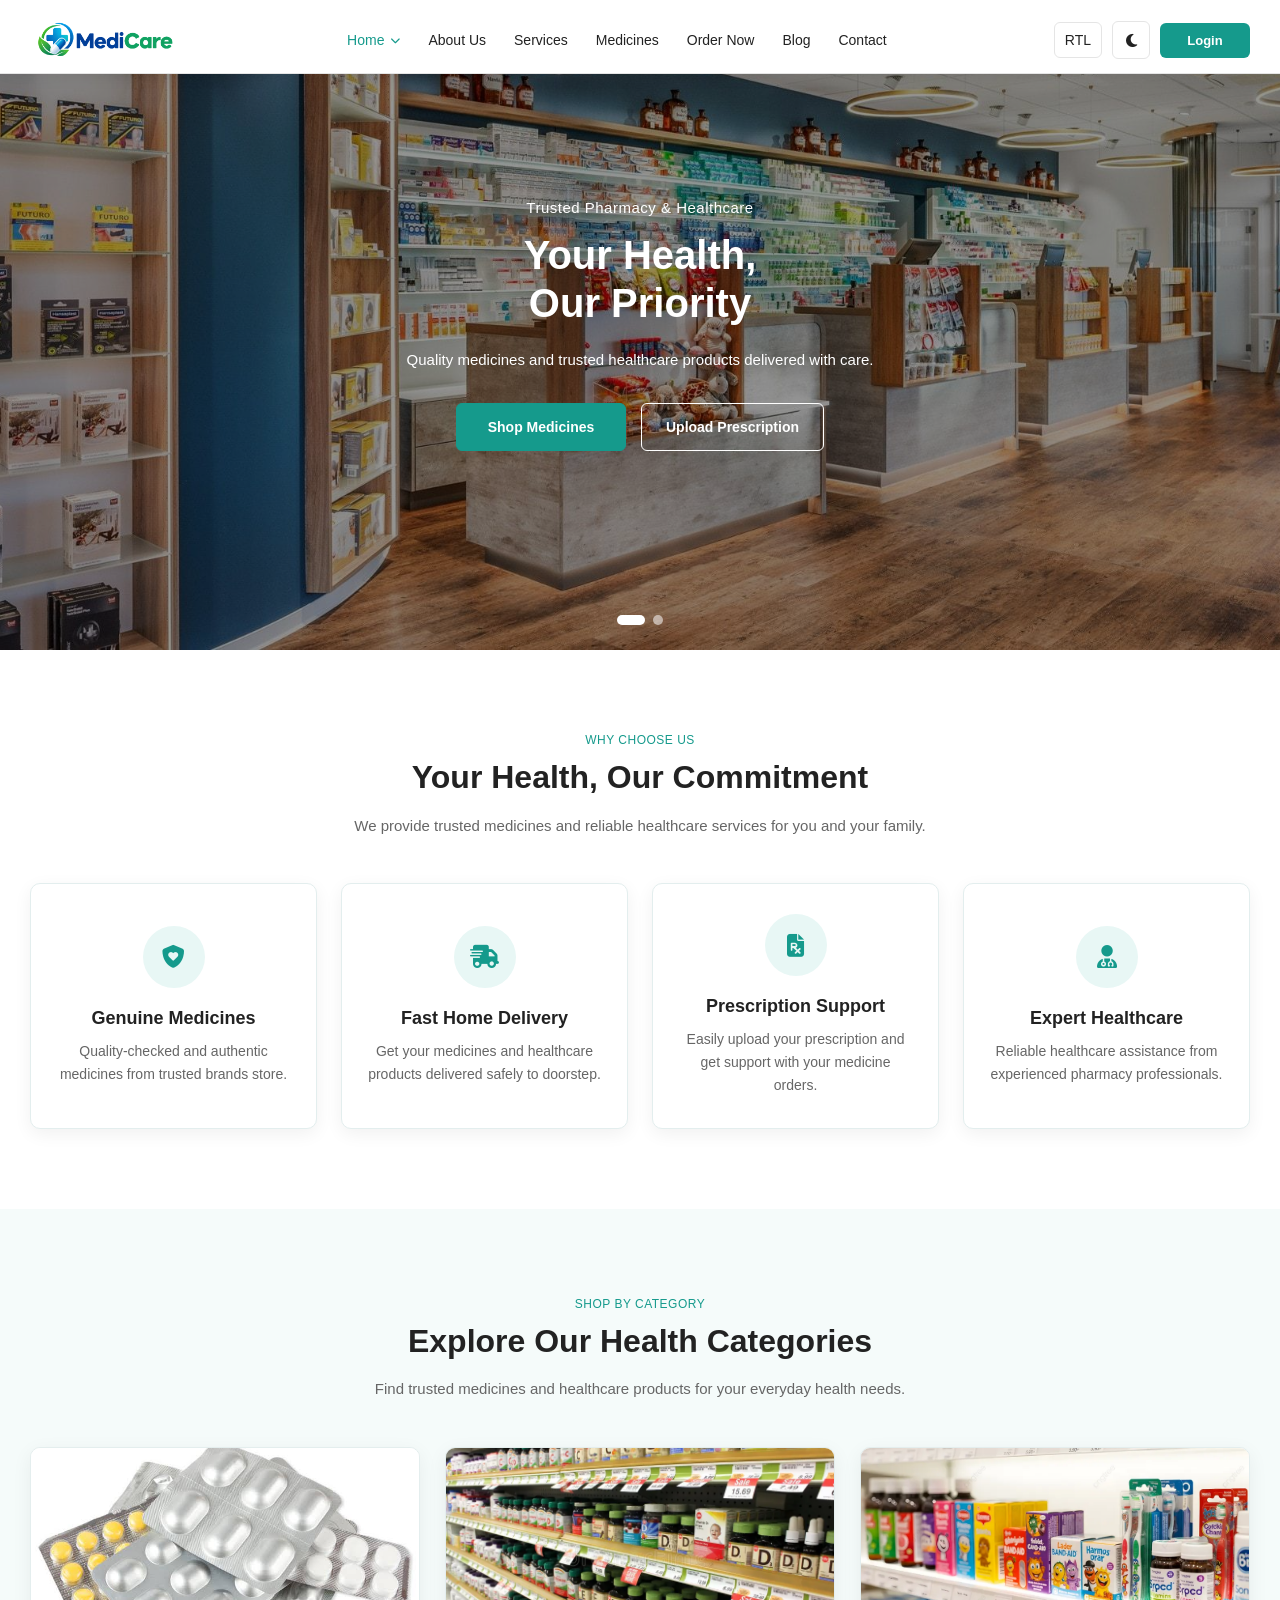
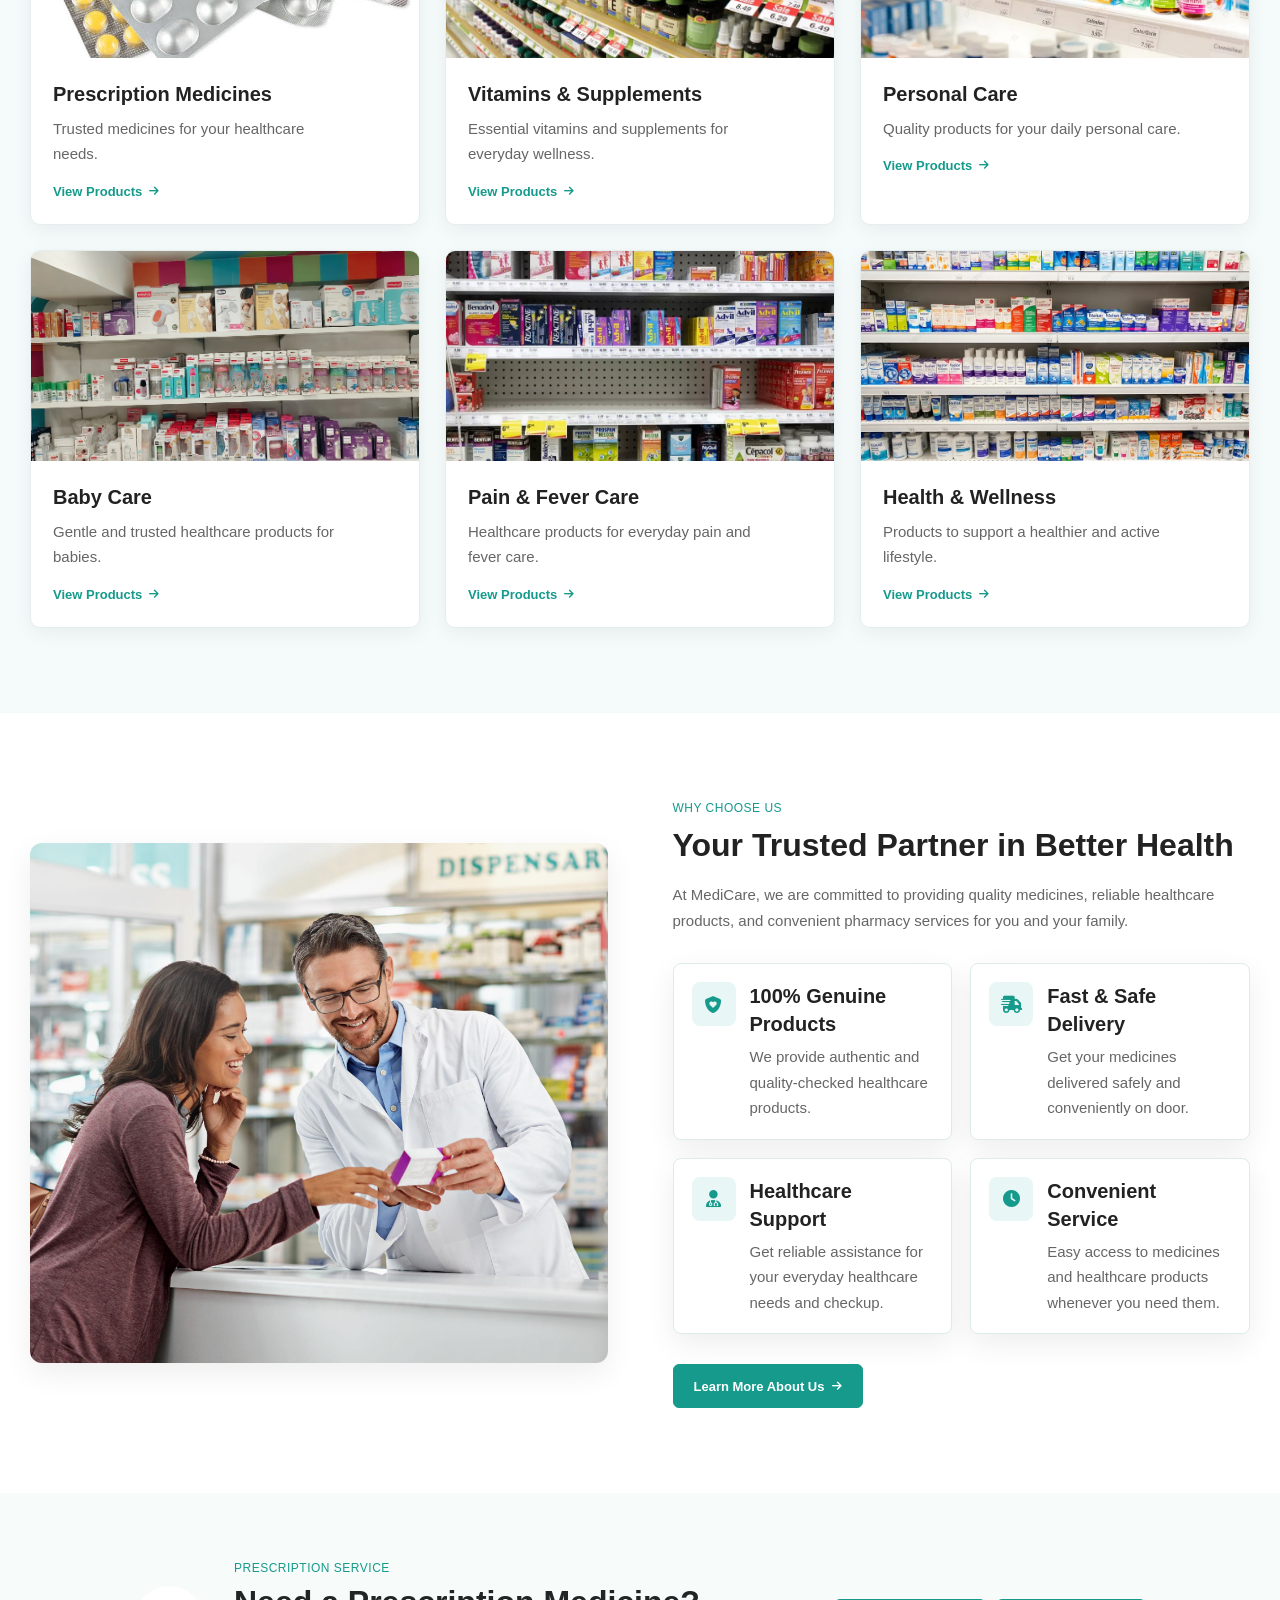
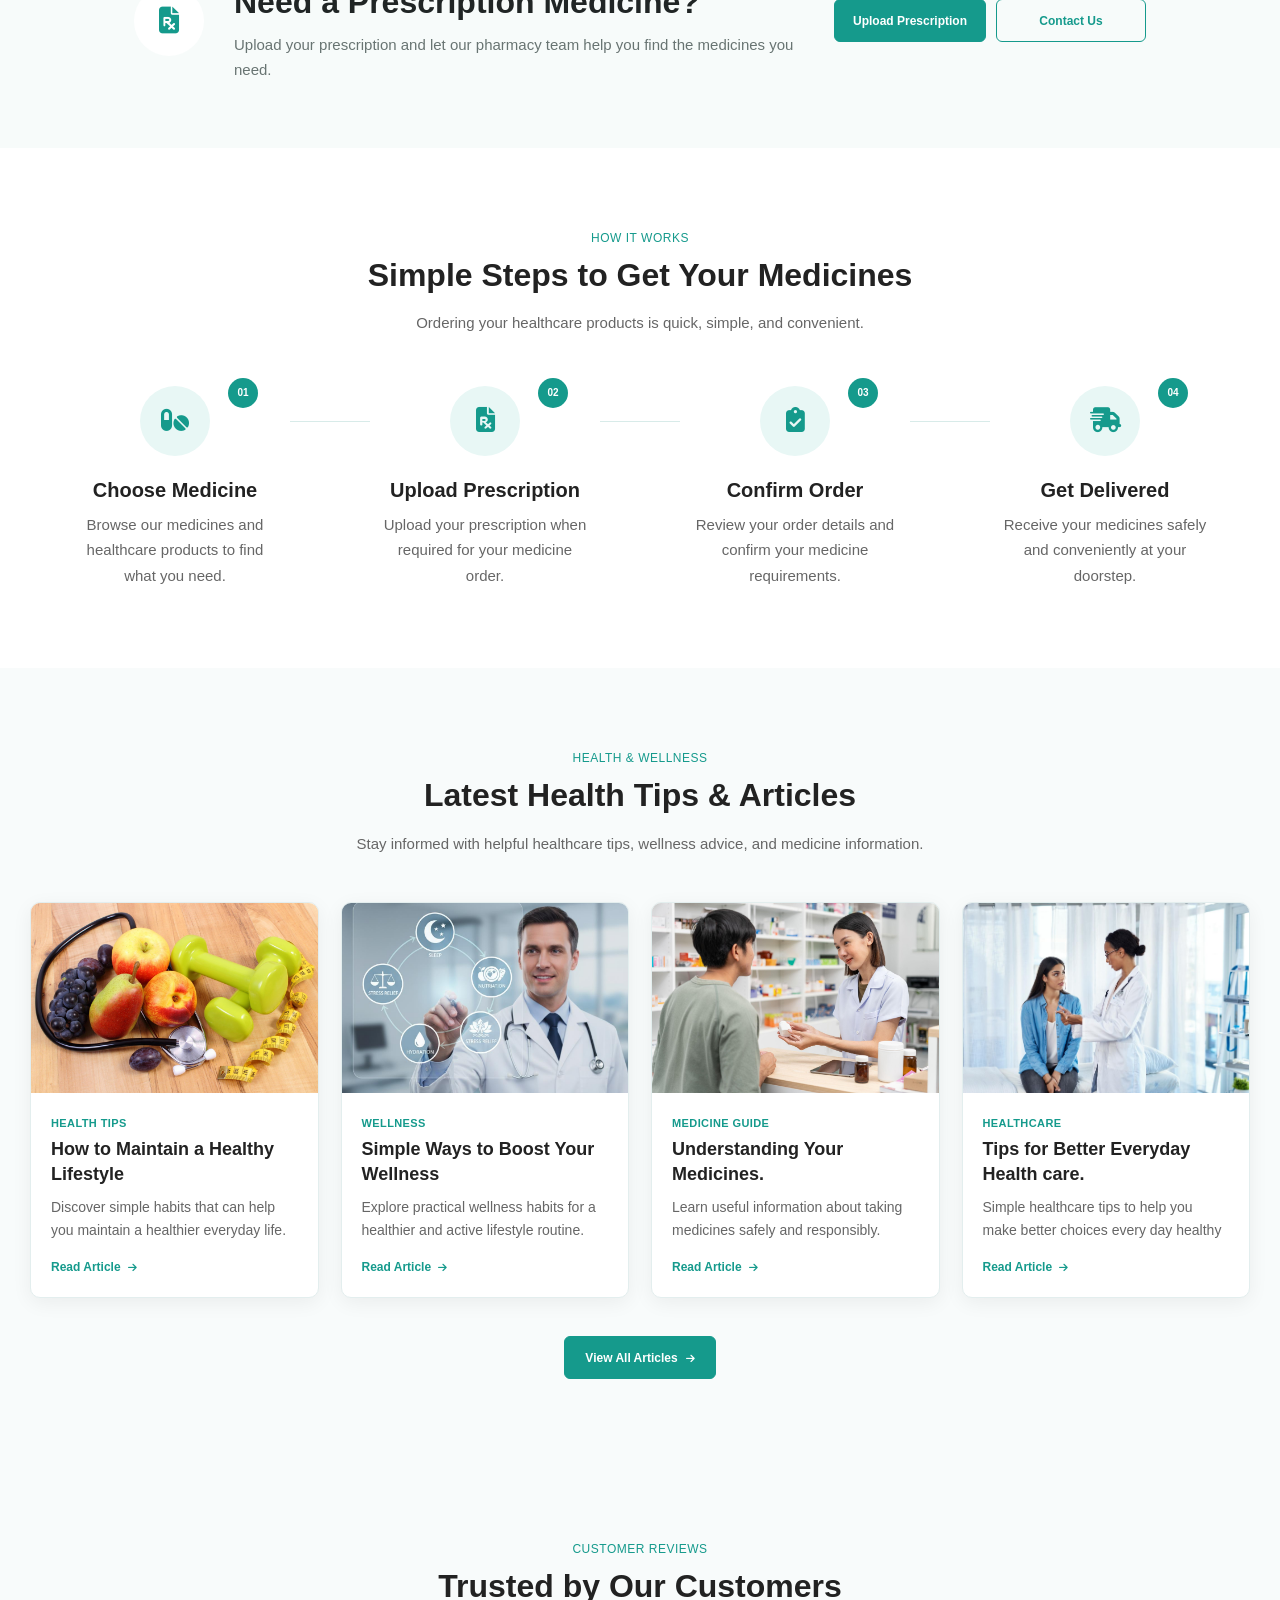
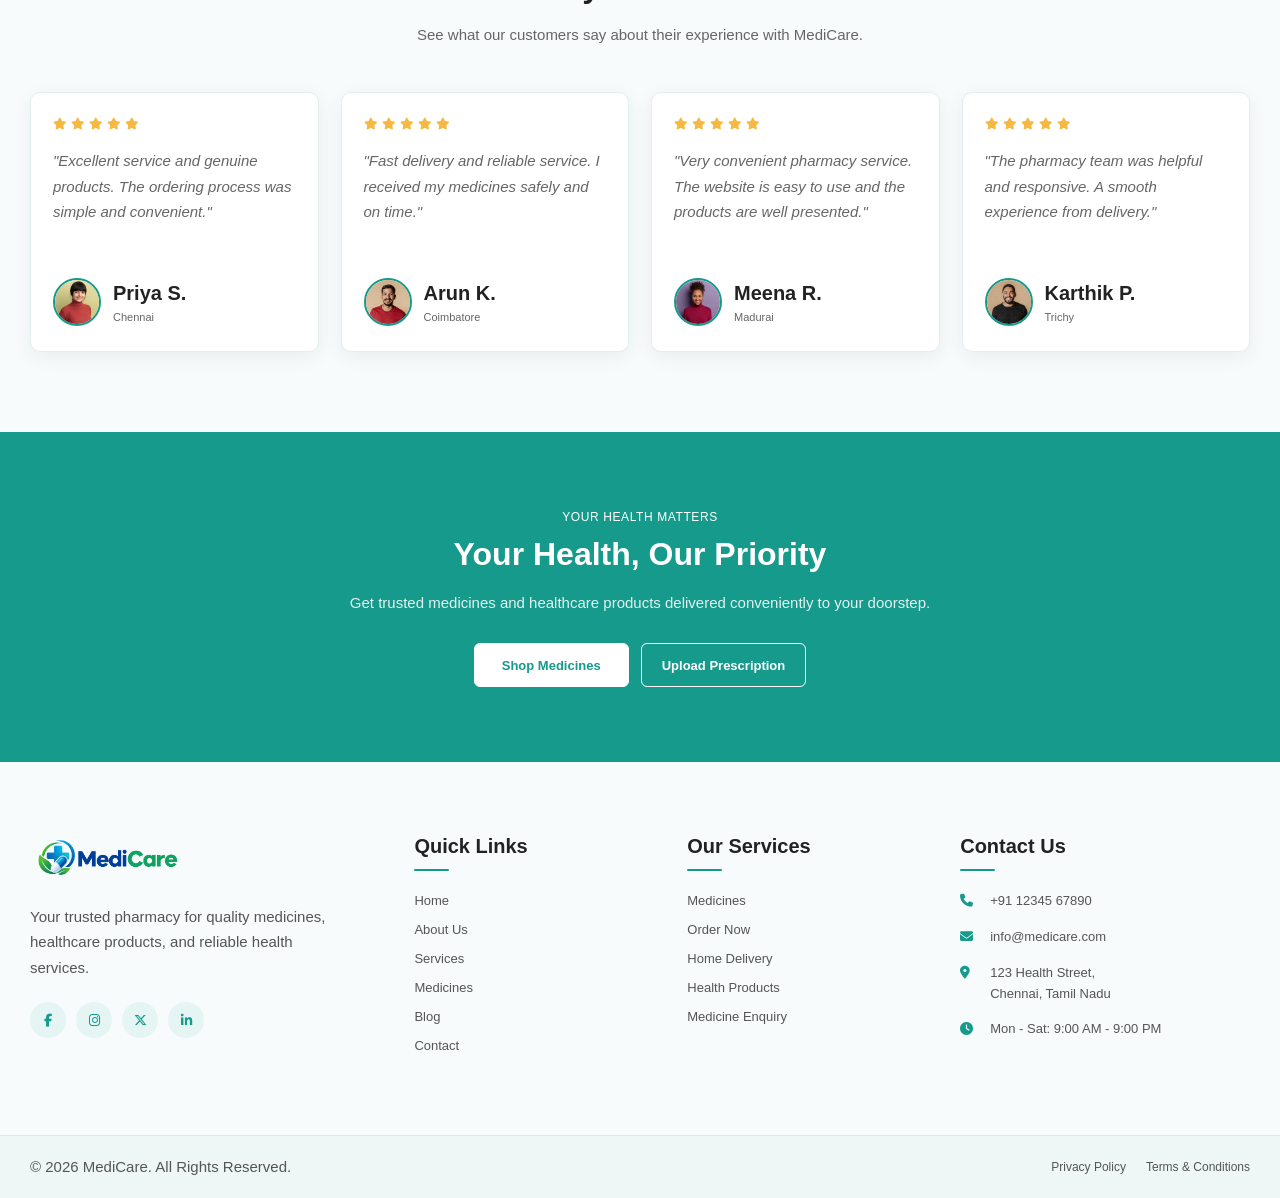
==== commit eedb27b7: "Add files via upload" ====
--- a/index.html
+++ b/index.html
@@ -371,7 +371,7 @@
 
                     <p>
                         Quality-checked and authentic medicines
-                        from trusted brands safe medicines.
+                        from trusted brands store.
                     </p>
 
                 </div>
@@ -1187,7 +1187,7 @@
 
                     <p>
                         Explore practical wellness habits
-                        for a healthier and active lifestyle.
+                        for a healthier and active lifestyle routine.
                     </p>
 
                     <a href="blog.html"
@@ -1269,7 +1269,7 @@
 
                     <p>
                         Simple healthcare tips to help you
-                        make better choices every day.
+                        make better choices every day healthy
                     </p>
 
                     <a href="blog.html"
--- a/css/responsive.css
+++ b/css/responsive.css
@@ -26992,4 +26992,346 @@
     justify-content: center !important;
     align-items: center !important;
     width: 100% !important;
+}
+/* =========================================================
+   IPAD MINI - HOW IT WORKS
+   768px - 820px
+========================================================= */
+
+@media (min-width: 768px) and (max-width: 820px) {
+
+    .how-it-works {
+        padding: 55px 20px !important;
+    }
+
+    .how-it-works .container {
+        width: 100% !important;
+        max-width: 730px !important;
+        margin: 0 auto !important;
+    }
+
+    /* Heading */
+    .how-it-works h2 {
+        font-size: 26px !important;
+        line-height: 1.25 !important;
+        margin-bottom: 10px !important;
+    }
+
+    .how-it-works > .container > p {
+        font-size: 13px !important;
+        line-height: 1.5 !important;
+    }
+
+    /* Steps */
+    .steps-container,
+    .steps-grid,
+    .how-it-works-grid {
+        width: 100% !important;
+        display: grid !important;
+        grid-template-columns: repeat(4, minmax(0, 1fr)) !important;
+        gap: 12px !important;
+        margin-top: 35px !important;
+    }
+
+    /* Individual step */
+    .step-item,
+    .how-it-works-item {
+        min-width: 0 !important;
+        width: 100% !important;
+        text-align: center !important;
+    }
+
+    /* Icon */
+    .step-icon {
+        width: 48px !important;
+        height: 48px !important;
+        margin: 0 auto 12px !important;
+    }
+
+    /* Step number */
+    .step-number {
+        font-size: 10px !important;
+    }
+
+    /* Step title */
+    .step-item h3,
+    .how-it-works-item h3 {
+        font-size: 14px !important;
+        line-height: 1.35 !important;
+        margin-bottom: 7px !important;
+    }
+
+    /* Step description */
+    .step-item p,
+    .how-it-works-item p {
+        font-size: 11px !important;
+        line-height: 1.45 !important;
+    }
+
+}
+/* =========================================================
+   HOME 2 - IPAD MINI 768px - 820px
+   FIX HEADER OVERLAPPING HERO
+========================================================= */
+
+@media (min-width: 768px) and (max-width: 820px) {
+
+    /* Push entire hero below fixed header */
+    .home2-hero {
+        position: relative !important;
+
+        margin-top: 74px !important;
+
+        min-height: auto !important;
+        height: auto !important;
+
+        padding: 25px 0 35px !important;
+
+        overflow: visible !important;
+        box-sizing: border-box !important;
+    }
+
+
+    /* HERO CONTAINER */
+    .home2-hero-container {
+        width: 92% !important;
+        max-width: 720px !important;
+
+        margin: 0 auto !important;
+        padding: 0 !important;
+
+        display: grid !important;
+        grid-template-columns: 1fr 1fr !important;
+
+        gap: 18px !important;
+        align-items: start !important;
+    }
+
+
+    /* LEFT CONTENT */
+    .home2-hero-content {
+        width: 100% !important;
+
+        padding: 5px 0 0 !important;
+        margin: 0 !important;
+
+        box-sizing: border-box !important;
+    }
+
+
+    .home2-hero-subtitle {
+        font-size: 9px !important;
+        line-height: 1.4 !important;
+
+        margin: 0 0 7px !important;
+    }
+
+
+    .home2-hero-content h1 {
+        font-size: 24px !important;
+        line-height: 1.2 !important;
+
+        margin: 0 0 10px !important;
+    }
+
+
+    .home2-hero-content > p {
+        font-size: 10px !important;
+        line-height: 1.5 !important;
+
+        margin: 0 0 14px !important;
+    }
+
+
+    /* BUTTONS */
+    .home2-hero-buttons {
+        display: flex !important;
+
+        gap: 7px !important;
+        margin-bottom: 14px !important;
+    }
+
+
+    .home2-hero-btn {
+        min-width: 0 !important;
+        min-height: 36px !important;
+
+        padding: 7px 10px !important;
+
+        font-size: 9px !important;
+    }
+
+
+    /* TRUST ITEMS */
+    .home2-hero-trust {
+        display: flex !important;
+
+        flex-wrap: nowrap !important;
+        gap: 7px !important;
+    }
+
+
+    .home2-trust-item {
+        font-size: 7px !important;
+        gap: 4px !important;
+
+        white-space: nowrap !important;
+    }
+
+
+    .home2-trust-item i {
+        font-size: 9px !important;
+    }
+
+
+    /* =====================================================
+       IMAGE
+    ===================================================== */
+
+    .home2-hero-image {
+        width: 100% !important;
+        height: 245px !important;
+
+        margin: 20px 0 0 !important;
+
+        border-radius: 12px !important;
+        overflow: hidden !important;
+
+        box-sizing: border-box !important;
+    }
+
+
+    .home2-hero-image img {
+        width: 100% !important;
+        height: 100% !important;
+
+        display: block !important;
+
+        object-fit: cover !important;
+
+        border-radius: 12px !important;
+    }
+
+}
+/* =========================================================
+   HOME 2 HERO - IPAD PRO
+   821px TO 1100px
+========================================================= */
+
+@media (min-width: 821px) and (max-width: 1100px) {
+
+    /* HERO */
+    .home2-hero {
+        position: relative !important;
+        margin-top: 74px !important;
+
+        min-height: auto !important;
+        height: auto !important;
+
+        padding: 35px 0 40px !important;
+
+        overflow: visible !important;
+        box-sizing: border-box !important;
+    }
+
+    /* HERO CONTAINER */
+    .home2-hero-container {
+        width: 90% !important;
+        max-width: 900px !important;
+
+        margin: 0 auto !important;
+        padding: 0 !important;
+
+        display: grid !important;
+        grid-template-columns: 1fr 1fr !important;
+
+        gap: 28px !important;
+        align-items: start !important;
+    }
+
+    /* LEFT CONTENT */
+    .home2-hero-content {
+        width: 100% !important;
+        padding: 8px 0 0 !important;
+        margin: 0 !important;
+        box-sizing: border-box !important;
+    }
+
+    .home2-hero-subtitle {
+        font-size: 11px !important;
+        line-height: 1.4 !important;
+        margin: 0 0 10px !important;
+    }
+
+    .home2-hero-content h1 {
+        font-size: 30px !important;
+        line-height: 1.2 !important;
+        margin: 0 0 14px !important;
+    }
+
+    .home2-hero-content > p {
+        font-size: 12px !important;
+        line-height: 1.55 !important;
+        margin: 0 0 18px !important;
+    }
+
+    /* BUTTONS */
+    .home2-hero-buttons {
+        display: flex !important;
+        gap: 10px !important;
+        margin-bottom: 18px !important;
+    }
+
+    .home2-hero-btn {
+        min-width: 0 !important;
+        min-height: 40px !important;
+
+        padding: 9px 14px !important;
+        font-size: 10px !important;
+    }
+
+    /* TRUST ITEMS */
+    .home2-hero-trust {
+        display: flex !important;
+        flex-wrap: nowrap !important;
+        gap: 10px !important;
+    }
+
+    .home2-trust-item {
+        font-size: 8px !important;
+        gap: 5px !important;
+        white-space: nowrap !important;
+    }
+
+    .home2-trust-item i {
+        font-size: 10px !important;
+    }
+
+
+    /* =====================================================
+       HERO IMAGE - SEPARATE BOX
+    ===================================================== */
+
+    .home2-hero-image {
+        width: 100% !important;
+        height: 330px !important;
+
+        margin: 20px 0 0 !important;
+
+        border-radius: 14px !important;
+        overflow: hidden !important;
+
+        box-sizing: border-box !important;
+    }
+
+    .home2-hero-image img {
+        width: 100% !important;
+        height: 100% !important;
+
+        display: block !important;
+        object-fit: cover !important;
+
+        border-radius: 14px !important;
+    }
+
 }
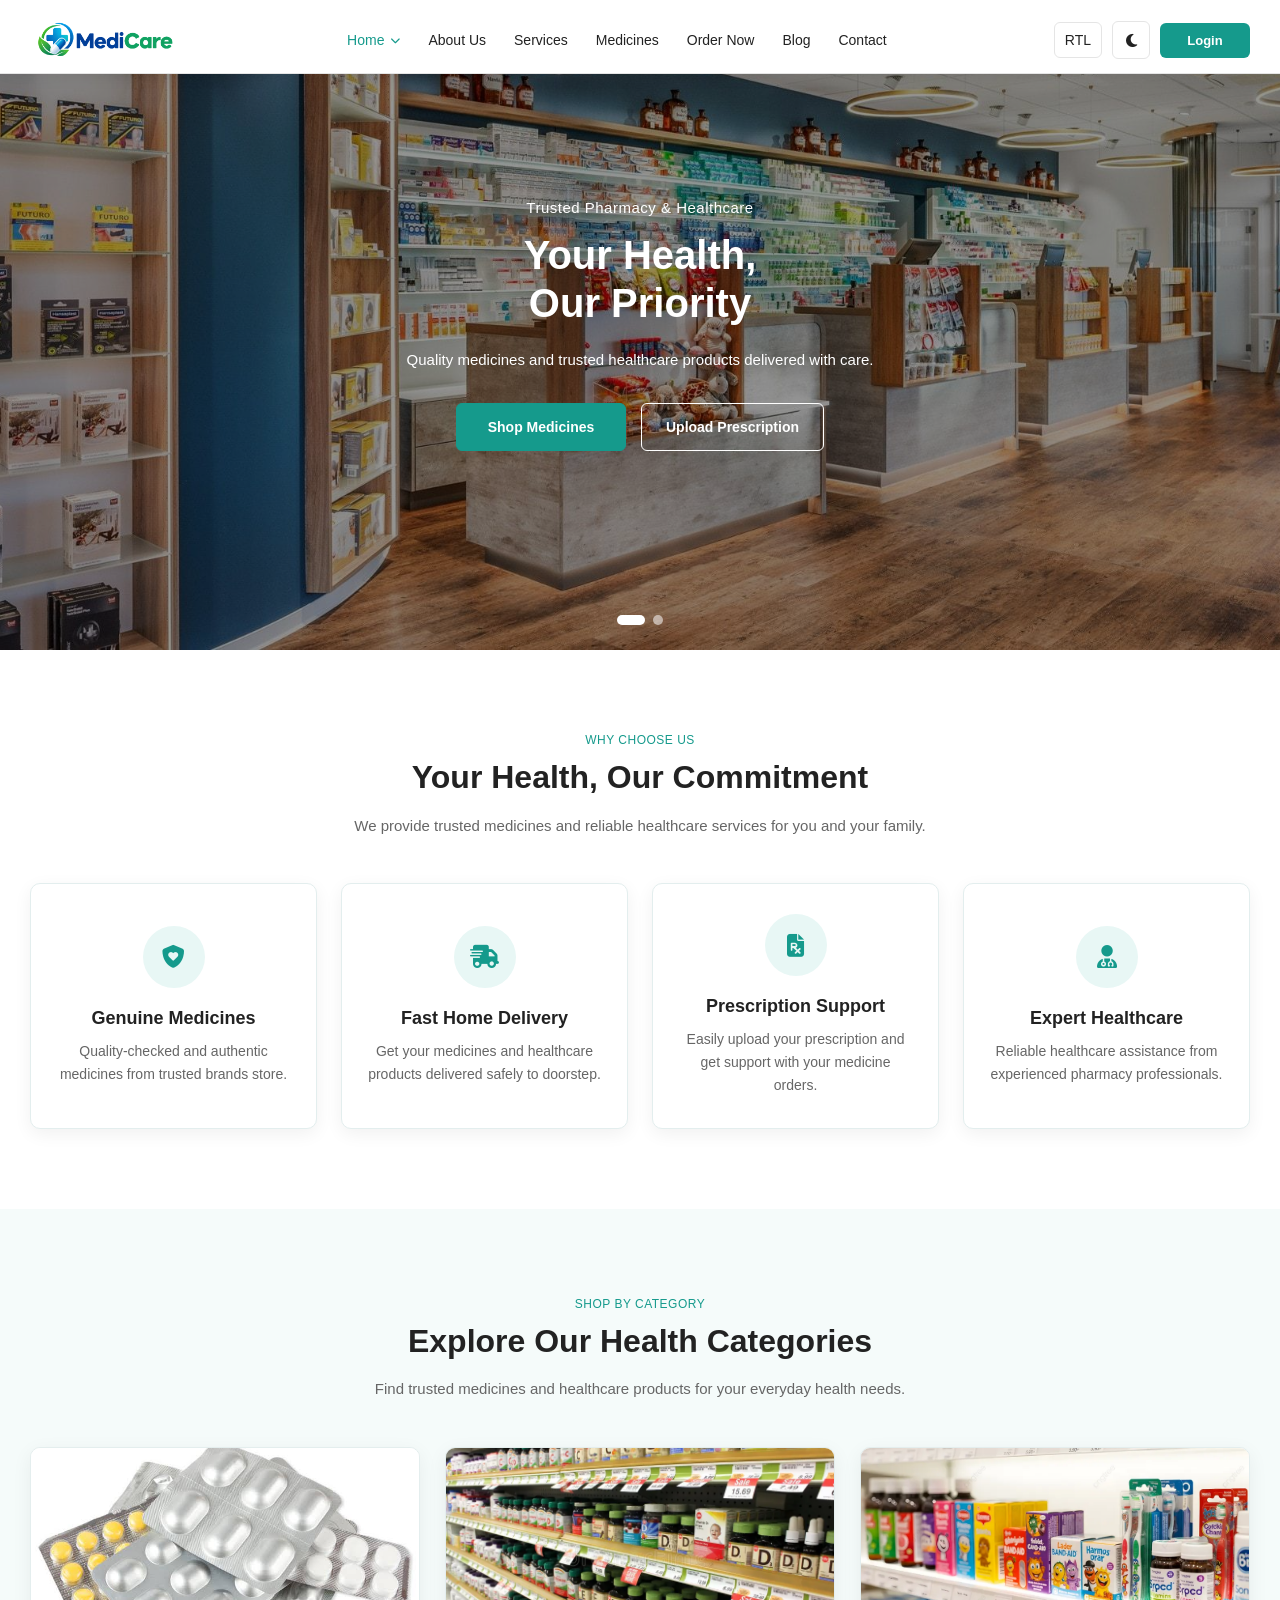
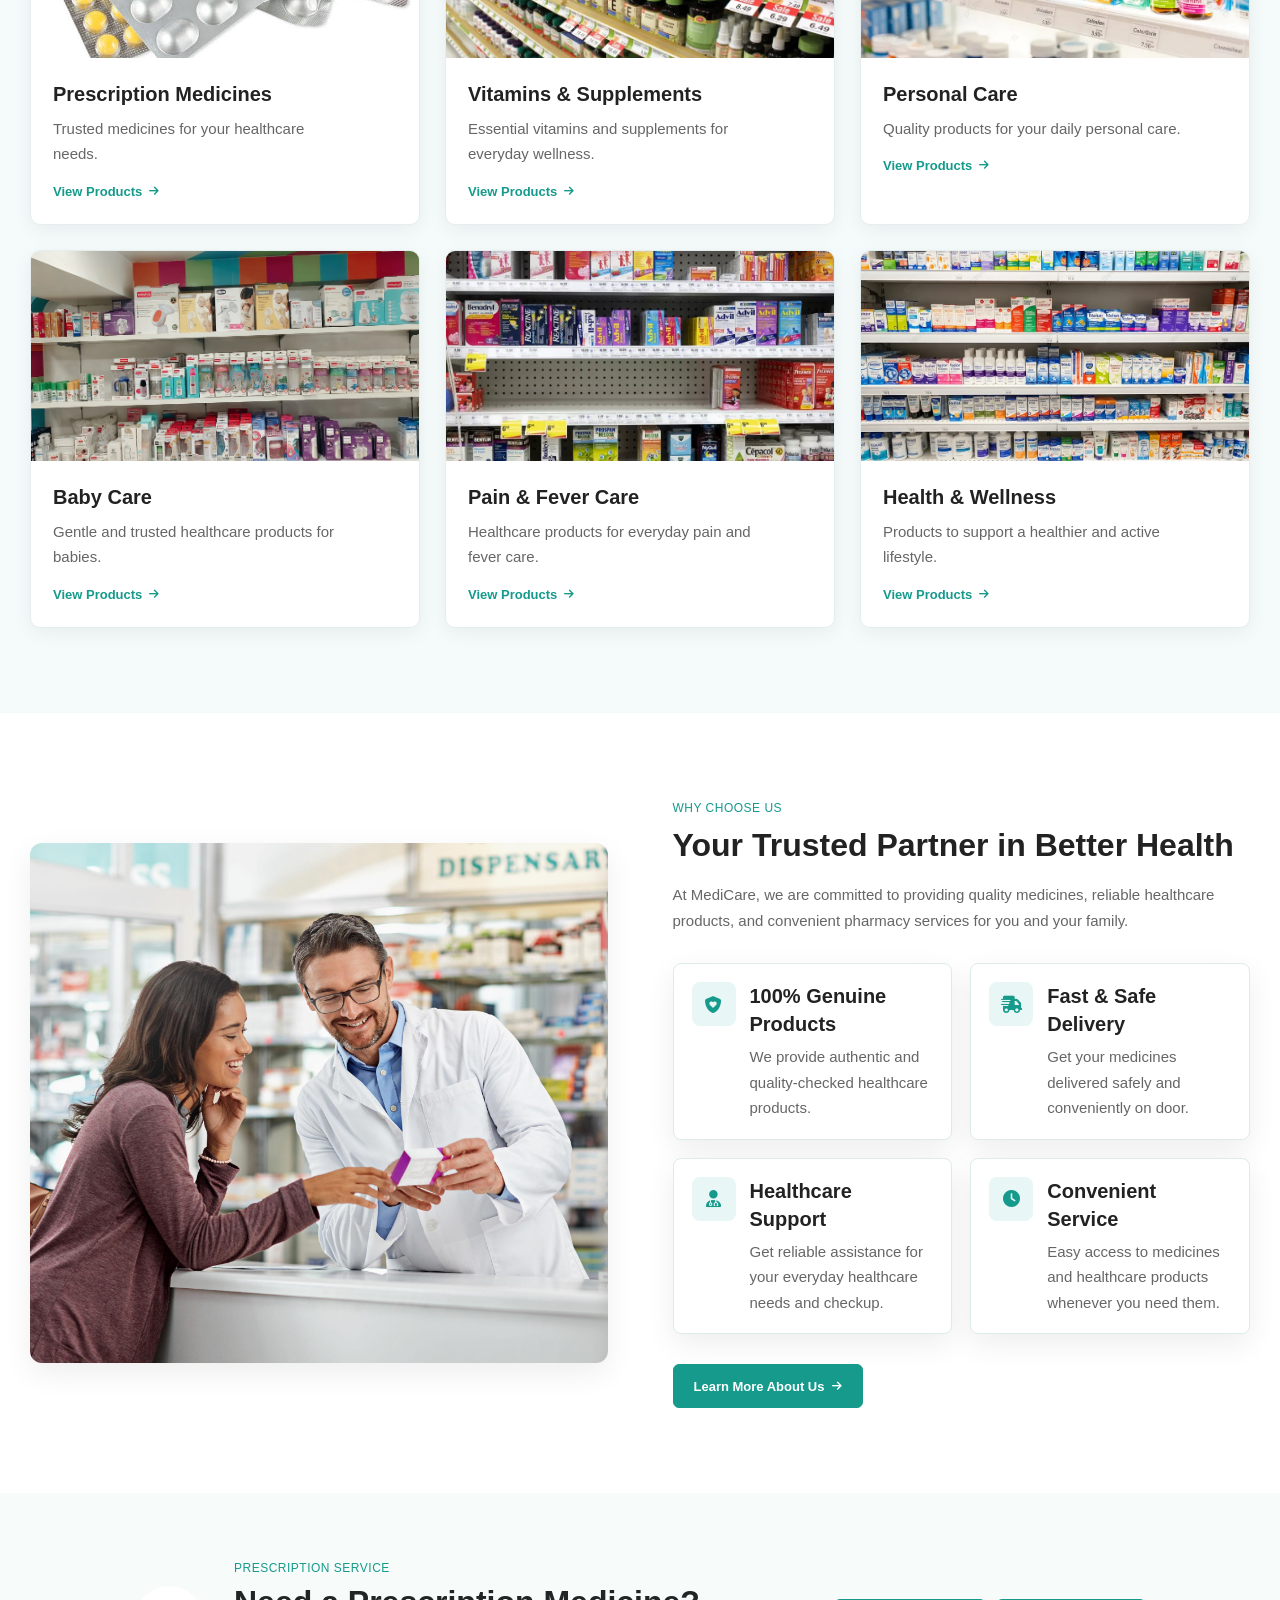
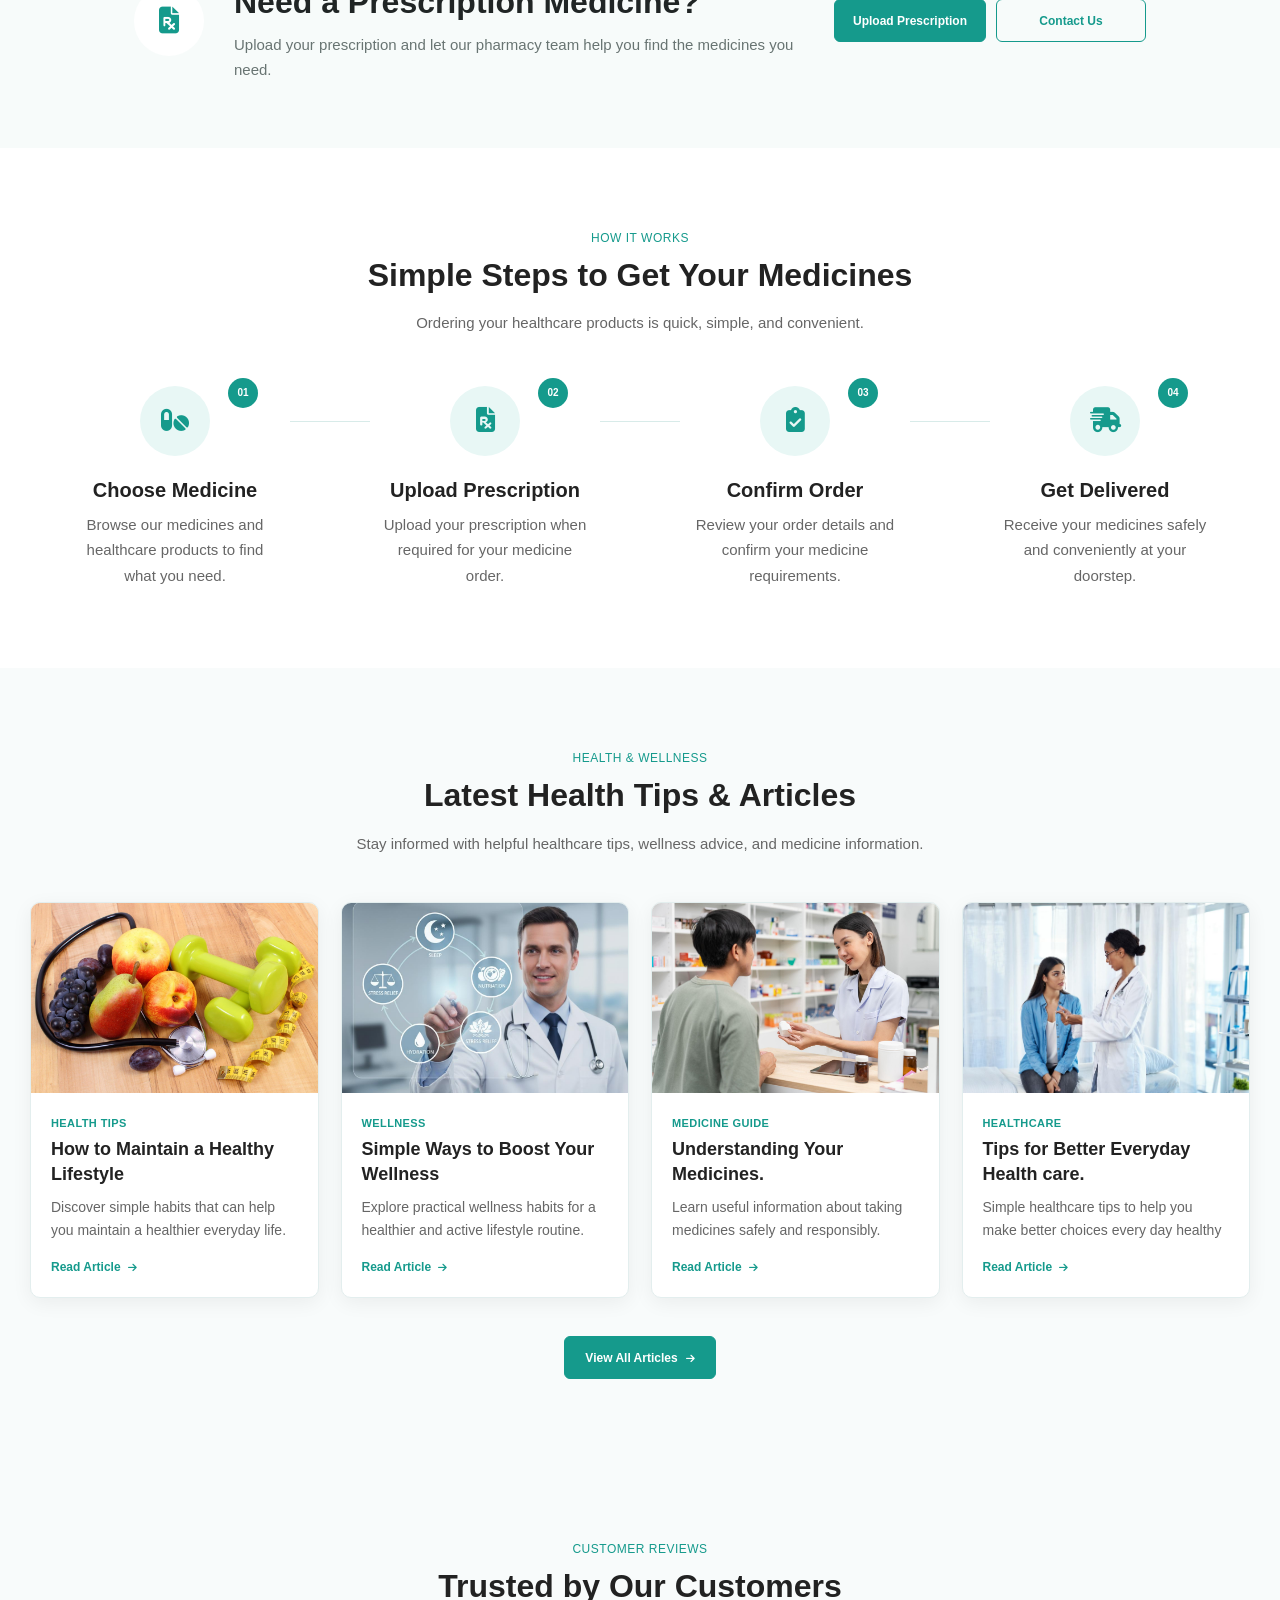
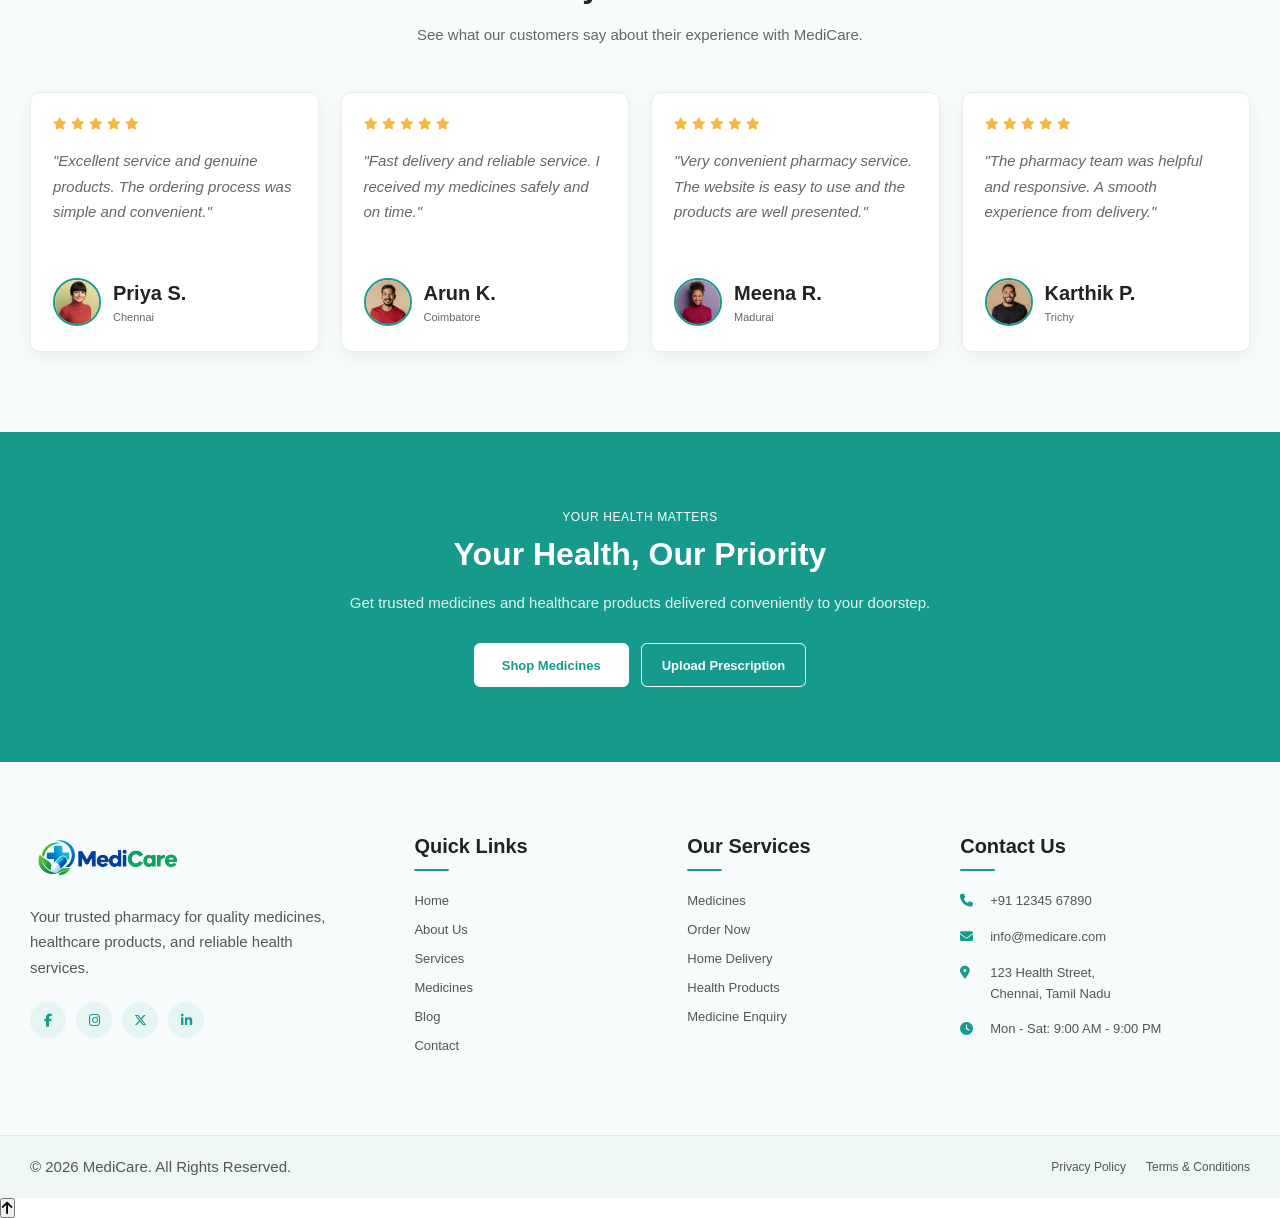
==== commit b802d80f: "Add files via upload" ====
--- a/index.html
+++ b/index.html
@@ -1812,7 +1812,10 @@
 
 
  <!-- JS -->
-
+<!-- Scroll To Top -->
+<button id="scrollTopBtn" class="scroll-top-btn" aria-label="Scroll to top">
+    <i class="fas fa-arrow-up"></i>
+</button>
   <script src="js/script.js"></script>
 
 </body>
--- a/css/responsive.css
+++ b/css/responsive.css
@@ -27334,4 +27334,177 @@
         border-radius: 14px !important;
     }
 
+}
+
+/* =========================================================
+   MOBILE - HEADER LOGO SIZE
+========================================================= */
+
+@media (max-width: 767px) {
+
+    .header-logo img {
+        width: 125px !important;
+        height: auto !important;
+        max-width: none !important;
+    }
+
+}
+/* =========================================================
+   HOME 2 HERO - MOBILE TOP SPACE
+========================================================= */
+
+@media (max-width: 767px) {
+
+    .home2-hero {
+        margin-top: 74px !important;
+        padding-top: 25px !important;
+        box-sizing: border-box !important;
+        overflow: visible !important;
+    }
+
+    .home2-hero-container {
+        padding-top: 0 !important;
+    }
+
+}
+/* =========================================================
+   CONTACT PAGE - MOBILE HERO TOP SPACE
+========================================================= */
+
+@media (max-width: 767px) {
+
+    .contact-hero {
+        margin-top: 74px !important;
+        padding-top: 25px !important;
+        box-sizing: border-box !important;
+        overflow: visible !important;
+    }
+
+}
+/* =========================================================
+   REGISTER MOBILE - AUTH BUTTONS ABOVE CARD
+   SAME SPACING AS LOGIN
+========================================================= */
+
+@media (max-width: 480px) {
+
+    /* Register outer area */
+    .register-section {
+        position: relative !important;
+
+        width: 100% !important;
+
+        padding: 20px 14px 30px !important;
+
+        box-sizing: border-box !important;
+    }
+
+
+    /* Register card */
+    .register-card {
+        position: relative !important;
+
+        width: 100% !important;
+
+        margin: 42px auto 0 !important;
+
+        box-sizing: border-box !important;
+    }
+
+
+    /* Auth buttons */
+    .auth-controls {
+        position: absolute !important;
+
+        top: 8px !important;
+        right: 14px !important;
+        left: auto !important;
+
+        display: flex !important;
+        align-items: center !important;
+
+        gap: 7px !important;
+
+        z-index: 100 !important;
+
+        direction: ltr !important;
+    }
+
+
+    /* Equal button size */
+    .auth-controls .theme-toggle,
+    .auth-controls .rtl-toggle {
+
+        width: 34px !important;
+        height: 34px !important;
+
+        min-width: 34px !important;
+        min-height: 34px !important;
+
+        max-width: 34px !important;
+        max-height: 34px !important;
+
+        padding: 0 !important;
+        margin: 0 !important;
+
+        display: flex !important;
+        align-items: center !important;
+        justify-content: center !important;
+
+        flex: 0 0 34px !important;
+
+        box-sizing: border-box !important;
+
+        border-radius: 50% !important;
+    }
+
+
+    /* Center icons */
+    .auth-controls .theme-toggle i,
+    .auth-controls .rtl-toggle i {
+        position: static !important;
+
+        width: auto !important;
+        height: auto !important;
+
+        margin: 0 !important;
+        padding: 0 !important;
+
+        transform: none !important;
+
+        display: inline-flex !important;
+        align-items: center !important;
+        justify-content: center !important;
+
+        font-size: 13px !important;
+        line-height: 1 !important;
+    }
+}
+
+
+/* =========================================================
+   REGISTER - 360px
+========================================================= */
+
+@media (max-width: 360px) {
+
+    .register-section {
+        padding-left: 12px !important;
+        padding-right: 12px !important;
+    }
+
+    .register-card {
+        margin-top: 40px !important;
+    }
+
+    .auth-controls {
+        top: 7px !important;
+        right: 12px !important;
+        gap: 6px !important;
+    }
+
+    html[dir="rtl"] .auth-controls {
+        right: auto !important;
+        left: 12px !important;
+    }
 }
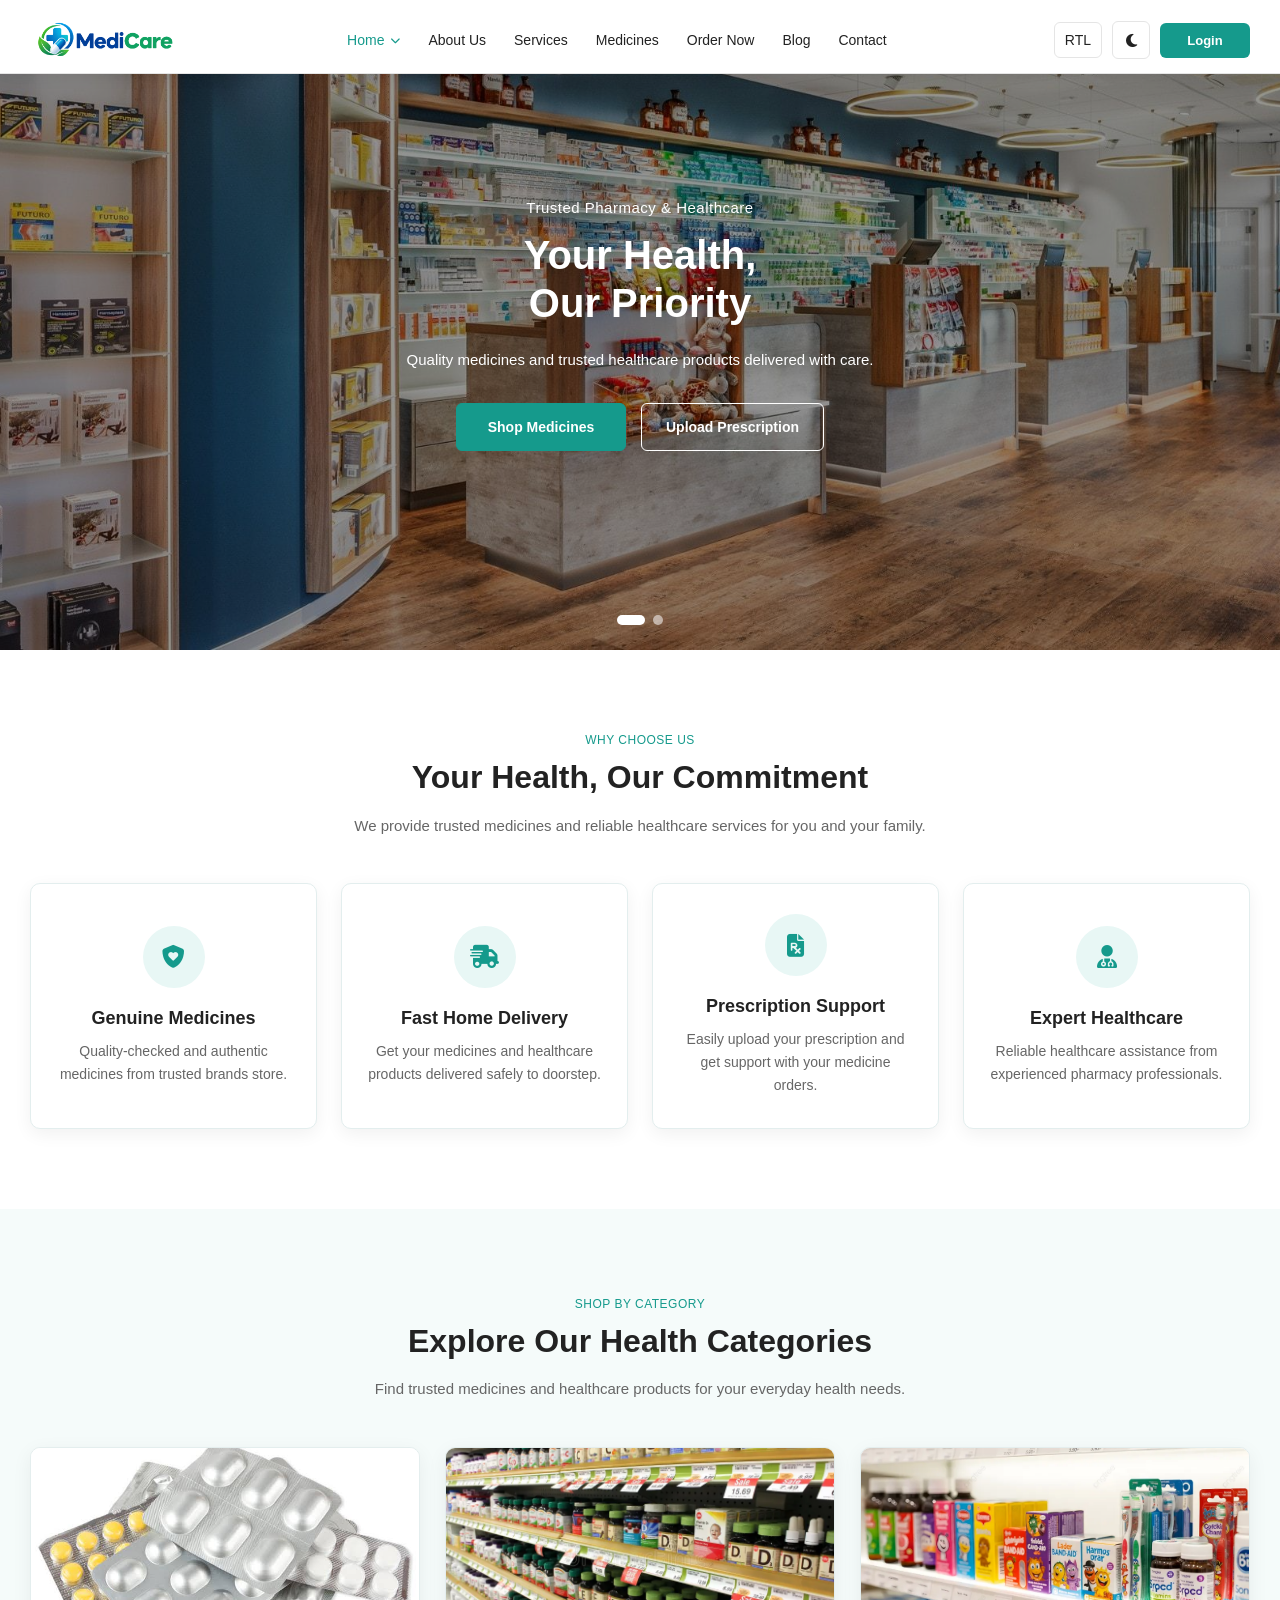
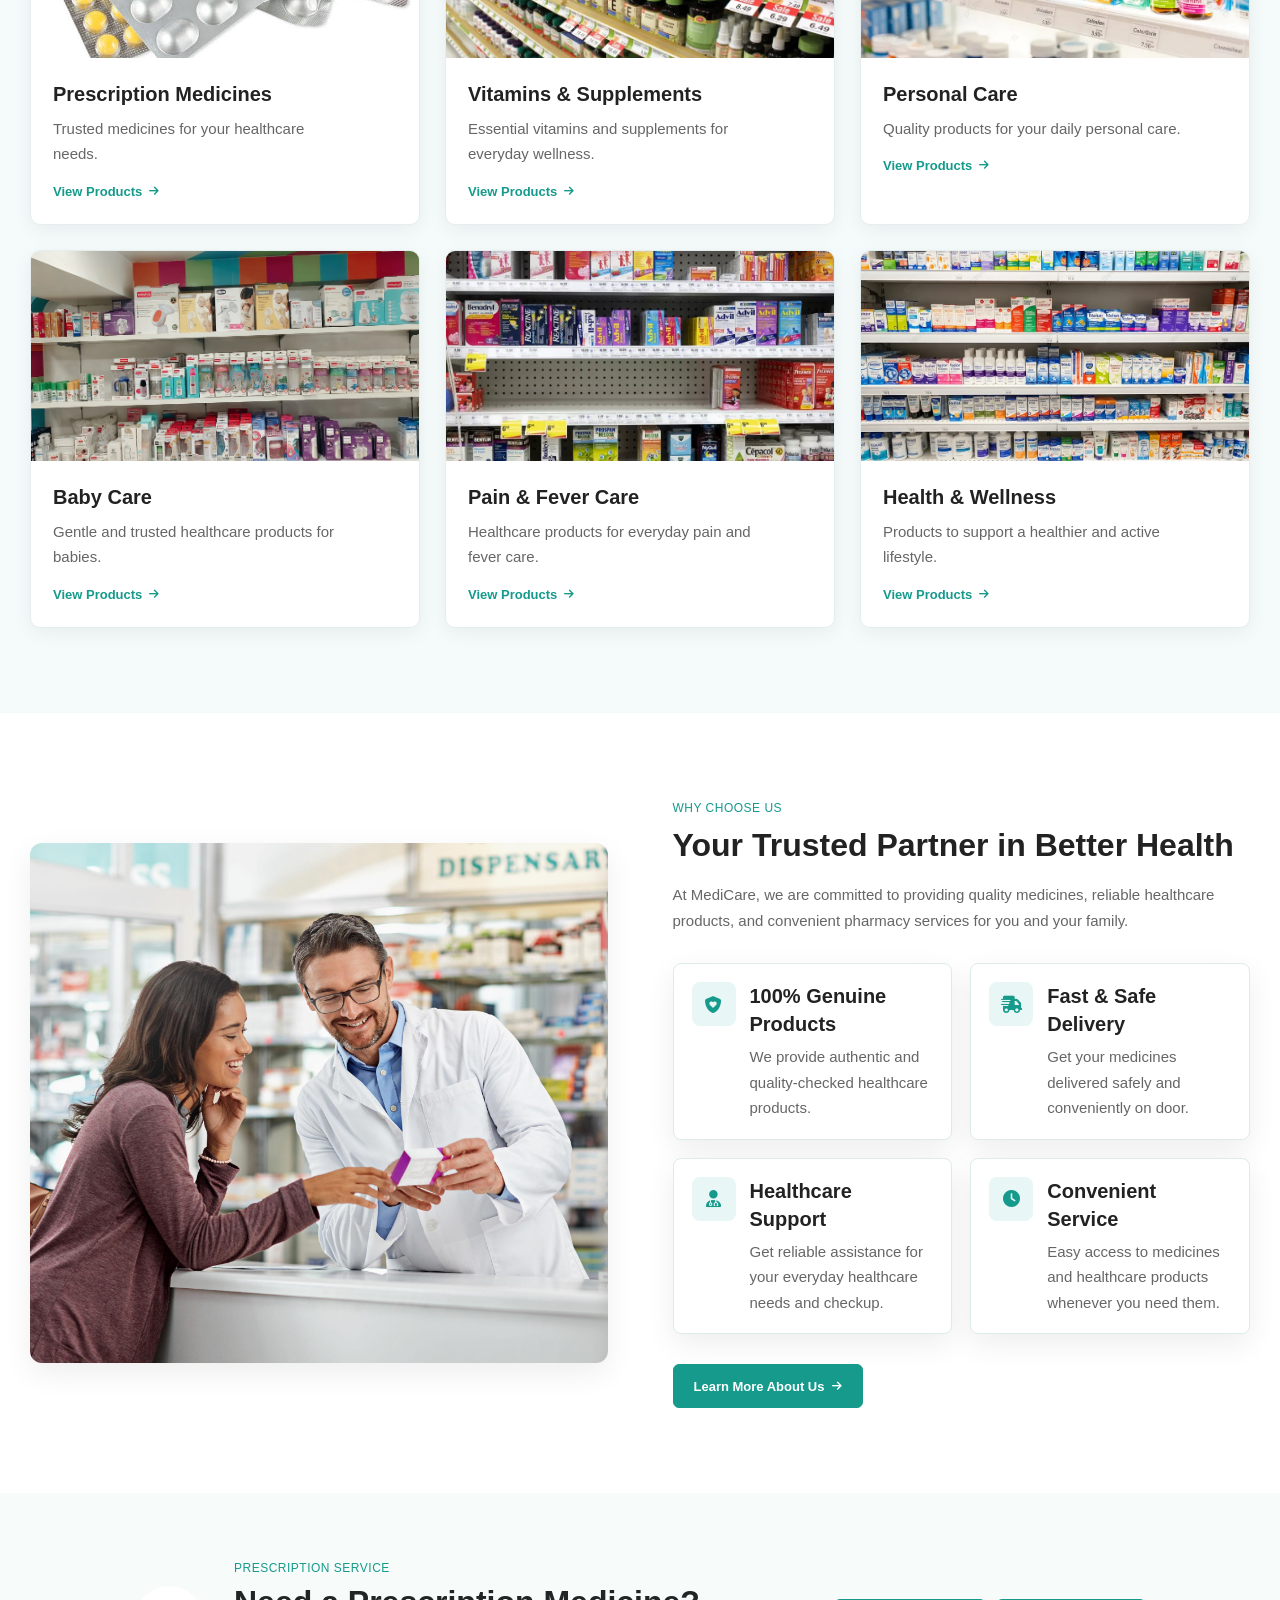
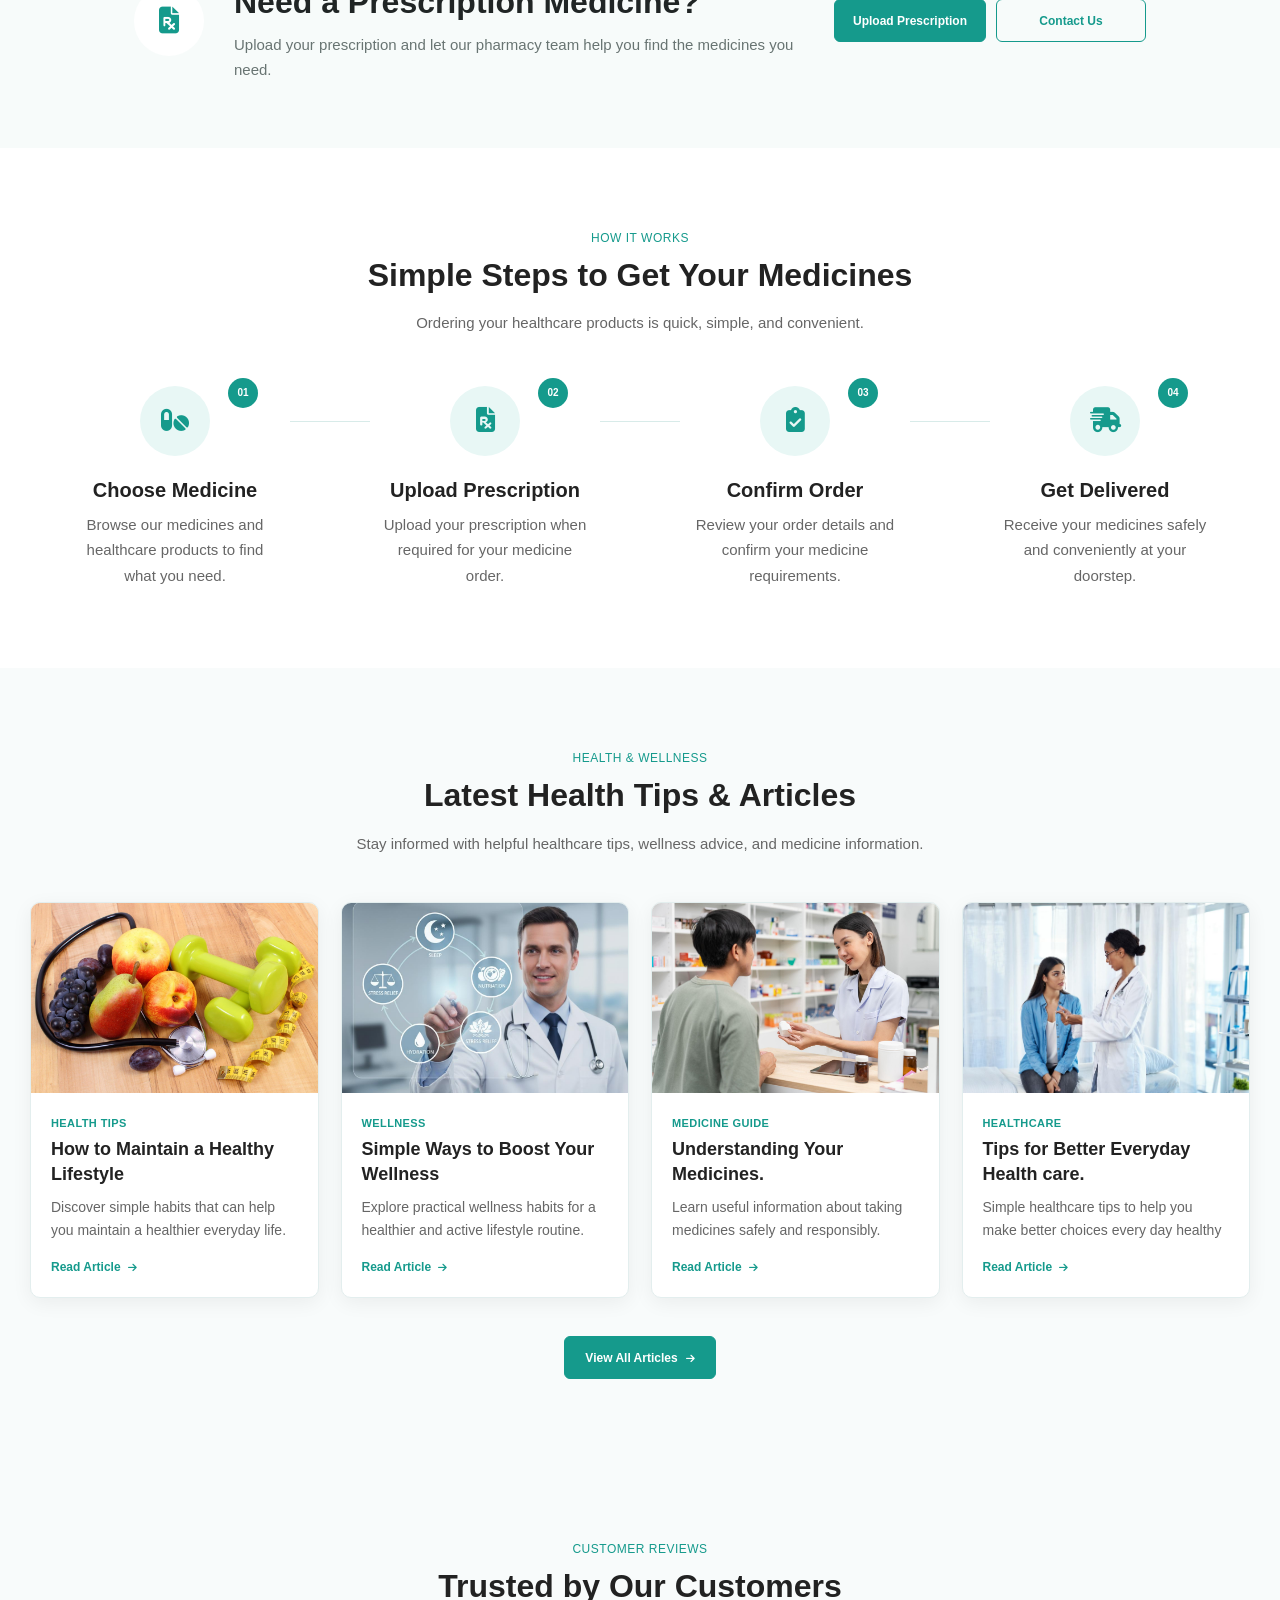
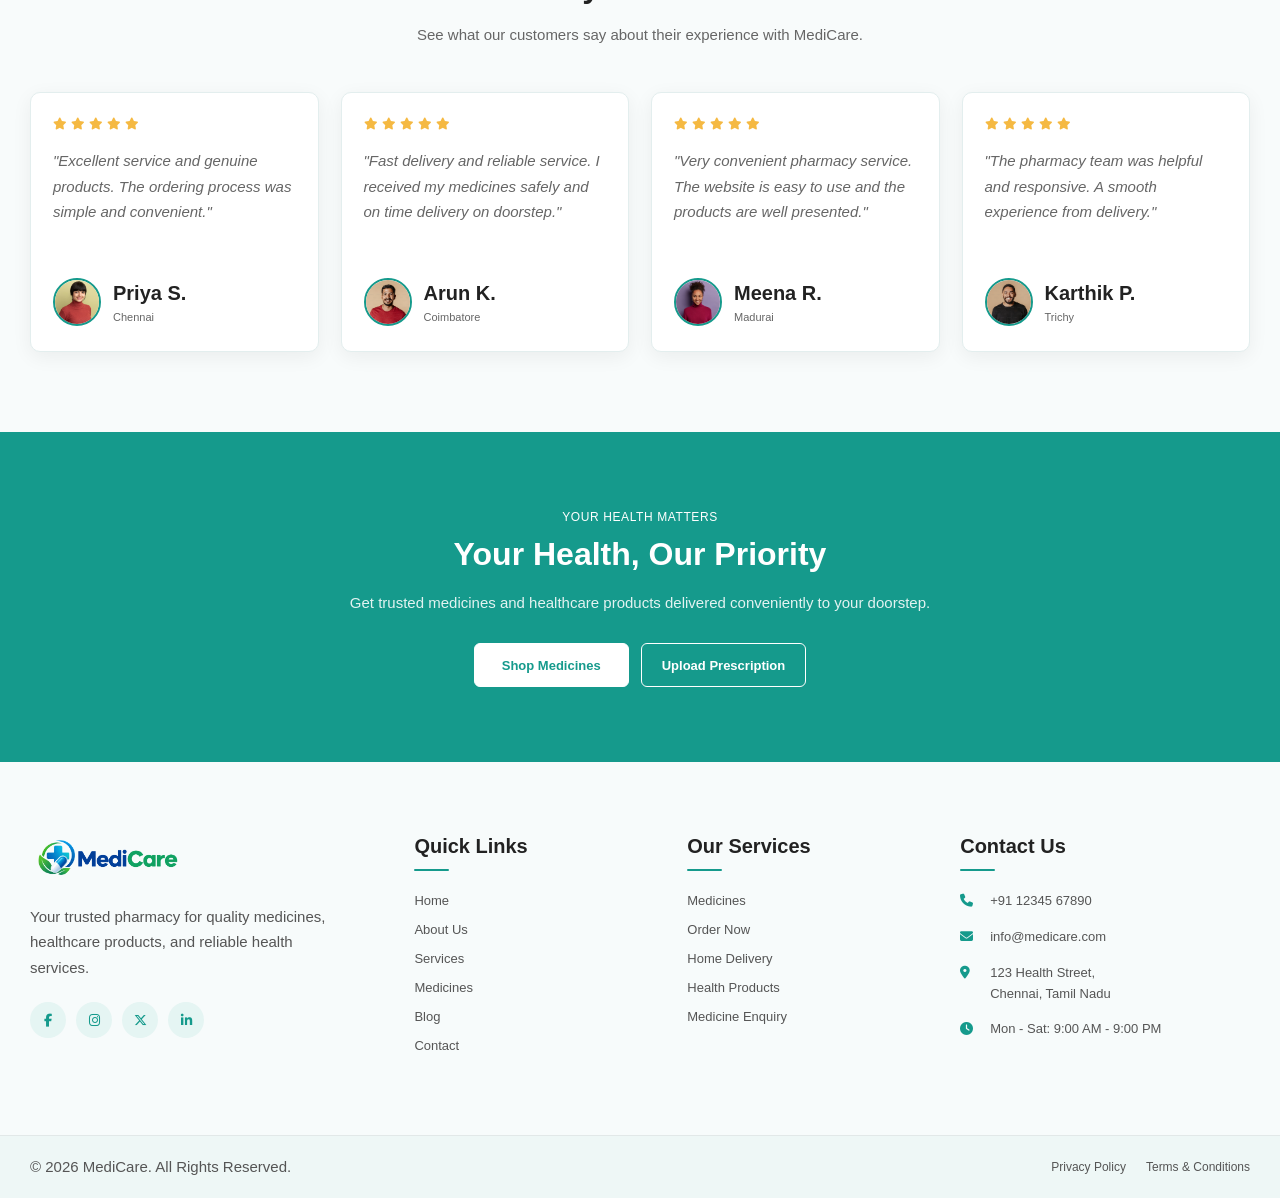
==== commit 6edabf9d: "Add files via upload" ====
--- a/index.html
+++ b/index.html
@@ -1403,7 +1403,7 @@
                 <p class="testimonial-text">
                     "Fast delivery and reliable service.
                     I received my medicines safely and
-                    on time."
+                    on time delivery on doorstep."
                 </p>
 
                 <div class="testimonial-user">
--- a/css/style.css
+++ b/css/style.css
@@ -25594,4 +25594,138 @@
     object-fit: contain;
     display: block;
     margin: 0 auto;
+}
+
+/* =========================================================
+   SCROLL TO TOP BUTTON
+========================================================= */
+
+.scroll-top-btn {
+    position: fixed;
+
+    right: 25px;
+    bottom: 25px;
+
+    width: 46px;
+    height: 46px;
+
+    display: flex;
+    align-items: center;
+    justify-content: center;
+
+    border: none;
+    border-radius: 50%;
+
+    background: var(--primary-color);
+    color: #ffffff;
+
+    font-size: 16px;
+
+    cursor: pointer;
+
+    opacity: 0;
+    visibility: hidden;
+
+    transform: translateY(15px);
+
+    transition:
+        opacity 0.3s ease,
+        visibility 0.3s ease,
+        transform 0.3s ease,
+        background-color 0.3s ease;
+
+    z-index: 9999;
+}
+
+.scroll-top-btn.show {
+    opacity: 1;
+    visibility: visible;
+    transform: translateY(0);
+}
+
+.scroll-top-btn:hover {
+    transform: translateY(-3px);
+}
+
+
+/* =========================================================
+   RTL
+========================================================= */
+
+html[dir="rtl"] .scroll-top-btn {
+    right: auto;
+    left: 25px;
+}
+
+
+/* =========================================================
+   DARK MODE
+========================================================= */
+
+body.dark-mode .scroll-top-btn {
+    color: #ffffff;
+}
+
+
+/* =========================================================
+   MOBILE
+========================================================= */
+
+@media (max-width: 767px) {
+
+    .scroll-top-btn {
+        width: 40px;
+        height: 40px;
+
+        right: 15px;
+        bottom: 15px;
+
+        font-size: 14px;
+    }
+
+    html[dir="rtl"] .scroll-top-btn {
+        right: auto;
+        left: 15px;
+    }
+
+}
+/* =========================================================
+   LOGIN + REGISTER - INCREASE LOGO SIZE
+========================================================= */
+
+.login-logo-image,
+.register-logo-image {
+    width: 190px !important;
+    height: auto !important;
+    max-width: none !important;
+    display: block !important;
+    margin: 0 auto !important;
+}
+
+
+/* =========================================================
+   LOGO SPACE BEFORE HEADING
+========================================================= */
+
+.login-logo,
+.register-logo {
+    margin-bottom: 28px !important;
+}
+
+
+/* =========================================================
+   MOBILE
+========================================================= */
+
+@media (max-width: 767px) {
+
+    .login-logo-image,
+    .register-logo-image {
+        width: 165px !important;
+    }
+
+    .login-logo,
+    .register-logo {
+        margin-bottom: 24px !important;
+    }
 }
